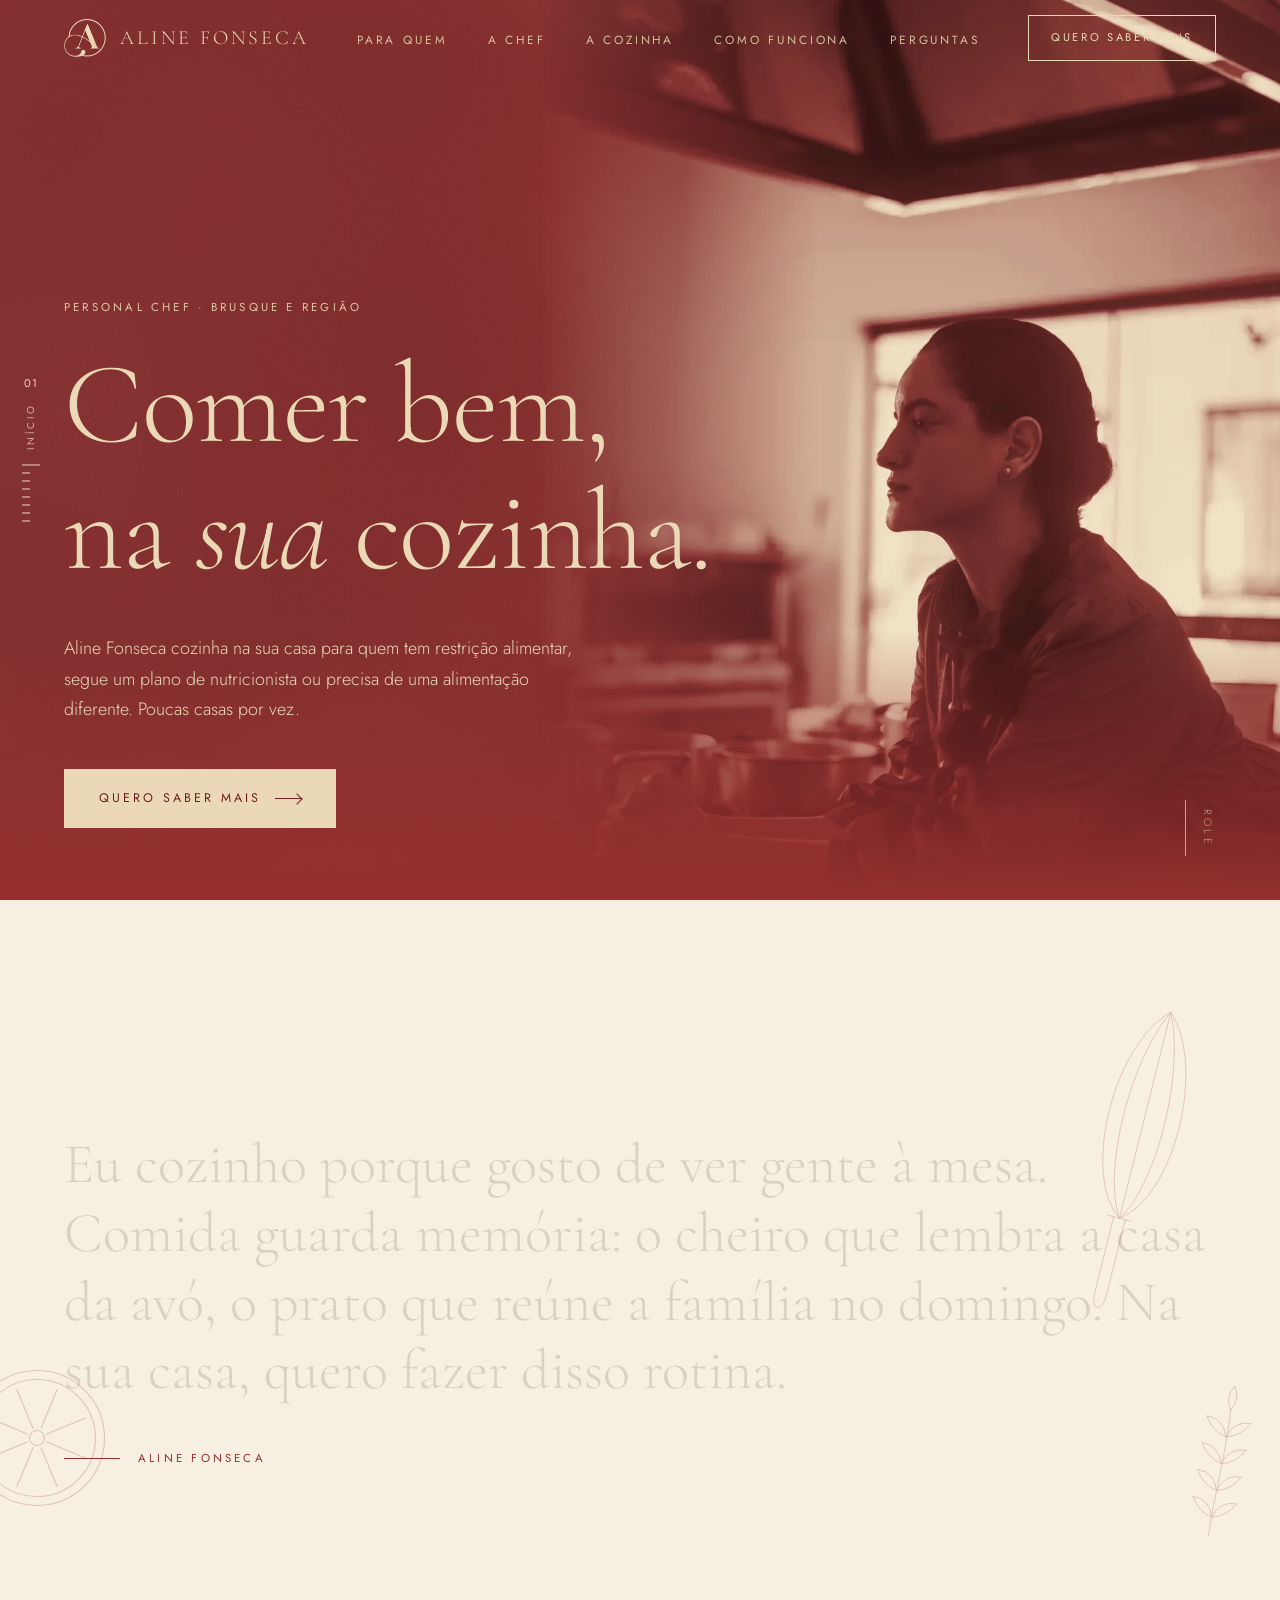
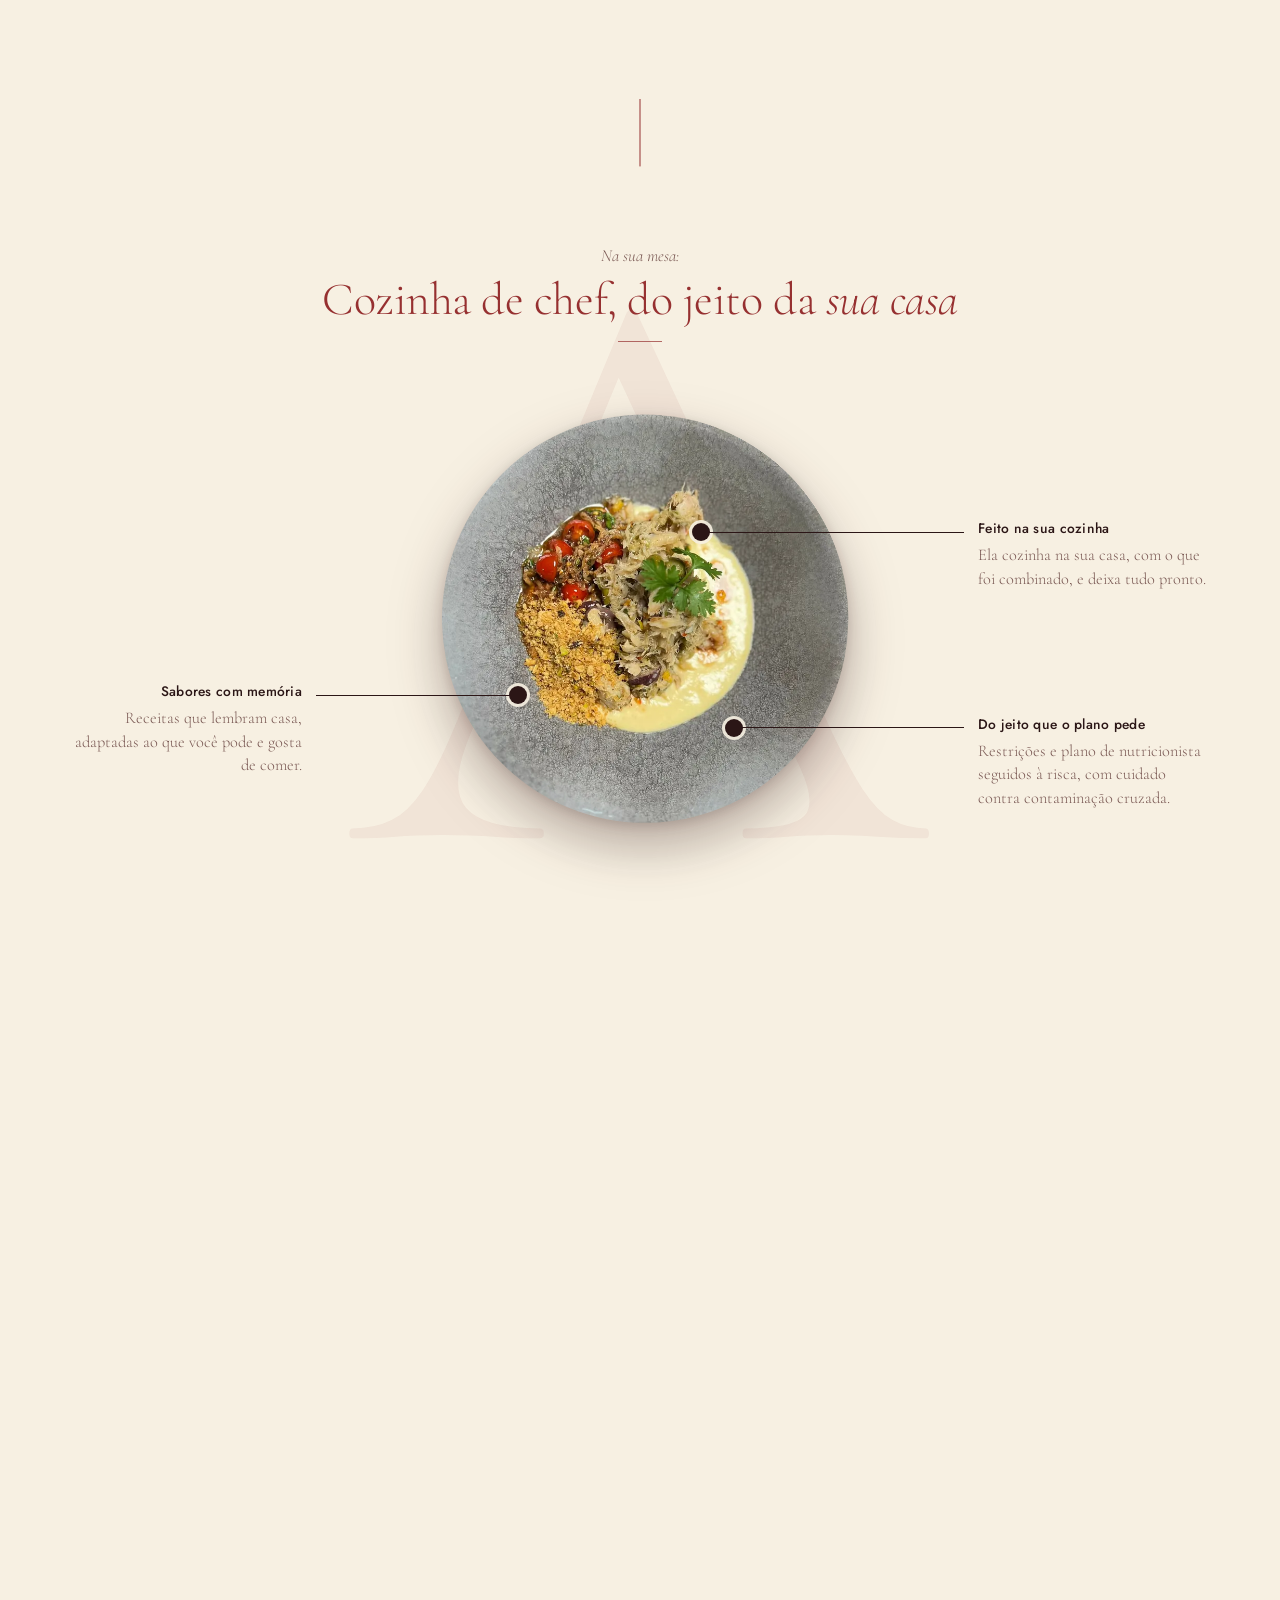
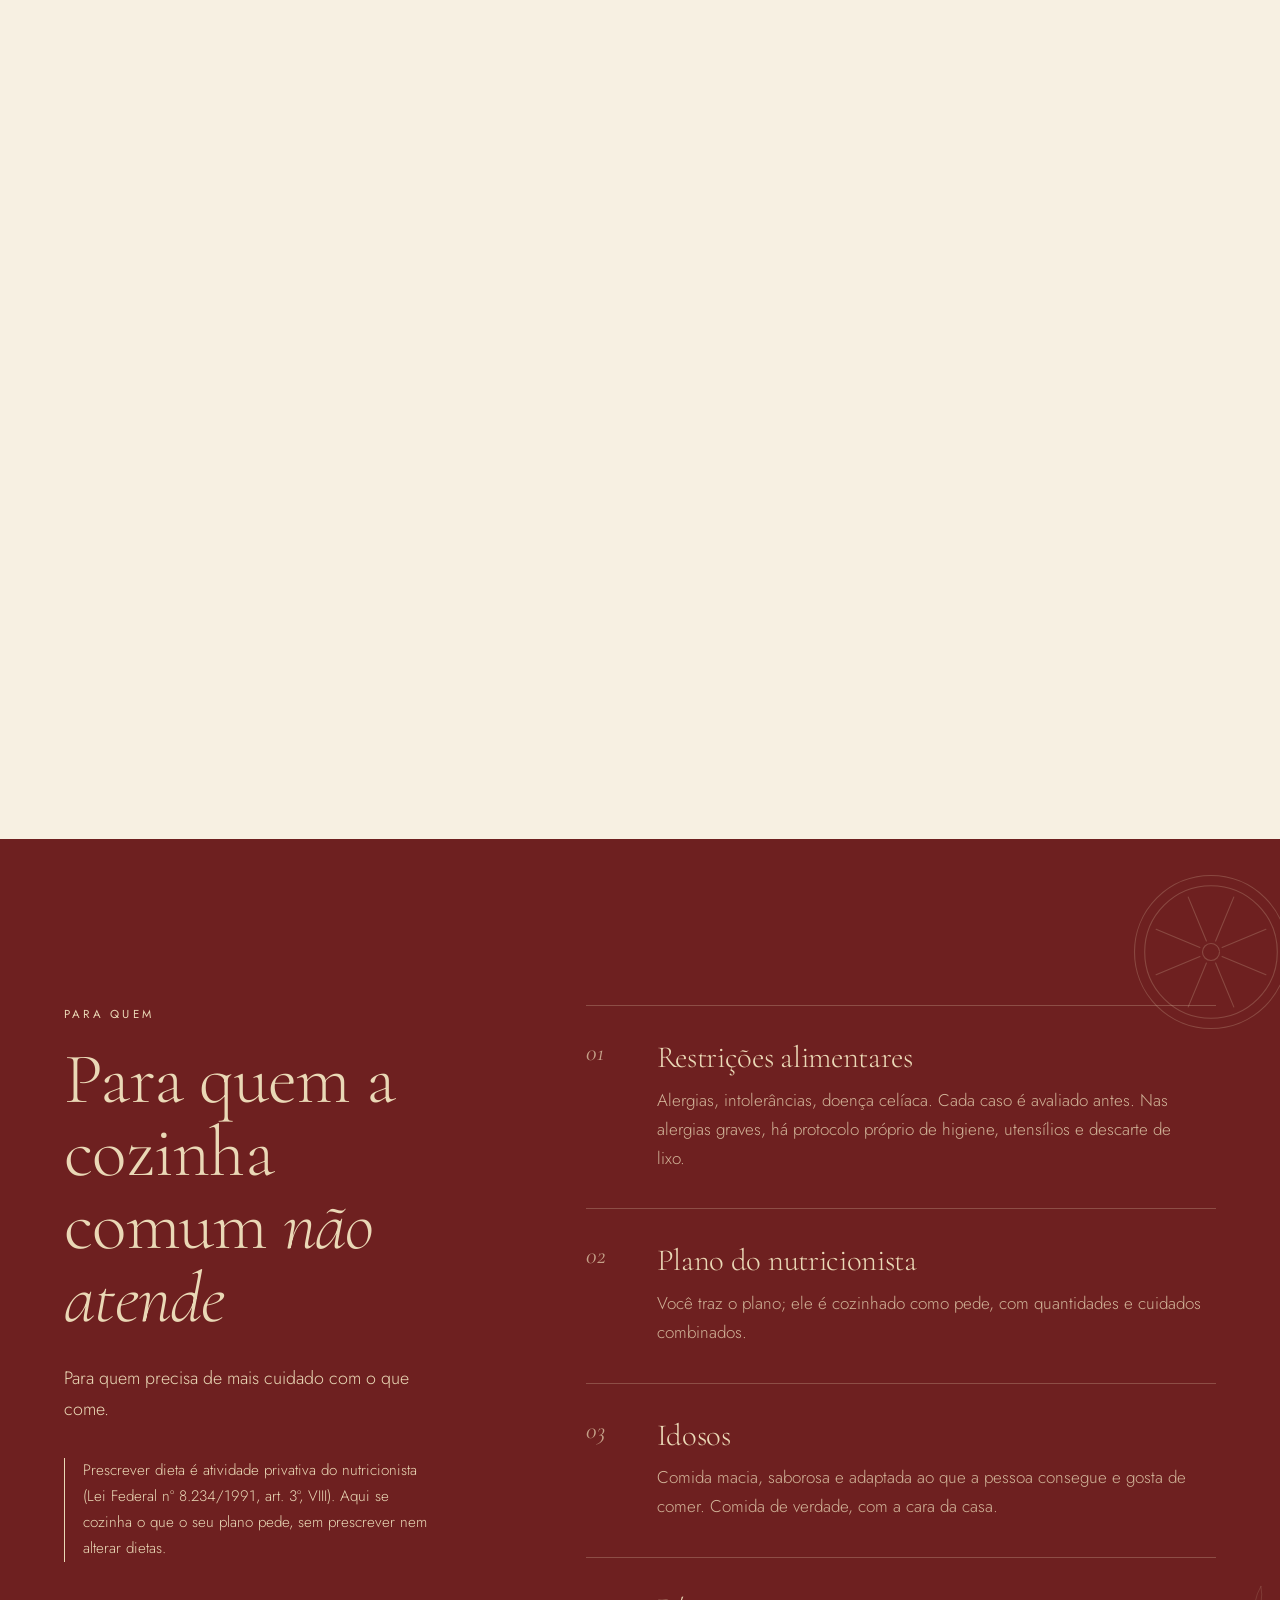
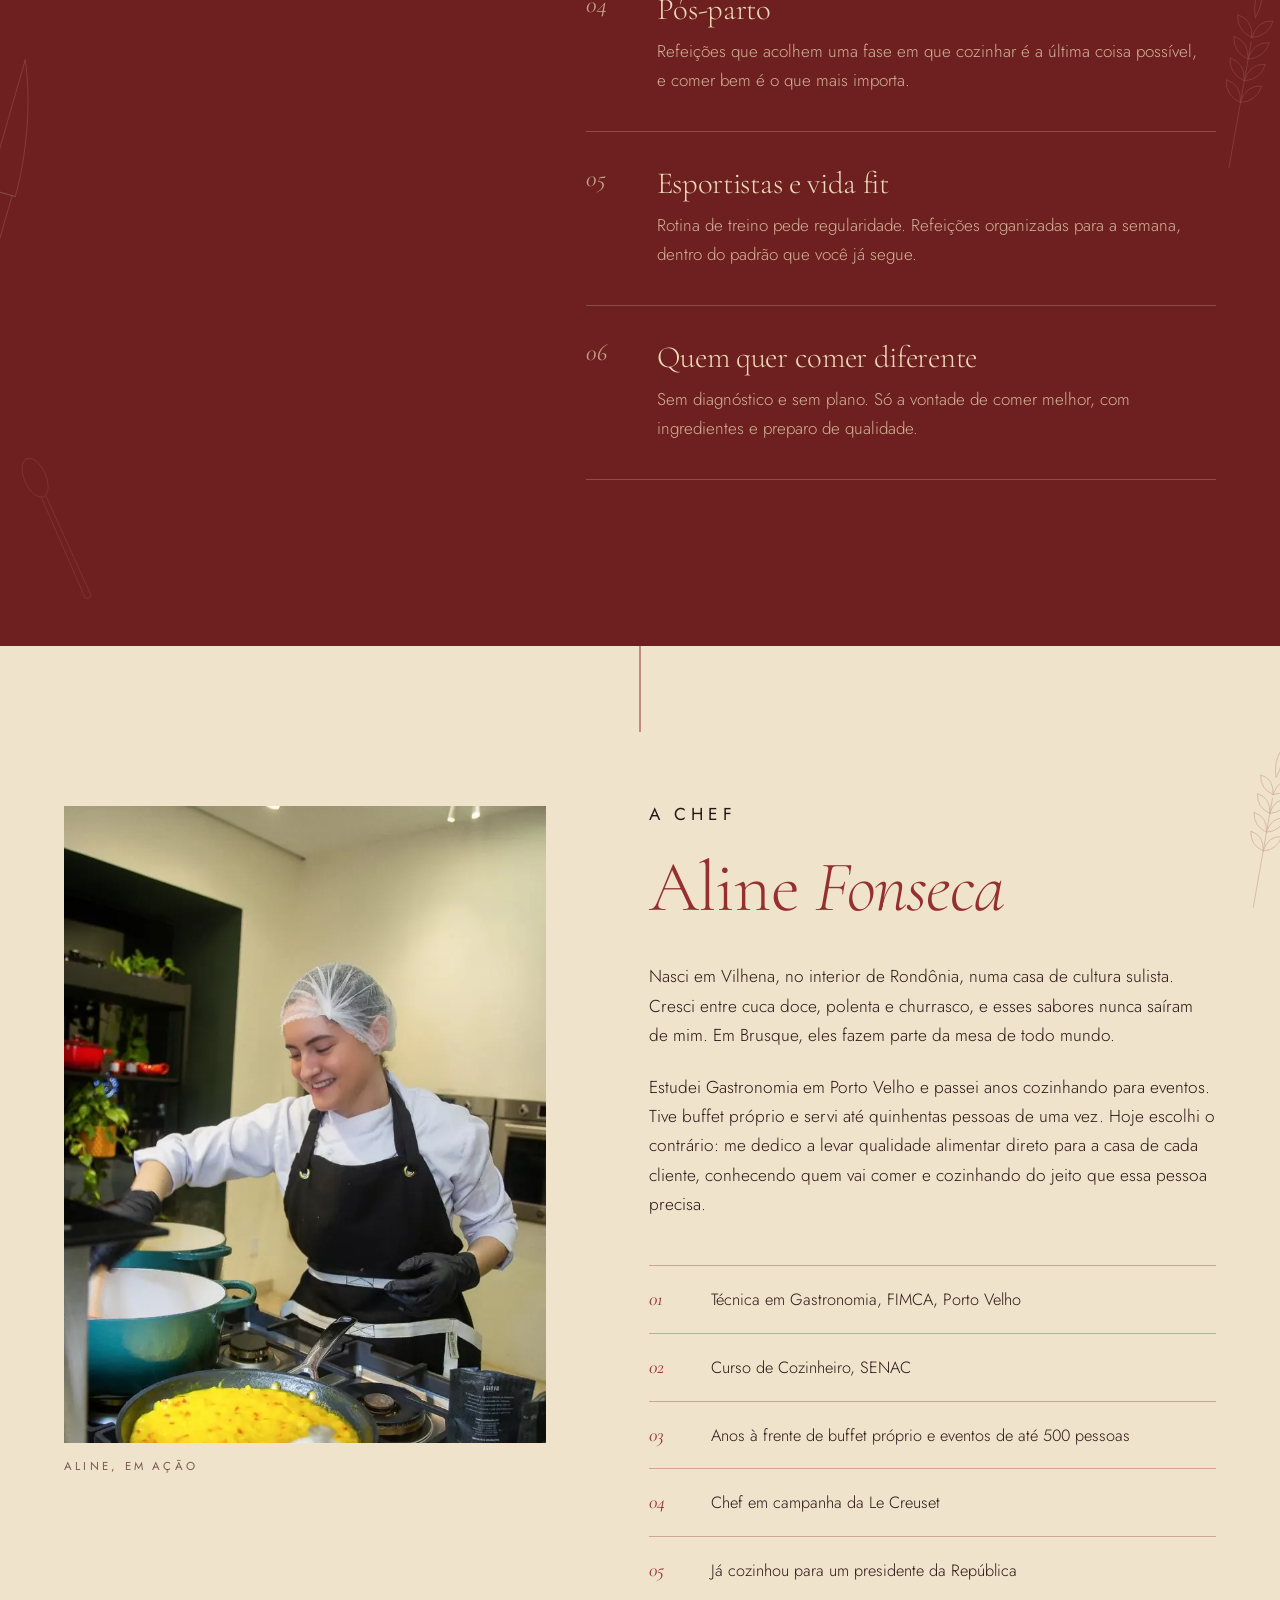
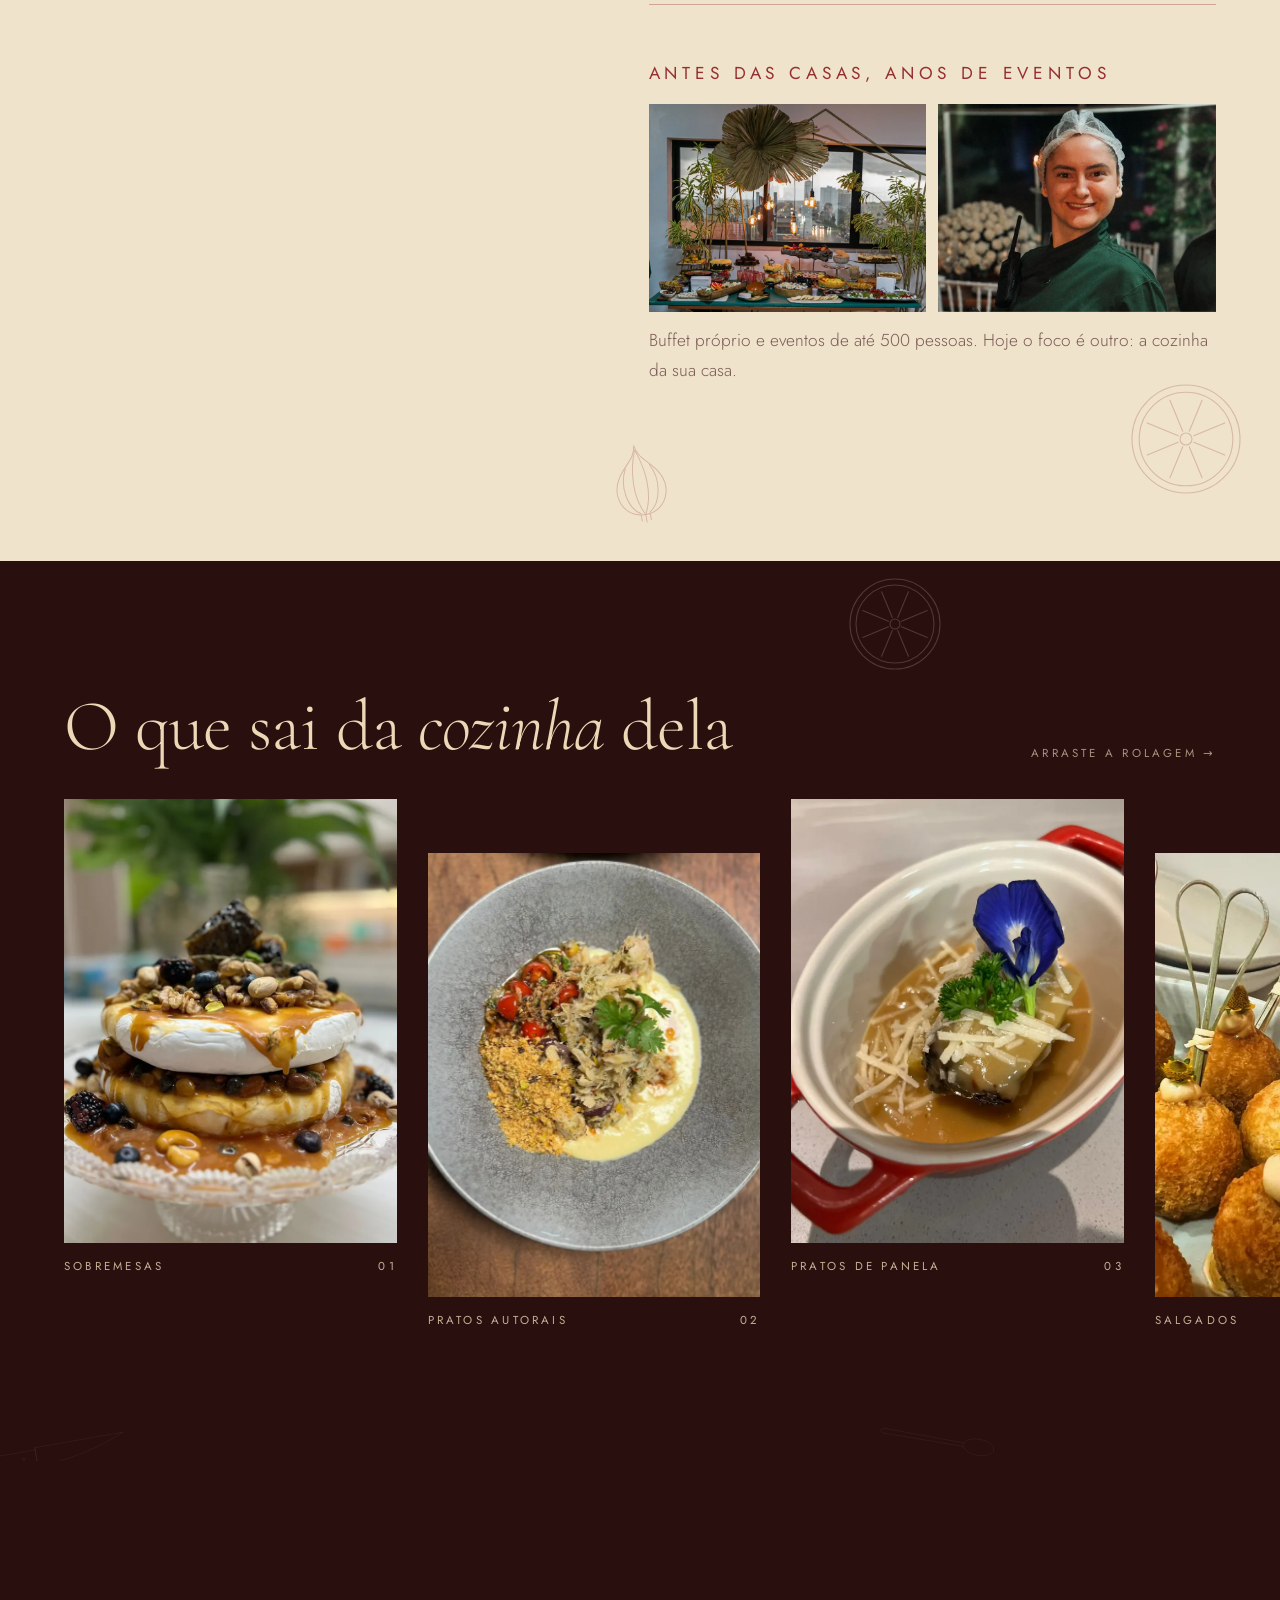
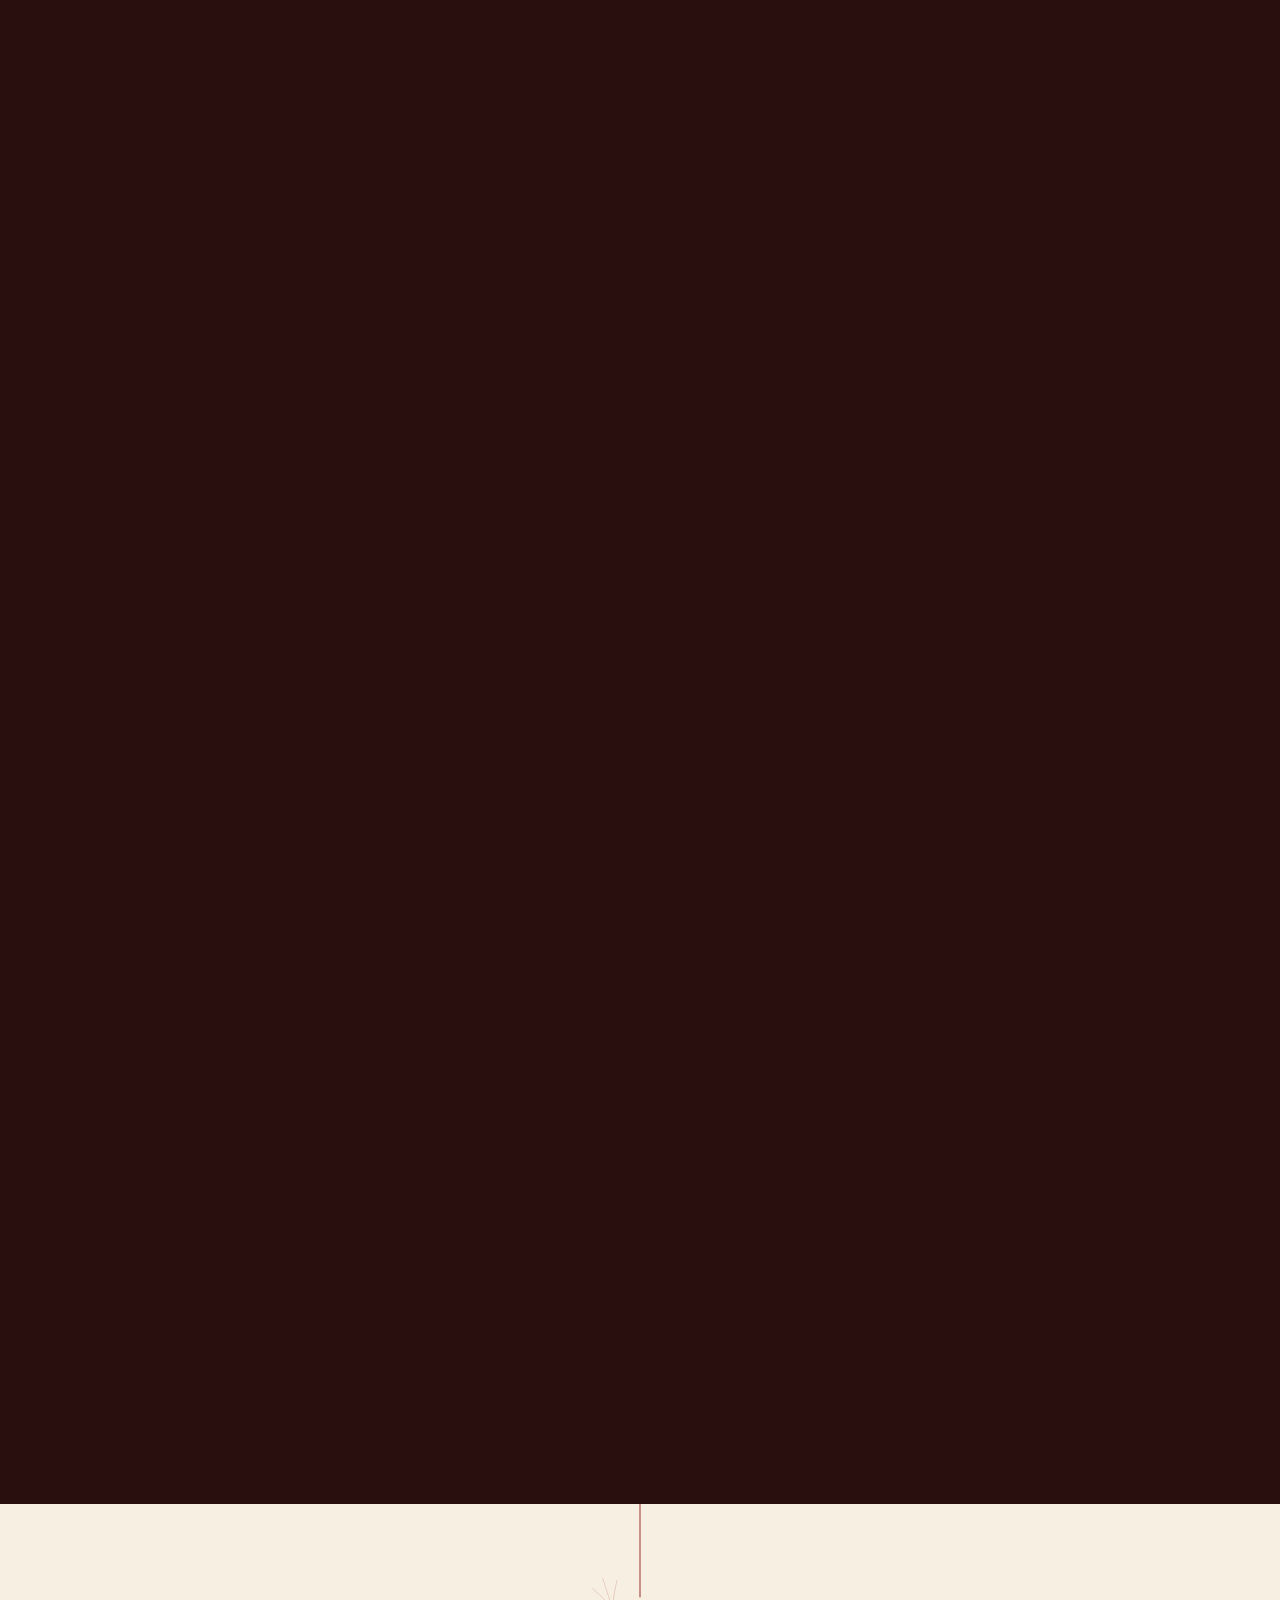
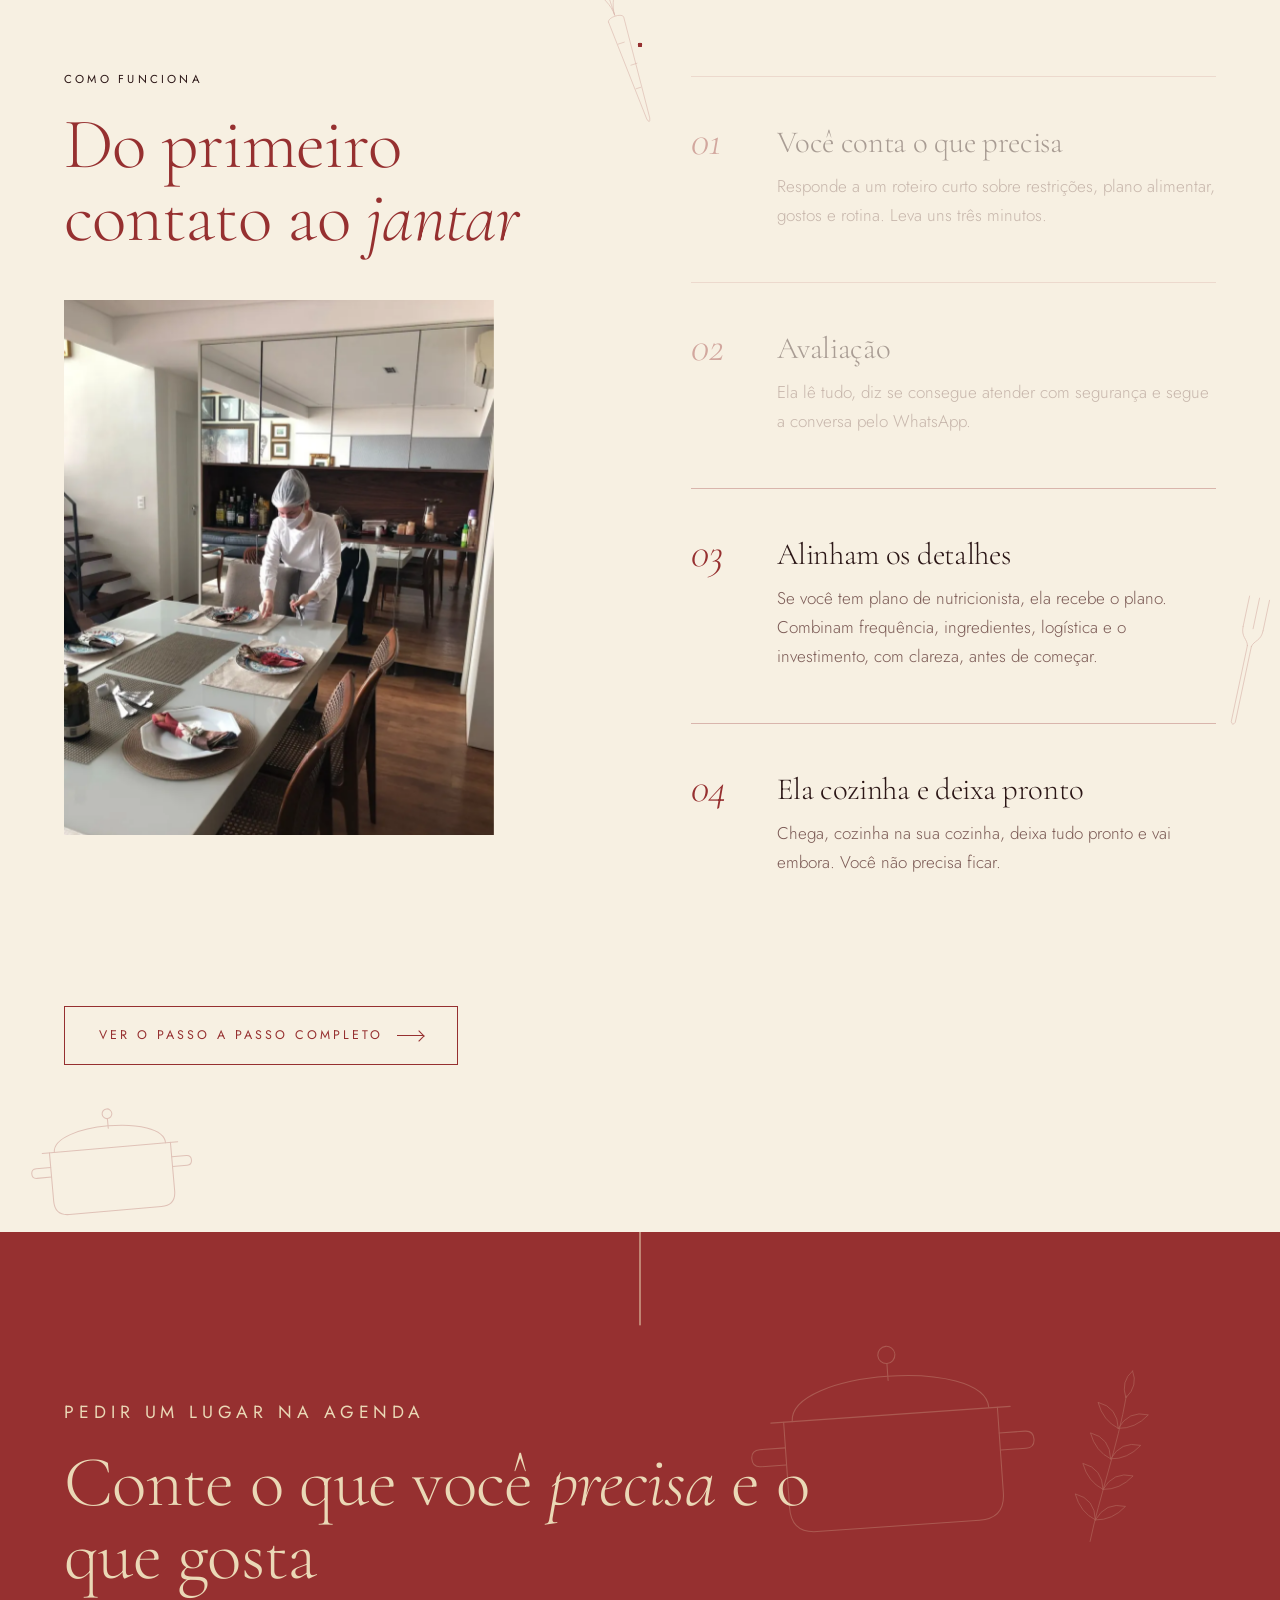
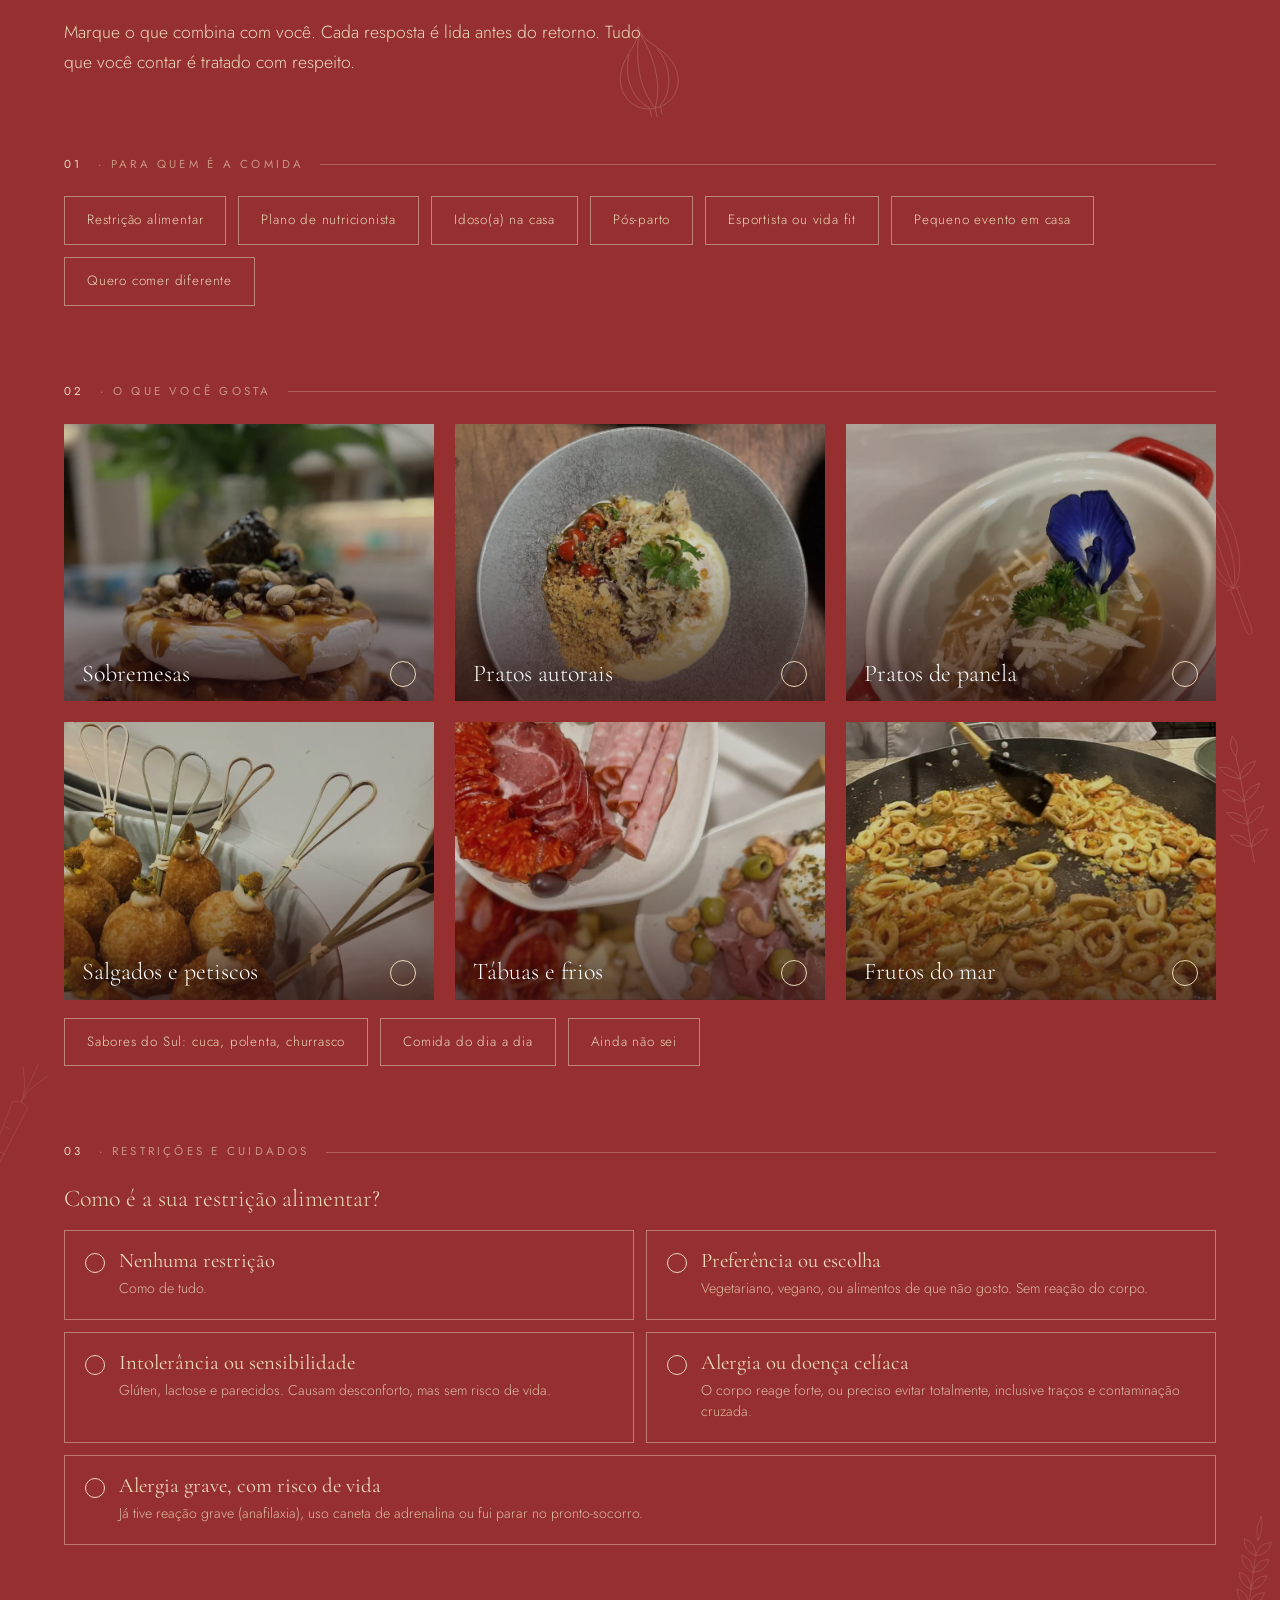
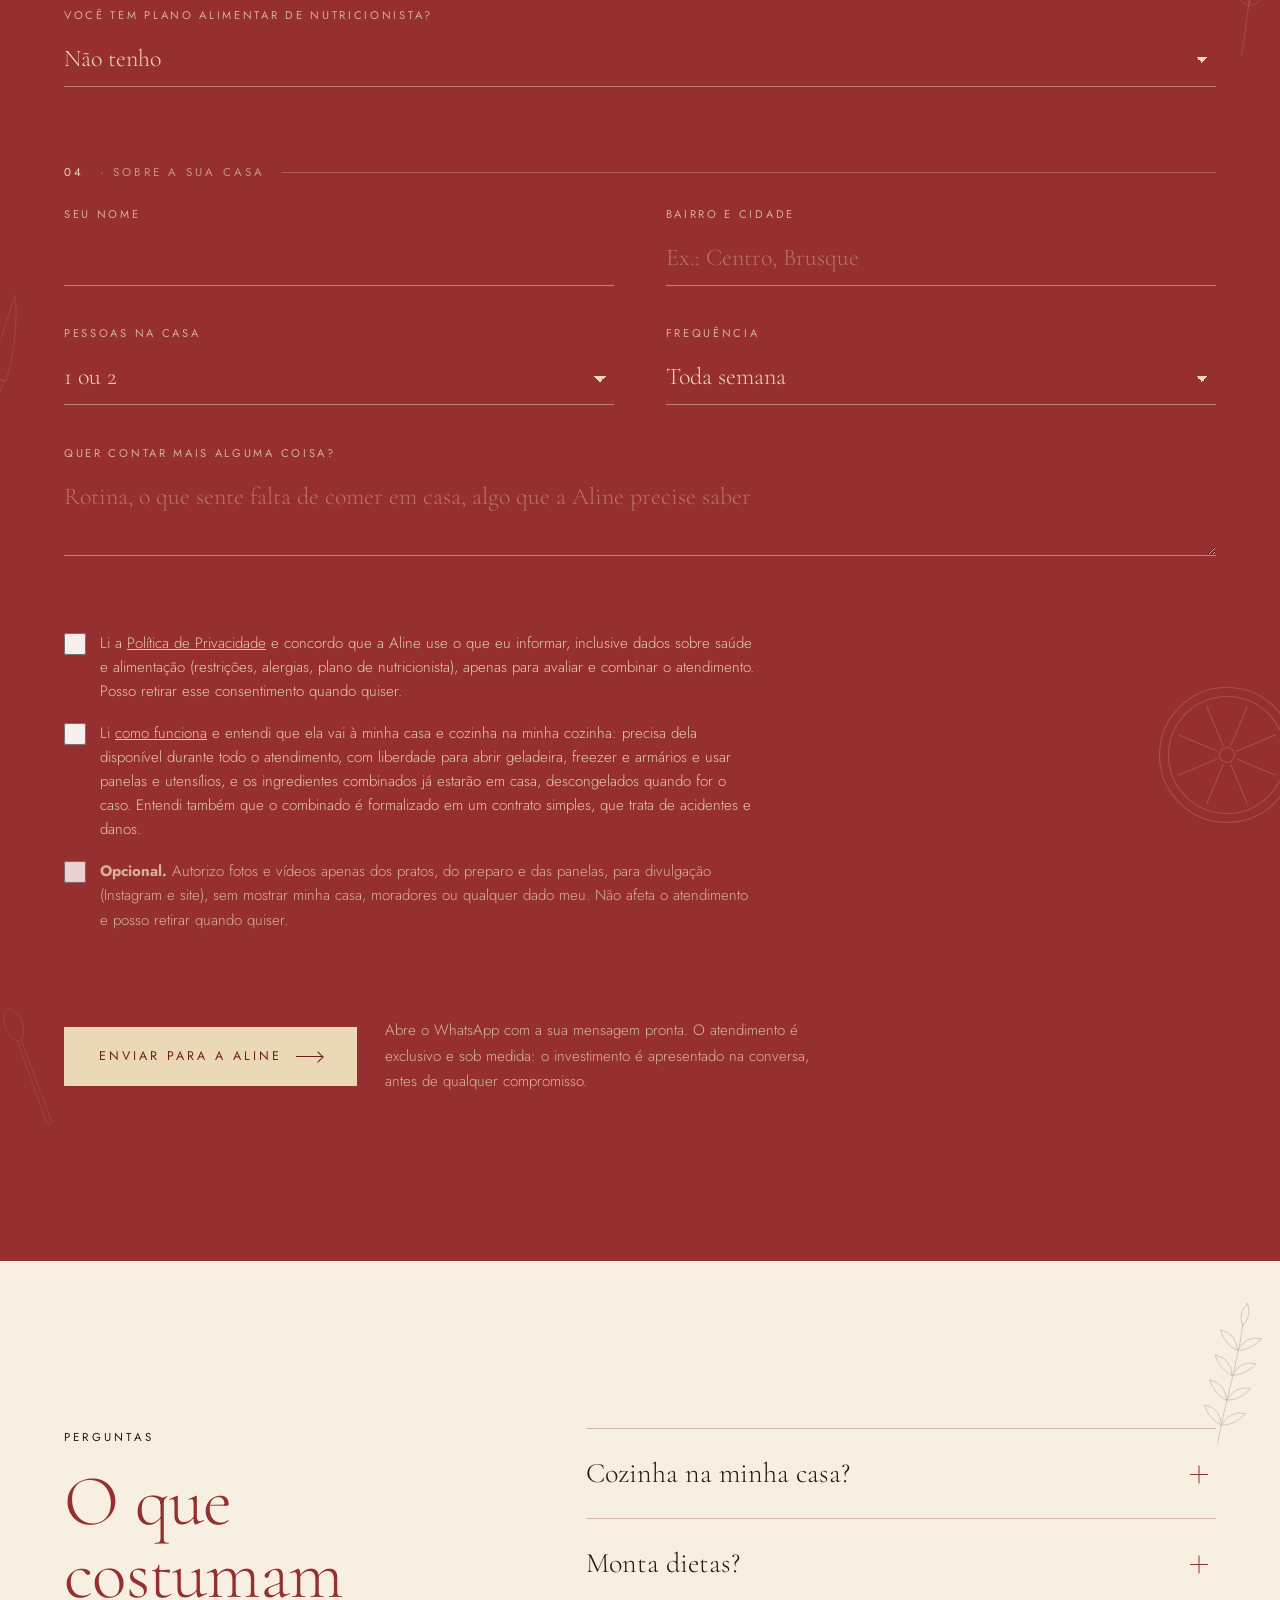
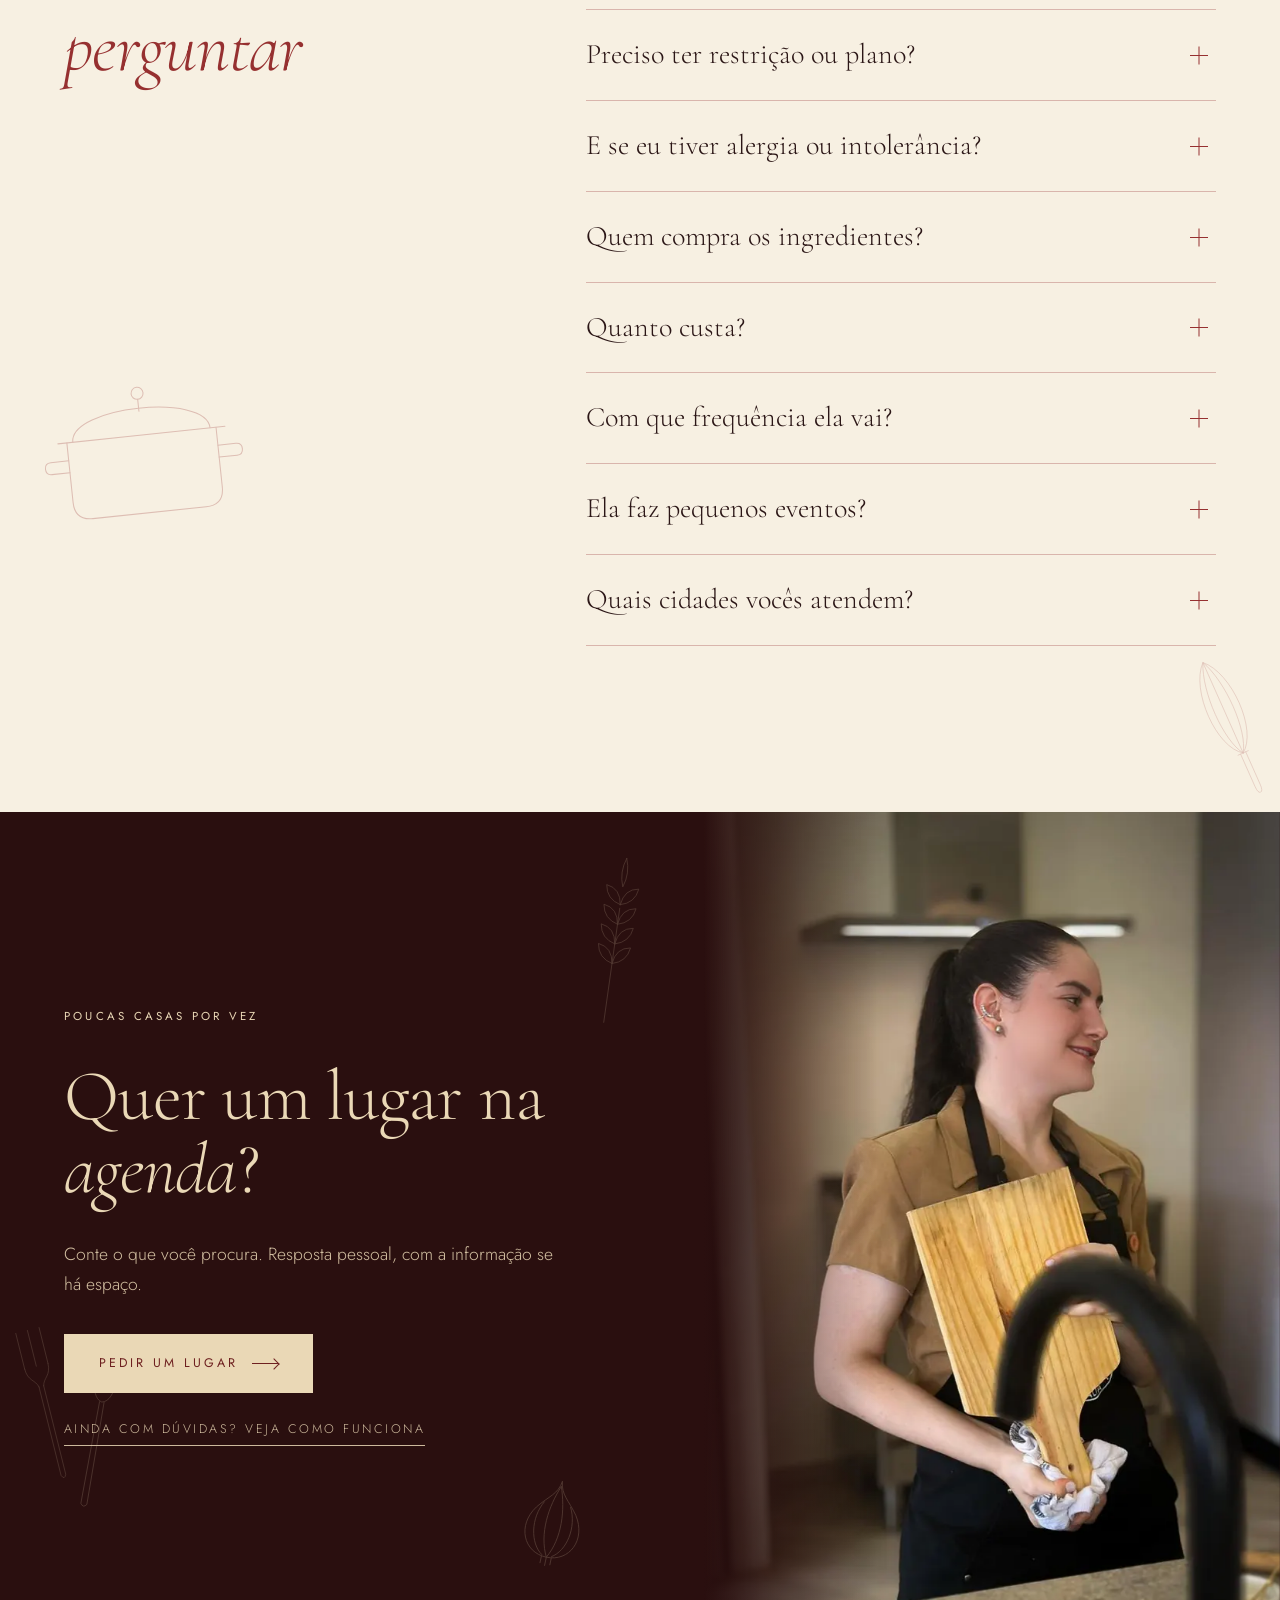
==== beta/index.html @ 9fd2d9f6 "Corrige estrutura do upload v3 e publica o beta na linha Völlerei O upload pela web achatou as pasta" ====
<!doctype html>
<html lang="pt-BR">
<head>
<meta charset="utf-8"><meta name="robots" content="noindex,nofollow">
<meta name="viewport" content="width=device-width, initial-scale=1, viewport-fit=cover">
<title>Aline Fonseca · Personal chef em Brusque e região</title>
<meta name="description" content="Personal chef em Brusque e região para quem tem restrição alimentar, segue plano de nutricionista ou precisa de uma alimentação diferente. Poucas casas por vez.">
<meta name="theme-color" content="#963030">

<script type="application/ld+json">{"@context":"https://schema.org","@type":"ProfessionalService","name":"Aline Fonseca · Personal Chef","url":"https://chefalinefonseca.com.br/","image":"https://chefalinefonseca.com.br/img/og.jpg","description":"Personal chef em Brusque e região: cozinha na casa do cliente para quem tem restrição alimentar, segue plano de nutricionista ou precisa de uma alimentação diferente.","address":{"@type":"PostalAddress","addressLocality":"Brusque","addressRegion":"SC","addressCountry":"BR"},"areaServed":{"@type":"City","name":"Brusque"},"sameAs":["https://instagram.com/chefalinefonseca01_"]}</script>
<link rel="icon" type="image/png" href="/img/favicon.png">
<link rel="apple-touch-icon" href="/img/apple-touch-icon.png">
<meta property="og:type" content="website">
<meta property="og:locale" content="pt_BR">
<meta property="og:title" content="Aline Fonseca · Personal chef">
<meta property="og:description" content="Comer bem, na sua cozinha, com cuidado. Poucas casas por vez, em Brusque e região.">
<meta property="og:image" content="https://chefalinefonseca.com.br/img/og.jpg">
<meta name="twitter:card" content="summary_large_image">
<link rel="preconnect" href="https://fonts.googleapis.com">
<link rel="preconnect" href="https://fonts.gstatic.com" crossorigin>
<link href="https://fonts.googleapis.com/css2?family=Cormorant+Garamond:ital,wght@0,300;0,400;0,500;1,300;1,400&family=Jost:wght@300;400;500&display=swap" rel="stylesheet">
<link rel="stylesheet" href="style.css">
<link rel="stylesheet" href="/beta/css/rolagem.css">
</head>
<body>
<a class="skip" href="#conteudo">Pular para o conteúdo</a>
<div class="prog" id="prog" aria-hidden="true"></div>

<header id="hd">
  <div class="wrap hd">
    <a class="marca" href="#topo" aria-label="Aline Fonseca, início"><img src="/img/monograma-creme.png" alt="" width="42" height="38"><span>Aline Fonseca</span></a>
    <nav aria-label="Principal"><ul>
      <li><a href="#para-quem">Para quem</a></li>
      <li><a href="#sobre">A chef</a></li>
      <li><a href="#cozinha">A cozinha</a></li>
      <li><a href="#como">Como funciona</a></li>
      <li><a href="#perguntas">Perguntas</a></li>
    </ul></nav>
    <a class="btn claro" href="#como">Quero saber mais</a>
  </div>
</header>

<main id="conteudo">

<section class="hero" id="topo" aria-labelledby="t-hero">
  <canvas class="sh" id="sh" aria-hidden="true"></canvas>
  <div class="hero-img" data-par="hero"><img src="/beta/hero.webp" alt="Retrato em preto e branco de Aline Fonseca apoiada na bancada de uma cozinha, olhando para a janela" width="1200" height="1800" fetchpriority="high"></div>
  <div class="wrap hero-in">
    <p class="label">Personal chef · Brusque e região</p>
    <h1 id="t-hero"><span class="ln"><span>Comer bem,</span></span><span class="ln"><span>na <em>sua</em> cozinha.</span></span></h1>
    <p class="sub">Aline Fonseca cozinha na sua casa para quem tem restrição alimentar, segue um plano de nutricionista ou precisa de uma alimentação diferente. Poucas casas por vez.</p>
    <div class="acoes">
      <a class="btn cheio" href="#como">Quero saber mais <span class="ar" aria-hidden="true"></span></a>
    </div>
  </div>
  <div class="dica" aria-hidden="true">Role</div>
</section>

<section class="mani on-light" aria-label="Manifesto">
  <div class="decor" aria-hidden="true"><i class="dec v" data-i="whisk" style="--x:84%;--y:12%;--w:120px;--r:14deg;--o:.16;--dl:0s;--mx:78%;--my:4%;--mw:74px"></i><i class="dec v hm" data-i="lemon" style="--x:-3%;--y:58%;--w:150px;--r:0deg;--o:.12;--dl:.4s"></i><i class="dec v" data-i="herb" style="--x:93%;--y:60%;--w:64px;--r:10deg;--o:.14;--dl:.8s;--mx:92%;--my:74%;--mw:40px"></i></div>
  <div class="wrap">
    <p class="big" id="mani">Eu cozinho porque gosto de ver gente à mesa. Comida guarda memória: o cheiro que lembra a casa da avó, o prato que reúne a família no domingo. Na sua casa, quero fazer disso rotina.</p>
    <p class="ass label rv">Aline Fonseca</p>
  </div>
</section>

<section class="paraq" id="para-quem" aria-labelledby="t-paraq">
  <div class="decor" aria-hidden="true"><i class="dec" data-i="knife" style="--x:-1.5%;--y:58%;--w:54px;--r:16deg;--o:.2;--dl:0s"></i><i class="dec" data-i="lemon" style="--x:88%;--y:2%;--w:170px;--r:0deg;--o:.16;--dl:.3s"></i><i class="dec hm" data-i="wheat" style="--x:95%;--y:52%;--w:60px;--r:10deg;--o:.14;--dl:.6s"></i><i class="dec hm" data-i="spoon" style="--x:3%;--y:86%;--w:40px;--r:-24deg;--o:.16;--dl:.9s"></i></div>
  <div class="wrap paraq-g">
    <div class="esq">
      <p class="label rv">Para quem</p>
      <h2 id="t-paraq" class="rv">Para quem a cozinha comum <em>não atende</em></h2>
      <p class="t rv">Para quem precisa de mais cuidado com o que come.</p>
      <p class="lei rv">Prescrever dieta é atividade privativa do nutricionista (Lei Federal nº 8.234/1991, art. 3º, VIII). Aqui se cozinha o que o seu plano pede, sem prescrever nem alterar dietas.</p>
    </div>
    <ul class="rv">
      <li><b>01</b><div><h3>Restrições alimentares</h3><p>Alergias, intolerâncias, doença celíaca. Cada caso é avaliado antes. Nas alergias graves, há protocolo próprio de higiene, utensílios e descarte de lixo.</p></div></li>
      <li><b>02</b><div><h3>Plano do nutricionista</h3><p>Você traz o plano; ele é cozinhado como pede, com quantidades e cuidados combinados.</p></div></li>
      <li><b>03</b><div><h3>Idosos</h3><p>Comida macia, saborosa e adaptada ao que a pessoa consegue e gosta de comer. Comida de verdade, com a cara da casa.</p></div></li>
      <li><b>04</b><div><h3>Pós-parto</h3><p>Refeições que acolhem uma fase em que cozinhar é a última coisa possível, e comer bem é o que mais importa.</p></div></li>
      <li><b>05</b><div><h3>Esportistas e vida fit</h3><p>Rotina de treino pede regularidade. Refeições organizadas para a semana, dentro do padrão que você já segue.</p></div></li>
      <li><b>06</b><div><h3>Quem quer comer diferente</h3><p>Sem diagnóstico e sem plano. Só a vontade de comer melhor, com ingredientes e preparo de qualidade.</p></div></li>
    </ul>
  </div>
</section>

<section class="sobre on-light" id="sobre" aria-labelledby="t-sobre">
  <div class="decor" aria-hidden="true"><i class="dec v" data-i="wheat" style="--x:97%;--y:6%;--w:52px;--r:10deg;--o:.16;--dl:0s;--mx:93%;--my:2%;--mw:36px"></i><i class="dec v hm" data-i="lemon" style="--x:88%;--y:88%;--w:120px;--r:0deg;--o:.12;--dl:.5s"></i><i class="dec v hm" data-i="garlic" style="--x:47%;--y:92%;--w:76px;--r:-10deg;--o:.13;--dl:.9s"></i></div>
  <div class="wrap sobre-g">
    <figure>
      <div class="moldura cv"><img src="/img/aline-pote.webp" alt="Aline Fonseca sorrindo enquanto cozinha numa panela de ferro, de avental preto e touca" width="720" height="1280" loading="lazy" data-par="foto"></div>
      <figcaption class="label rv">Aline, em ação</figcaption>
    </figure>
    <div>
      <p class="label rv">A chef</p>
      <h2 id="t-sobre" class="rv">Aline <em>Fonseca</em></h2>
      <p class="rv">Nasci em Vilhena, no interior de Rondônia, numa casa de cultura sulista. Cresci entre cuca doce, polenta e churrasco, e esses sabores nunca saíram de mim. Em Brusque, eles fazem parte da mesa de todo mundo.</p>
      <p class="rv">Estudei Gastronomia em Porto Velho e passei anos cozinhando para eventos. Tive buffet próprio e servi até quinhentas pessoas de uma vez. Hoje escolhi o contrário: me dedico a levar qualidade alimentar direto para a casa de cada cliente, conhecendo quem vai comer e cozinhando do jeito que essa pessoa precisa.</p>
      <ul class="cred rv">
        <li><b>01</b> Técnica em Gastronomia, FIMCA, Porto Velho</li>
        <li><b>02</b> Curso de Cozinheiro, SENAC</li>
        <li><b>03</b> Anos à frente de buffet próprio e eventos de até 500 pessoas</li>
        <li><b>04</b> Chef em campanha da Le Creuset</li>
        <li><b>05</b> Já cozinhou para um presidente da República</li>
      </ul>
      <div class="traj rv">
        <p class="label">Antes das casas, anos de eventos</p>
        <div class="traj-g">
          <figure><div class="moldura in"><img src="/img/mesa.webp" alt="Mesa de buffet montada em varanda com folhagens e frutas" width="900" height="600" loading="lazy"></div></figure>
          <figure><div class="moldura in"><img src="/img/evento.webp" alt="Aline sorrindo de touca e dólmã verde durante um jantar de evento, com rosas brancas ao fundo" width="853" height="615" loading="lazy" style="object-position:50% 20%"></div></figure>
        </div>
        <p class="traj-n">Buffet próprio e eventos de até 500 pessoas. Hoje o foco é outro: a cozinha da sua casa.</p>
      </div>
    </div>
  </div>
</section>

<section class="hz" id="cozinha" aria-label="Pratos da Aline">
  <div class="hz-pin">
    <div class="decor" aria-hidden="true"><i class="dec" data-i="lemon" style="--x:66%;--y:1.5%;--w:100px;--r:0deg;--o:.15;--dl:0s;--mx:72%;--my:1%;--mw:62px"></i><i class="dec hm" data-i="knife" style="--x:3%;--y:91%;--w:36px;--r:80deg;--o:.14;--dl:.5s"></i><i class="dec hm" data-i="spoon" style="--x:72%;--y:91%;--w:30px;--r:100deg;--o:.14;--dl:.9s"></i></div>
    <div class="hz-top">
      <h2>O que sai da <em>cozinha</em> dela</h2>
      <p class="label">Arraste a rolagem →</p>
    </div>
    <div class="hz-track" id="track">
      <figure class="card"><div class="moldura"><img src="/img/sobremesa.webp" alt="Sobremesa com queijo brie, calda de caramelo, frutas secas e frutas vermelhas, servida em prato de cristal" width="900" height="1200" loading="lazy"></div><figcaption class="label"><span>Sobremesas</span><span>01</span></figcaption></figure>
      <figure class="card"><div class="moldura"><img src="/img/autoral.webp" alt="Prato autoral visto de cima: desfiado com tomates, farofa e creme amarelo em prato cinza" width="900" height="1044" loading="lazy"></div><figcaption class="label"><span>Pratos autorais</span><span>02</span></figcaption></figure>
      <figure class="card"><div class="moldura"><img src="/img/panela.webp" alt="Prato de panela em cocotte vermelha, com queijo ralado e uma flor azul comestível" width="900" height="1200" loading="lazy"></div><figcaption class="label"><span>Pratos de panela</span><span>03</span></figcaption></figure>
      <figure class="card"><div class="moldura"><img src="/img/petisco.webp" alt="Bolinhas douradas de salgado em espetos de bambu, com cobertura cremosa" width="900" height="900" loading="lazy"></div><figcaption class="label"><span>Salgados</span><span>04</span></figcaption></figure>
      <figure class="card"><div class="moldura"><img src="/img/tabua.webp" alt="Tábua de frios com salames, queijos, azeitonas e castanhas" width="768" height="1024" loading="lazy"></div><figcaption class="label"><span>Tábuas e frios</span><span>05</span></figcaption></figure>
      <figure class="card larga"><div class="moldura"><img src="/img/mar.webp" alt="Panela grande com frutos do mar refogados" width="600" height="330" loading="lazy"></div><figcaption class="label"><span>Frutos do mar</span><span>06</span></figcaption></figure>
      <div class="hz-fim"><p>Cada casa recebe o que combina com ela.</p></div>
    </div>
  </div>
</section>

<section class="como on-light" id="como" aria-labelledby="t-como">
  <div class="decor" aria-hidden="true"><i class="dec v hm" data-i="carrot" style="--x:47%;--y:5%;--w:48px;--r:-18deg;--o:.16;--dl:0s"></i><i class="dec v" data-i="fork" style="--x:96%;--y:52%;--w:34px;--r:12deg;--o:.15;--dl:.5s;--mx:93%;--my:40%;--mw:24px"></i><i class="dec v hm" data-i="pot" style="--x:2%;--y:90%;--w:170px;--r:-5deg;--o:.12;--dl:.9s"></i></div>
  <div class="wrap como-g">
    <div class="esq">
      <p class="label">Como funciona</p>
      <h2 id="t-como">Do primeiro contato ao <em>jantar</em></h2>
      <div class="moldura cv"><img src="/img/casa.webp" alt="Aline de touca e máscara arrumando uma mesa de jantar numa casa, com pratos e guardanapos" width="900" height="1200" loading="lazy" data-par="foto"></div>
    </div>
    <ol class="passos" id="passos">
      <li><h3>Você conta o que precisa</h3><p>Responde a um roteiro curto sobre restrições, plano alimentar, gostos e rotina. Leva uns três minutos.</p></li>
      <li><h3>Avaliação</h3><p>Ela lê tudo, diz se consegue atender com segurança e segue a conversa pelo WhatsApp.</p></li>
      <li><h3>Alinham os detalhes</h3><p>Se você tem plano de nutricionista, ela recebe o plano. Combinam frequência, ingredientes, logística e o investimento, com clareza, antes de começar.</p></li>
      <li><h3>Ela cozinha e deixa pronto</h3><p>Chega, cozinha na sua cozinha, deixa tudo pronto e vai embora. Você não precisa ficar.</p></li>
    </ol>
  </div>
  <div class="wrap" style="margin-top:clamp(40px,6vw,80px)"><a class="btn escuro" href="como-funciona.html">Ver o passo a passo completo <span class="ar" aria-hidden="true"></span></a></div>
</section>

<section class="tri" id="triagem" aria-labelledby="t-tri">
  <div class="decor" aria-hidden="true"><i class="dec" data-i="pot" style="--x:58%;--y:3%;--w:300px;--r:-4deg;--o:.18;--dl:0s;--mx:46%;--my:-.6%;--mw:190px"></i><i class="dec" data-i="herb" style="--x:84%;--y:4%;--w:74px;--r:14deg;--o:.2;--dl:.4s;--mx:88%;--my:.5%;--mw:44px"></i><i class="dec hm" data-i="garlic" style="--x:47%;--y:12%;--w:90px;--r:-12deg;--o:.16;--dl:.8s"></i><i class="dec hm" data-i="whisk" style="--x:93%;--y:26%;--w:64px;--r:-20deg;--o:.16;--dl:1.1s"></i><i class="dec hm" data-i="carrot" style="--x:-1.5%;--y:44%;--w:50px;--r:24deg;--o:.15;--dl:1.4s"></i><i class="dec hm" data-i="lemon" style="--x:90%;--y:82%;--w:150px;--r:0deg;--o:.14;--dl:1.7s"></i><i class="dec" data-i="wheat" style="--x:96%;--y:58%;--w:46px;--r:8deg;--o:.14;--dl:.5s;--mx:93%;--my:46%;--mw:34px"></i><i class="dec" data-i="knife" style="--x:-1.2%;--y:70%;--w:34px;--r:18deg;--o:.15;--dl:.9s;--mx:-3%;--my:64%;--mw:26px"></i><i class="dec" data-i="herb" style="--x:95%;--y:34%;--w:54px;--r:-10deg;--o:.15;--dl:1.2s;--mx:94%;--my:24%;--mw:34px"></i><i class="dec" data-i="spoon" style="--x:1%;--y:92%;--w:32px;--r:-20deg;--o:.15;--dl:.6s;--mx:88%;--my:94%;--mw:24px"></i></div>
  <div class="wrap">
    <div class="tri-cab">
      <p class="label rv">Pedir um lugar na agenda</p>
      <h2 id="t-tri" class="rv">Conte o que você <em>precisa</em> e o que gosta</h2>
      <p class="rv">Marque o que combina com você. Cada resposta é lida antes do retorno. Tudo que você contar é tratado com respeito.</p>
    </div>

    <form id="form" novalidate>
      <div class="passo-t">
        <p class="label">01 <small>· para quem é a comida</small></p>
        <div class="chips">
          <label class="chip"><input type="checkbox" name="quem" value="Restrição alimentar"><span>Restrição alimentar</span></label>
          <label class="chip"><input type="checkbox" name="quem" value="Plano de nutricionista"><span>Plano de nutricionista</span></label>
          <label class="chip"><input type="checkbox" name="quem" value="Idoso(a) na casa"><span>Idoso(a) na casa</span></label>
          <label class="chip"><input type="checkbox" name="quem" value="Pós-parto"><span>Pós-parto</span></label>
          <label class="chip"><input type="checkbox" name="quem" value="Esportista ou vida fit"><span>Esportista ou vida fit</span></label>
          <label class="chip"><input type="checkbox" name="quem" value="Pequeno evento em casa"><span>Pequeno evento em casa</span></label>
          <label class="chip"><input type="checkbox" name="quem" value="Alimentação diferenciada"><span>Quero comer diferente</span></label>
        </div>
      </div>

      <div class="passo-t">
        <p class="label">02 <small>· o que você gosta</small></p>
        <div class="gostos">
          <label class="gosto"><input type="checkbox" name="gosto" value="Sobremesas"><div class="moldura in"><img src="/img/sobremesa.webp" alt="" width="900" height="1200" loading="lazy"></div><span class="nome">Sobremesas<i class="ck"></i></span></label>
          <label class="gosto"><input type="checkbox" name="gosto" value="Pratos autorais"><div class="moldura in"><img src="/img/autoral.webp" alt="" width="900" height="1044" loading="lazy"></div><span class="nome">Pratos autorais<i class="ck"></i></span></label>
          <label class="gosto"><input type="checkbox" name="gosto" value="Pratos de panela"><div class="moldura in"><img src="/img/panela.webp" alt="" width="900" height="1200" loading="lazy"></div><span class="nome">Pratos de panela<i class="ck"></i></span></label>
          <label class="gosto"><input type="checkbox" name="gosto" value="Salgados e petiscos"><div class="moldura in"><img src="/img/petisco.webp" alt="" width="900" height="900" loading="lazy"></div><span class="nome">Salgados e petiscos<i class="ck"></i></span></label>
          <label class="gosto"><input type="checkbox" name="gosto" value="Tábuas e frios"><div class="moldura in"><img src="/img/tabua.webp" alt="" width="768" height="1024" loading="lazy"></div><span class="nome">Tábuas e frios<i class="ck"></i></span></label>
          <label class="gosto"><input type="checkbox" name="gosto" value="Frutos do mar"><div class="moldura in"><img src="/img/mar.webp" alt="" width="600" height="330" loading="lazy"></div><span class="nome">Frutos do mar<i class="ck"></i></span></label>
        </div>
        <div class="chips" style="margin-top:18px">
          <label class="chip"><input type="checkbox" name="gosto" value="Sabores do Sul (cuca, polenta, churrasco)"><span>Sabores do Sul: cuca, polenta, churrasco</span></label>
          <label class="chip"><input type="checkbox" name="gosto" value="Comida do dia a dia"><span>Comida do dia a dia</span></label>
          <label class="chip"><input type="checkbox" name="gosto" value="Ainda não sei, quero sugestões"><span>Ainda não sei</span></label>
        </div>
      </div>

      <div class="passo-t">
        <p class="label">03 <small>· restrições e cuidados</small></p>
        <p class="perg" id="p-nivel">Como é a sua restrição alimentar?</p>
        <div class="niveis" role="radiogroup" aria-labelledby="p-nivel">
          <label class="nivel"><input type="radio" name="nivel" value="nenhuma"><span class="nv"><b>Nenhuma restrição</b><small>Como de tudo.</small></span></label>
          <label class="nivel"><input type="radio" name="nivel" value="pref"><span class="nv"><b>Preferência ou escolha</b><small>Vegetariano, vegano, ou alimentos de que não gosto. Sem reação do corpo.</small></span></label>
          <label class="nivel"><input type="radio" name="nivel" value="intol"><span class="nv"><b>Intolerância ou sensibilidade</b><small>Glúten, lactose e parecidos. Causam desconforto, mas sem risco de vida.</small></span></label>
          <label class="nivel"><input type="radio" name="nivel" value="alerg"><span class="nv"><b>Alergia ou doença celíaca</b><small>O corpo reage forte, ou preciso evitar totalmente, inclusive traços e contaminação cruzada.</small></span></label>
          <label class="nivel grave"><input type="radio" name="nivel" value="grave"><span class="nv"><b>Alergia grave, com risco de vida</b><small>Já tive reação grave (anafilaxia), uso caneta de adrenalina ou fui parar no pronto-socorro.</small></span></label>
        </div>
        <p class="erro" id="erro3" role="alert"></p>
        <p class="aviso" id="aviso" role="status"></p>

        <div class="col" id="det">
          <p class="perg">Quais alimentos?</p>
          <div class="chips">
            <label class="chip"><input type="checkbox" name="alim" value="Leite e derivados"><span>Leite e derivados</span></label>
            <label class="chip"><input type="checkbox" name="alim" value="Glúten (trigo, centeio, cevada, aveia)"><span>Glúten (trigo, centeio, cevada, aveia)</span></label>
            <label class="chip"><input type="checkbox" name="alim" value="Ovos"><span>Ovos</span></label>
            <label class="chip"><input type="checkbox" name="alim" value="Amendoim"><span>Amendoim</span></label>
            <label class="chip"><input type="checkbox" name="alim" value="Castanhas e nozes"><span>Castanhas e nozes</span></label>
            <label class="chip"><input type="checkbox" name="alim" value="Soja"><span>Soja</span></label>
            <label class="chip"><input type="checkbox" name="alim" value="Peixes"><span>Peixes</span></label>
            <label class="chip"><input type="checkbox" name="alim" value="Crustáceos e frutos do mar"><span>Crustáceos e frutos do mar</span></label>
            <label class="chip"><input type="checkbox" name="alim" value="Vegetariano"><span>Vegetariano</span></label>
            <label class="chip"><input type="checkbox" name="alim" value="Vegano"><span>Vegano</span></label>
          </div>
          <div class="campos" style="margin-top:28px">
            <div class="campo full"><label for="nao">Outro alimento a evitar? (opcional)</label><input id="nao" name="nao" type="text" placeholder="Ex.: coentro, camarão, kiwi. Não precisa escrever laudos ou exames" autocomplete="off"></div>
          </div>
        </div>

        <div class="col" id="cross">
          <div class="campos" style="margin-top:8px">
            <div class="campo full"><label for="crossv">Cuidado com contaminação cruzada</label>
              <select id="crossv" name="cross"><option>Preciso de utensílios, panos e superfícies separados ou bem higienizados</option><option>Posso usar os utensílios da casa, bem lavados</option><option>Não sei, quero conversar sobre isso</option></select></div>
          </div>
        </div>

        <div class="campos" style="margin-top:34px">
          <div class="campo full"><label for="plano">Você tem plano alimentar de nutricionista?</label><select id="plano" name="plano"><option>Não tenho</option><option>Tenho e posso enviar à Aline</option><option>Vou consultar um nutricionista</option></select></div>
        </div>
      </div>

      <div class="passo-t">
        <p class="label">04 <small>· sobre a sua casa</small></p>
        <div class="campos">
          <div class="campo"><label for="nome">Seu nome</label><input id="nome" name="nome" type="text" required autocomplete="name"></div>
          <div class="campo"><label for="local">Bairro e cidade</label><input id="local" name="local" type="text" required placeholder="Ex.: Centro, Brusque" autocomplete="off"></div>
          <div class="campo"><label for="pessoas">Pessoas na casa</label>
            <select id="pessoas" name="pessoas"><option>1 ou 2</option><option>3 ou 4</option><option>5 ou mais</option></select></div>
          <div class="campo"><label for="freq">Frequência</label>
            <select id="freq" name="freq"><option>Toda semana</option><option>A cada 15 dias</option><option>Algumas vezes por mês</option><option>Ainda não sei</option></select></div>
          <div class="campo full"><label for="obs">Quer contar mais alguma coisa?</label><textarea id="obs" name="obs" rows="2" placeholder="Rotina, o que sente falta de comer em casa, algo que a Aline precise saber"></textarea></div>
        </div>
        <p class="erro" id="erro" role="alert"></p>
      </div>

      <label class="aceite"><input type="checkbox" id="lgpd"><span>Li a <a href="/privacidade" target="_blank" rel="noopener">Política de Privacidade</a> e concordo que a Aline use o que eu informar, inclusive dados sobre saúde e alimentação (restrições, alergias, plano de nutricionista), apenas para avaliar e combinar o atendimento. Posso retirar esse consentimento quando quiser.</span></label>
<label class="aceite"><input type="checkbox" id="ciente"><span>Li <a href="como-funciona.html" target="_blank" rel="noopener">como funciona</a> e entendi que ela vai à minha casa e cozinha na minha cozinha: precisa dela disponível durante todo o atendimento, com liberdade para abrir geladeira, freezer e armários e usar panelas e utensílios, e os ingredientes combinados já estarão em casa, descongelados quando for o caso. Entendi também que o combinado é formalizado em um contrato simples, que trata de acidentes e danos.</span></label>
<label class="aceite opc"><input type="checkbox" id="img"><span><b>Opcional.</b> Autorizo fotos e vídeos apenas dos pratos, do preparo e das panelas, para divulgação (Instagram e site), sem mostrar minha casa, moradores ou qualquer dado meu. Não afeta o atendimento e posso retirar quando quiser.</span></label>
      <p class="erro" id="erro2" role="alert"></p>

      <div class="envia">
        <button class="btn cheio" type="submit">Enviar para a Aline <span class="ar" aria-hidden="true"></span></button>
        <p class="nota">Abre o WhatsApp com a sua mensagem pronta. O atendimento é exclusivo e sob medida: o investimento é apresentado na conversa, antes de qualquer compromisso.</p>
      </div>
    </form>
  </div>
</section>

<section class="faq on-light" id="perguntas" aria-labelledby="t-faq">
  <div class="decor" aria-hidden="true"><i class="dec v hm" data-i="pot" style="--x:3%;--y:62%;--w:210px;--r:-6deg;--o:.13;--dl:0s"></i><i class="dec v" data-i="herb" style="--x:94%;--y:3%;--w:60px;--r:12deg;--o:.15;--dl:.4s;--mx:91%;--my:1.5%;--mw:38px"></i><i class="dec v" data-i="whisk" style="--x:94%;--y:86%;--w:56px;--r:-24deg;--o:.13;--dl:.8s;--mx:92%;--my:92%;--mw:34px"></i></div>
  <div class="wrap faq-g">
    <div><p class="label">Perguntas</p><h2 id="t-faq">O que costumam <em>perguntar</em></h2></div>
    <div>
      <details><summary>Cozinha na minha casa?</summary><div class="resp"><p>Sim. Ela leva a técnica e o jeito dela para a sua cozinha e cozinha ali, com o que combinarem.</p></div></details>
      <details><summary>Monta dietas?</summary><div class="resp"><p>Não. Prescrever dieta é atividade privativa do nutricionista (Lei nº 8.234/1991). Ela cozinha o que o seu plano pede e, se você quiser, conversa com o seu nutricionista.</p></div></details>
      <details><summary>Preciso ter restrição ou plano?</summary><div class="resp"><p>Não. Quem só quer comer melhor, sem precisar pensar em tudo, também é bem-vindo. O mesmo vale para idosos, mulheres no pós-parto e quem treina e quer regularidade.</p></div></details>
      <details><summary>E se eu tiver alergia ou intolerância?</summary><div class="resp"><p>Conte na hora de pedir o seu lugar. Cada caso é avaliado antes de qualquer combinação. Em casa, utensílios e superfícies precisam de atenção, e nem toda alergia grave dá para atender com segurança. Nos casos graves, ela segue um protocolo próprio: higiene reforçada ao chegar, até banho na entrada quando necessário, e cuidado com o lixo, que não fica na casa. Se não der para garantir a segurança, ela diz com clareza.</p></div></details>
      <details><summary>Quem compra os ingredientes?</summary><div class="resp"><p>Isso é combinado antes. Pode ser você, ou ela, com prestação de contas e taxa de serviço informada previamente.</p></div></details>
      <details><summary>Quanto custa?</summary><div class="resp"><p>É um atendimento exclusivo e feito sob medida para cada casa, e isso tem um investimento. Ele depende do número de pessoas, da frequência e dos cuidados necessários, como em casos de alergia grave. Por isso não existe tabela: o valor é apresentado na conversa, com clareza, antes de qualquer compromisso.</p></div></details>
      <details><summary>Com que frequência ela vai?</summary><div class="resp"><p>Toda semana, a cada quinze dias ou como combinarem. A agenda é pequena de propósito, para que cada casa tenha atenção de verdade.</p></div></details>
      <details><summary>Ela faz pequenos eventos?</summary><div class="resp"><p>Faz os preparos para pequenos encontros em casa, mas não fica servindo: ela cozinha, deixa tudo pronto e vai embora. Se você precisar de garçom, ela indica um. Conte o que tem em mente e combinam.</p></div></details>
      <details><summary>Quais cidades vocês atendem?</summary><div class="resp"><p>Brusque e região. Mora em outra cidade? Escreva, que ela avalia.</p></div></details>
    </div>
  </div>
</section>

<section class="fim" id="contato" aria-labelledby="t-fim">
  <div class="decor" aria-hidden="true"><i class="dec" data-i="fork" style="--x:2%;--y:62%;--w:40px;--r:-14deg;--o:.18;--dl:0s"></i><i class="dec" data-i="spoon" style="--x:6%;--y:66%;--w:38px;--r:10deg;--o:.18;--dl:.3s"></i><i class="dec hm" data-i="wheat" style="--x:46%;--y:4%;--w:54px;--r:8deg;--o:.15;--dl:.7s"></i><i class="dec hm" data-i="garlic" style="--x:40%;--y:80%;--w:84px;--r:12deg;--o:.14;--dl:1s"></i></div>
  <div class="fim-g">
    <div class="fim-t">
      <p class="label rv">Poucas casas por vez</p>
      <h2 id="t-fim" class="rv">Quer um lugar na <em>agenda</em>?</h2>
      <p class="l rv">Conte o que você procura. Resposta pessoal, com a informação se há espaço.</p>
      <div class="rv" style="display:flex;flex-wrap:wrap;gap:26px;align-items:center">
        <a class="btn cheio" href="#triagem">Pedir um lugar <span class="ar" aria-hidden="true"></span></a>
        <a class="txt-link" href="como-funciona.html">Ainda com dúvidas? Veja como funciona</a>
      </div>
    </div>
    <div class="fim-f"><img src="/img/aline-tabua.webp" alt="Aline Fonseca segurando uma tábua de madeira na cozinha, olhando para o lado e sorrindo" width="900" height="1200" loading="lazy" data-par="foto"></div>
  </div>
</section>
</main>

<footer>
  <div class="decor" aria-hidden="true"><i class="dec" data-i="whisk" style="--x:93%;--y:8%;--w:40px;--r:18deg;--o:.16;--dl:0s;--mx:90%;--my:6%;--mw:30px"></i><i class="dec hm" data-i="wheat" style="--x:80%;--y:30%;--w:34px;--r:-8deg;--o:.14;--dl:.5s"></i></div>
  <div class="wrap">
    <div class="ft">
      <div><img src="/img/logo-creme.png" alt="Aline Fonseca, Personal Chef" width="138" height="84"></div>
      <div><h4>Contato</h4><ul><li><a href="como-funciona.html">Como funciona</a></li><li><a href="https://instagram.com/chefalinefonseca01_" target="_blank" rel="noopener">@chefalinefonseca01_</a></li></ul></div>
      <div><h4>Atendimento</h4><ul><li>Brusque e região, SC</li><li>Na sua casa</li></ul></div>
    </div>
    <p class="cr"><a href="/privacidade">Política de Privacidade</a> · <a href="/termos">Termos de Uso</a><br>© Aline Fonseca · Personal Chef. Dieta é atividade privativa do nutricionista (Lei nº 8.234/1991, art. 3º, VIII). Cozinha-se a partir do plano que você já tem; não substitui profissional de saúde.</p>
  </div>
</footer>

<a class="btn fab" id="fab" href="#como">Quero saber mais</a>

<script src="/decor.js"></script>

<script src="/beta/js/home.js"></script>
<script defer src="/_vercel/insights/script.js"></script>
<script src="/beta/js/rolagem.js"></script>
</body>
</html>
---- beta/style.css ----
:root{
  --verde:#963030;--verde-esc:#6E2020;--noite:#2A0F0F;--creme:#EAD8B6;--osso:#F7F0E2;--areia:#EFE3CB;--tinta:#2B1616;--suave:#7B5A55;
  --serif:"Cormorant Garamond",Georgia,"Times New Roman",serif;--sans:"Jost",system-ui,sans-serif;
  --pad:clamp(20px,5vw,72px);--ease:cubic-bezier(.2,.7,.1,1);
}
*{box-sizing:border-box;margin:0;padding:0}
html{scroll-behavior:smooth;scroll-padding-top:70px;-webkit-text-size-adjust:100%}
body{font-family:var(--sans);font-weight:300;font-size:17px;line-height:1.7;color:var(--tinta);background:var(--osso);overflow-x:hidden;-webkit-font-smoothing:antialiased}
img{display:block;max-width:100%}
a{color:inherit}
button,input,select,textarea{font:inherit;color:inherit}
:focus-visible{outline:2px solid var(--creme);outline-offset:4px}
.on-light :focus-visible{outline-color:var(--verde)}
.skip{position:absolute;left:-999px;top:8px;background:var(--creme);color:var(--tinta);padding:10px 16px;z-index:100}
.skip:focus{left:8px}

/* tipografia */
h1,h2,h3{font-family:var(--serif);font-weight:300;line-height:1.02;letter-spacing:-.01em}
h1{font-size:clamp(3.2rem,9vw,8.4rem)}
h2{font-size:clamp(2.3rem,5.6vw,4.8rem)}
h3{font-size:clamp(1.5rem,2.4vw,2rem);line-height:1.15}
em{font-style:italic}
.label{font-family:var(--sans);font-weight:400;font-size:.72rem;letter-spacing:.28em;text-transform:uppercase}
.wrap{width:min(1280px,100% - var(--pad)*2);margin-inline:auto}
section{position:relative}

/* botões */
.btn{display:inline-flex;align-items:center;gap:14px;padding:18px 34px;border:1px solid currentColor;text-decoration:none;font-weight:400;font-size:.78rem;letter-spacing:.24em;text-transform:uppercase;cursor:pointer;background:none;transition:background .4s var(--ease),color .4s var(--ease),border-color .4s var(--ease)}
.btn .ar{display:inline-block;width:26px;height:1px;background:currentColor;position:relative;transition:width .4s var(--ease)}
.btn .ar::after{content:"";position:absolute;right:0;top:-3px;width:7px;height:7px;border-top:1px solid currentColor;border-right:1px solid currentColor;transform:rotate(45deg)}
.btn:hover .ar{width:40px}
.btn.cheio{background:var(--creme);color:var(--verde-esc);border-color:var(--creme)}
.btn.cheio:hover{background:#fff;border-color:#fff}
.btn.claro:hover{background:var(--creme);color:var(--verde-esc)}
.btn.escuro{color:var(--verde)}
.btn.escuro:hover{background:var(--verde);color:var(--osso)}
.txt-link{font-size:.78rem;letter-spacing:.2em;text-transform:uppercase;text-decoration:none;border-bottom:1px solid currentColor;padding-bottom:4px;opacity:.85;transition:opacity .3s}
.txt-link:hover{opacity:1}

/* progresso */
.prog{position:fixed;left:0;top:0;height:2px;width:100%;transform-origin:0 50%;transform:scaleX(0);background:var(--creme);z-index:60;pointer-events:none}

/* header */
header{position:fixed;inset:0 0 auto 0;z-index:50;transition:transform .5s var(--ease),background .5s,backdrop-filter .5s;color:var(--creme)}
header.solid{background:rgba(110,32,32,.92);backdrop-filter:blur(10px)}
header.hide{transform:translateY(-100%)}
.hd{display:flex;align-items:center;justify-content:space-between;height:76px}
.marca{display:flex;align-items:center;gap:14px;text-decoration:none}
.marca img{height:38px;width:auto}
.marca span{font-family:var(--serif);font-size:1.25rem;letter-spacing:.14em;text-transform:uppercase}
nav ul{display:flex;gap:40px;list-style:none}
nav a{text-decoration:none;font-size:.74rem;letter-spacing:.24em;text-transform:uppercase;font-weight:400;opacity:.85;transition:opacity .3s}
nav a:hover{opacity:1}
.hd .btn{padding:12px 22px;font-size:.7rem}
@media(max-width:900px){nav{display:none}}
@media(max-width:520px){.marca span{display:none}.hd .btn{padding:11px 16px}}

/* hero */
.hero{background:var(--verde);color:var(--creme);min-height:100svh;display:flex;align-items:flex-end;overflow:hidden;isolation:isolate}
.hero-img{position:absolute;right:0;top:0;bottom:0;width:min(58vw,820px);z-index:-1;-webkit-mask-image:linear-gradient(90deg,transparent 0,#000 38%);mask-image:linear-gradient(90deg,transparent 0,#000 38%)}
.hero-img img{width:100%;height:112%;object-fit:cover;object-position:50% 25%;will-change:transform}
.hero::after{content:"";position:absolute;inset:auto 0 0 0;height:30%;background:linear-gradient(0deg,var(--verde),transparent);z-index:-1;pointer-events:none}
.hero{background:radial-gradient(60% 75% at 18% 95%,#B04A4A 0,transparent 62%),radial-gradient(45% 55% at 92% 8%,rgba(234,216,182,.22),transparent 62%),var(--verde)}
.sh{position:absolute;inset:0;width:100%;height:100%;z-index:-3;opacity:0;transition:opacity 2.2s var(--ease);pointer-events:none}
.sh.on{opacity:1}
.hero::before{content:"";position:absolute;inset:0;z-index:-2;pointer-events:none;opacity:.10;background-image:url("data:image/svg+xml;utf8,<svg xmlns='http://www.w3.org/2000/svg' width='180' height='180'><filter id='n'><feTurbulence type='fractalNoise' baseFrequency='.85' numOctaves='2' stitchTiles='stitch'/><feColorMatrix values='0 0 0 0 1 0 0 0 0 1 0 0 0 0 1 0 0 0 .55 0'/></filter><rect width='100%' height='100%' filter='url(%23n)'/></svg>")}
.hero-in{padding:140px 0 clamp(48px,8vh,96px)}
.hero .label{margin-bottom:28px;opacity:.9}
.hero h1{max-width:9.5em}
.hero h1 .ln{display:block;overflow:hidden;padding-bottom:.08em}
.hero h1 .ln>span{display:block;transform:translateY(105%);animation:up 1.3s var(--ease) forwards}
.hero h1 .ln:nth-child(2)>span{animation-delay:.14s}
.hero h1 em{font-weight:300}
@keyframes up{to{transform:none}}
.hero p.sub{max-width:30em;font-size:1.12rem;margin:34px 0 44px;opacity:0;animation:fade 1.2s .7s var(--ease) forwards}
.hero .acoes{display:flex;flex-wrap:wrap;gap:26px;align-items:center;opacity:0;animation:fade 1.2s .95s var(--ease) forwards}
@keyframes fade{to{opacity:1}}
.dica{position:absolute;right:var(--pad);bottom:44px;display:flex;flex-direction:column;align-items:center;gap:12px;font-size:.66rem;letter-spacing:.3em;text-transform:uppercase;writing-mode:vertical-rl;opacity:.7}
.dica::after{content:"";width:1px;height:56px;background:var(--creme);animation:lin 2.2s ease-in-out infinite;transform-origin:top}
@keyframes lin{0%{transform:scaleY(0)}50%{transform:scaleY(1)}100%{transform:scaleY(1);opacity:0}}
@media(max-width:820px){
  .hero-img{width:100%;bottom:auto;height:88%;-webkit-mask-image:linear-gradient(180deg,#000 38%,transparent 82%);mask-image:linear-gradient(180deg,#000 38%,transparent 82%);opacity:.9}
  .hero-img img{height:100%;object-position:50% 60%;transform-origin:50% 0}
  .hero{align-items:flex-end}
  .hero-in{padding-top:52vh;padding-bottom:32px}
  .hero p.sub{margin:20px 0 28px;font-size:1.02rem;line-height:1.6}
  .hero .label{margin-bottom:18px}
  .dica{display:none}
}

/* manifesto */
.mani{background:var(--osso);padding:clamp(110px,18vw,240px) 0}
.mani p.big{font-family:var(--serif);font-weight:300;font-size:clamp(1.9rem,4.4vw,3.8rem);line-height:1.22;max-width:21em;color:var(--tinta)}
.mani .w{opacity:.14;transition:opacity .25s linear}
.mani .ass{margin-top:44px;display:flex;align-items:center;gap:18px;color:var(--verde)}
.mani .ass::before{content:"";width:56px;height:1px;background:var(--verde)}

/* ilustrações de fundo */
.decor{position:absolute;inset:0;overflow:hidden;pointer-events:none;z-index:0}
.dec{position:absolute;left:var(--x);top:var(--y);width:var(--w);color:var(--creme);transform:rotate(var(--r,0deg));animation:flut 14s ease-in-out infinite alternate;animation-delay:var(--dl,0s)}
.dec svg{display:block;width:100%;height:auto;overflow:visible}
.dec svg *{fill:none;stroke:currentColor;stroke-linecap:round;stroke-linejoin:round;stroke-dasharray:1;stroke-dashoffset:1;transition:stroke-dashoffset 3.4s cubic-bezier(.4,.1,.2,1) var(--dl,0s)}
.dec.in svg *{stroke-dashoffset:0}
@keyframes flut{from{translate:0 -6px}to{translate:0 8px}}
.tri>.wrap,.paraq>.wrap,.fim-g,.mani>.wrap,.sobre>.wrap,.como>.wrap,.faq>.wrap,.hz-top,.hz-track,footer>.wrap{position:relative;z-index:1}
.dec{opacity:min(.34,calc(var(--o,.2)*1.35))}
.dec.v{color:var(--verde);opacity:min(.3,calc(var(--o,.2)*2))}
footer{position:relative}
.noanim .dec svg *{stroke-dashoffset:0;transition:none}
@media(max-width:820px){.dec{left:var(--mx,var(--x));top:var(--my,var(--y));width:var(--mw,calc(var(--w)*.62))}.dec.hm{display:none}}
@media(prefers-reduced-motion:reduce){.dec{animation:none}.dec svg *{stroke-dashoffset:0;transition:none}}
.aceite+.aceite{margin-top:18px}
.aceite.opc{opacity:.78}
/* para quem */
.paraq{background:var(--verde-esc);color:var(--creme);padding:clamp(90px,13vw,190px) 0}
.paraq-g{display:grid;grid-template-columns:.8fr 1.2fr;gap:clamp(40px,8vw,130px);align-items:start}
.paraq .esq{position:sticky;top:110px}
.paraq h2{margin:18px 0 28px}
.paraq .t{font-size:1.12rem;max-width:22em;opacity:.9}
.paraq .lei{margin-top:34px;max-width:24em;font-size:.95rem;opacity:.75;border-left:1px solid var(--creme);padding-left:18px}
.paraq ul{list-style:none;border-bottom:1px solid rgba(234,216,182,.25)}
.paraq li{border-top:1px solid rgba(234,216,182,.25);padding:34px 0 36px;display:grid;grid-template-columns:3.4rem 1fr;gap:16px}
.paraq li b{font-family:var(--serif);font-style:italic;font-weight:400;font-size:1.5rem;line-height:1.1;opacity:.7}
.paraq li h3{margin-bottom:10px}
.paraq li p{max-width:32em;opacity:.8}
@media(max-width:820px){.paraq-g{grid-template-columns:1fr}.paraq .esq{position:relative;top:0}}

/* sobre */
.sobre{background:var(--areia);padding:clamp(80px,12vw,170px) 0}
.sobre-g{display:grid;grid-template-columns:.85fr 1fr;gap:clamp(40px,8vw,130px);align-items:start}
.sobre figure{position:sticky;top:96px}
.moldura{overflow:hidden;position:relative}
.moldura img{width:100%;height:auto;aspect-ratio:3/4;object-fit:cover;object-position:50% 20%;will-change:transform}
.sobre figcaption{margin-top:14px;color:var(--suave)}
.sobre h2{color:var(--verde);margin:18px 0 38px}
.sobre p{max-width:34em;font-size:1.08rem;margin-bottom:22px}
.cred{list-style:none;margin-top:46px;border-top:1px solid rgba(150,48,48,.35)}
.cred li{padding:17px 0;border-bottom:1px solid rgba(150,48,48,.35);display:flex;gap:20px;align-items:baseline;font-size:1.02rem}
.traj{margin-top:54px}
.traj .label{color:var(--verde);margin-bottom:16px}
.traj-g{display:grid;grid-template-columns:1fr 1fr;gap:12px}
.traj-g .moldura{aspect-ratio:4/3}
.traj-g .moldura img{height:100%;aspect-ratio:auto}
.traj-n{margin-top:14px;font-size:.92rem;color:var(--suave);max-width:30em}
.cred li b{font-family:var(--serif);font-weight:400;font-style:italic;font-size:1.2rem;color:var(--verde);min-width:2.2em}
@media(max-width:820px){.sobre-g{grid-template-columns:1fr}.sobre figure{position:relative;top:0;max-width:420px}}

/* galeria horizontal */
.hz{background:var(--noite);color:var(--creme)}
.hz-pin{position:sticky;top:0;height:100svh;overflow:hidden;display:flex;flex-direction:column;justify-content:center}
.hz-top{padding:0 var(--pad);margin-bottom:clamp(20px,4vh,48px);display:flex;justify-content:space-between;align-items:flex-end;gap:24px}
.hz-top h2{max-width:11em}
.hz-top .label{opacity:.65;white-space:nowrap}
.hz-track{display:flex;gap:clamp(16px,2.4vw,36px);padding:0 var(--pad);will-change:transform;width:max-content}
.card{flex:none;width:clamp(230px,26vw,400px);position:relative}
.card .moldura{aspect-ratio:3/4}
.card:nth-child(even){margin-top:clamp(20px,6vh,70px)}
.card:nth-child(odd){margin-bottom:clamp(20px,6vh,70px)}
.card.larga{width:clamp(320px,44vw,660px)}
.card.larga .moldura{aspect-ratio:3/2}
.card .moldura img{height:100%;aspect-ratio:auto;object-position:center}
.card figcaption{margin-top:14px;display:flex;justify-content:space-between;opacity:.8}
.hz-fim{flex:none;width:clamp(240px,30vw,420px);display:flex;align-items:center}
.hz-fim p{font-family:var(--serif);font-size:clamp(1.6rem,2.6vw,2.4rem);line-height:1.2;font-style:italic;font-weight:300}
@media(max-width:700px){.hz-top{flex-direction:column;align-items:flex-start}}

/* como funciona */
.como{background:var(--osso);padding:clamp(90px,13vw,190px) 0}
.como-g{display:grid;grid-template-columns:1fr 1fr;gap:clamp(40px,8vw,130px)}
.como h2{color:var(--verde);margin:18px 0 0;max-width:8em}
.como .esq{position:sticky;top:110px;align-self:start}
.como .esq .moldura{margin-top:44px;max-width:430px}
.como .esq .moldura img{aspect-ratio:4/5}
.passos{list-style:none;counter-reset:p;padding-top:6px}
.passos li{counter-increment:p;padding:48px 0 52px 86px;border-top:1px solid rgba(150,48,48,.3);position:relative;opacity:.38;transition:opacity .6s var(--ease)}
.passos li.on{opacity:1}
.passos li::before{content:counter(p,decimal-leading-zero);position:absolute;left:0;top:44px;font-family:var(--serif);font-style:italic;font-size:2.6rem;line-height:1;color:var(--verde)}
.passos h3{color:var(--tinta);margin-bottom:12px}
.passos p{max-width:30em;color:var(--suave)}
@media(max-width:820px){.como-g{grid-template-columns:1fr}.como .esq{position:relative;top:0}.passos li{opacity:1}}

/* triagem */
.tri{background:var(--verde);color:var(--creme);padding:clamp(90px,13vw,190px) 0}
.tri-cab{max-width:46em;margin-bottom:clamp(40px,6vw,80px)}
.tri h2{margin:18px 0 26px}
.tri-cab p{font-size:1.1rem;opacity:.9;max-width:34em}
.passo-t{margin-top:clamp(44px,6vw,76px)}
.passo-t>.label{display:flex;align-items:center;gap:16px;margin-bottom:22px}
.passo-t>.label::after{content:"";flex:1;height:1px;background:rgba(234,216,182,.3)}
.passo-t>.label small{font-size:inherit;opacity:.6}
.gostos{display:grid;grid-template-columns:repeat(3,1fr);gap:clamp(12px,1.6vw,22px)}
.gosto{position:relative;cursor:pointer;display:block}
.gosto input{position:absolute;opacity:0;inset:0;width:100%;height:100%;cursor:pointer;z-index:2}
.gosto .moldura{aspect-ratio:4/3}
.gosto .moldura img{height:100%;aspect-ratio:auto;transition:transform 1.2s var(--ease),filter .5s;filter:saturate(.85) brightness(.82)}
.gosto:hover .moldura img{transform:scale(1.05)}
.gosto .nome{position:absolute;left:18px;right:18px;bottom:14px;display:flex;justify-content:space-between;align-items:flex-end;font-family:var(--serif);font-size:1.5rem;line-height:1.1;color:#fff;text-shadow:0 2px 14px rgba(0,0,0,.5)}
.gosto .moldura::after{content:"";position:absolute;inset:0;background:linear-gradient(0deg,rgba(42,15,15,.7),transparent 55%);pointer-events:none}
.gosto .ck{width:26px;height:26px;border:1px solid var(--creme);border-radius:50%;flex:none;position:relative;transition:background .3s}
.gosto .ck::after{content:"";position:absolute;left:8px;top:4px;width:6px;height:11px;border:solid var(--verde-esc);border-width:0 1.5px 1.5px 0;transform:rotate(45deg) scale(0);transition:transform .3s var(--ease)}
.gosto input:checked~.moldura img{filter:none}
.gosto input:checked~.nome .ck{background:var(--creme)}
.gosto input:checked~.nome .ck::after{transform:rotate(45deg) scale(1)}
.gosto input:checked~.moldura{outline:2px solid var(--creme);outline-offset:-2px}
.gosto input:focus-visible~.moldura{outline:2px dashed var(--creme);outline-offset:3px}
.chips{display:flex;flex-wrap:wrap;gap:12px}
.chip{position:relative}
.chip input{position:absolute;opacity:0;inset:0;width:100%;height:100%;cursor:pointer}
.chip span{display:inline-block;padding:12px 22px;border:1px solid rgba(234,216,182,.5);font-size:.84rem;letter-spacing:.06em;transition:background .3s,color .3s,border-color .3s}
.chip:hover span{border-color:var(--creme)}
.chip input:checked+span{background:var(--creme);color:var(--verde-esc);border-color:var(--creme)}
.chip input:focus-visible+span{outline:2px dashed var(--creme);outline-offset:3px}
.perg{font-family:var(--serif);font-size:1.5rem;line-height:1.25;margin:0 0 16px}
.niveis{display:grid;grid-template-columns:repeat(2,1fr);gap:12px}
.nivel{position:relative;display:block;cursor:pointer}
.nivel input{position:absolute;opacity:0;inset:0;width:100%;height:100%;cursor:pointer;z-index:2}
.nv{display:block;height:100%;padding:18px 20px 20px 54px;border:1px solid rgba(234,216,182,.45);position:relative;transition:background .3s,color .3s,border-color .3s}
.nv::before{content:"";position:absolute;left:20px;top:22px;width:18px;height:18px;border:1px solid var(--creme);border-radius:50%;transition:background .3s,box-shadow .3s}
.nv b{display:block;font-family:var(--serif);font-weight:400;font-size:1.3rem;line-height:1.2;margin-bottom:4px}
.nv small{display:block;font-size:.88rem;line-height:1.5;opacity:.82}
.nivel:hover .nv{border-color:var(--creme)}
.nivel input:checked+.nv{background:var(--creme);color:var(--verde-esc);border-color:var(--creme)}
.nivel input:checked+.nv::before{background:var(--verde-esc);box-shadow:inset 0 0 0 4px var(--creme);border-color:var(--verde-esc)}
.nivel input:focus-visible+.nv{outline:2px dashed var(--creme);outline-offset:3px}
.nivel.grave:last-child{grid-column:1/-1}
.col{max-height:0;overflow:hidden;opacity:0;visibility:hidden;transition:max-height .7s var(--ease),opacity .6s,margin .6s,visibility 0s .7s}
.col.on{max-height:1100px;opacity:1;visibility:visible;margin-top:34px;transition:max-height .7s var(--ease),opacity .6s,margin .6s,visibility 0s 0s}
.col:not(.on) *{pointer-events:none}
#cross.on{margin-top:6px}
@media(max-width:820px){.niveis{grid-template-columns:1fr}.perg{font-size:1.3rem}}
.aviso{max-height:0;overflow:hidden;opacity:0;transition:max-height .6s var(--ease),opacity .6s,margin .6s;font-size:.98rem;max-width:44em;border-left:1px solid var(--creme);padding-left:18px}
.aviso.on{max-height:260px;opacity:.95;margin-top:22px}
.campos{display:grid;grid-template-columns:repeat(2,1fr);gap:clamp(22px,3vw,40px) clamp(24px,4vw,64px)}
.campo{display:flex;flex-direction:column;gap:8px}
.campo.full{grid-column:1/-1}
.campo label{font-size:.7rem;letter-spacing:.24em;text-transform:uppercase;opacity:.75;font-weight:400}
.campo input,.campo select,.campo textarea{background:none;border:0;border-bottom:1px solid rgba(234,216,182,.5);padding:10px 0 12px;font-family:var(--serif);font-size:1.5rem;line-height:1.3;color:var(--creme);border-radius:0;outline:0;transition:border-color .3s}
.campo select{appearance:none;-webkit-appearance:none;background-image:linear-gradient(45deg,transparent 50%,var(--creme) 50%),linear-gradient(135deg,var(--creme) 50%,transparent 50%);background-position:calc(100% - 14px) 52%,calc(100% - 8px) 52%;background-size:6px 6px;background-repeat:no-repeat;cursor:pointer}
.campo select option{color:var(--tinta);font-family:var(--sans);font-size:1rem}
.campo textarea{resize:vertical;min-height:54px}
.campo input::placeholder,.campo textarea::placeholder{color:rgba(234,216,182,.4)}
.campo input:focus,.campo select:focus,.campo textarea:focus{border-color:#fff}
.aceite{display:flex;gap:14px;align-items:flex-start;margin-top:clamp(30px,4vw,48px);max-width:46em;font-size:.94rem;line-height:1.6;opacity:.92;cursor:pointer}
.aceite input{flex:none;width:22px;height:22px;margin-top:2px;accent-color:var(--creme);cursor:pointer}
.aceite a{color:var(--creme)}
.erro{color:#F6E3CC;font-size:.92rem;min-height:1.4em;margin-top:6px}
.envia{margin-top:clamp(36px,5vw,60px);display:flex;flex-wrap:wrap;align-items:center;gap:28px}
.nota{font-size:.94rem;opacity:.8;max-width:30em}
@media(max-width:820px){.gostos{grid-template-columns:repeat(2,1fr)}.campos{grid-template-columns:1fr}.gosto .nome{font-size:1.2rem;left:12px;right:12px}}
@media(max-width:420px){.gostos{grid-template-columns:1fr}}

/* faq */
.faq{background:var(--osso);padding:clamp(90px,13vw,190px) 0}
.faq-g{display:grid;grid-template-columns:.8fr 1.2fr;gap:clamp(40px,8vw,130px)}
.faq h2{color:var(--verde);margin-top:18px}
details{border-top:1px solid rgba(150,48,48,.3)}
details:last-of-type{border-bottom:1px solid rgba(150,48,48,.3)}
summary{list-style:none;cursor:pointer;padding:28px 56px 28px 0;font-family:var(--serif);font-size:clamp(1.4rem,2.2vw,1.85rem);line-height:1.2;position:relative}
summary::-webkit-details-marker{display:none}
summary::before,summary::after{content:"";position:absolute;right:8px;top:50%;width:18px;height:1px;background:var(--verde);transition:transform .4s var(--ease)}
summary::after{transform:rotate(90deg)}
details[open] summary::after{transform:rotate(0)}
.resp{overflow:hidden}
details p{padding:0 56px 30px 0;max-width:36em;color:var(--suave);font-size:1.04rem}
@media(max-width:820px){.faq-g{grid-template-columns:1fr}}

/* final */
.fim{background:var(--noite);color:var(--creme);overflow:hidden}
.fim-g{display:grid;grid-template-columns:1.1fr .9fr;min-height:92svh;align-items:stretch}
.fim-t{padding:clamp(90px,12vw,170px) var(--pad);display:flex;flex-direction:column;justify-content:center;align-items:flex-start;gap:34px}
.fim h2{max-width:9em}
.fim p.l{max-width:28em;font-size:1.1rem;opacity:.88}
.fim-f{position:relative;overflow:hidden;min-height:420px}
.fim-f img{position:absolute;inset:-6% 0;width:100%;height:112%;object-fit:cover;object-position:50% 25%;will-change:transform}
.fim-f::after{content:"";position:absolute;inset:0;background:linear-gradient(90deg,var(--noite),transparent 30%)}
@media(max-width:820px){.fim-g{grid-template-columns:1fr}.fim-f{order:-1;min-height:60vh}.fim-f::after{background:linear-gradient(0deg,var(--noite),transparent 40%)}}
footer{background:var(--noite);color:var(--creme);padding:56px 0 calc(40px + env(safe-area-inset-bottom));border-top:1px solid rgba(234,216,182,.18)}
.ft{display:grid;grid-template-columns:1.2fr 1fr 1fr;gap:36px;align-items:start}
.ft img{height:84px;width:auto}
.ft h4{font-weight:400;font-size:.7rem;letter-spacing:.26em;text-transform:uppercase;opacity:.6;margin-bottom:14px}
.ft ul{list-style:none;display:grid;gap:8px;font-size:.98rem}
.ft a{text-decoration:none;opacity:.9}.ft a:hover{opacity:1;text-decoration:underline;text-underline-offset:4px}
.cr{margin-top:44px;font-size:.78rem;opacity:.65;line-height:1.9}
.cr a{text-decoration:underline;text-underline-offset:3px}
@media(max-width:720px){.ft{grid-template-columns:1fr}}

/* botão fixo celular */
.fab{display:none}
@media(max-width:640px){
  .fab{display:flex;position:fixed;left:16px;right:16px;bottom:calc(14px + env(safe-area-inset-bottom));z-index:55;justify-content:center;background:var(--creme);color:var(--verde-esc);border-color:var(--creme);box-shadow:0 10px 30px rgba(0,0,0,.35);transform:translateY(160%);transition:transform .6s var(--ease)}
  .fab.on{transform:none}
  body{padding-bottom:0}
}

/* reveals */
.rv{opacity:0;transform:translateY(34px);transition:opacity 1.1s var(--ease),transform 1.1s var(--ease)}
.rv.in{opacity:1;transform:none}
.cv{clip-path:inset(0 0 100% 0);transition:clip-path 1.5s var(--ease)}
.cv.in{clip-path:inset(0 0 0 0)}
.moldura img{transform:scale(1.14);transition:transform 2s var(--ease)}
.cv.in img,.moldura.in img{transform:scale(1)}
.noanim .rv,.noanim .cv{opacity:1;transform:none;clip-path:none;transition:none}
.noanim .moldura img{transform:none;transition:none}
.noanim .mani .w{opacity:1}
.noanim .passos li{opacity:1}
@media(prefers-reduced-motion:reduce){
  html{scroll-behavior:auto}
  .rv,.cv{opacity:1;transform:none;clip-path:none;transition:none}
  .moldura img{transform:none!important;transition:none}
  .hero h1 .ln>span{animation:none;transform:none}
  .hero p.sub,.hero .acoes{animation:none;opacity:1}
  .dica::after{animation:none}
}
---- beta/css/rolagem.css ----
/* beta, direção "Völlerei": fios com gota, vitrine com prato recortado, navegação lateral, fouet */

/* fios entre seções */
.fio{position:absolute;left:50%;top:0;width:40px;transform:translateX(-50%);z-index:1;pointer-events:none}
.fio svg{display:block;width:40px;height:100%;overflow:visible}

/* vitrine */
.vitrine{background:var(--osso);height:260vh;position:relative}
.vit-pin{position:sticky;top:0;height:100svh;overflow:hidden;display:flex;flex-direction:column;align-items:center;justify-content:center;padding:96px var(--pad) 40px}
.vit-letra{position:absolute;left:50%;top:50%;transform:translate(-50%,-46%);font-family:var(--serif);font-weight:300;font-size:min(92vh,78vw);line-height:.8;color:var(--verde);opacity:.06;pointer-events:none;user-select:none;will-change:transform}
.vit-cab{position:relative;text-align:center;margin-bottom:clamp(14px,3vh,34px)}
.vit-rot{font-family:var(--serif);font-style:italic;font-size:1.05rem;color:var(--suave);margin-bottom:6px}
.vit-cab h2{font-size:clamp(1.9rem,3.6vw,3.2rem);color:var(--verde);max-width:16em}
.vit-cab h2 em{font-weight:300}
.vit-tr{display:block;width:44px;height:1px;background:var(--verde);margin:18px auto 0;opacity:.7}
.vit-obj{position:relative;width:min(52vh,40vw);aspect-ratio:900/1044}
.vit-prato{position:absolute;inset:0;will-change:transform;filter:drop-shadow(0 22px 26px rgba(42,15,15,.28)) drop-shadow(0 4px 6px rgba(42,15,15,.18))}
.vit-prato img{position:relative;width:100%;height:100%;object-fit:cover;clip-path:ellipse(43.4% 37.6% at 51.1% 46%)}
.ponto{position:absolute;left:var(--x);top:var(--y);--v:0;z-index:2}
.ponto .dot{position:absolute;left:-9px;top:-9px;width:18px;height:18px;border-radius:50%;background:var(--tinta);box-shadow:0 0 0 3px rgba(247,240,226,.9);transform:scale(var(--v));display:grid;place-items:center}
.ponto .dot b{font:500 .62rem/1 var(--sans);color:var(--osso);display:none}
.ponto .lin{position:absolute;top:-.5px;height:1px;background:var(--tinta);width:calc(var(--len,150px)*var(--v))}
.ponto.esq .lin{right:0}
.ponto.dir .lin{left:0}
.ponto .txt{position:absolute;top:-12px;width:min(230px,22vw);opacity:var(--v);transform:translateY(calc((1 - var(--v))*10px))}
.ponto.esq .txt{right:calc(var(--len,150px) + 14px);text-align:right}
.ponto.dir .txt{left:calc(var(--len,150px) + 14px)}
.ponto h3,.vit-lista h3{font-family:var(--sans);font-weight:500;font-size:.86rem;letter-spacing:.02em;line-height:1.3;color:var(--tinta);margin-bottom:6px}
.ponto p,.vit-lista p{font-family:var(--serif);font-size:1.02rem;line-height:1.45;color:var(--suave)}
.ponto:nth-of-type(2){--len:calc(min(40vw,52vh)*.24 + 90px)}
.ponto:nth-of-type(3){--len:calc(min(40vw,52vh)*.37 + 90px)}
.ponto:nth-of-type(4){--len:calc(min(40vw,52vh)*.30 + 90px)}
.vit-lista{display:none}
@media(max-width:820px){
  .vitrine{height:230vh}
  .vit-pin{justify-content:flex-start;padding-top:92px}
  .vit-obj{width:min(60vw,30vh)}
  .ponto .lin,.ponto .txt{display:none}
  .ponto .dot b{display:block}
  .ponto .dot{left:-11px;top:-11px;width:22px;height:22px}
  .vit-lista{display:grid;gap:12px;list-style:none;counter-reset:v;margin-top:clamp(12px,2.6vh,26px);max-width:420px;width:100%}
  .vit-lista li{counter-increment:v;display:grid;grid-template-columns:22px 1fr;gap:12px;opacity:.18;transition:opacity .5s}
  .vit-lista li.on{opacity:1}
  .vit-lista li::before{content:counter(v);width:22px;height:22px;border-radius:50%;background:var(--tinta);color:var(--osso);font:500 .62rem/22px var(--sans);text-align:center}
  .vit-lista h3{margin-bottom:2px}
  .vit-lista p{font-size:.95rem;line-height:1.35}
  .vit-cab h2{font-size:1.7rem}
  .vit-rot{font-size:.95rem}
}
@media(max-width:820px) and (max-height:700px){.vit-lista p{display:none}}

/* navegação lateral */
.lado{position:fixed;left:22px;top:50%;transform:translateY(-50%);z-index:45;display:flex;flex-direction:column;align-items:center;gap:14px;color:var(--creme);pointer-events:none;transition:color .5s}
.lado.claro{color:var(--verde)}
.lado-n{font:400 .7rem/1 var(--sans);letter-spacing:.1em}
.lado-t{writing-mode:vertical-rl;transform:rotate(180deg);font:400 .62rem/1 var(--sans);letter-spacing:.3em;text-transform:uppercase;opacity:.8}
.lado-ticks{display:flex;flex-direction:column;gap:7px}
.lado-ticks i{display:block;width:8px;height:1px;background:currentColor;opacity:.35;transition:width .4s,opacity .4s}
.lado-ticks i.on{width:18px;opacity:1}
@media(max-width:1100px){.lado{display:none}}

/* fouet */
.fouet{position:fixed;top:0;left:0;z-index:40;pointer-events:none;width:clamp(56px,6.2vw,92px);opacity:0;will-change:transform,opacity;color:var(--creme);transition:color .5s}
.fouet svg{display:block;width:100%;height:auto;overflow:visible}
.fouet path{fill:none;stroke:currentColor;stroke-width:1.7px;vector-effect:non-scaling-stroke;stroke-linecap:round;stroke-linejoin:round;stroke-dasharray:1;stroke-dashoffset:1}
.fouet.claro{color:#963030}
@media(prefers-reduced-motion:reduce){.fouet{display:none}.vitrine{height:auto}.vit-pin{position:relative;height:auto;min-height:100svh}}
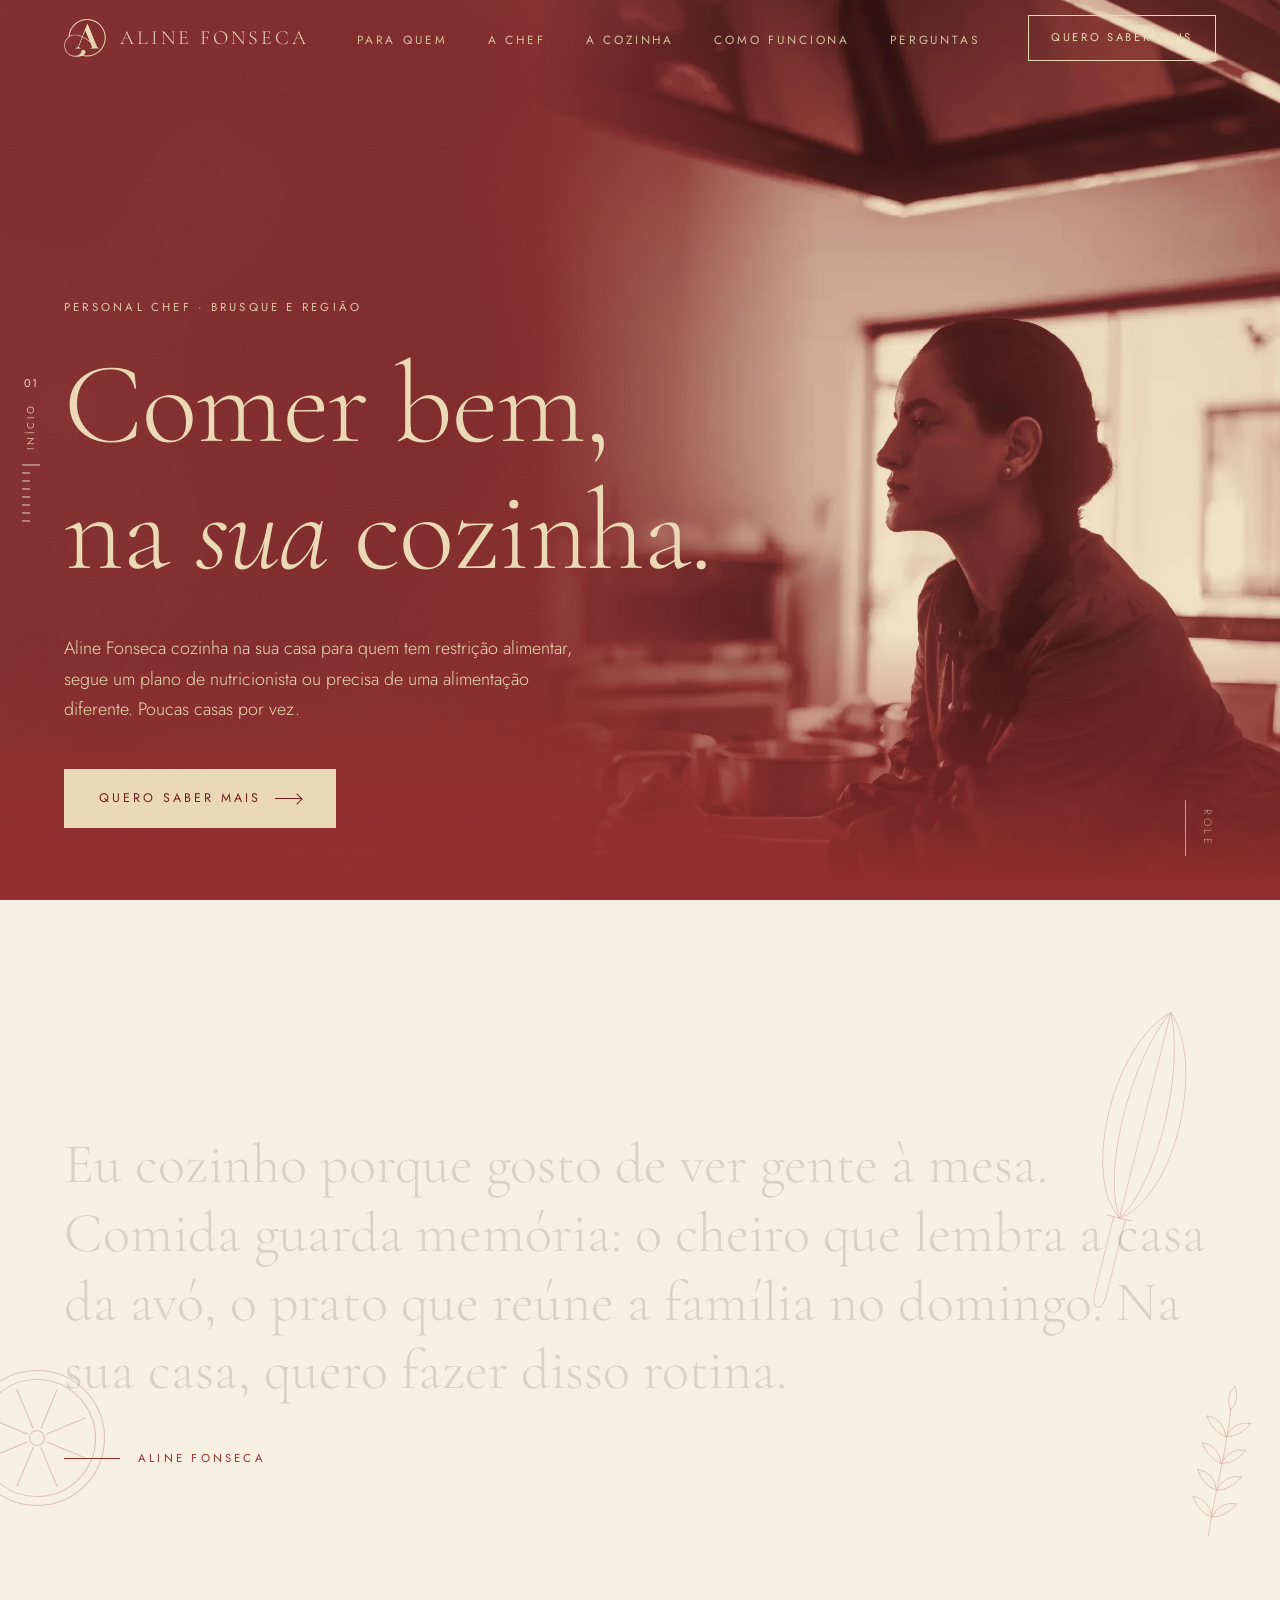
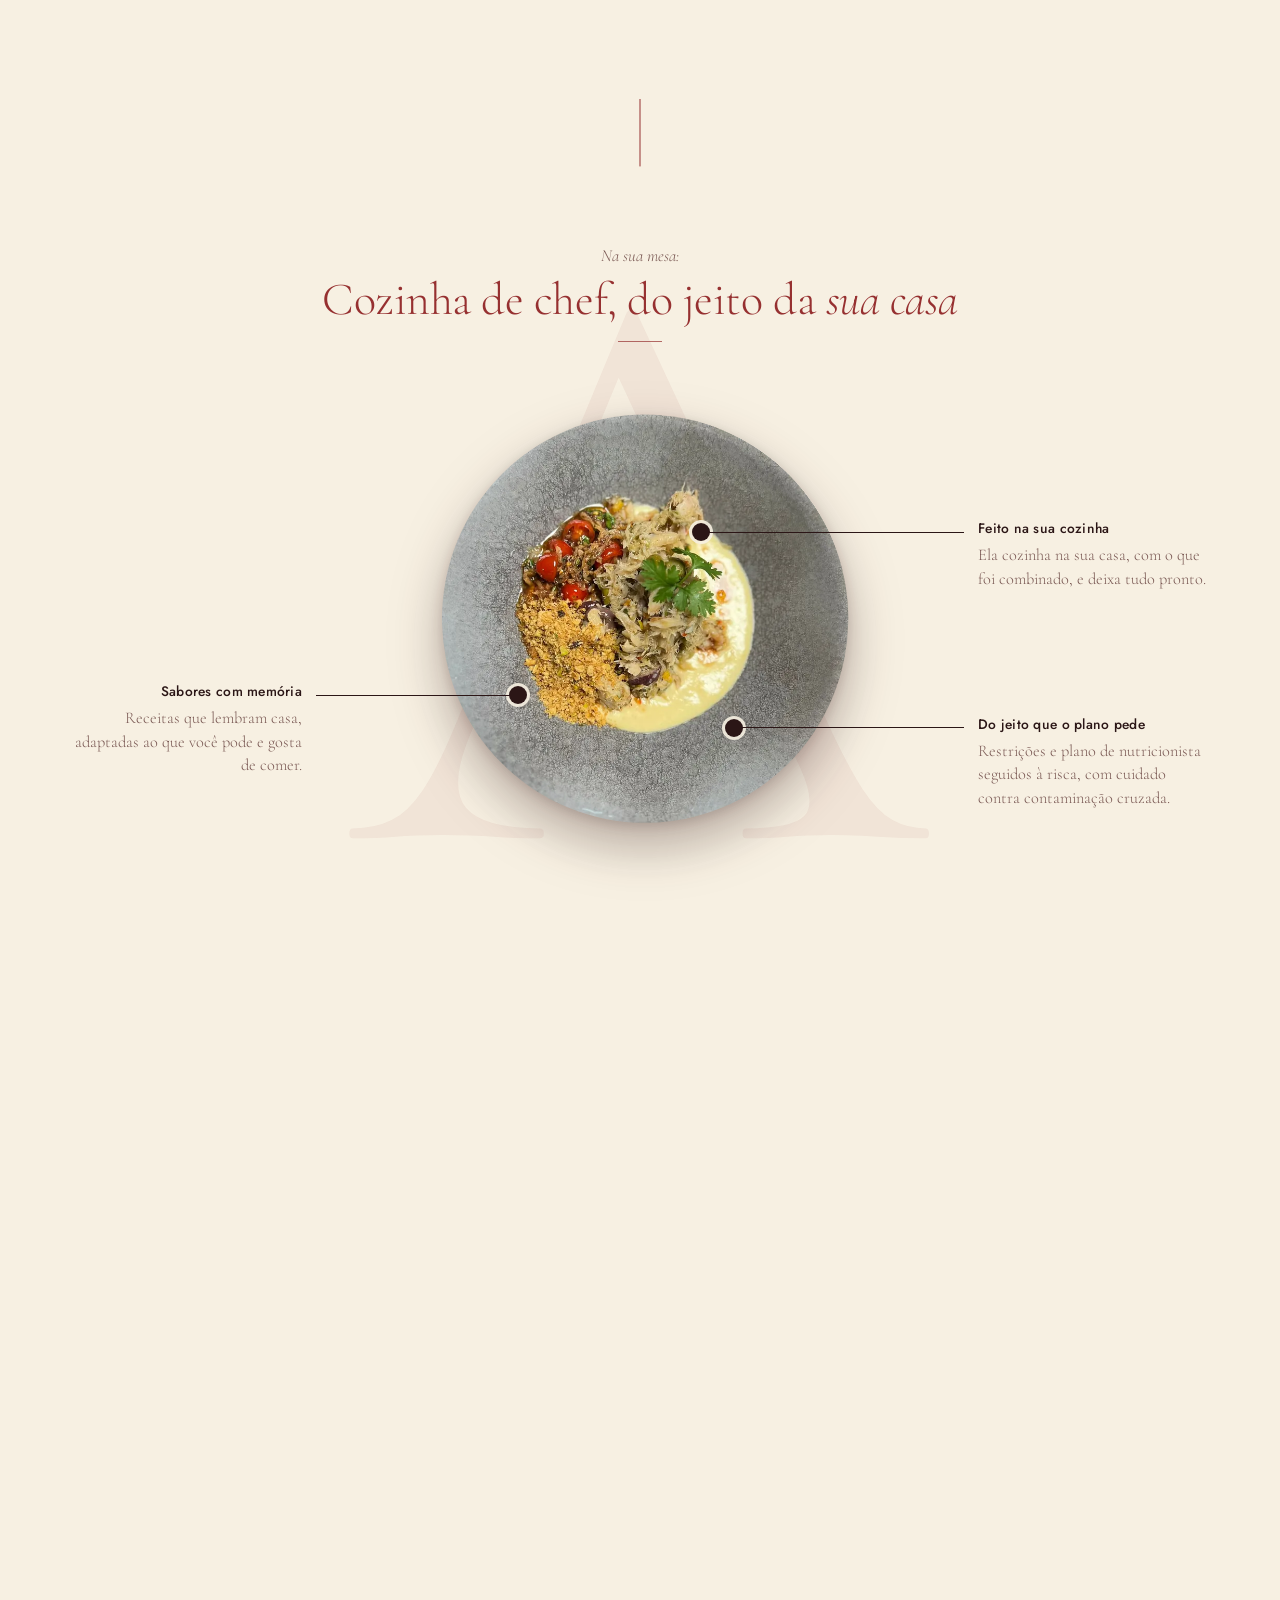
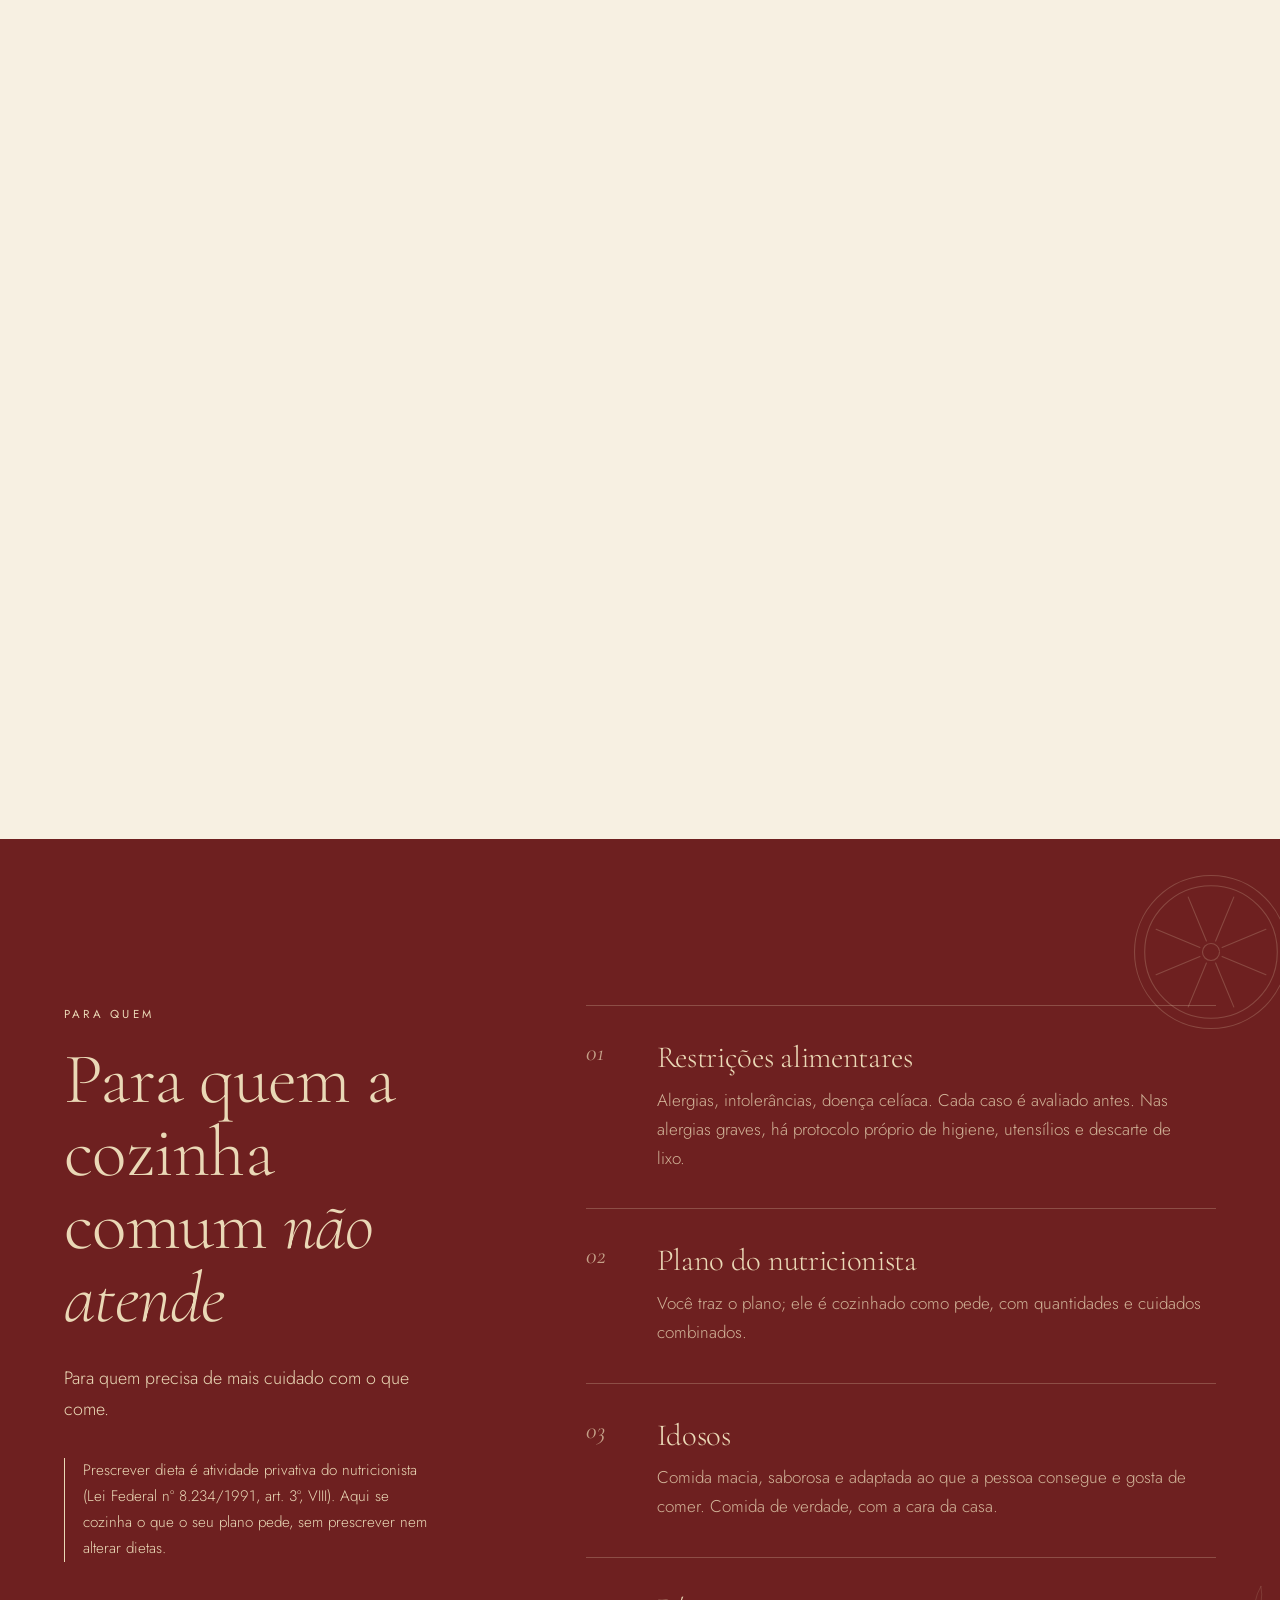
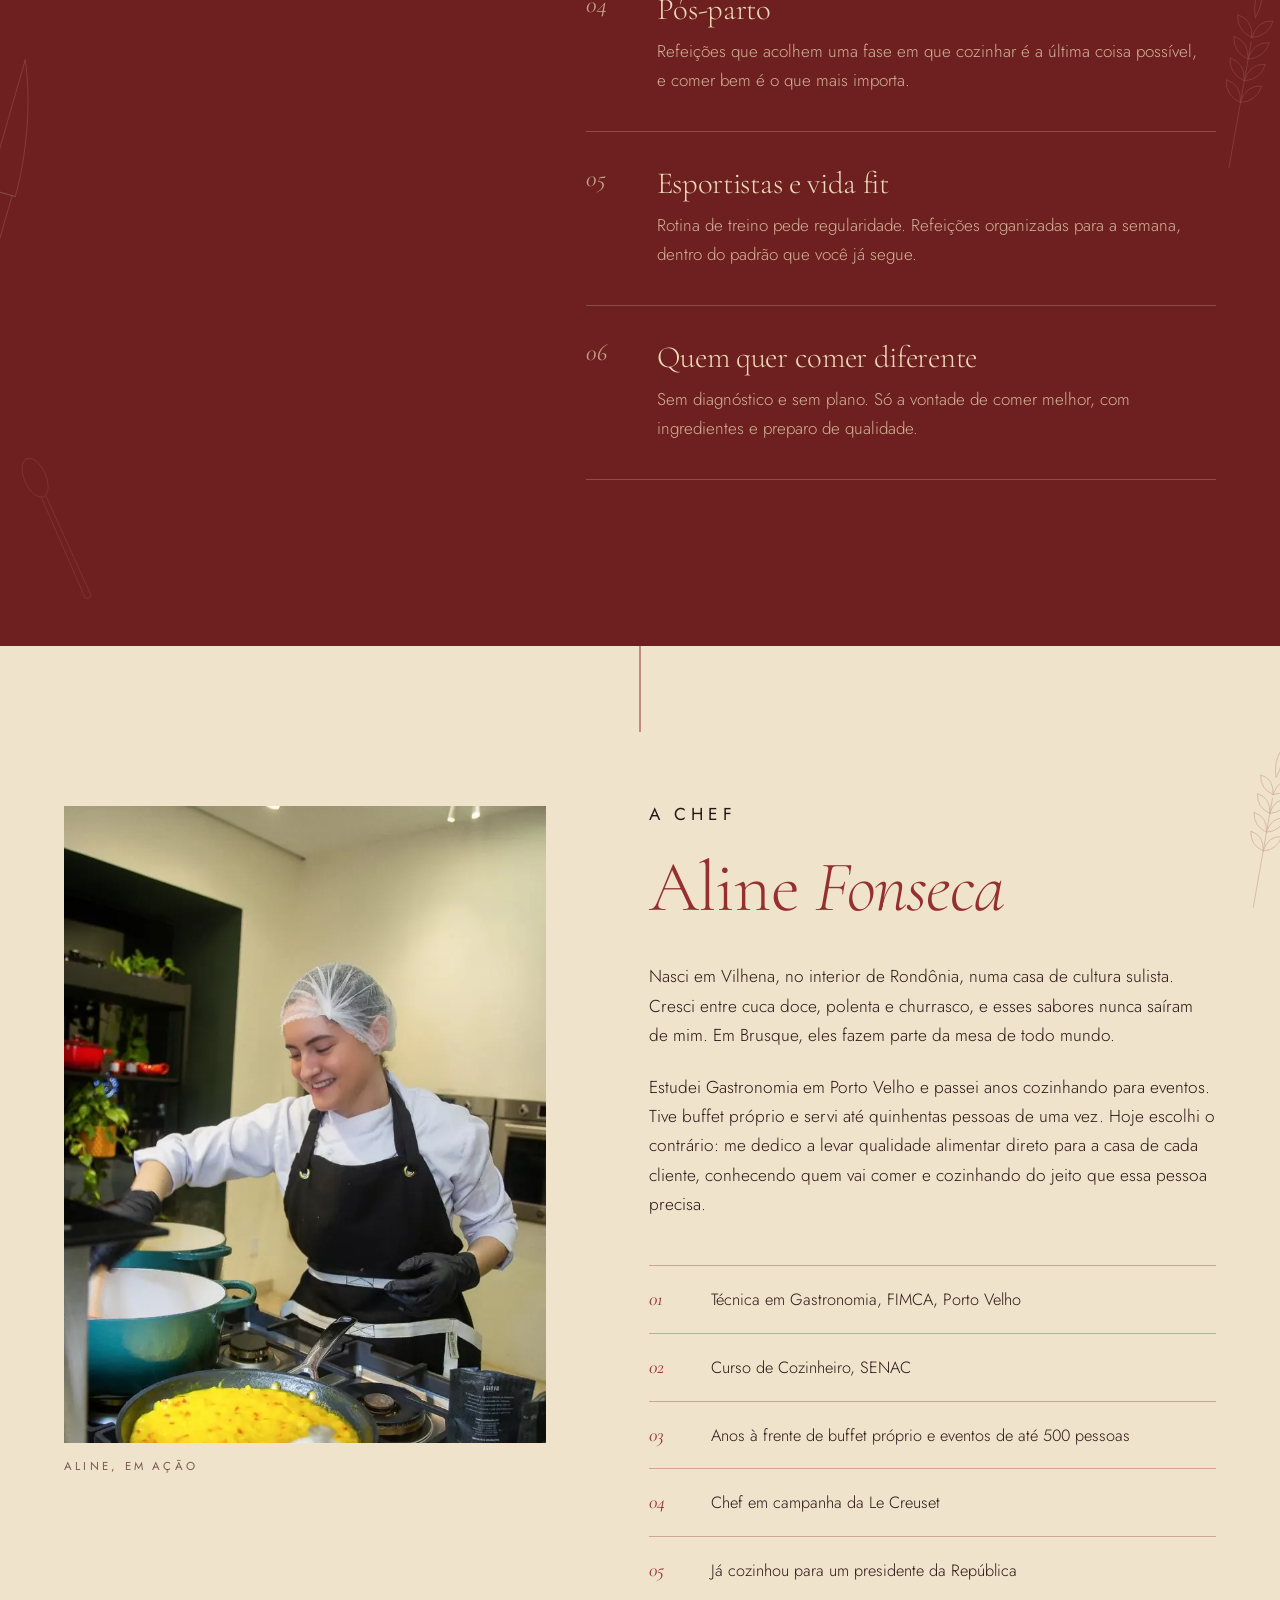
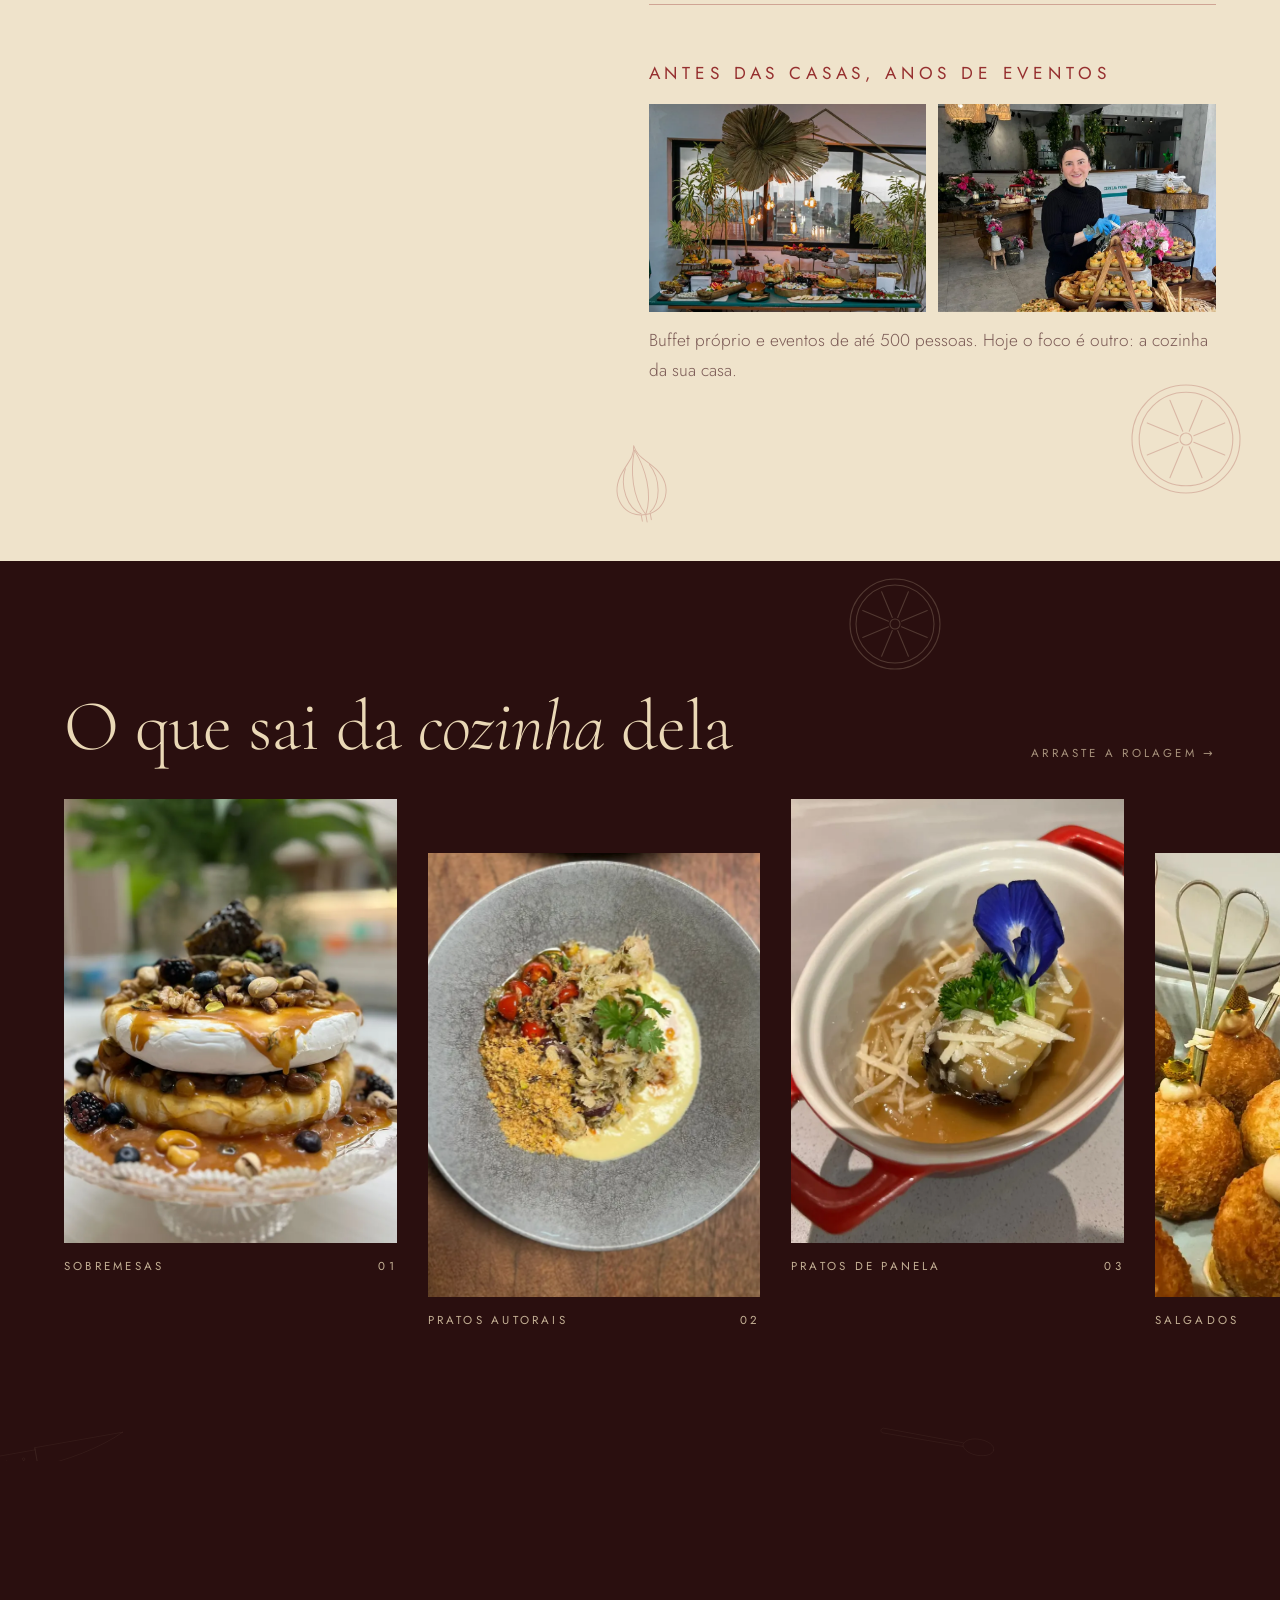
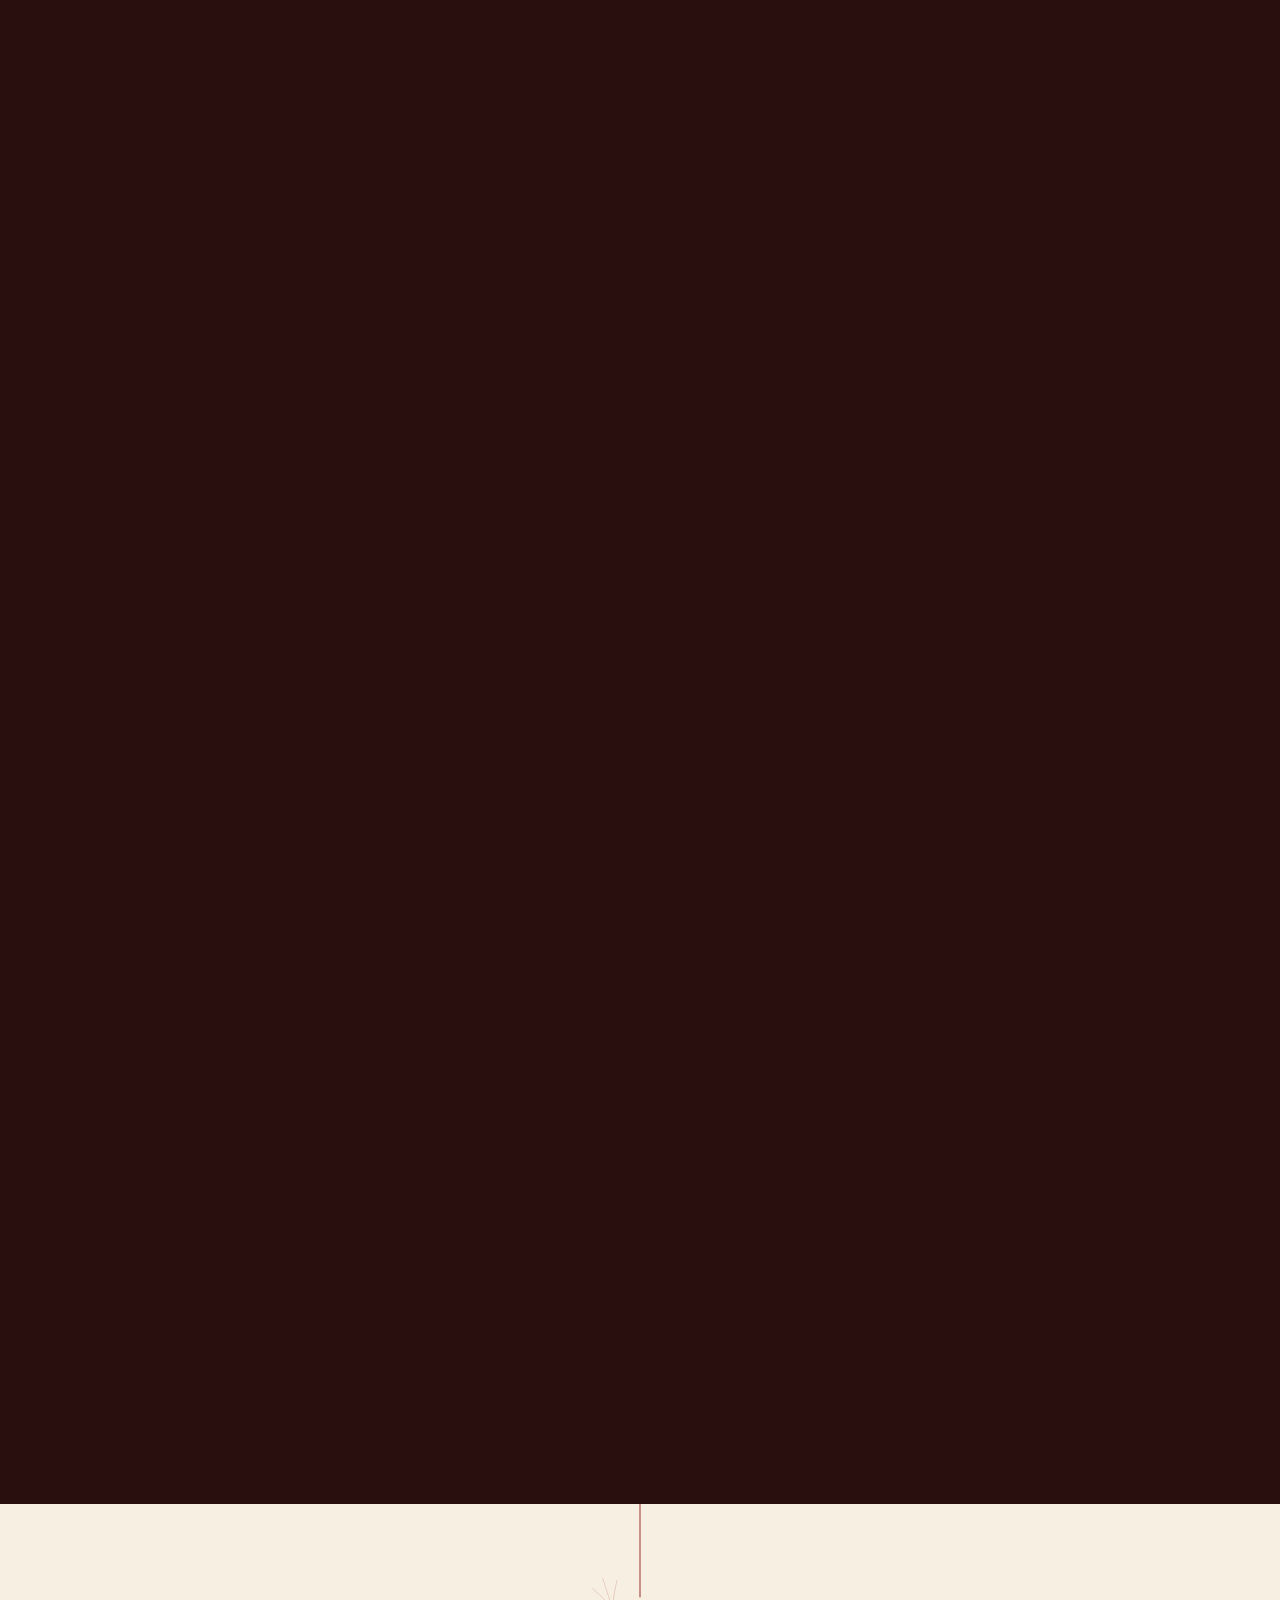
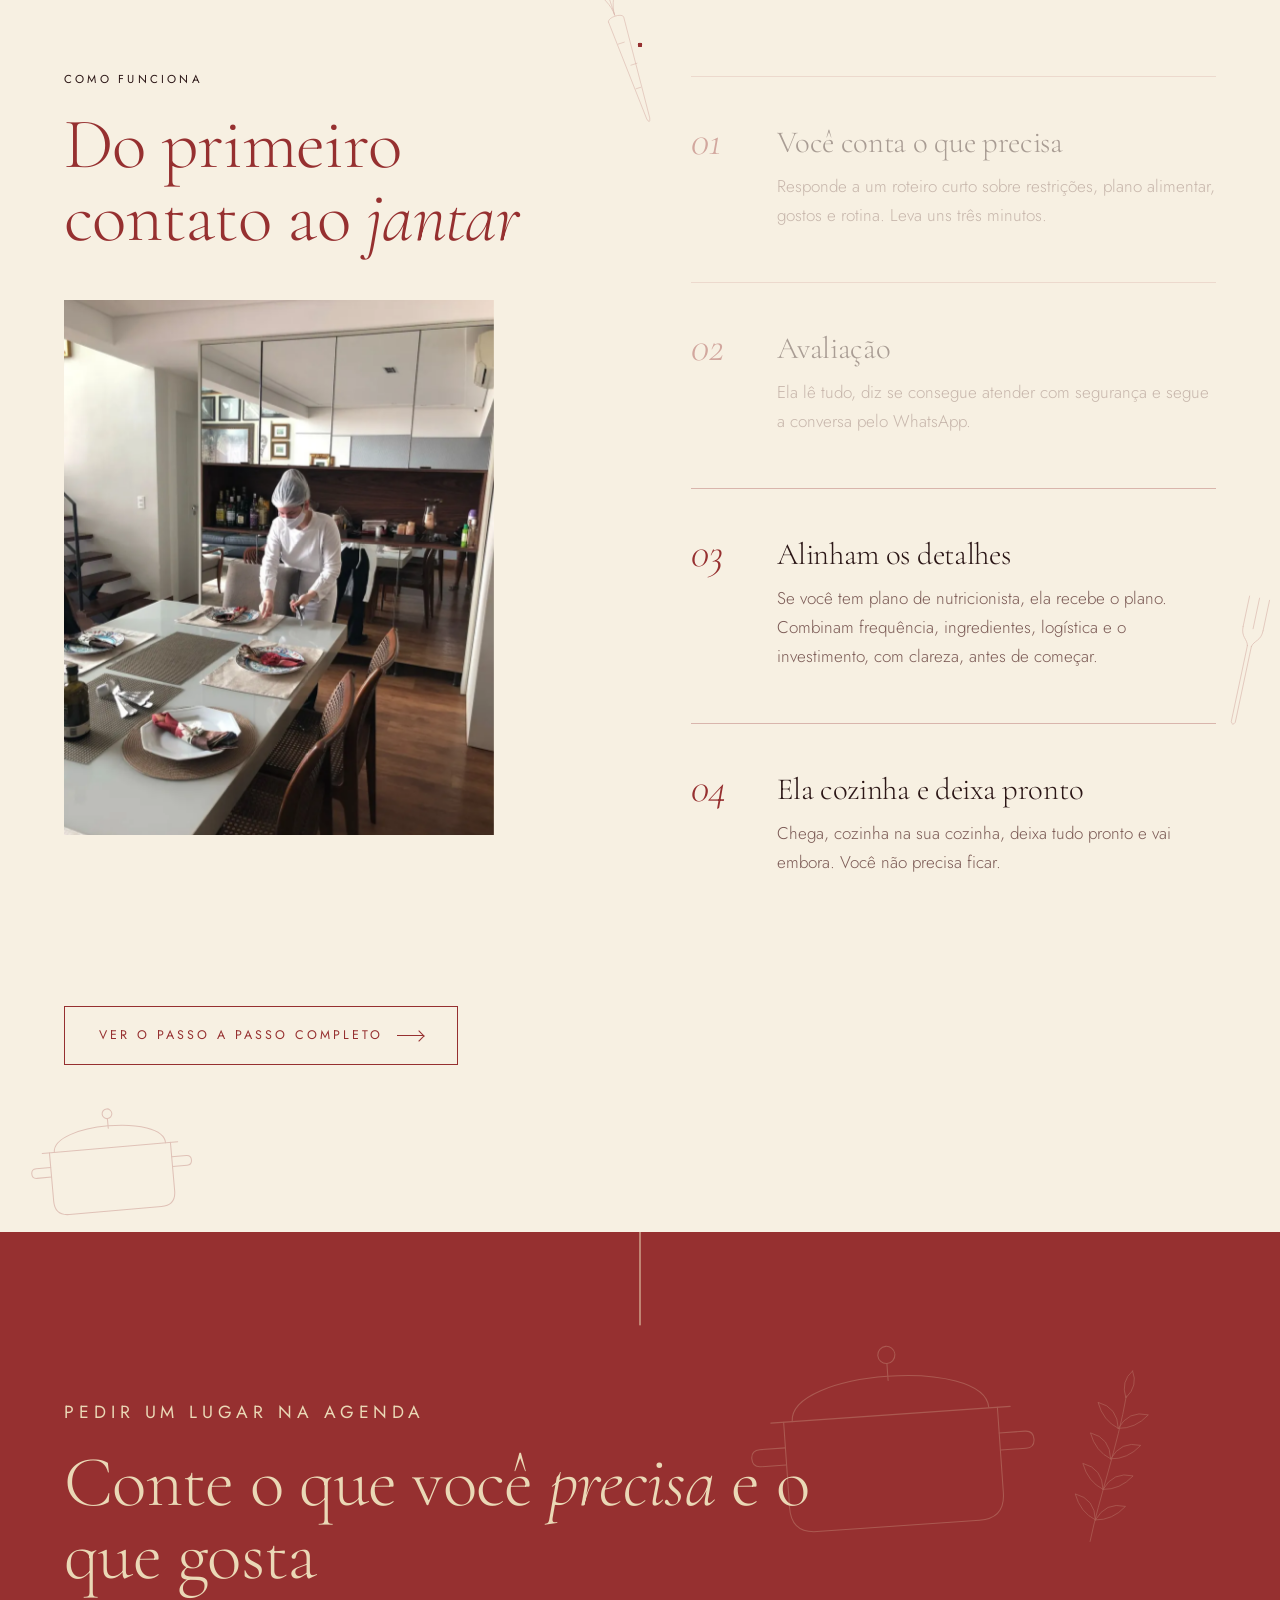
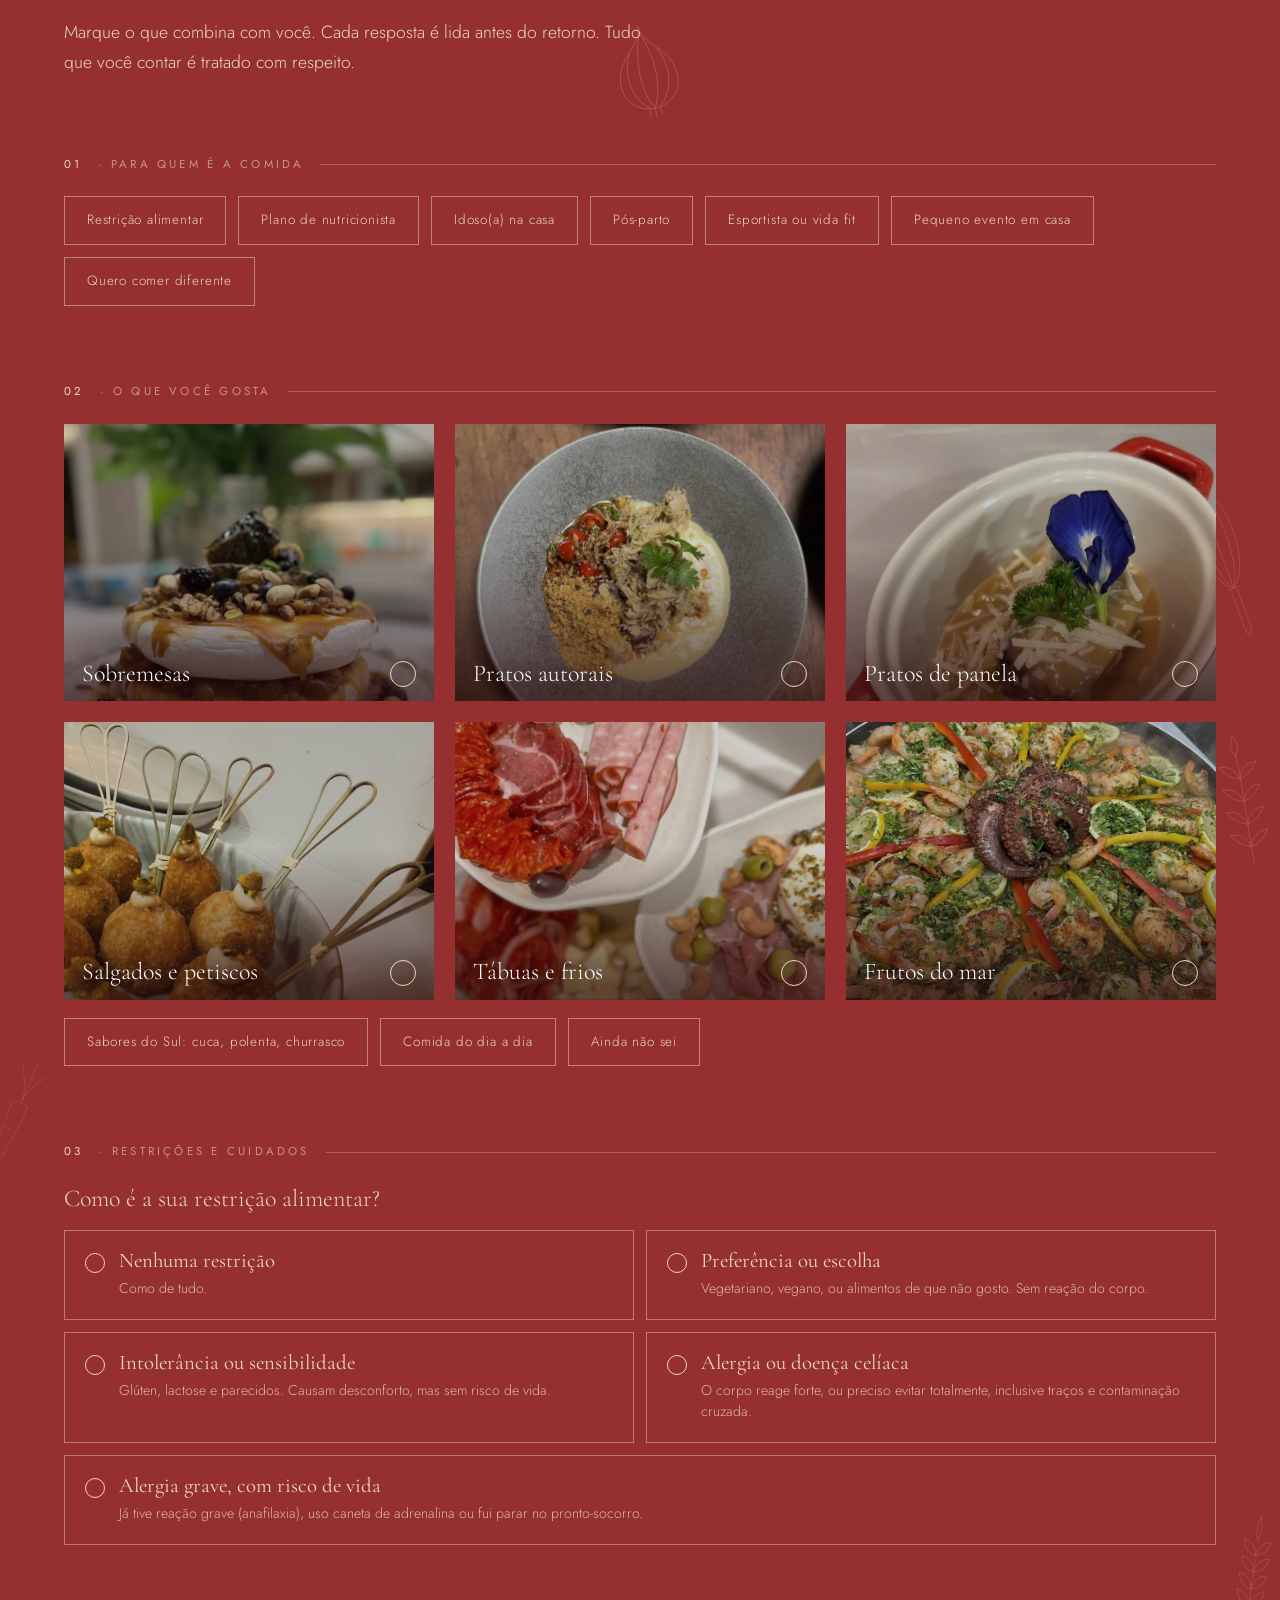
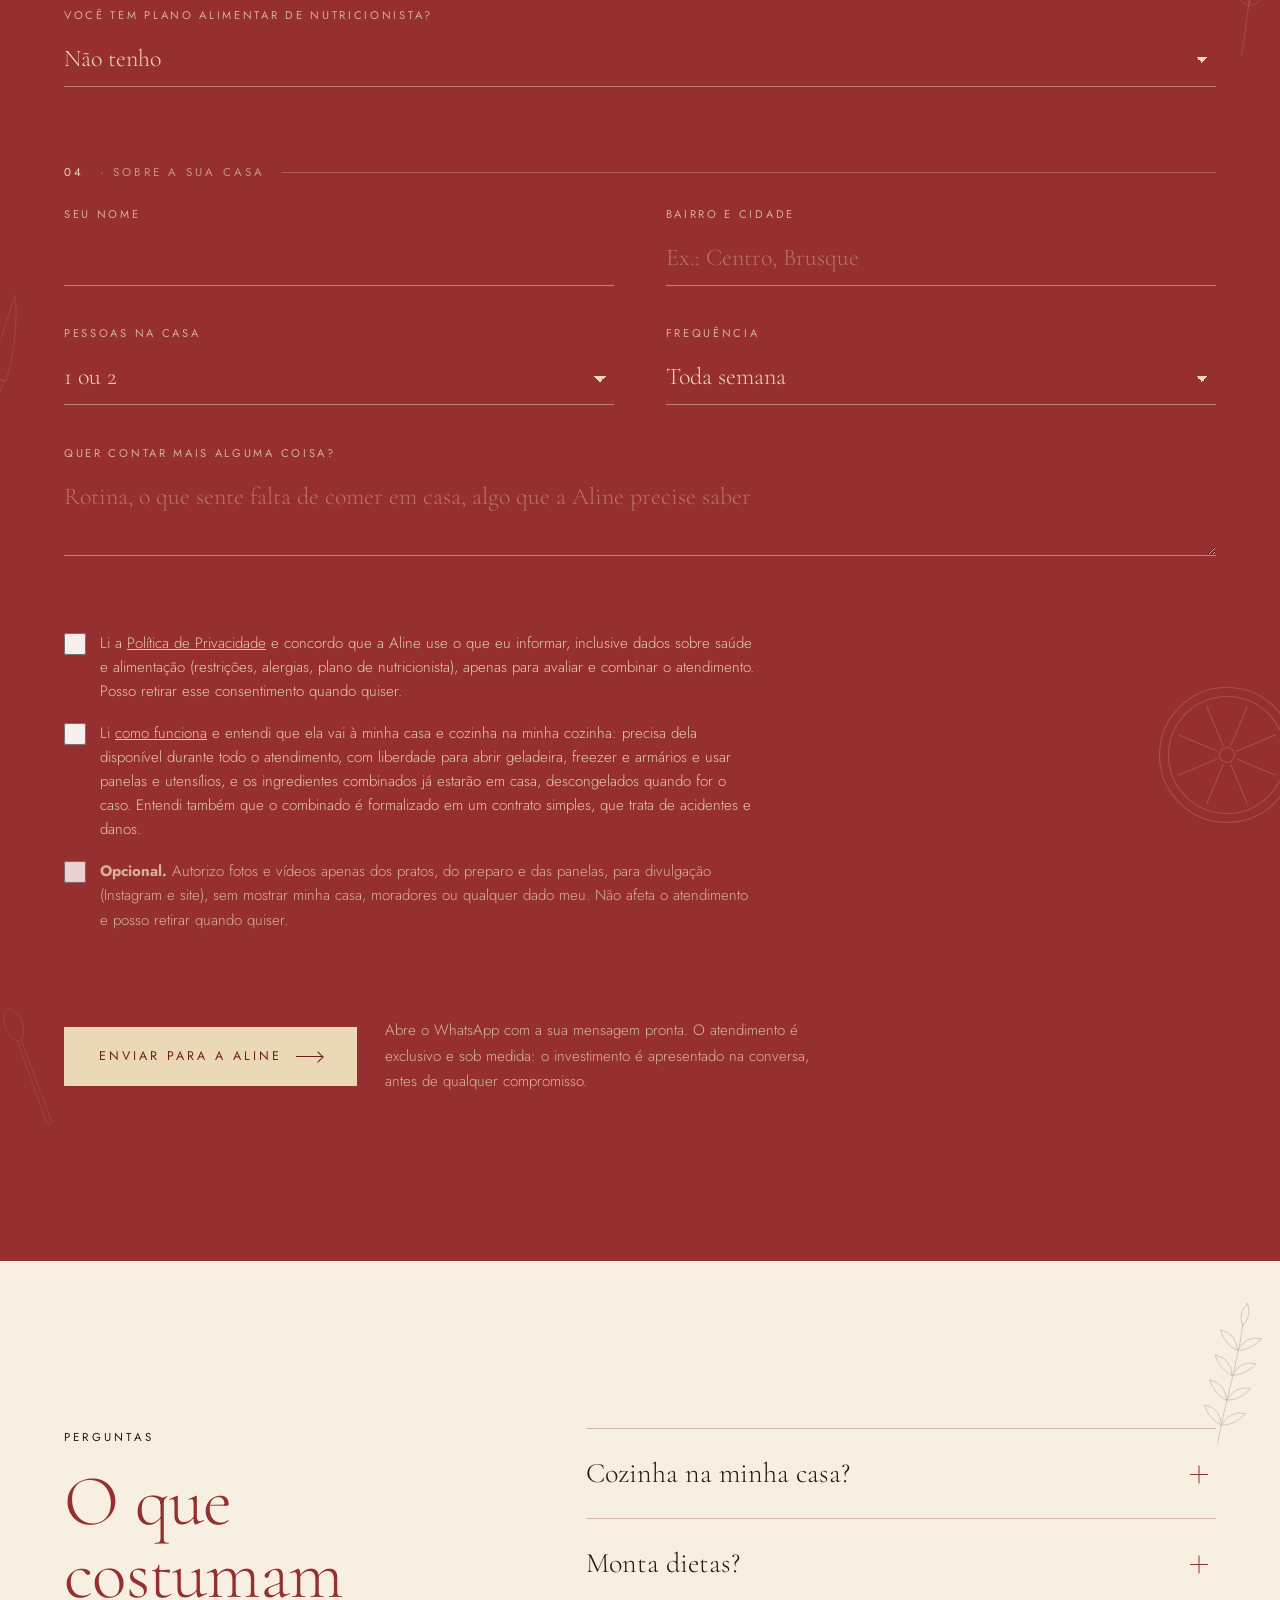
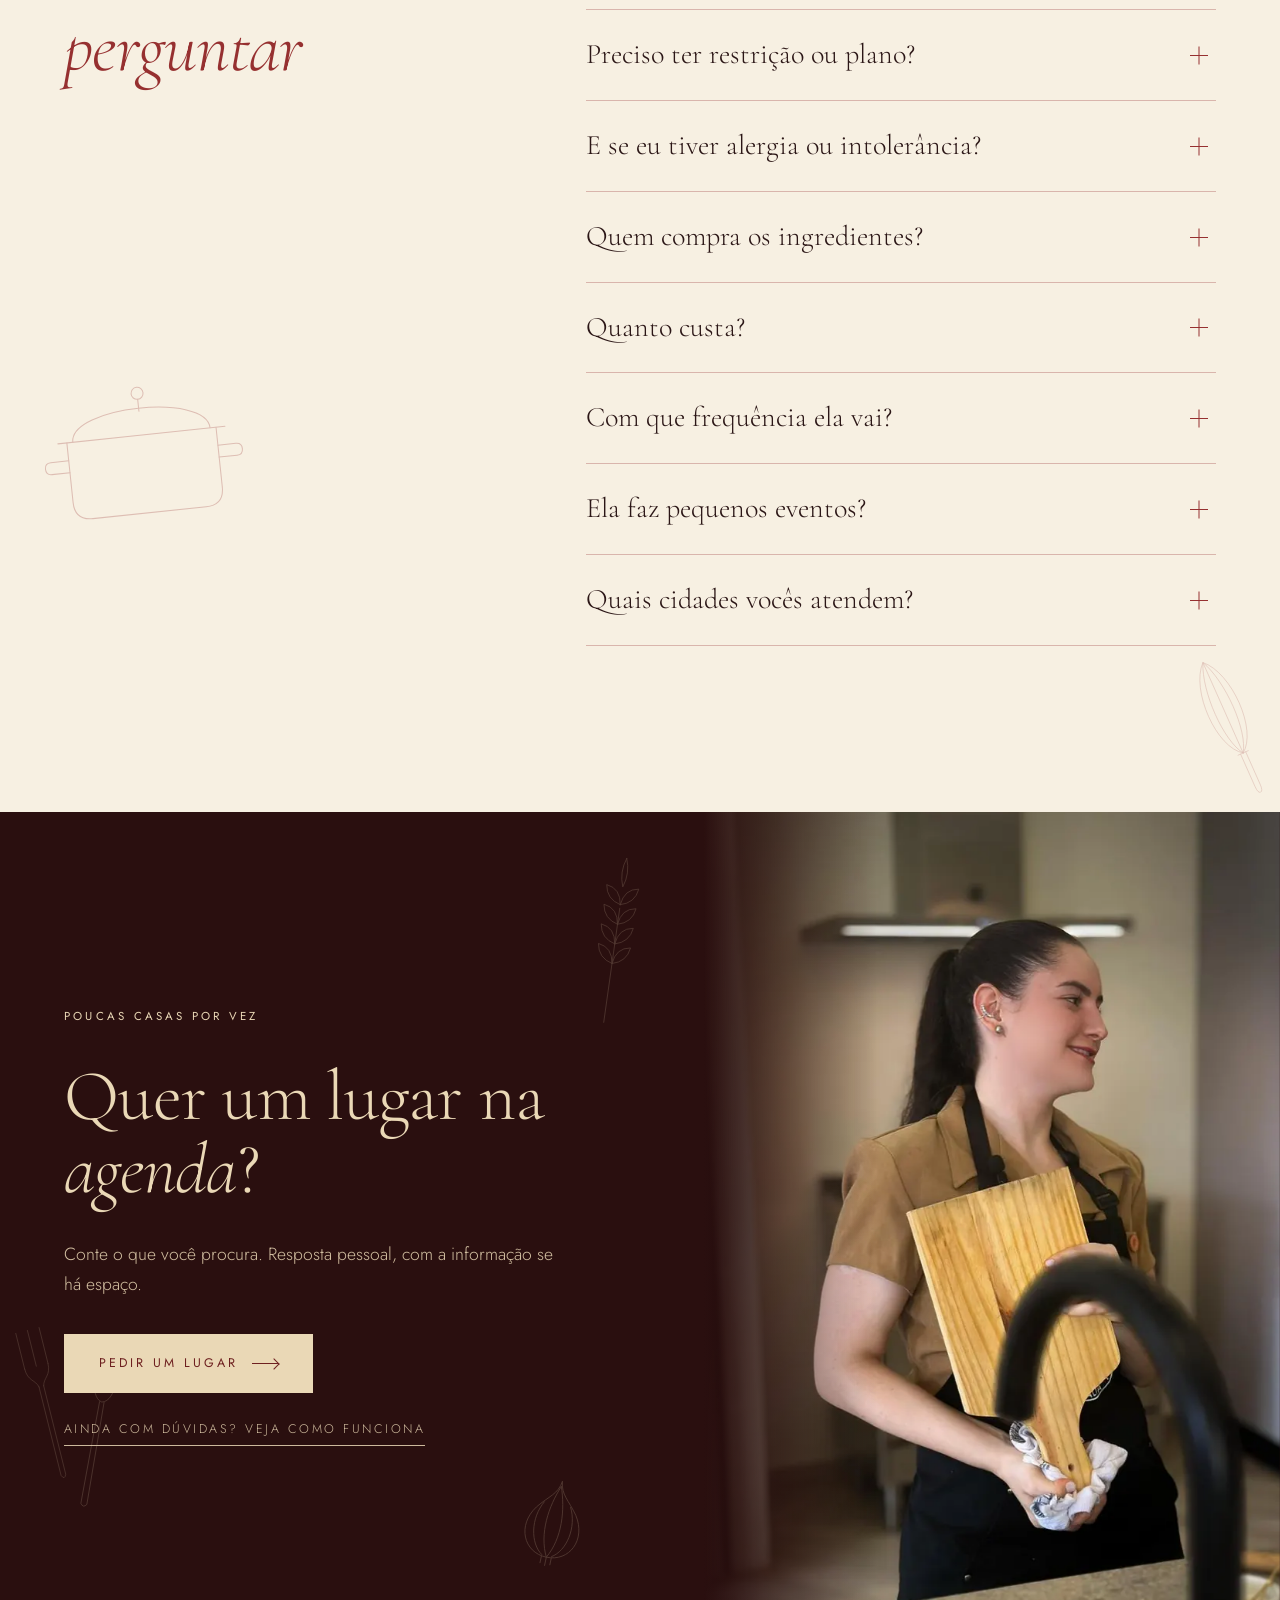
==== commit e62cc0e9: "Fotos reais novas: Aline no buffet (eventos) e paella com polvo (frutos do mar) Troca a foto de even" ====
--- a/beta/index.html
+++ b/beta/index.html
@@ -107,7 +107,7 @@
         <p class="label">Antes das casas, anos de eventos</p>
         <div class="traj-g">
           <figure><div class="moldura in"><img src="/img/mesa.webp" alt="Mesa de buffet montada em varanda com folhagens e frutas" width="900" height="600" loading="lazy"></div></figure>
-          <figure><div class="moldura in"><img src="/img/evento.webp" alt="Aline sorrindo de touca e dólmã verde durante um jantar de evento, com rosas brancas ao fundo" width="853" height="615" loading="lazy" style="object-position:50% 20%"></div></figure>
+          <figure><div class="moldura in"><img src="/img/evento.webp" alt="Aline sorrindo ao lado de uma mesa de salgados e doces montada para um evento" width="900" height="675" loading="lazy" style="object-position:30% 40%"></div></figure>
         </div>
         <p class="traj-n">Buffet próprio e eventos de até 500 pessoas. Hoje o foco é outro: a cozinha da sua casa.</p>
       </div>
@@ -128,7 +128,7 @@
       <figure class="card"><div class="moldura"><img src="/img/panela.webp" alt="Prato de panela em cocotte vermelha, com queijo ralado e uma flor azul comestível" width="900" height="1200" loading="lazy"></div><figcaption class="label"><span>Pratos de panela</span><span>03</span></figcaption></figure>
       <figure class="card"><div class="moldura"><img src="/img/petisco.webp" alt="Bolinhas douradas de salgado em espetos de bambu, com cobertura cremosa" width="900" height="900" loading="lazy"></div><figcaption class="label"><span>Salgados</span><span>04</span></figcaption></figure>
       <figure class="card"><div class="moldura"><img src="/img/tabua.webp" alt="Tábua de frios com salames, queijos, azeitonas e castanhas" width="768" height="1024" loading="lazy"></div><figcaption class="label"><span>Tábuas e frios</span><span>05</span></figcaption></figure>
-      <figure class="card larga"><div class="moldura"><img src="/img/mar.webp" alt="Panela grande com frutos do mar refogados" width="600" height="330" loading="lazy"></div><figcaption class="label"><span>Frutos do mar</span><span>06</span></figcaption></figure>
+      <figure class="card larga"><div class="moldura"><img src="/img/mar.webp" alt="Paella de frutos do mar com polvo, camarões, pimentões e limão" width="960" height="640" loading="lazy"></div><figcaption class="label"><span>Frutos do mar</span><span>06</span></figcaption></figure>
       <div class="hz-fim"><p>Cada casa recebe o que combina com ela.</p></div>
     </div>
   </div>
@@ -183,7 +183,7 @@
           <label class="gosto"><input type="checkbox" name="gosto" value="Pratos de panela"><div class="moldura in"><img src="/img/panela.webp" alt="" width="900" height="1200" loading="lazy"></div><span class="nome">Pratos de panela<i class="ck"></i></span></label>
           <label class="gosto"><input type="checkbox" name="gosto" value="Salgados e petiscos"><div class="moldura in"><img src="/img/petisco.webp" alt="" width="900" height="900" loading="lazy"></div><span class="nome">Salgados e petiscos<i class="ck"></i></span></label>
           <label class="gosto"><input type="checkbox" name="gosto" value="Tábuas e frios"><div class="moldura in"><img src="/img/tabua.webp" alt="" width="768" height="1024" loading="lazy"></div><span class="nome">Tábuas e frios<i class="ck"></i></span></label>
-          <label class="gosto"><input type="checkbox" name="gosto" value="Frutos do mar"><div class="moldura in"><img src="/img/mar.webp" alt="" width="600" height="330" loading="lazy"></div><span class="nome">Frutos do mar<i class="ck"></i></span></label>
+          <label class="gosto"><input type="checkbox" name="gosto" value="Frutos do mar"><div class="moldura in"><img src="/img/mar.webp" alt="" width="960" height="640" loading="lazy"></div><span class="nome">Frutos do mar<i class="ck"></i></span></label>
         </div>
         <div class="chips" style="margin-top:18px">
           <label class="chip"><input type="checkbox" name="gosto" value="Sabores do Sul (cuca, polenta, churrasco)"><span>Sabores do Sul: cuca, polenta, churrasco</span></label>
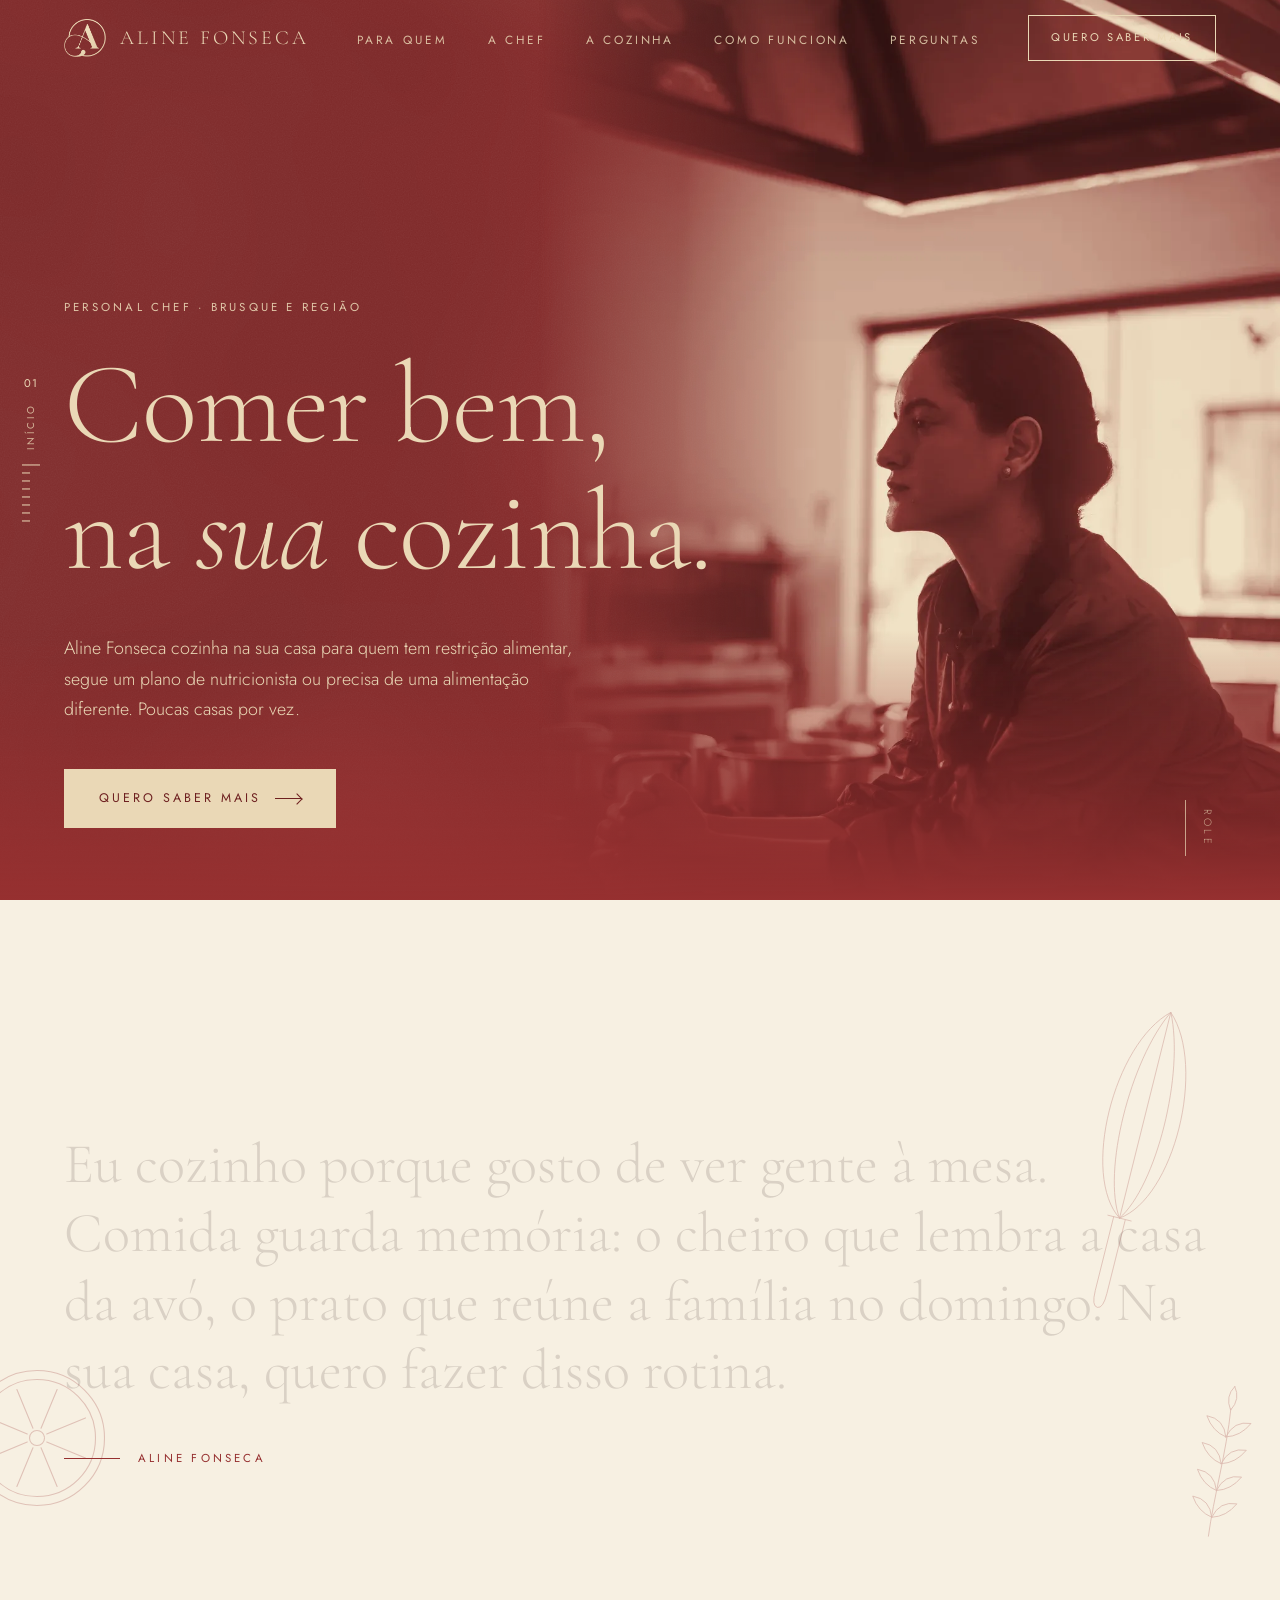
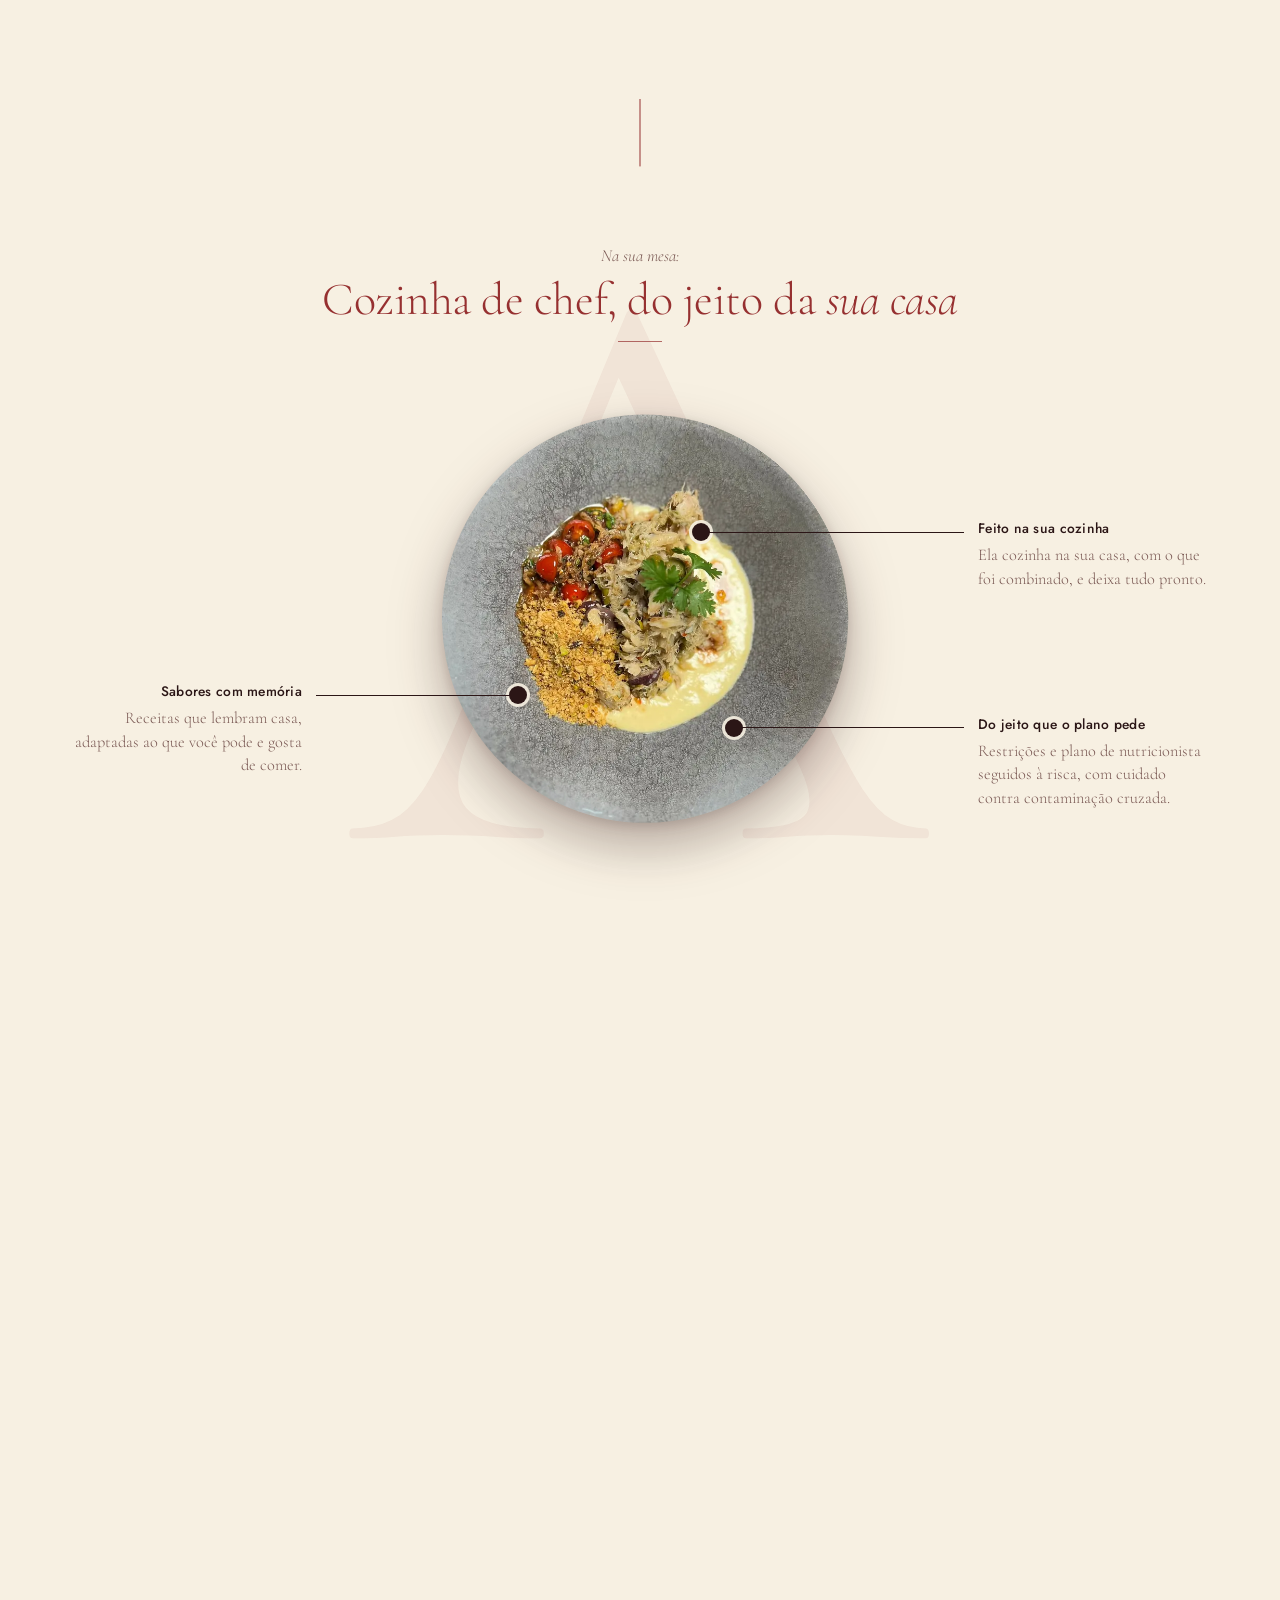
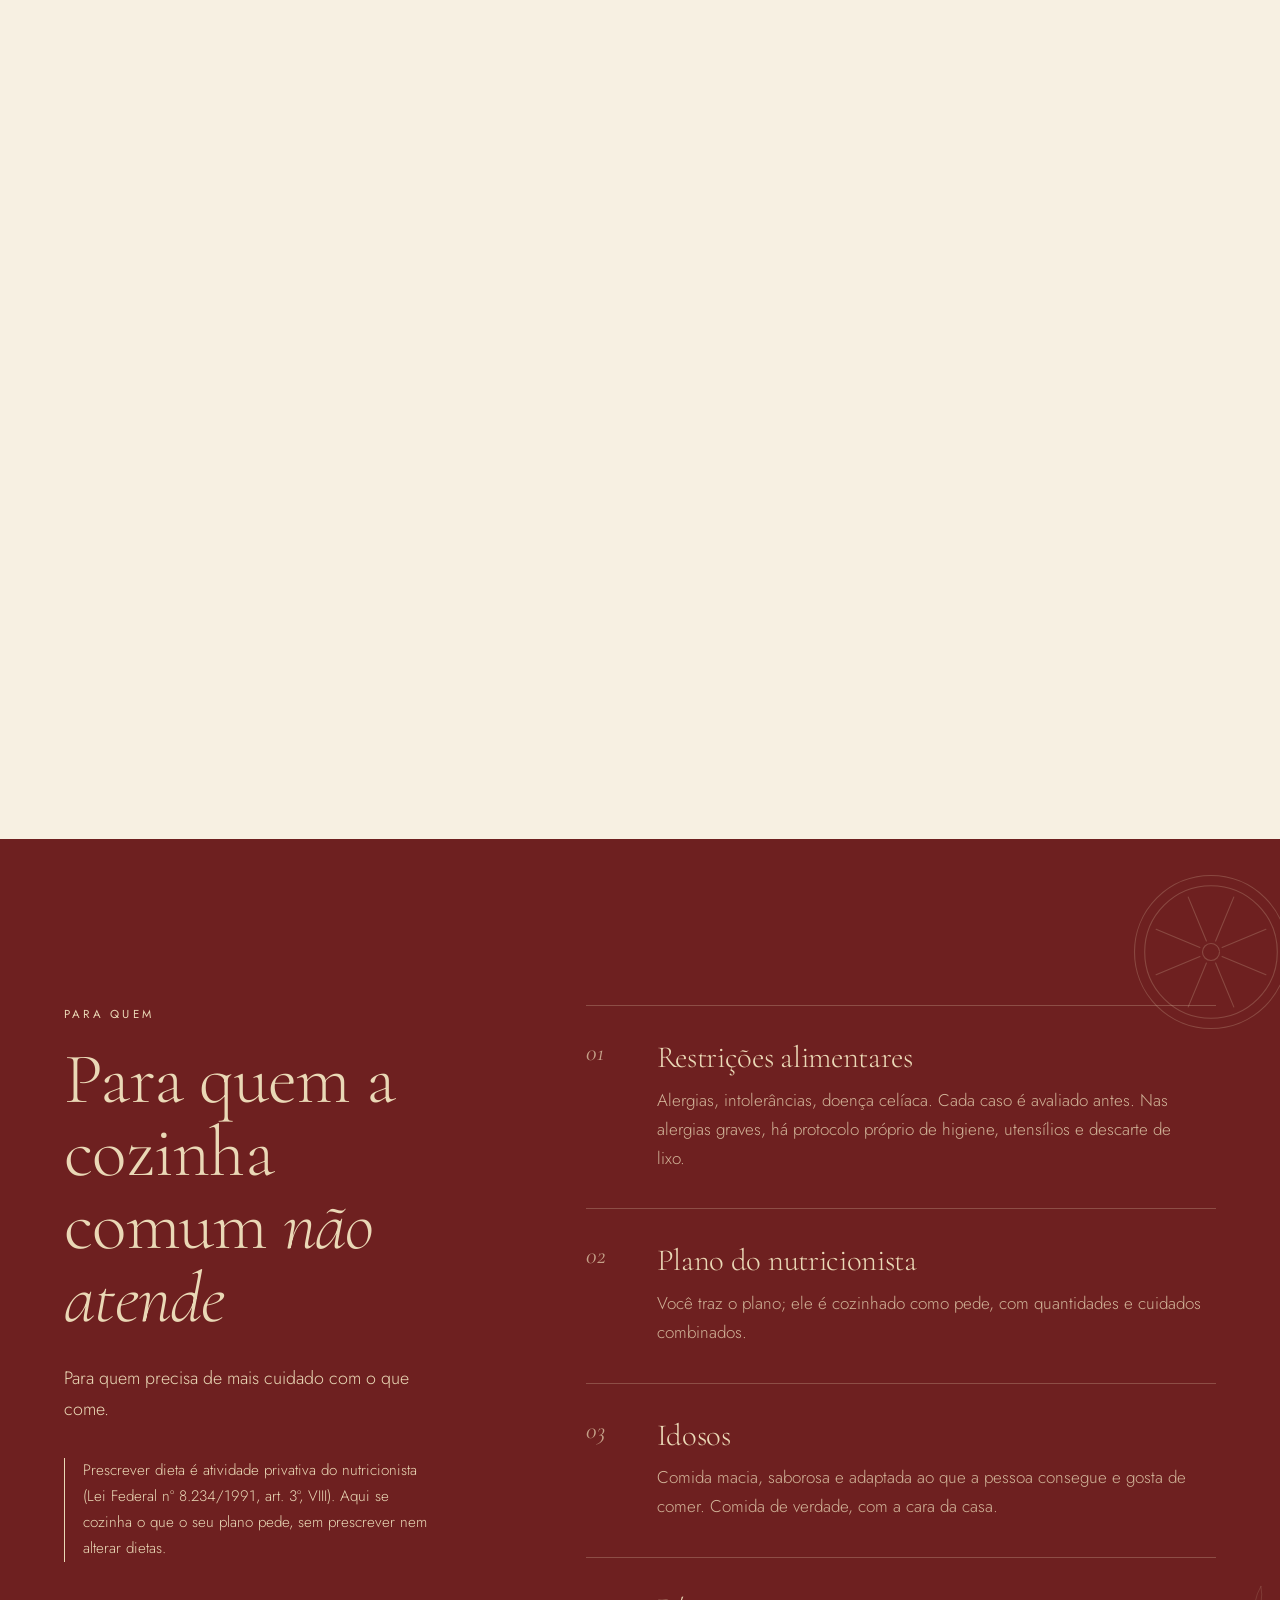
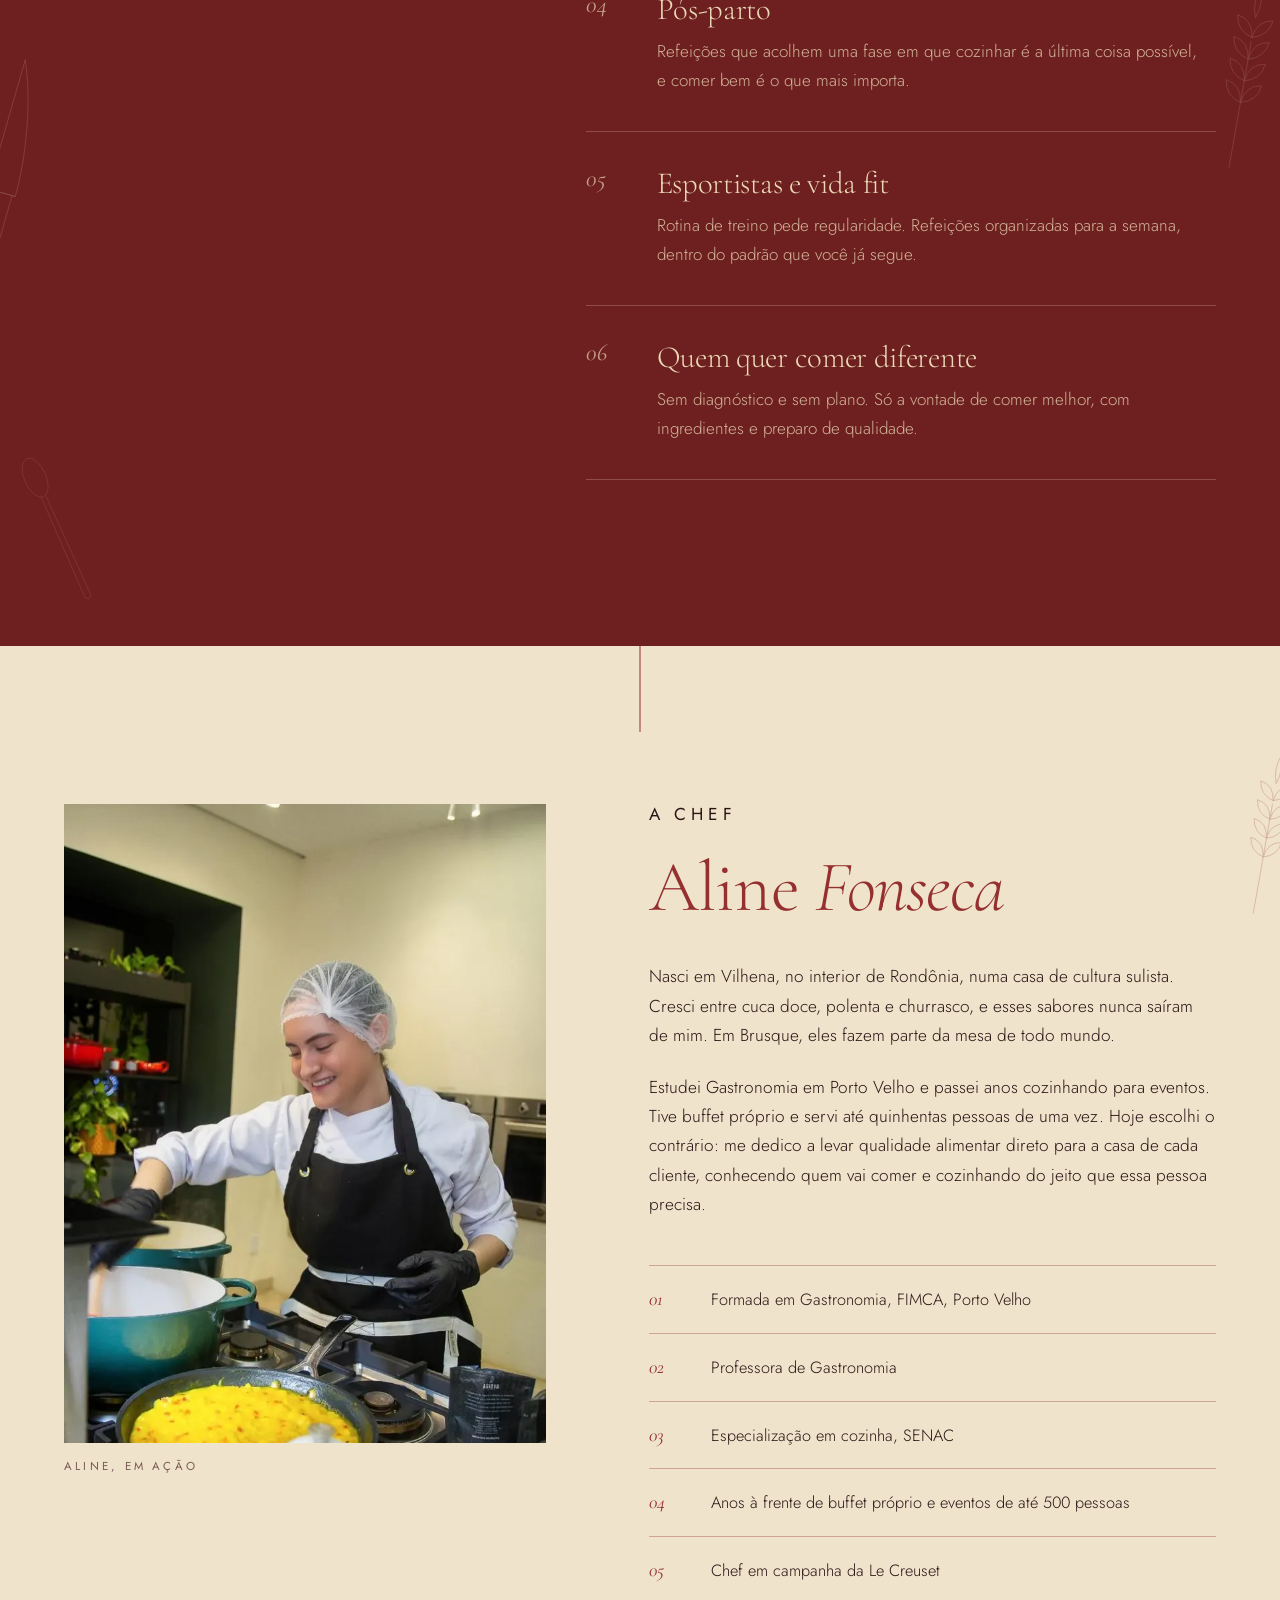
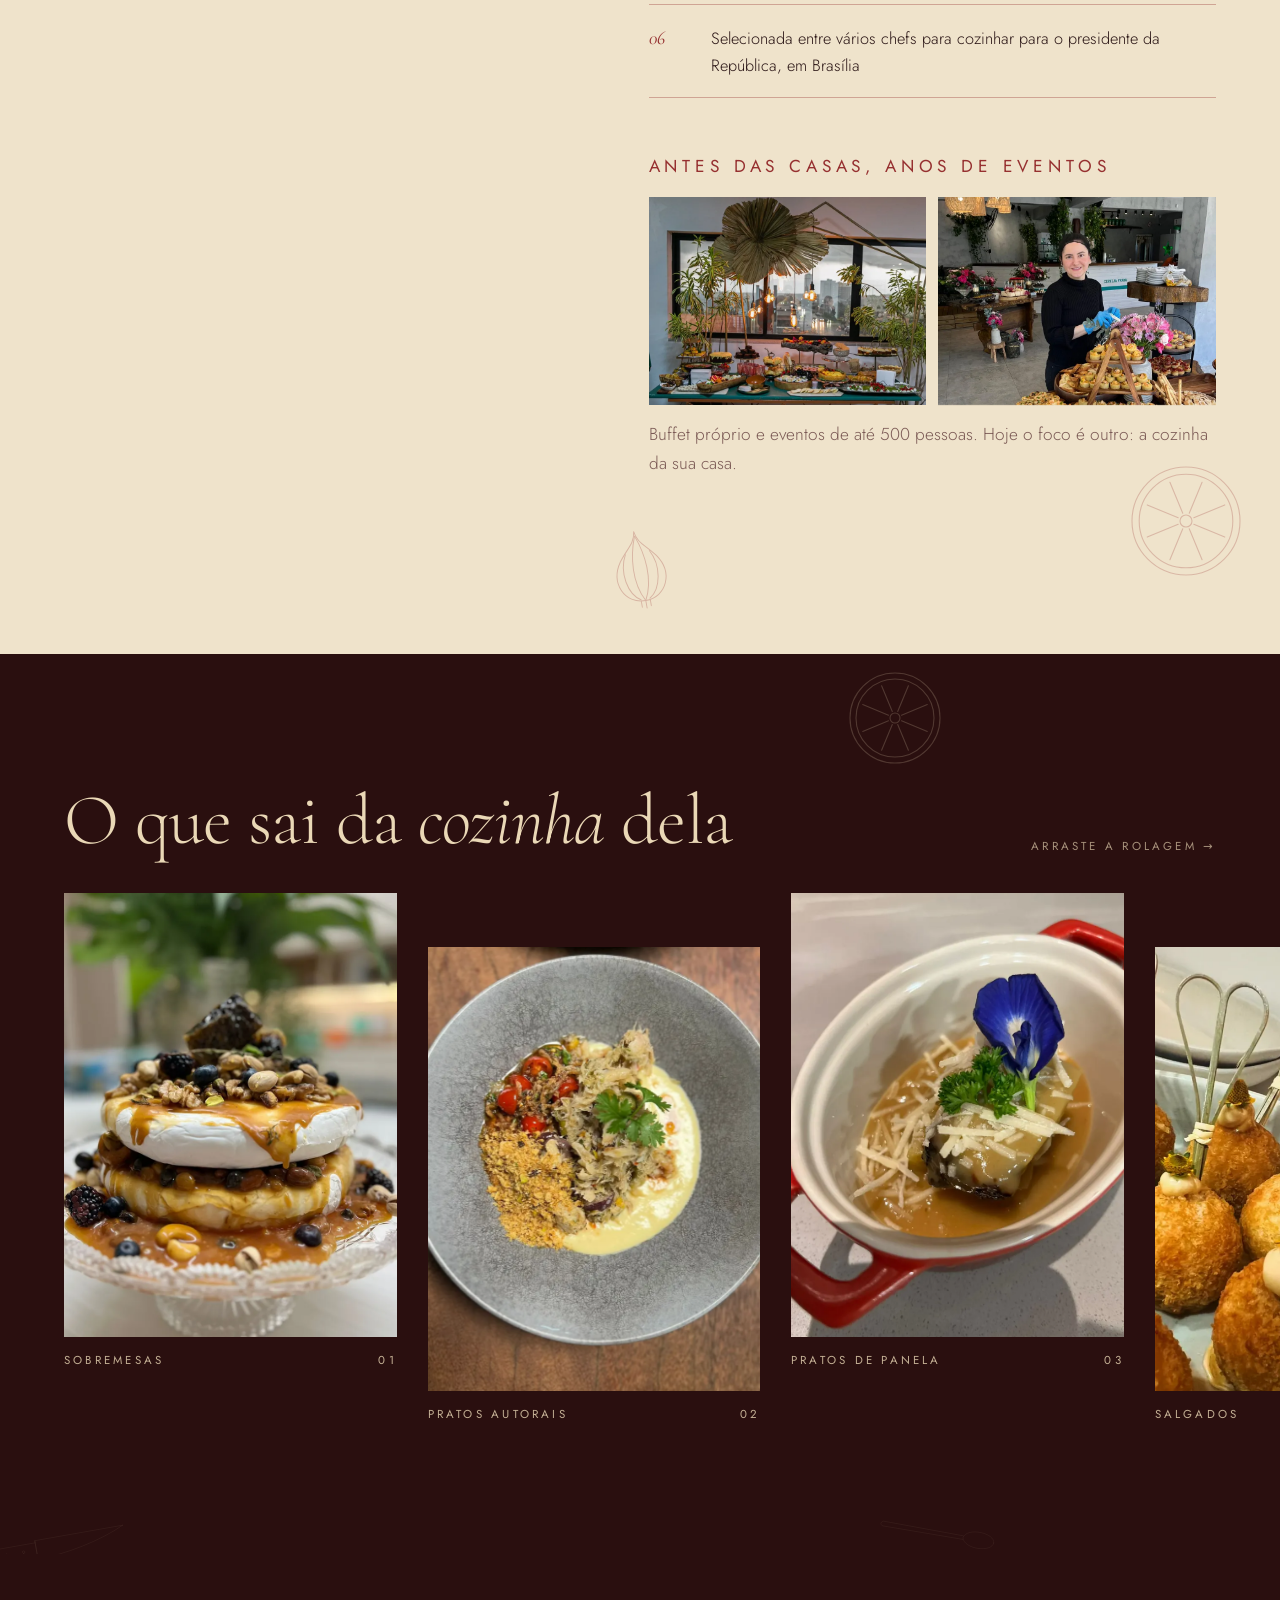
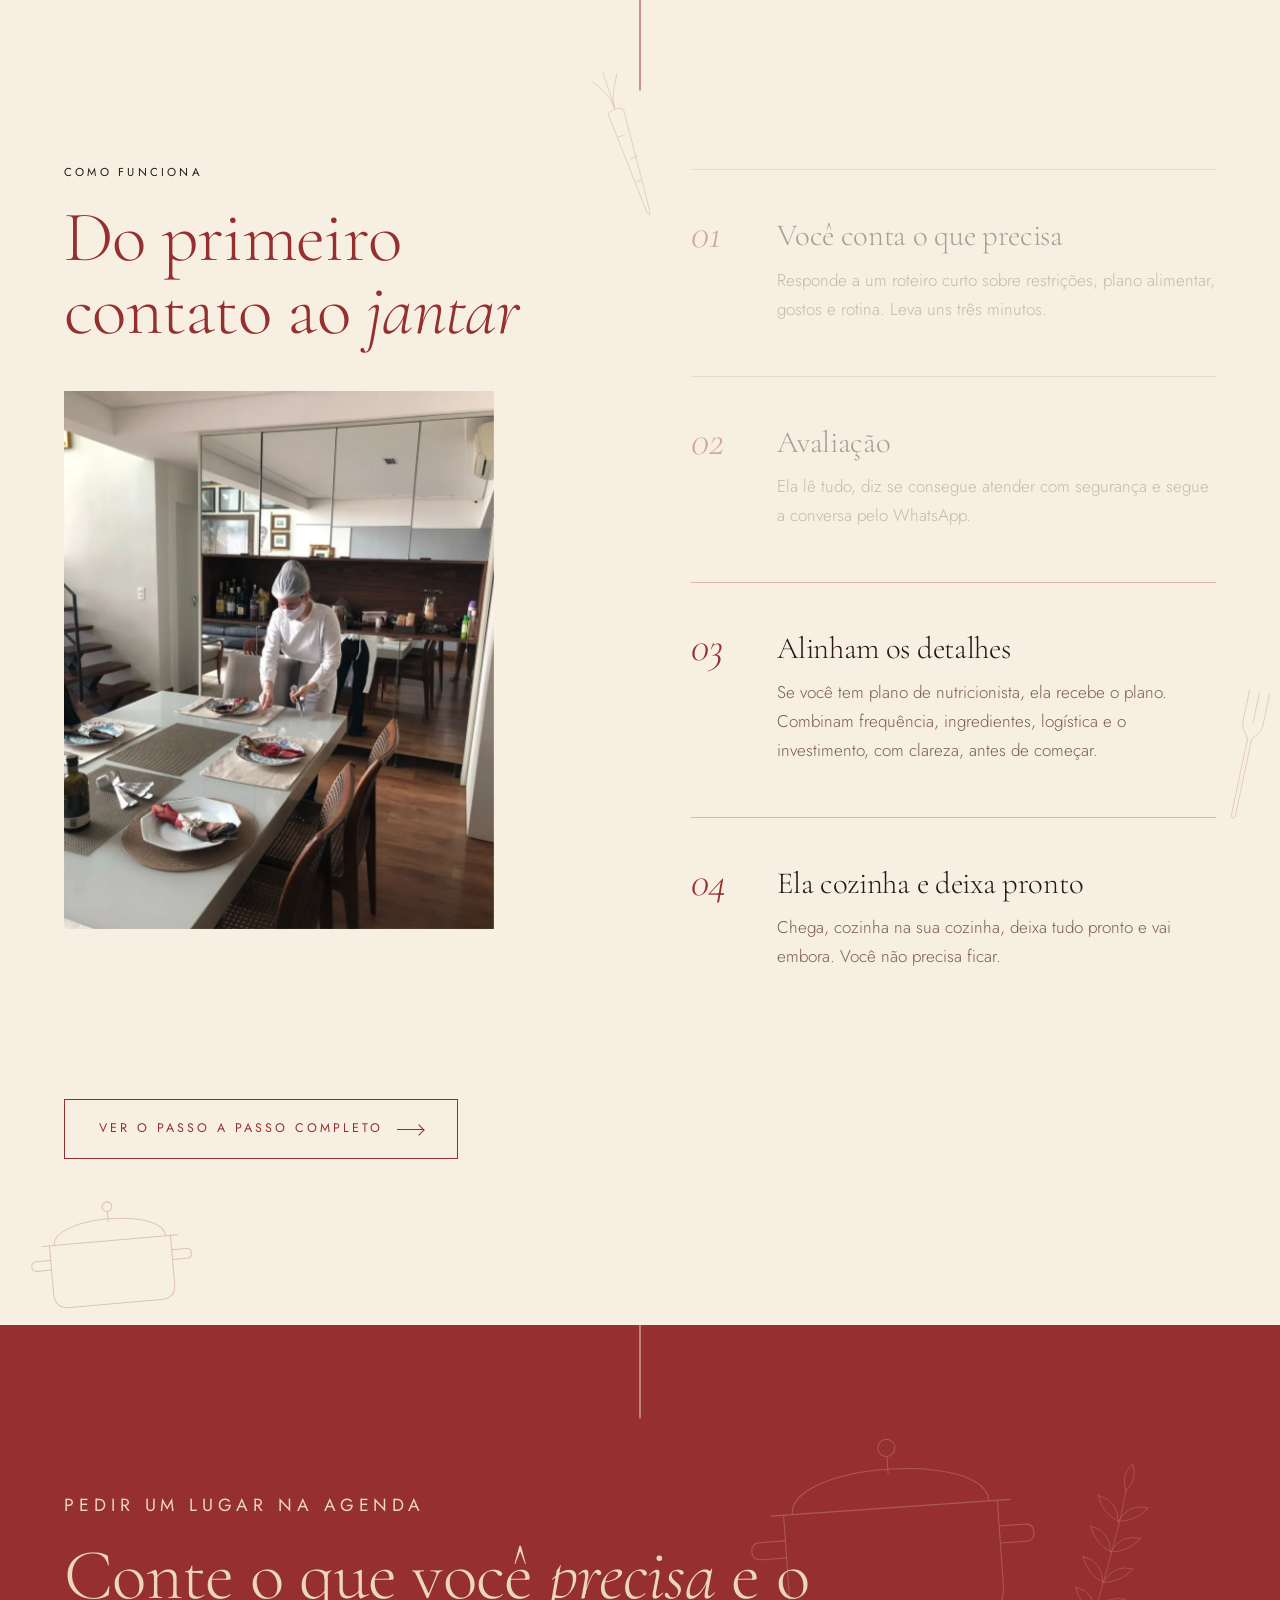
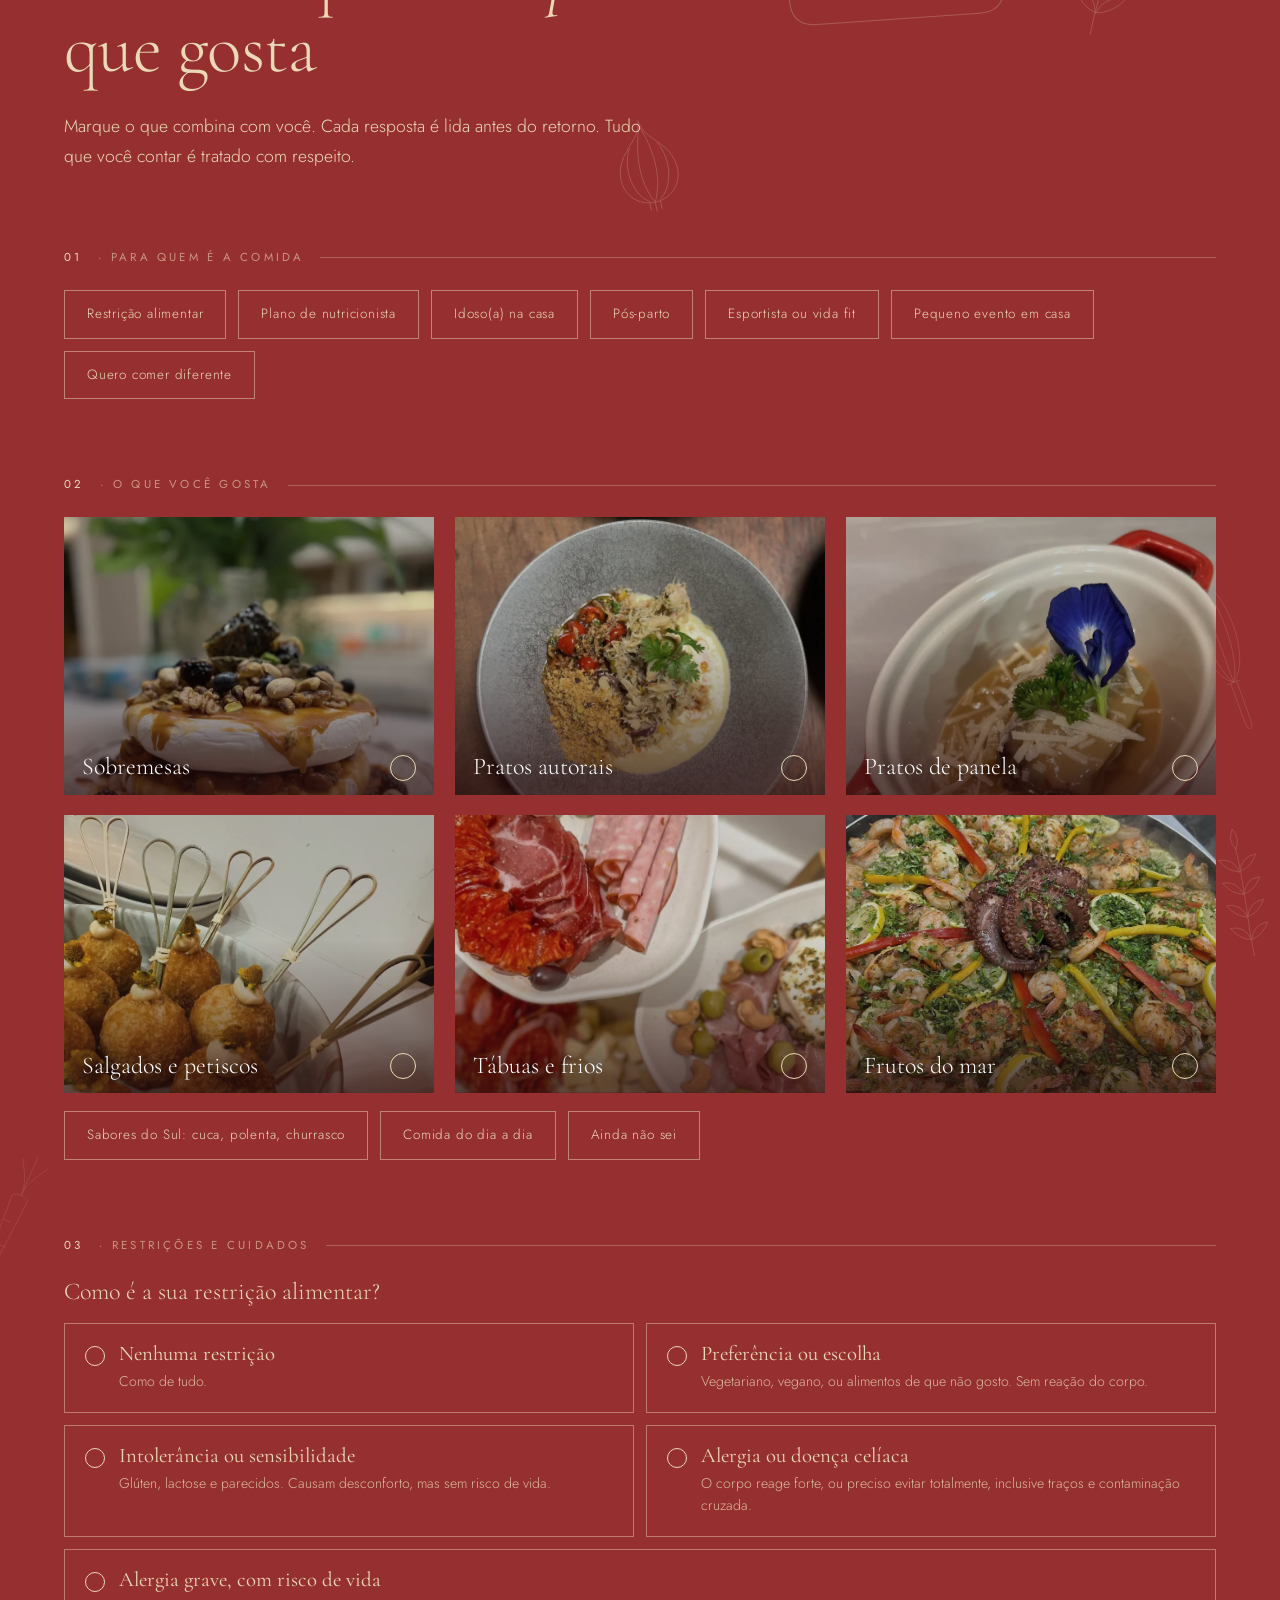
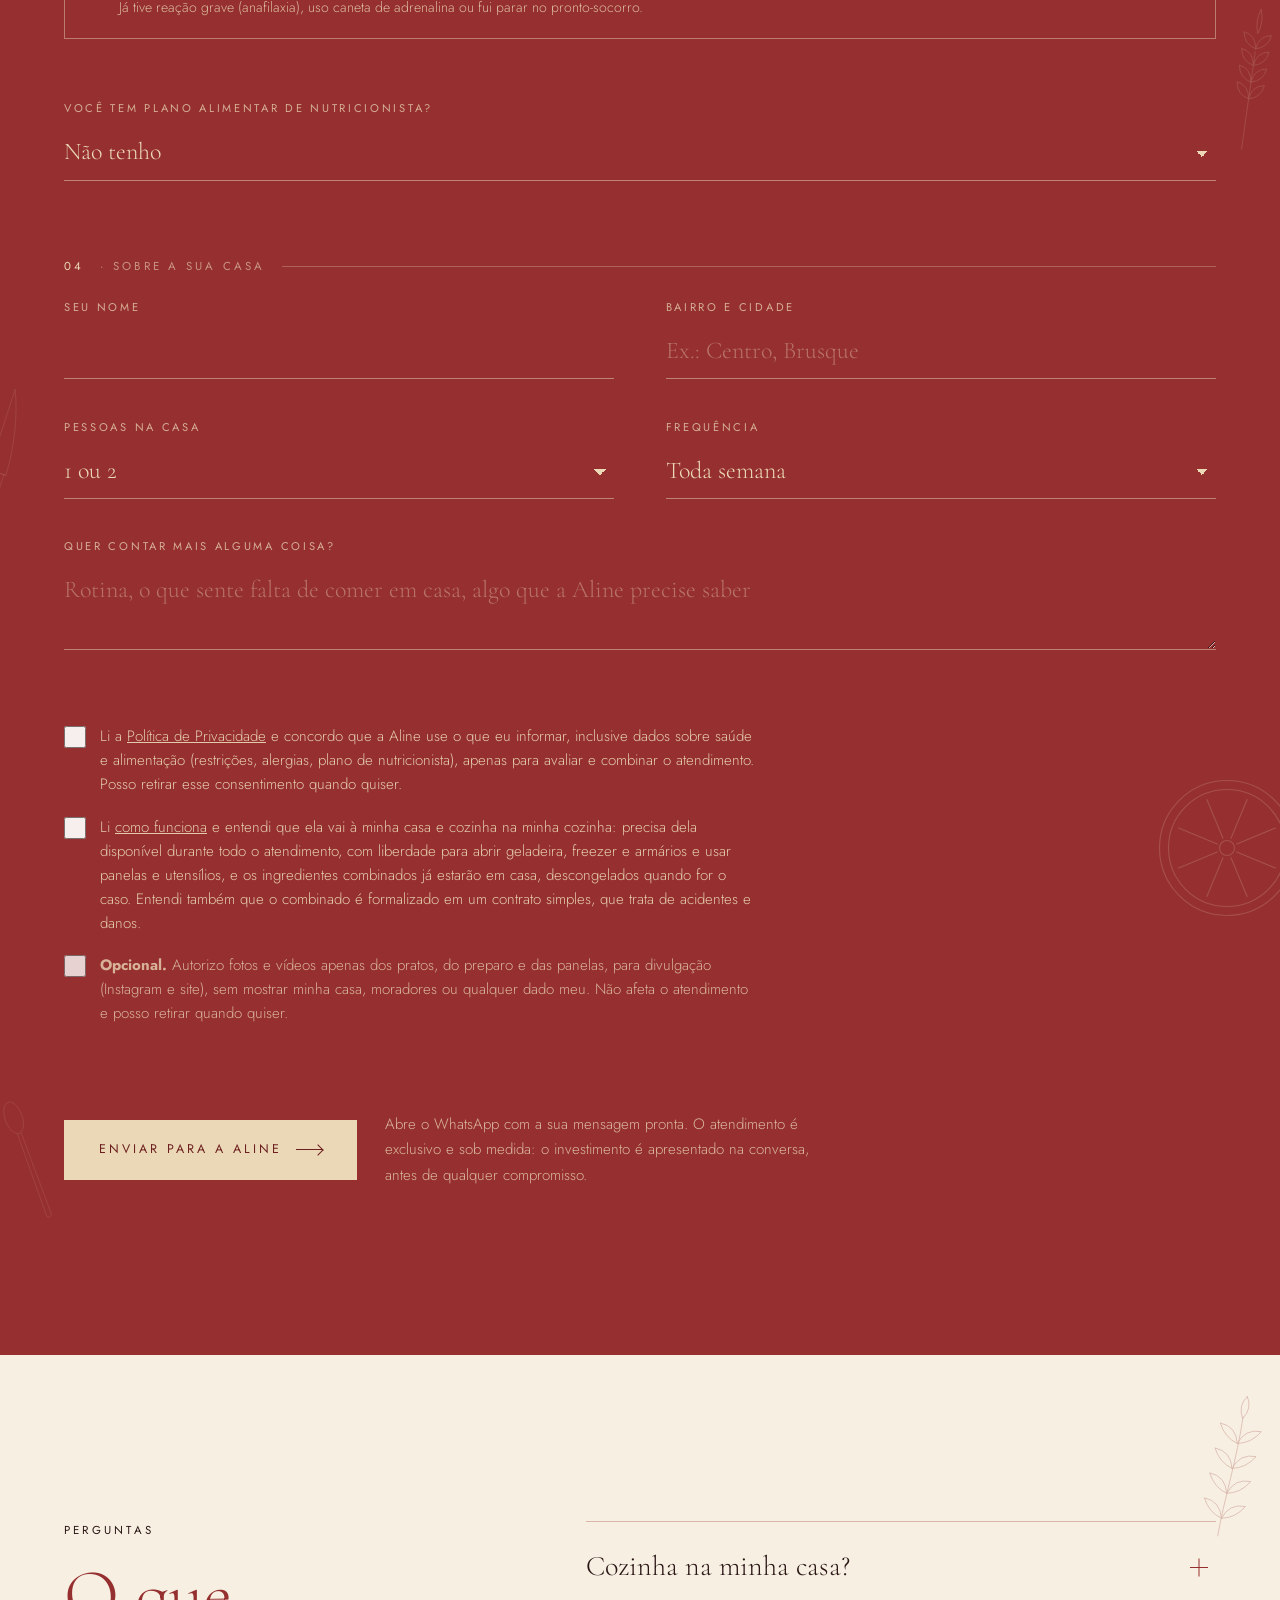
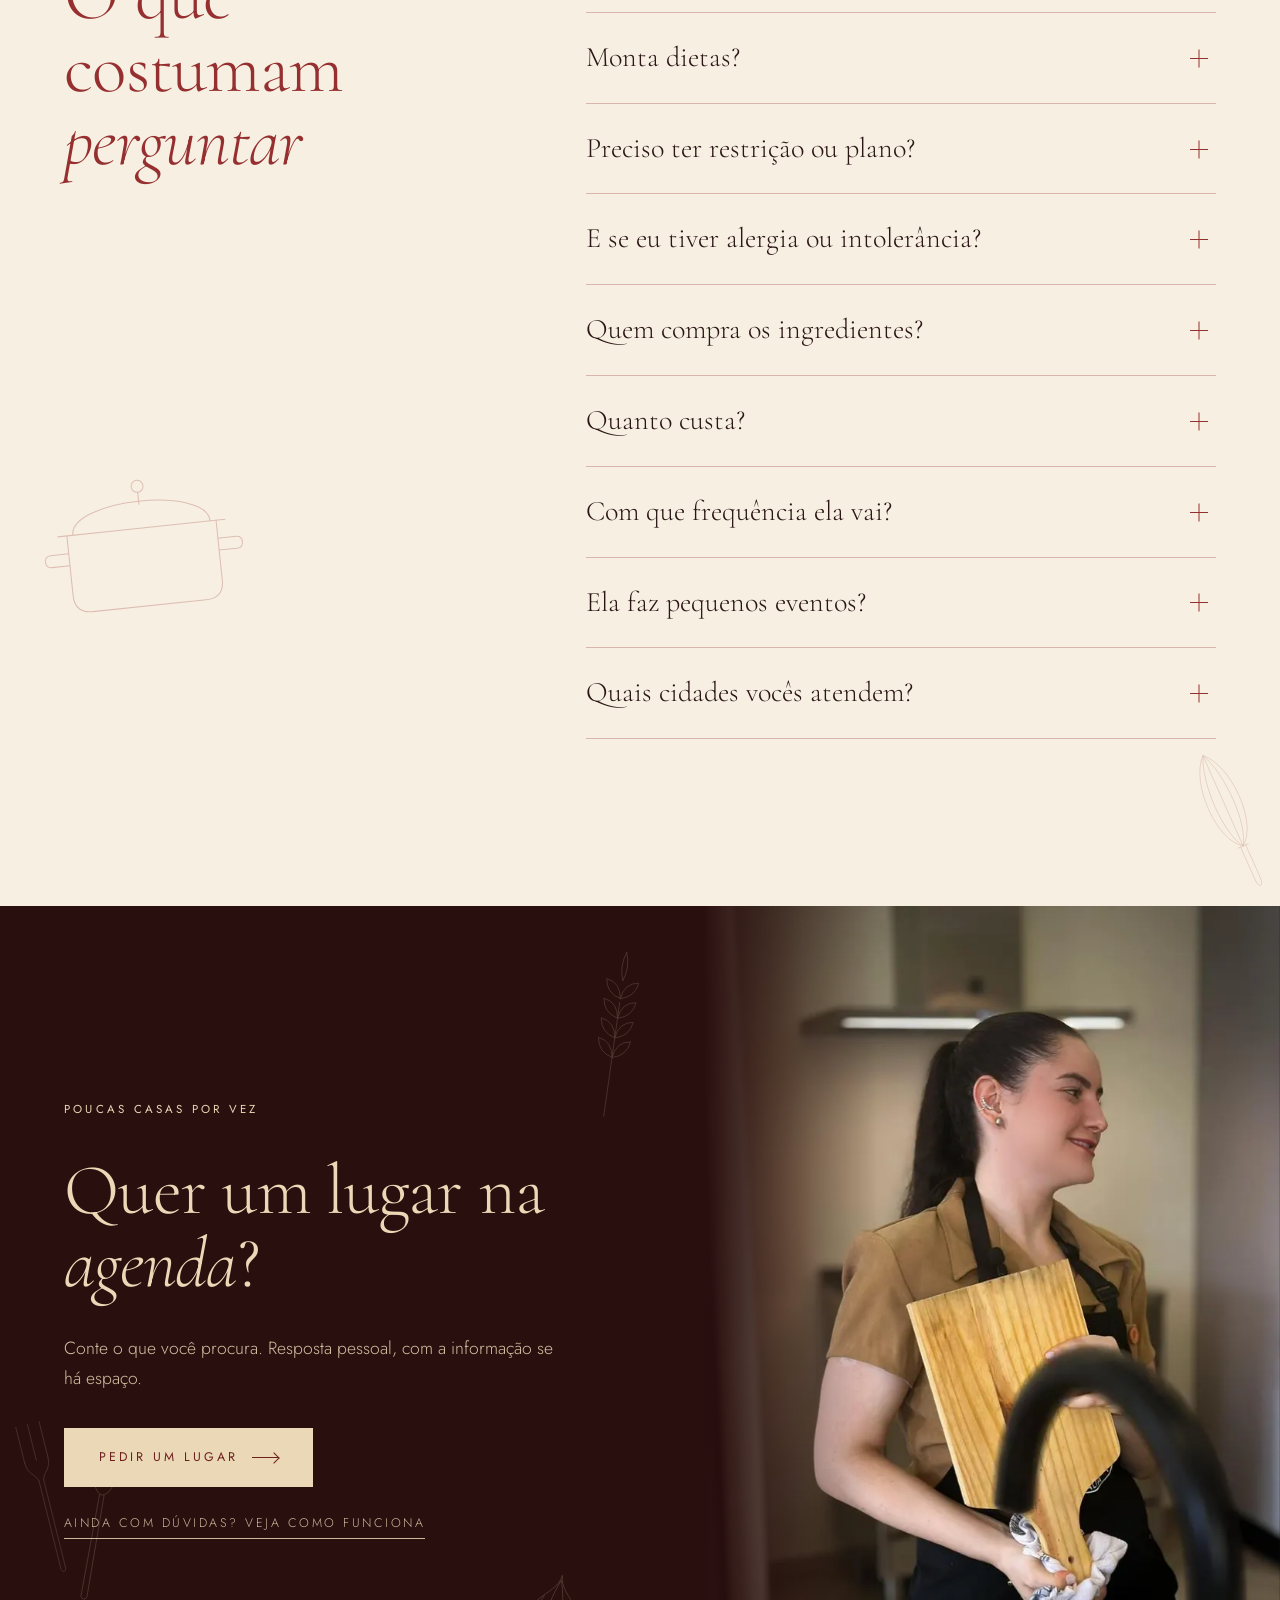
==== commit fbde838d: "Textos: currículo da Aline atualizado e chamada final em "Faz sentido para você?" Co-Authored-By: Cl" ====
--- a/beta/index.html
+++ b/beta/index.html
@@ -97,11 +97,12 @@
       <p class="rv">Nasci em Vilhena, no interior de Rondônia, numa casa de cultura sulista. Cresci entre cuca doce, polenta e churrasco, e esses sabores nunca saíram de mim. Em Brusque, eles fazem parte da mesa de todo mundo.</p>
       <p class="rv">Estudei Gastronomia em Porto Velho e passei anos cozinhando para eventos. Tive buffet próprio e servi até quinhentas pessoas de uma vez. Hoje escolhi o contrário: me dedico a levar qualidade alimentar direto para a casa de cada cliente, conhecendo quem vai comer e cozinhando do jeito que essa pessoa precisa.</p>
       <ul class="cred rv">
-        <li><b>01</b> Técnica em Gastronomia, FIMCA, Porto Velho</li>
-        <li><b>02</b> Curso de Cozinheiro, SENAC</li>
-        <li><b>03</b> Anos à frente de buffet próprio e eventos de até 500 pessoas</li>
-        <li><b>04</b> Chef em campanha da Le Creuset</li>
-        <li><b>05</b> Já cozinhou para um presidente da República</li>
+        <li><b>01</b> Formada em Gastronomia, FIMCA, Porto Velho</li>
+        <li><b>02</b> Professora de Gastronomia</li>
+        <li><b>03</b> Especialização em cozinha, SENAC</li>
+        <li><b>04</b> Anos à frente de buffet próprio e eventos de até 500 pessoas</li>
+        <li><b>05</b> Chef em campanha da Le Creuset</li>
+        <li><b>06</b> Selecionada entre vários chefs para cozinhar para o presidente da República, em Brasília</li>
       </ul>
       <div class="traj rv">
         <p class="label">Antes das casas, anos de eventos</p>
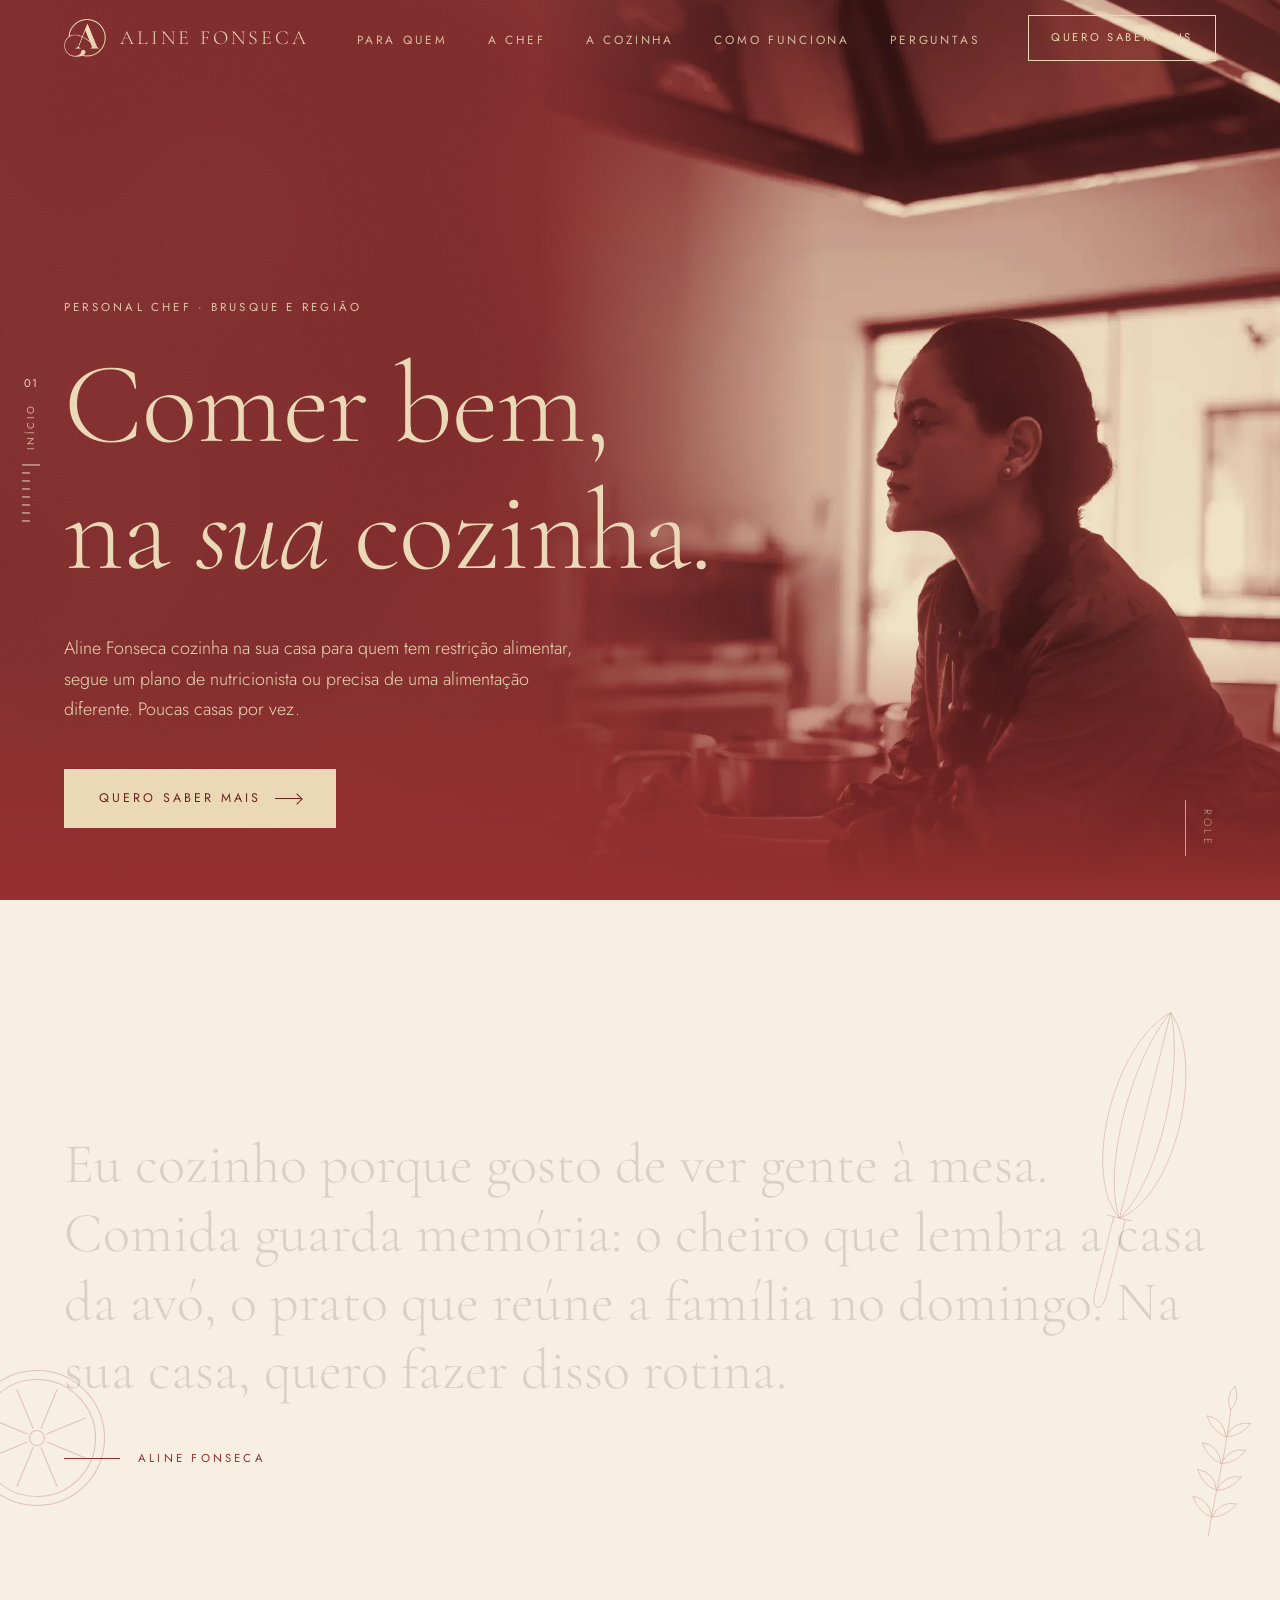
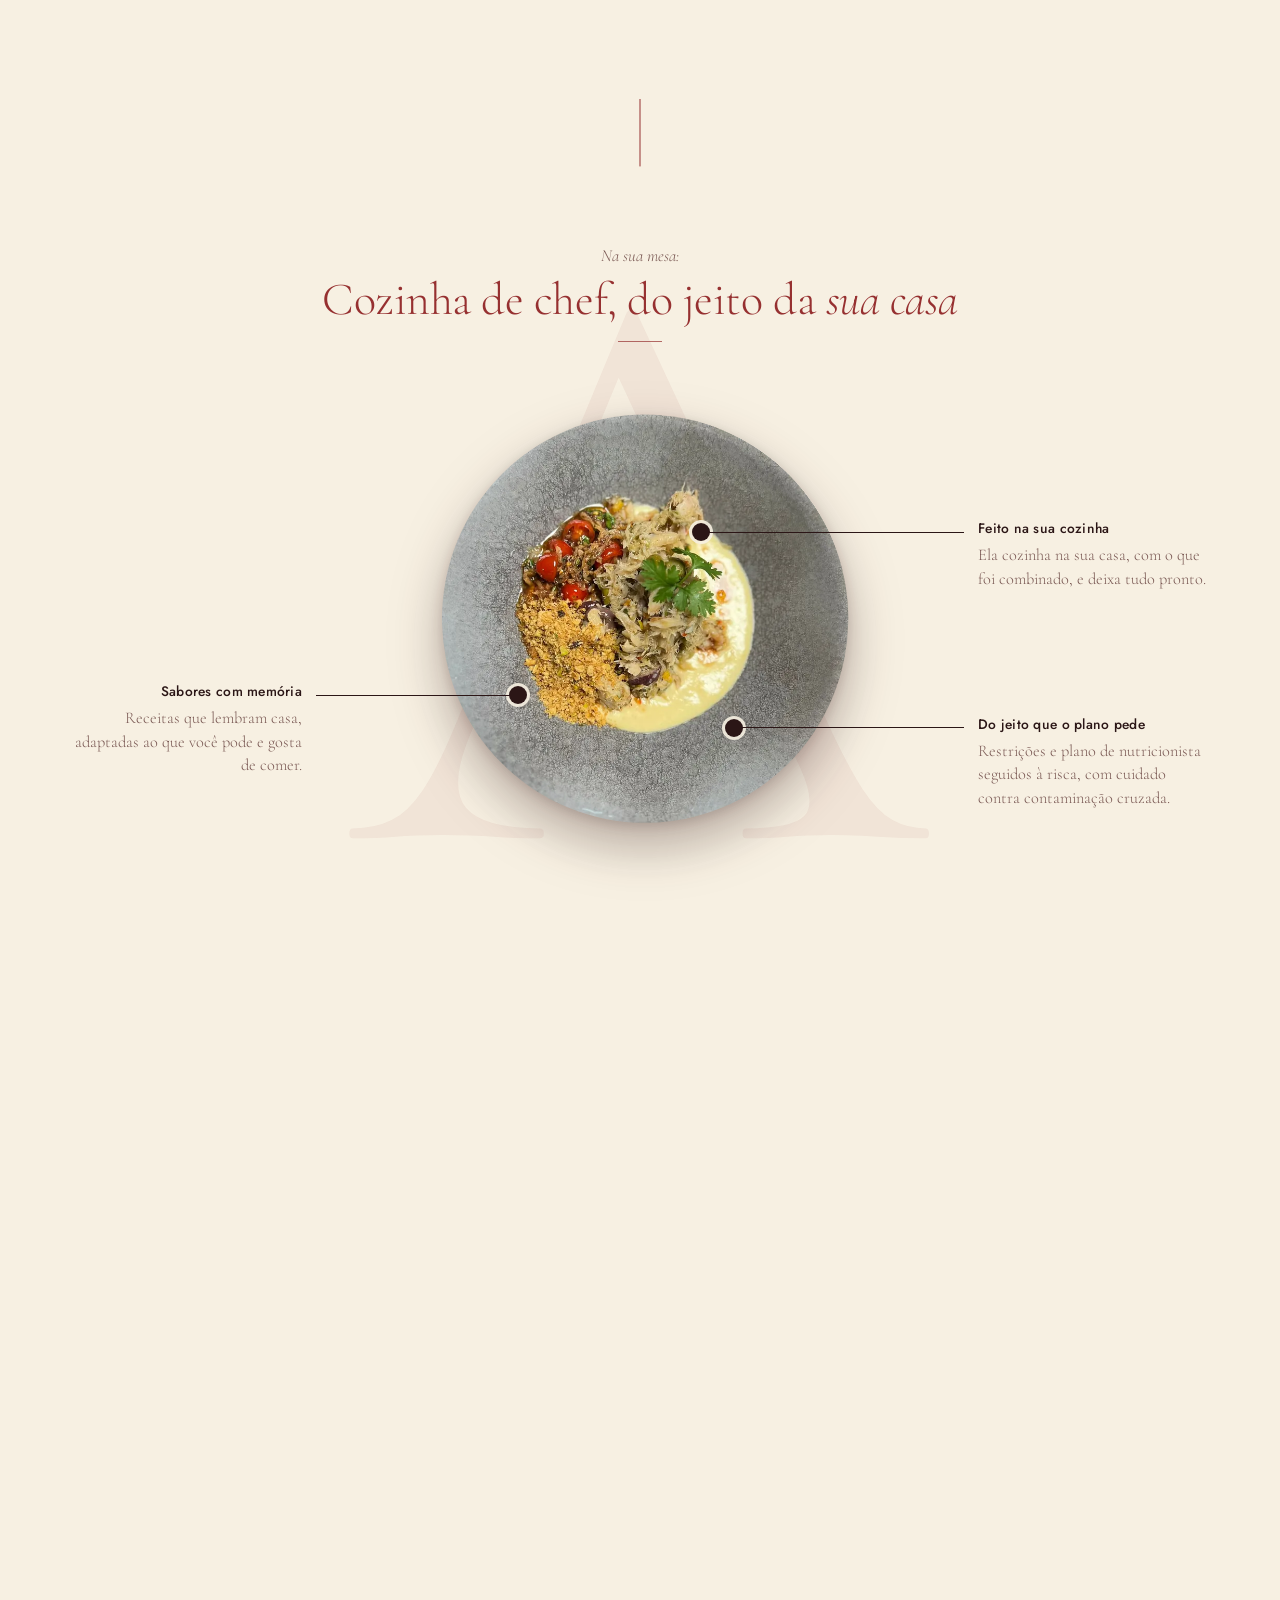
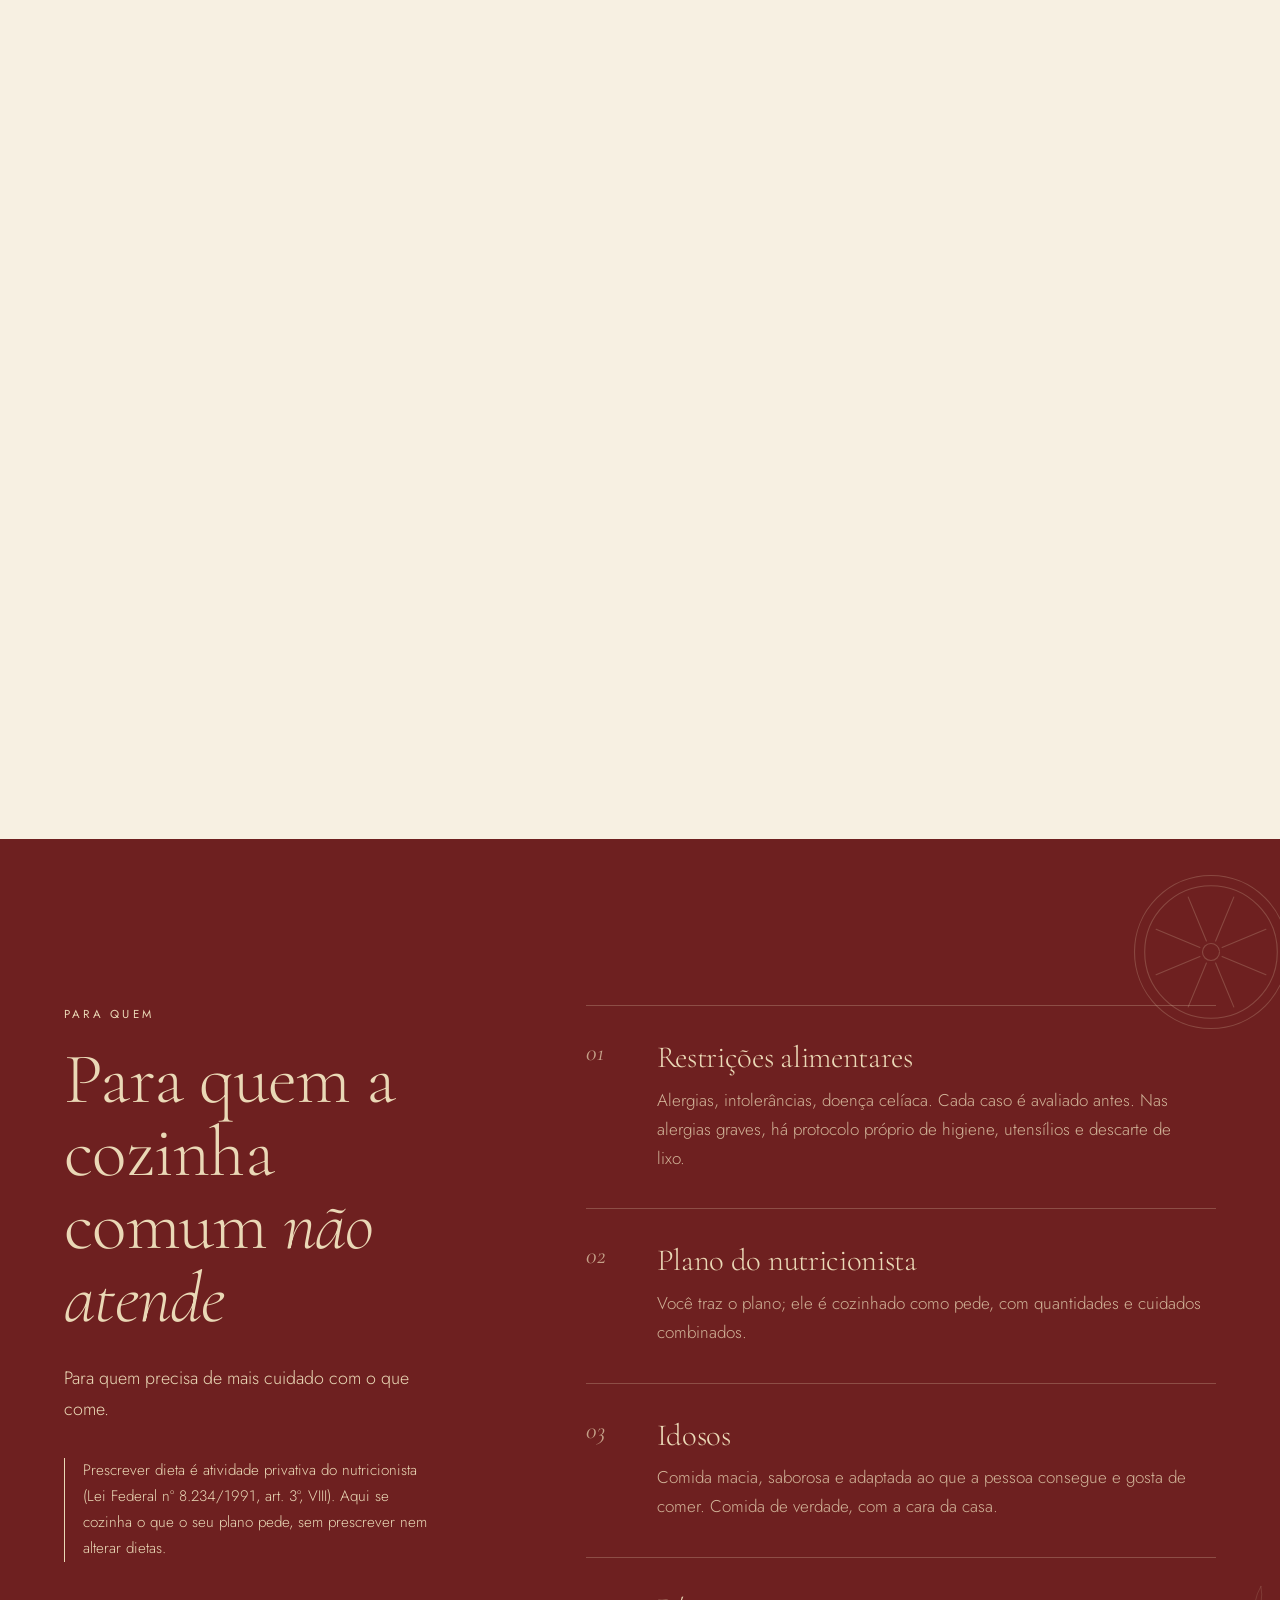
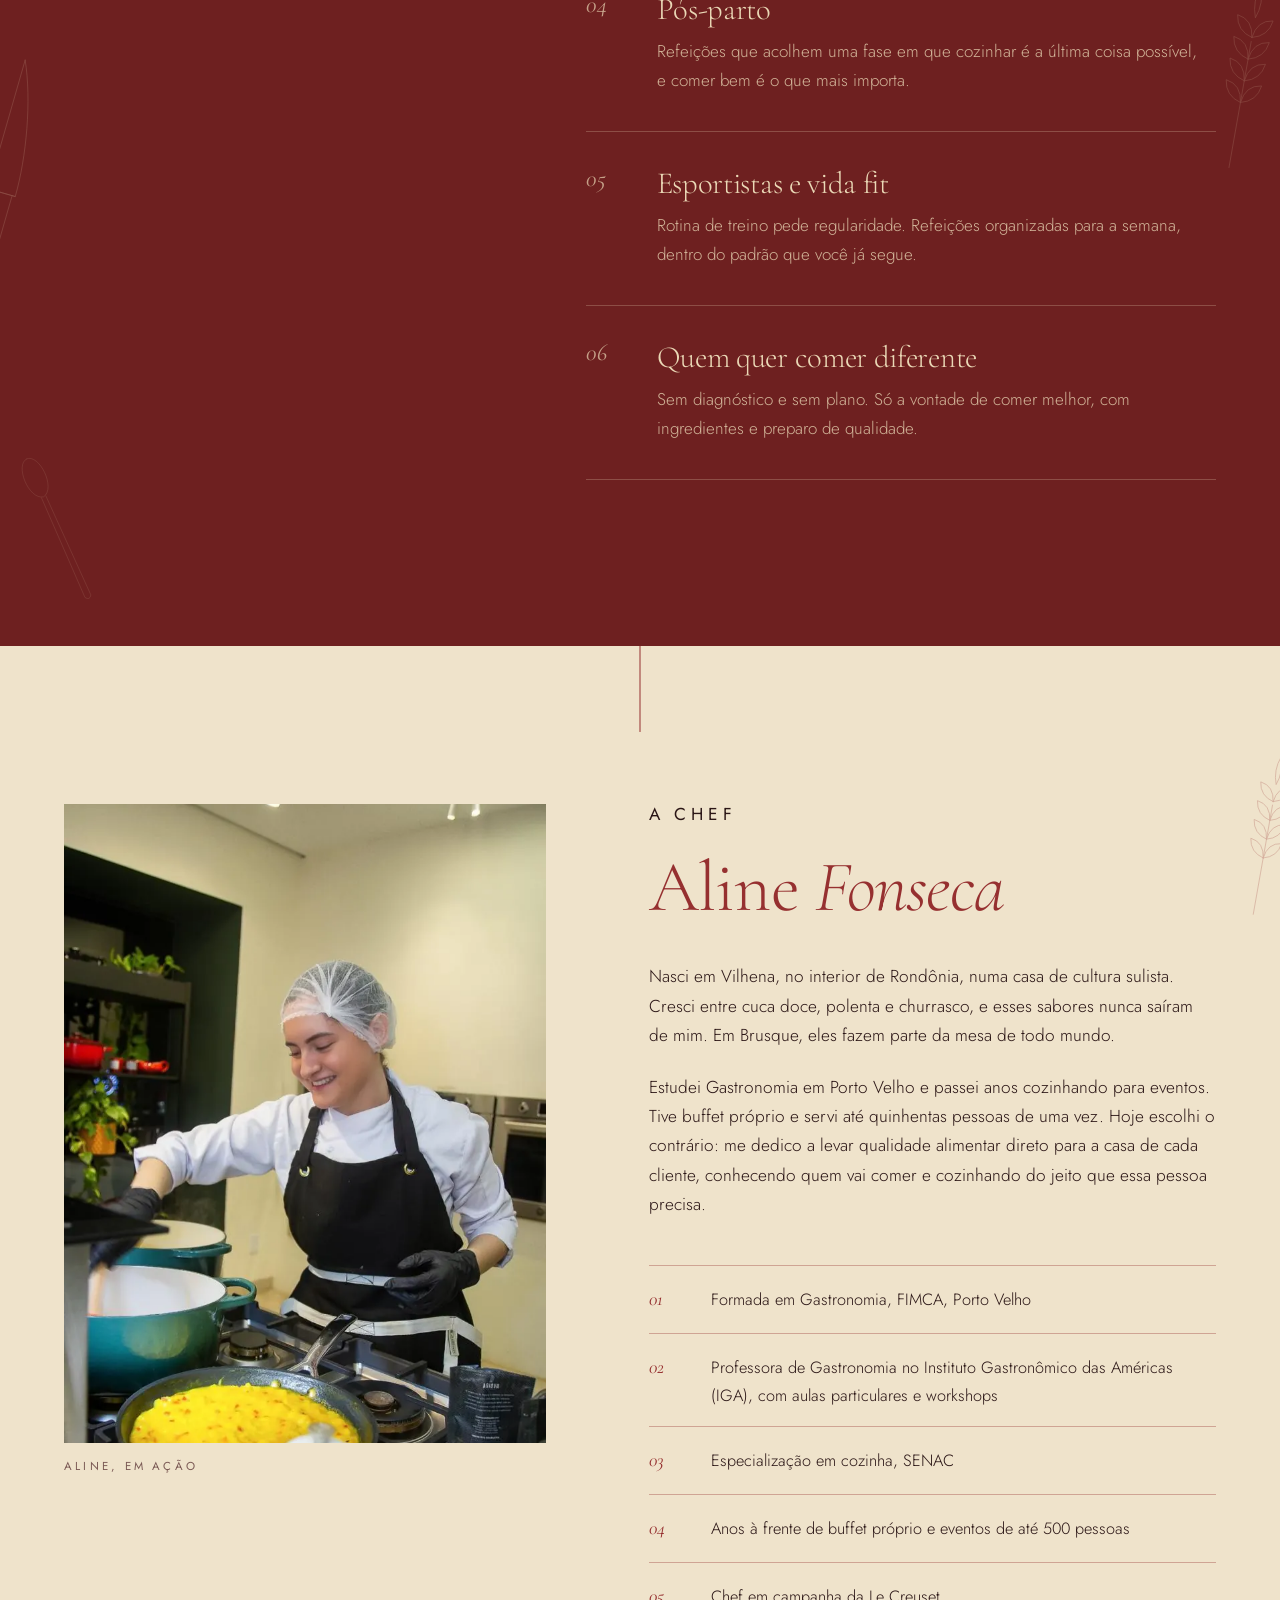
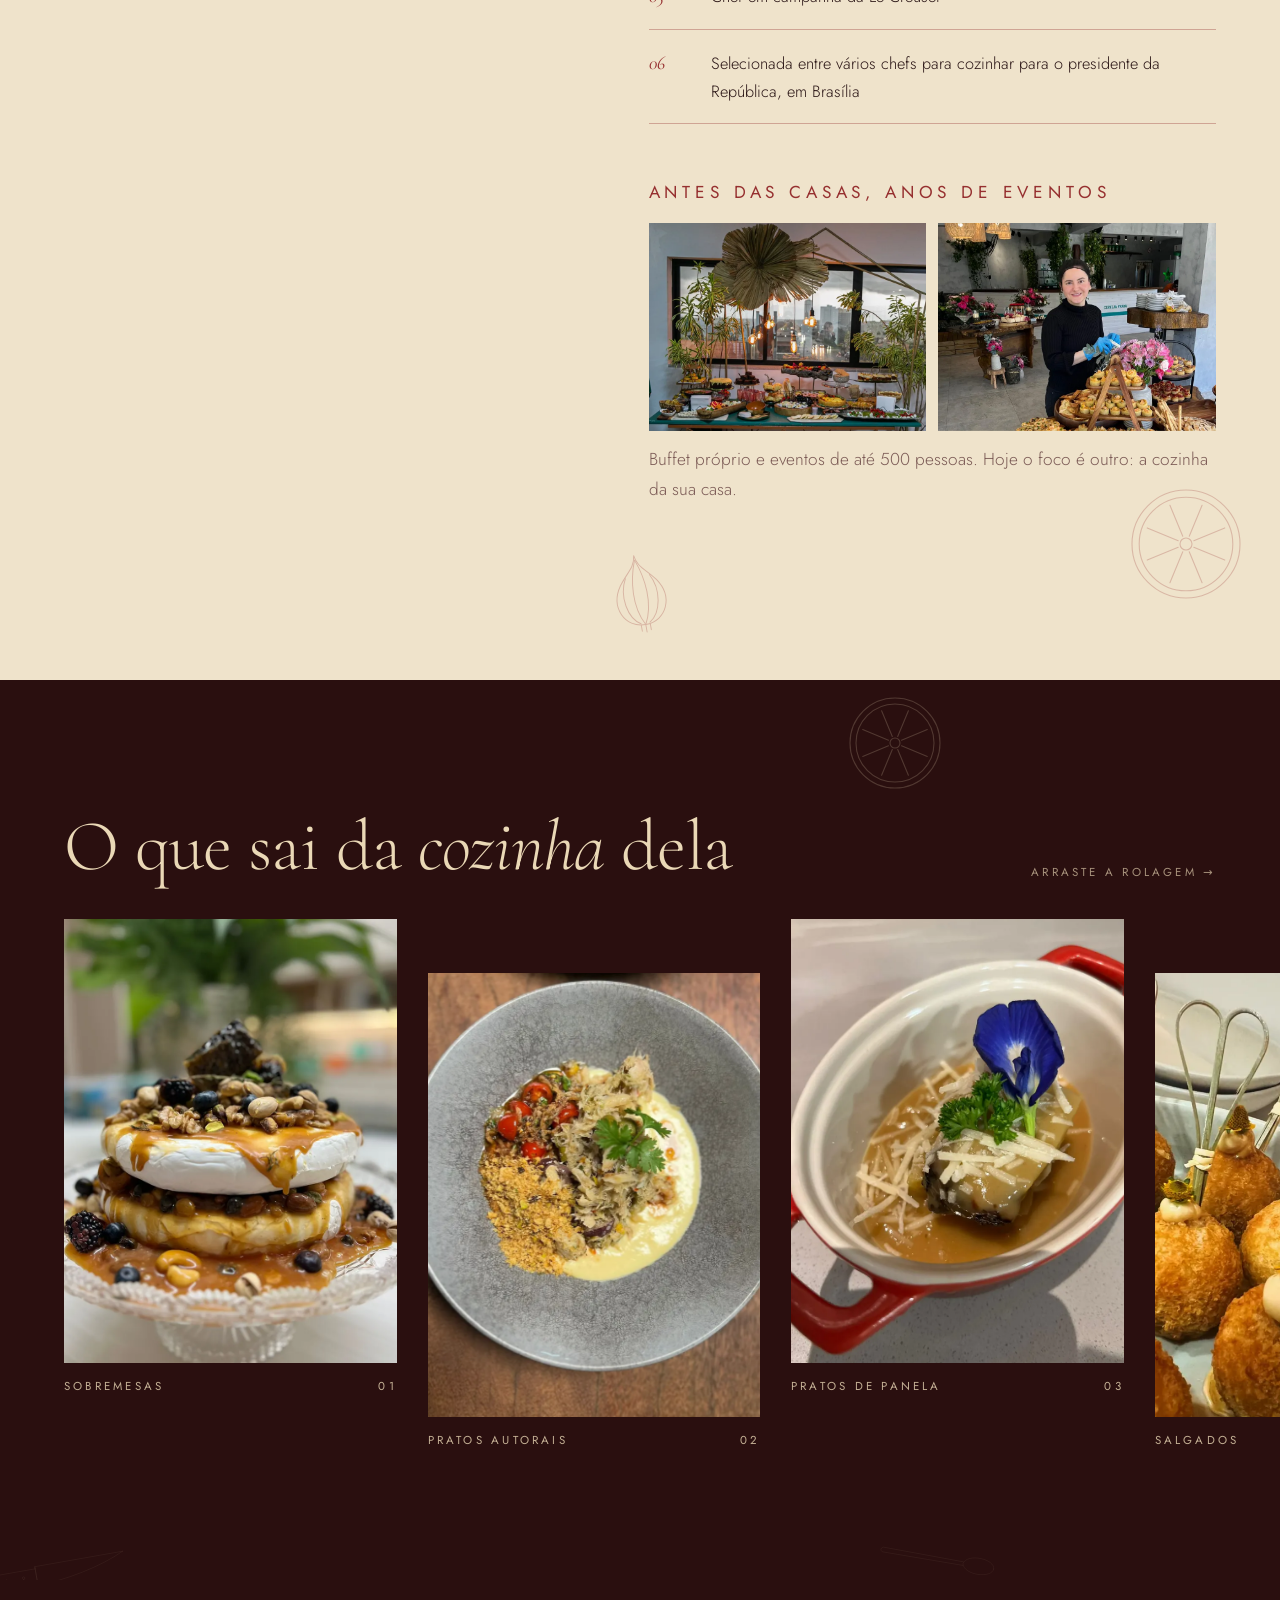
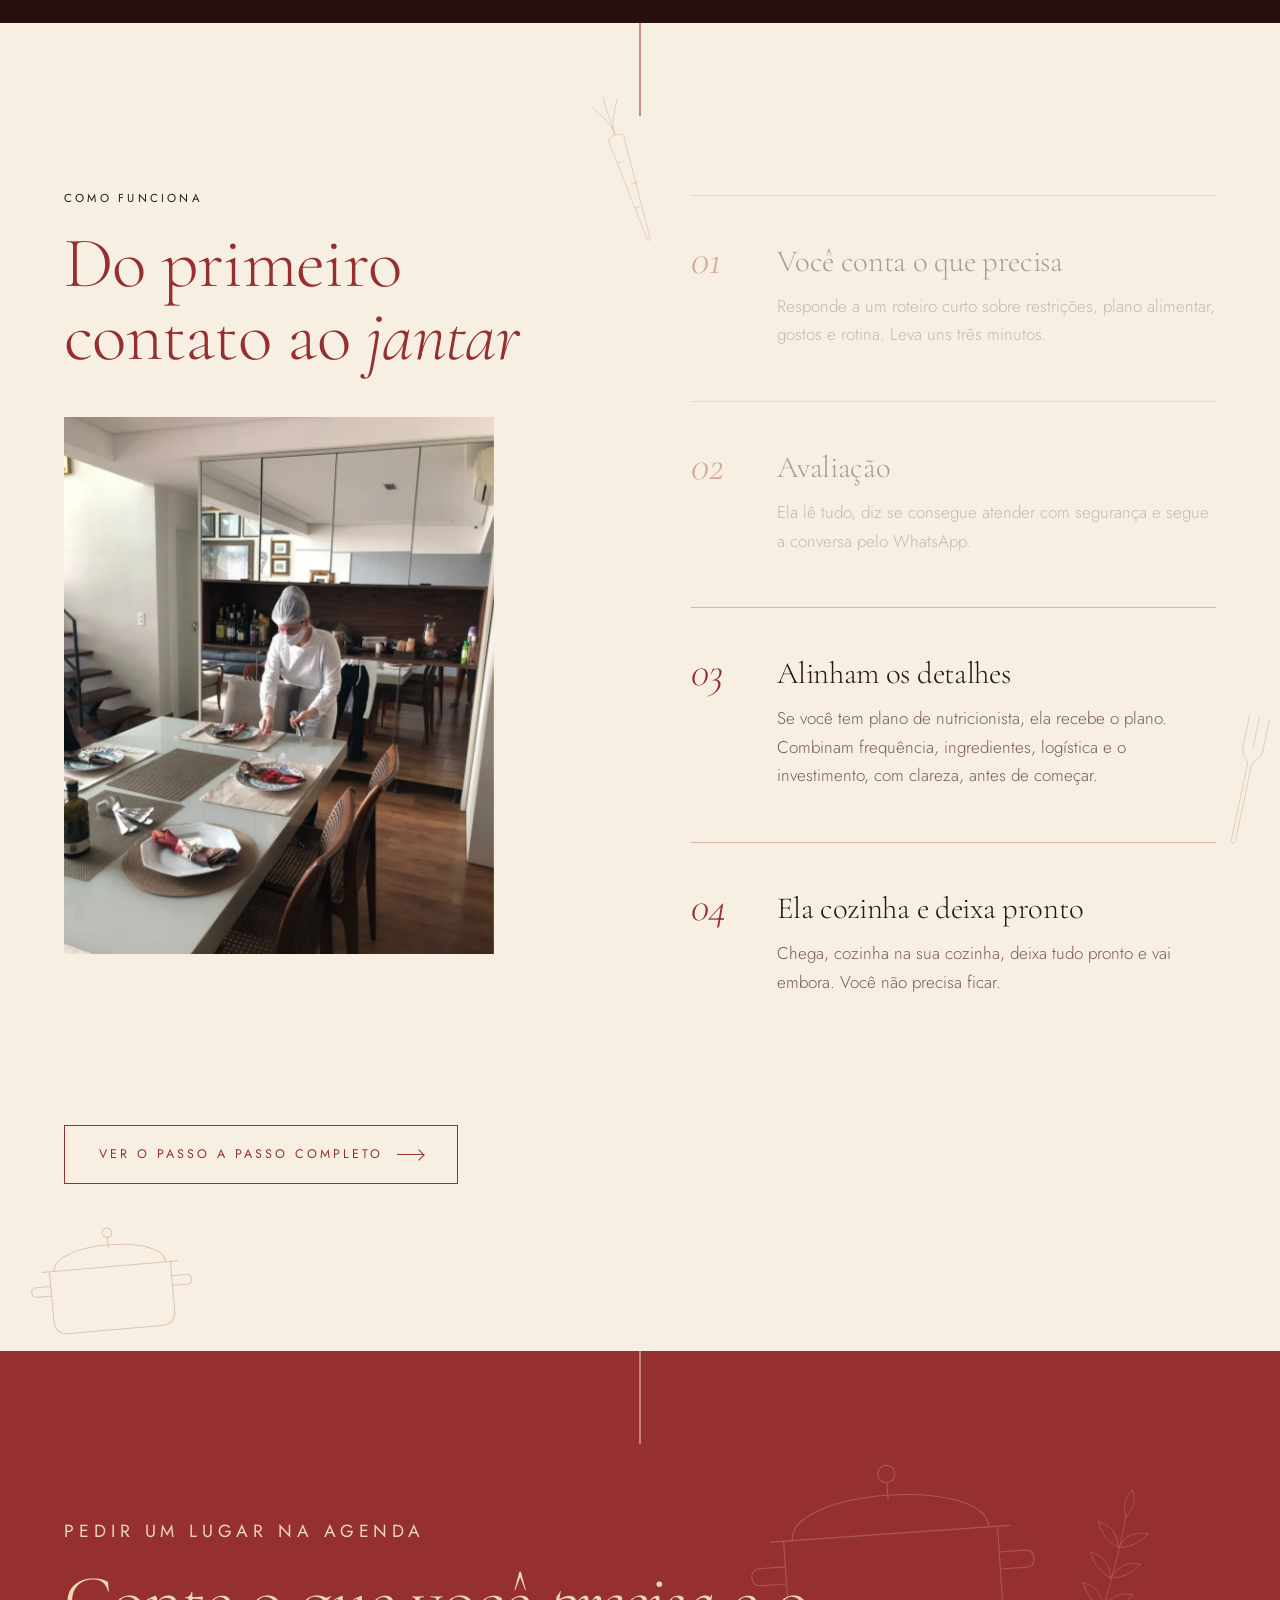
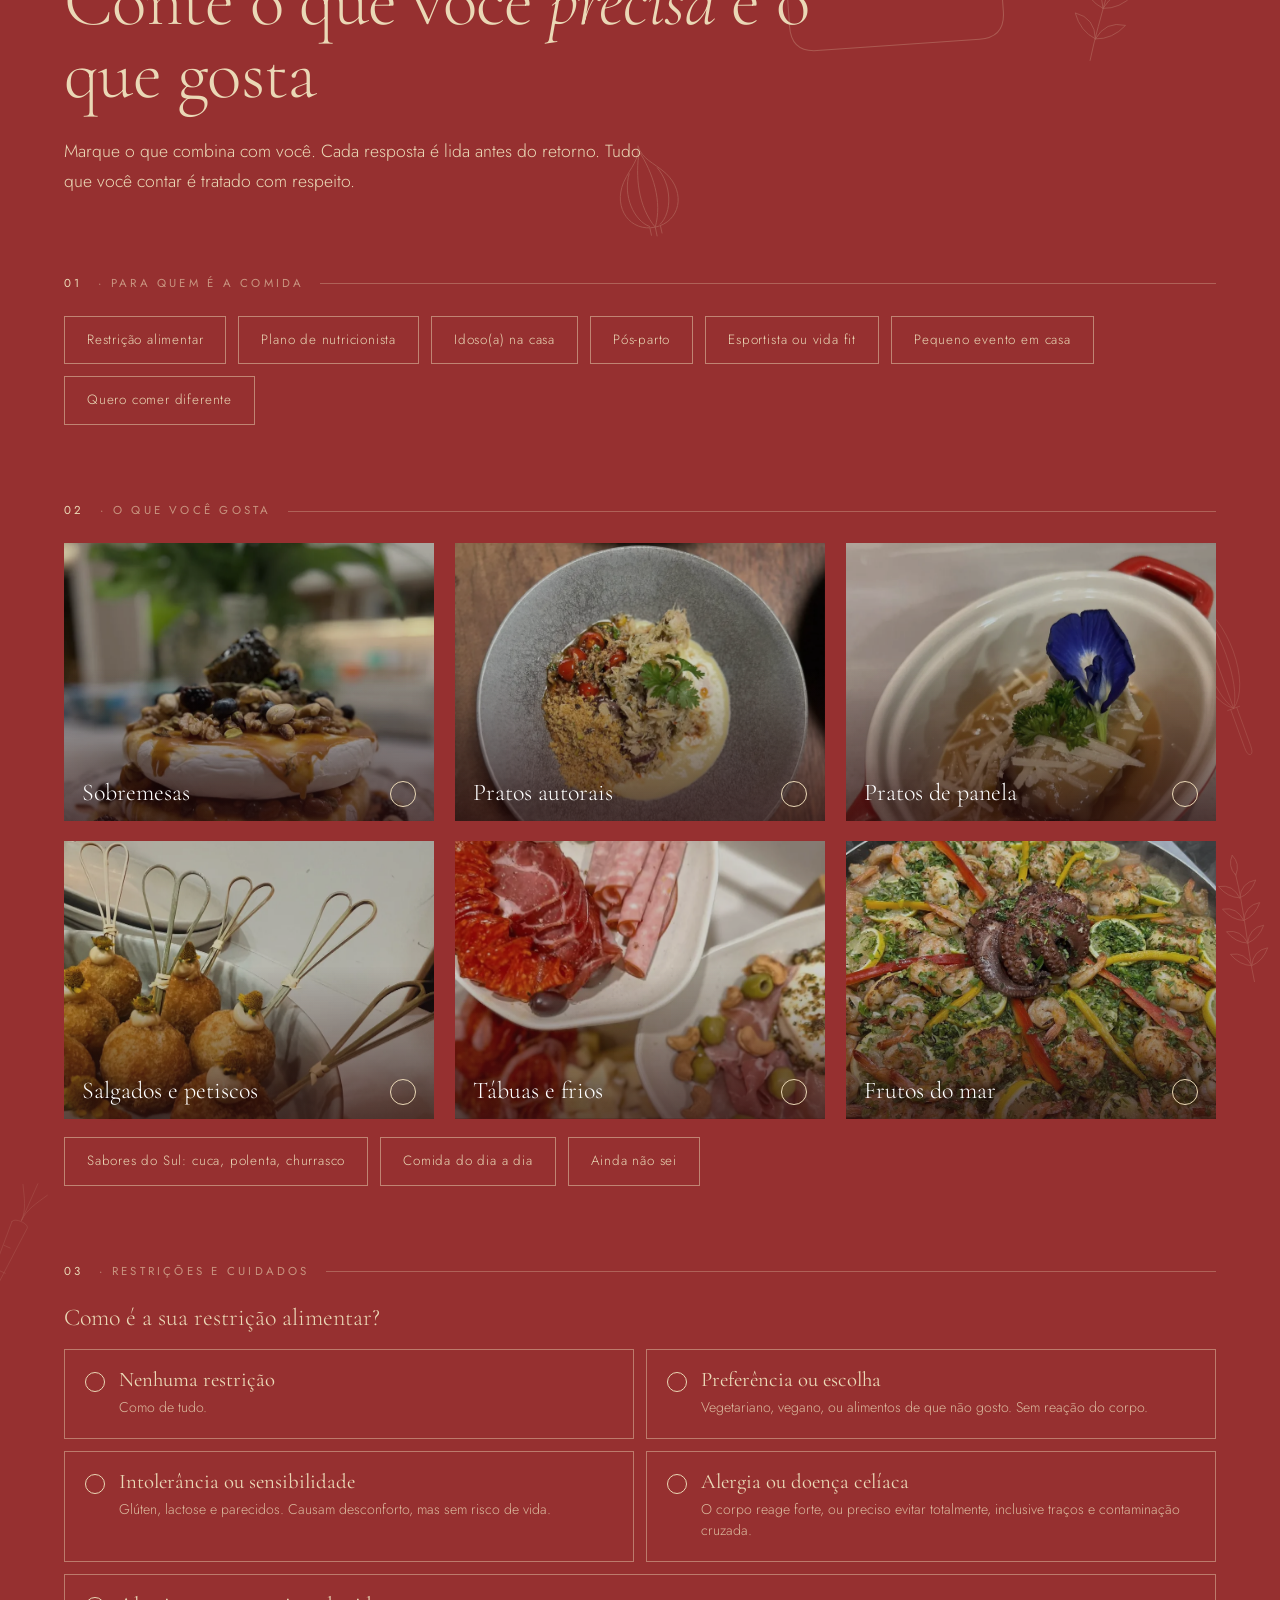
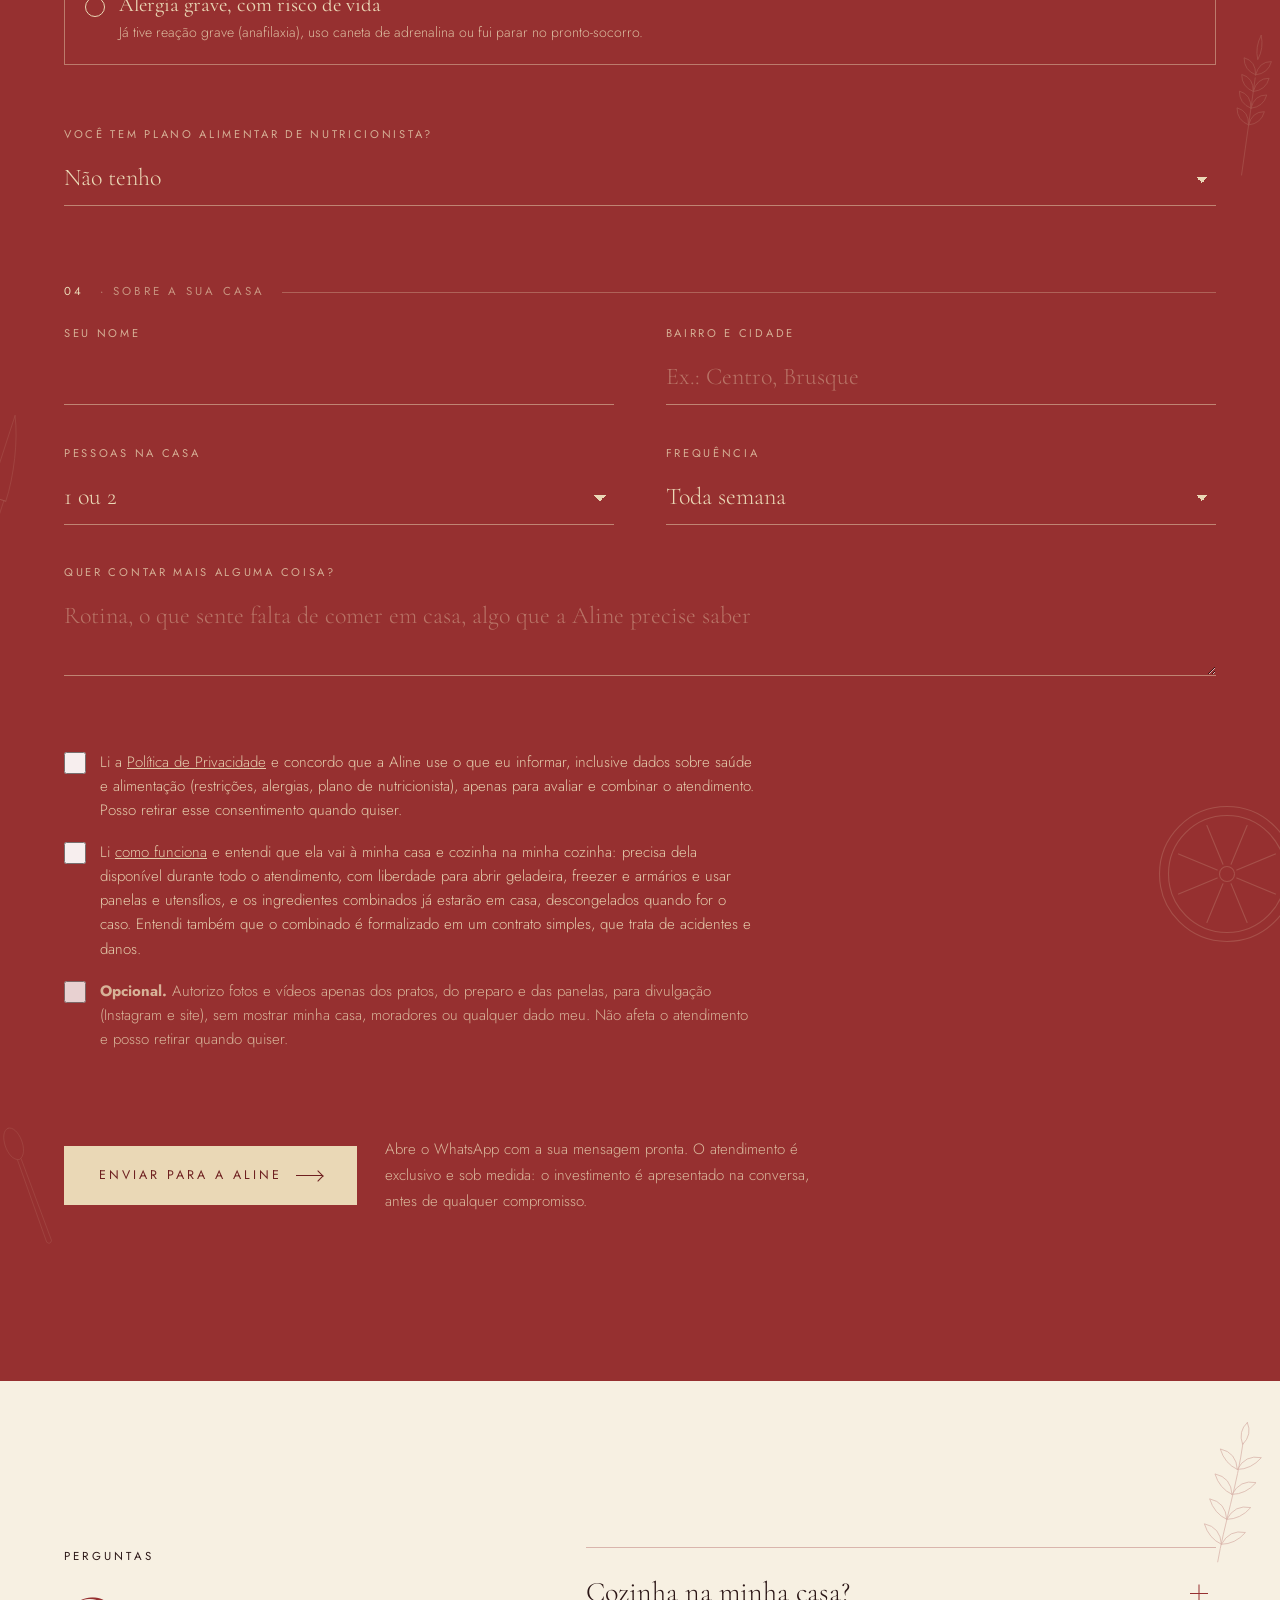
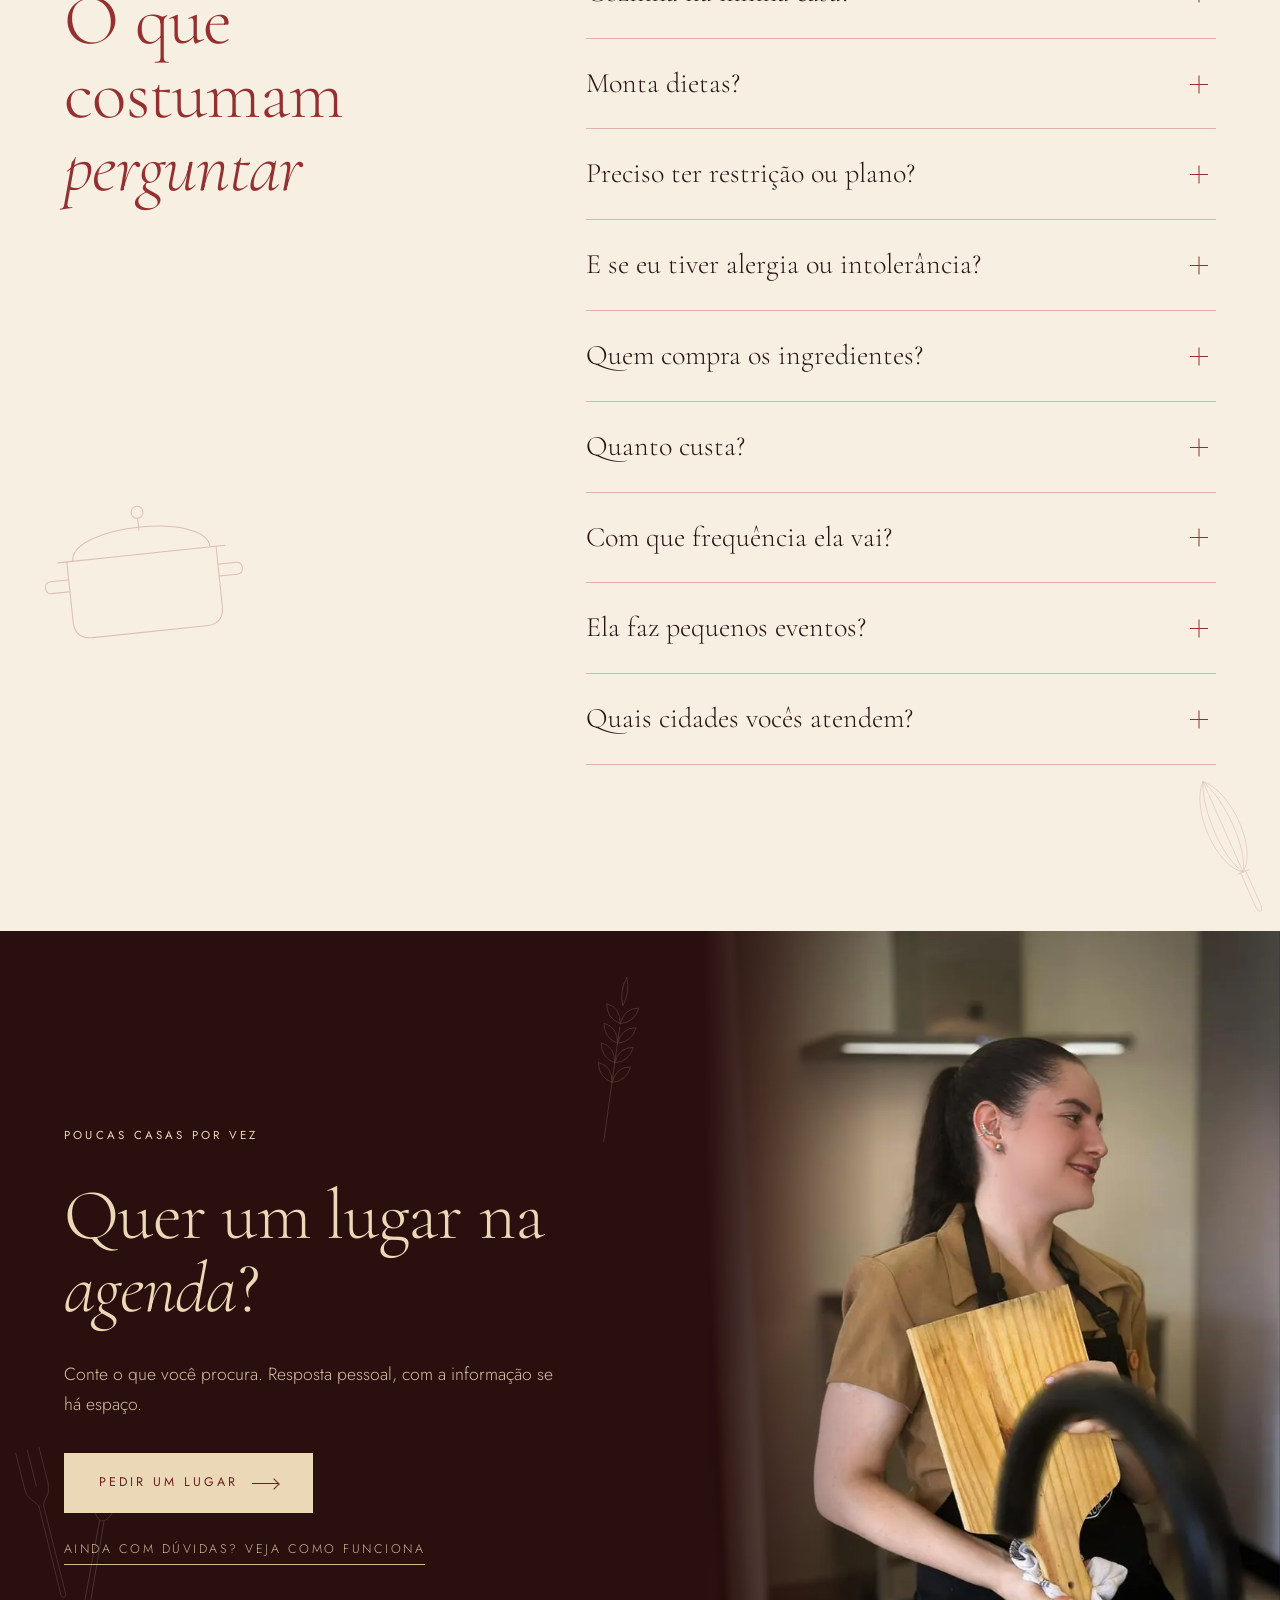
==== commit f9eb9d6a: "Currículo: professora no IGA, aulas particulares e workshops Co-Authored-By: Claude Opus 5.5 <norepl" ====
--- a/beta/index.html
+++ b/beta/index.html
@@ -98,7 +98,7 @@
       <p class="rv">Estudei Gastronomia em Porto Velho e passei anos cozinhando para eventos. Tive buffet próprio e servi até quinhentas pessoas de uma vez. Hoje escolhi o contrário: me dedico a levar qualidade alimentar direto para a casa de cada cliente, conhecendo quem vai comer e cozinhando do jeito que essa pessoa precisa.</p>
       <ul class="cred rv">
         <li><b>01</b> Formada em Gastronomia, FIMCA, Porto Velho</li>
-        <li><b>02</b> Professora de Gastronomia</li>
+        <li><b>02</b> Professora de Gastronomia no Instituto Gastronômico das Américas (IGA), com aulas particulares e workshops</li>
         <li><b>03</b> Especialização em cozinha, SENAC</li>
         <li><b>04</b> Anos à frente de buffet próprio e eventos de até 500 pessoas</li>
         <li><b>05</b> Chef em campanha da Le Creuset</li>
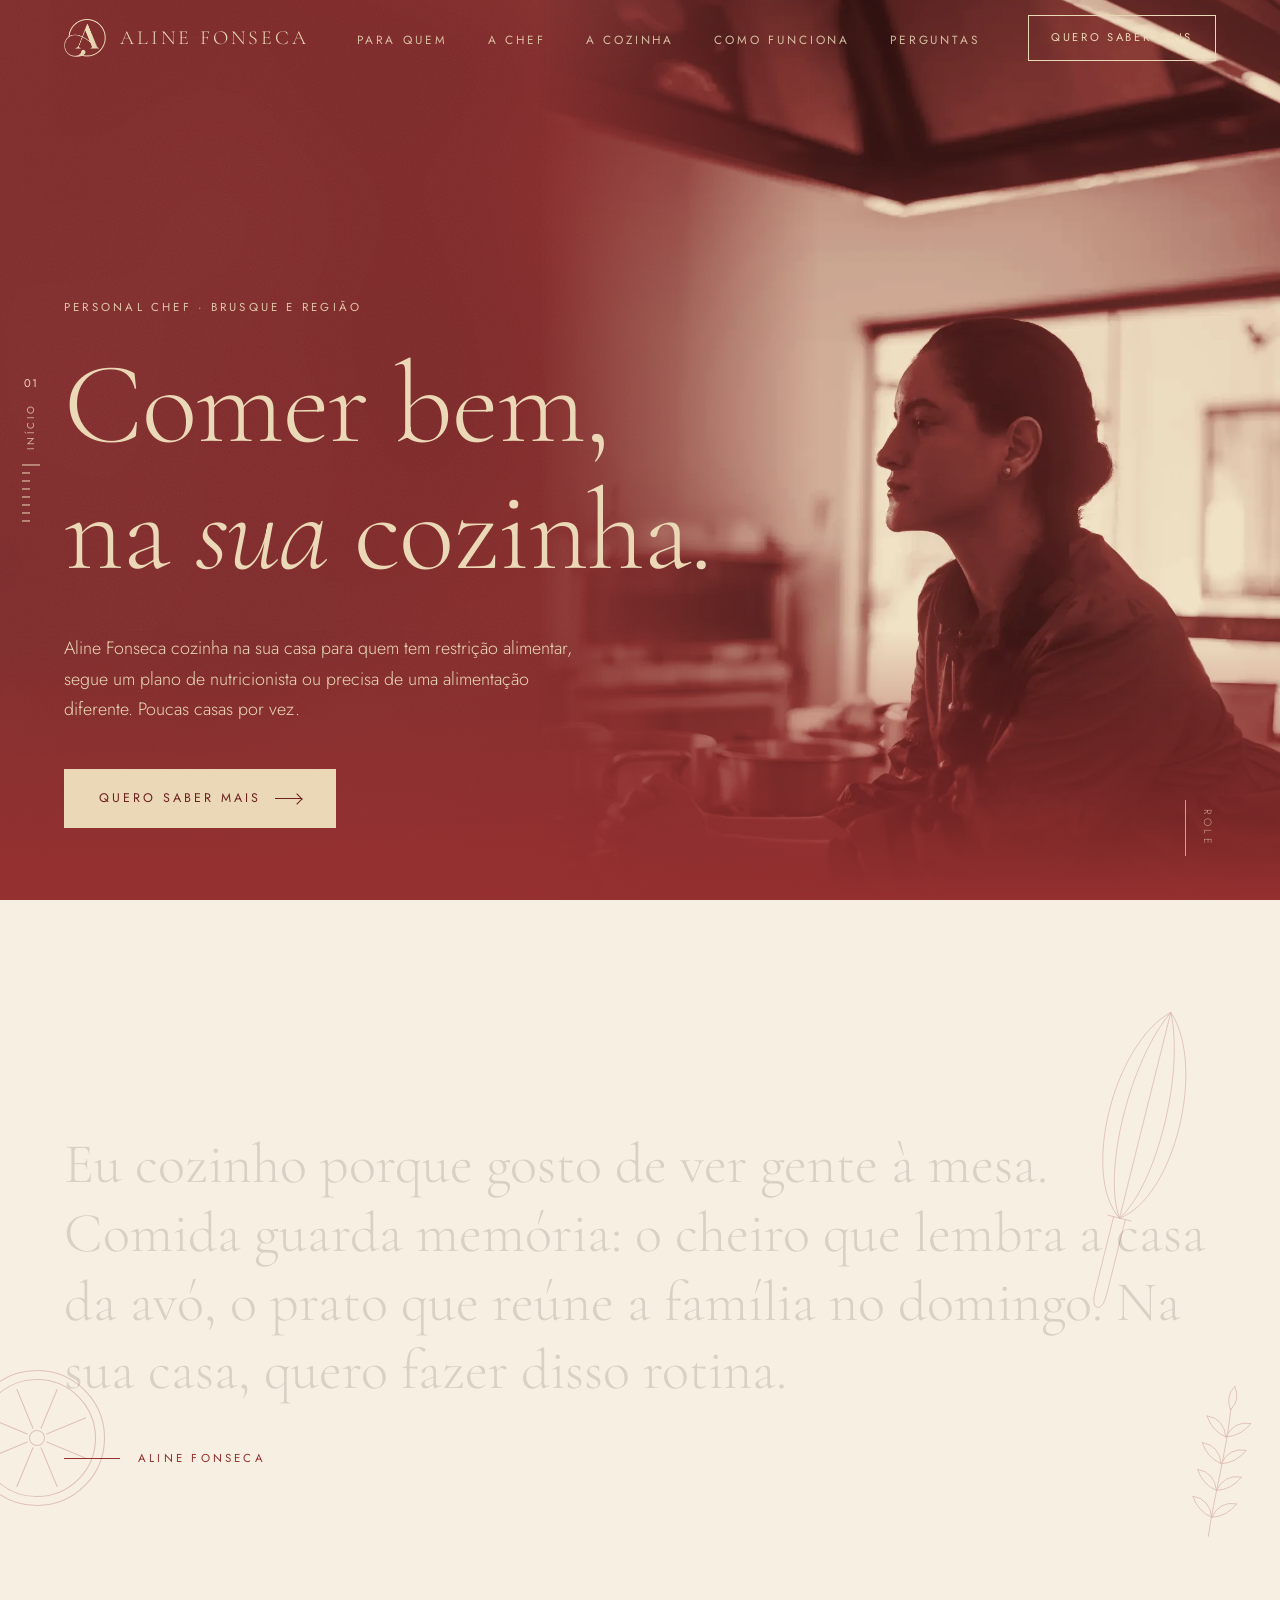
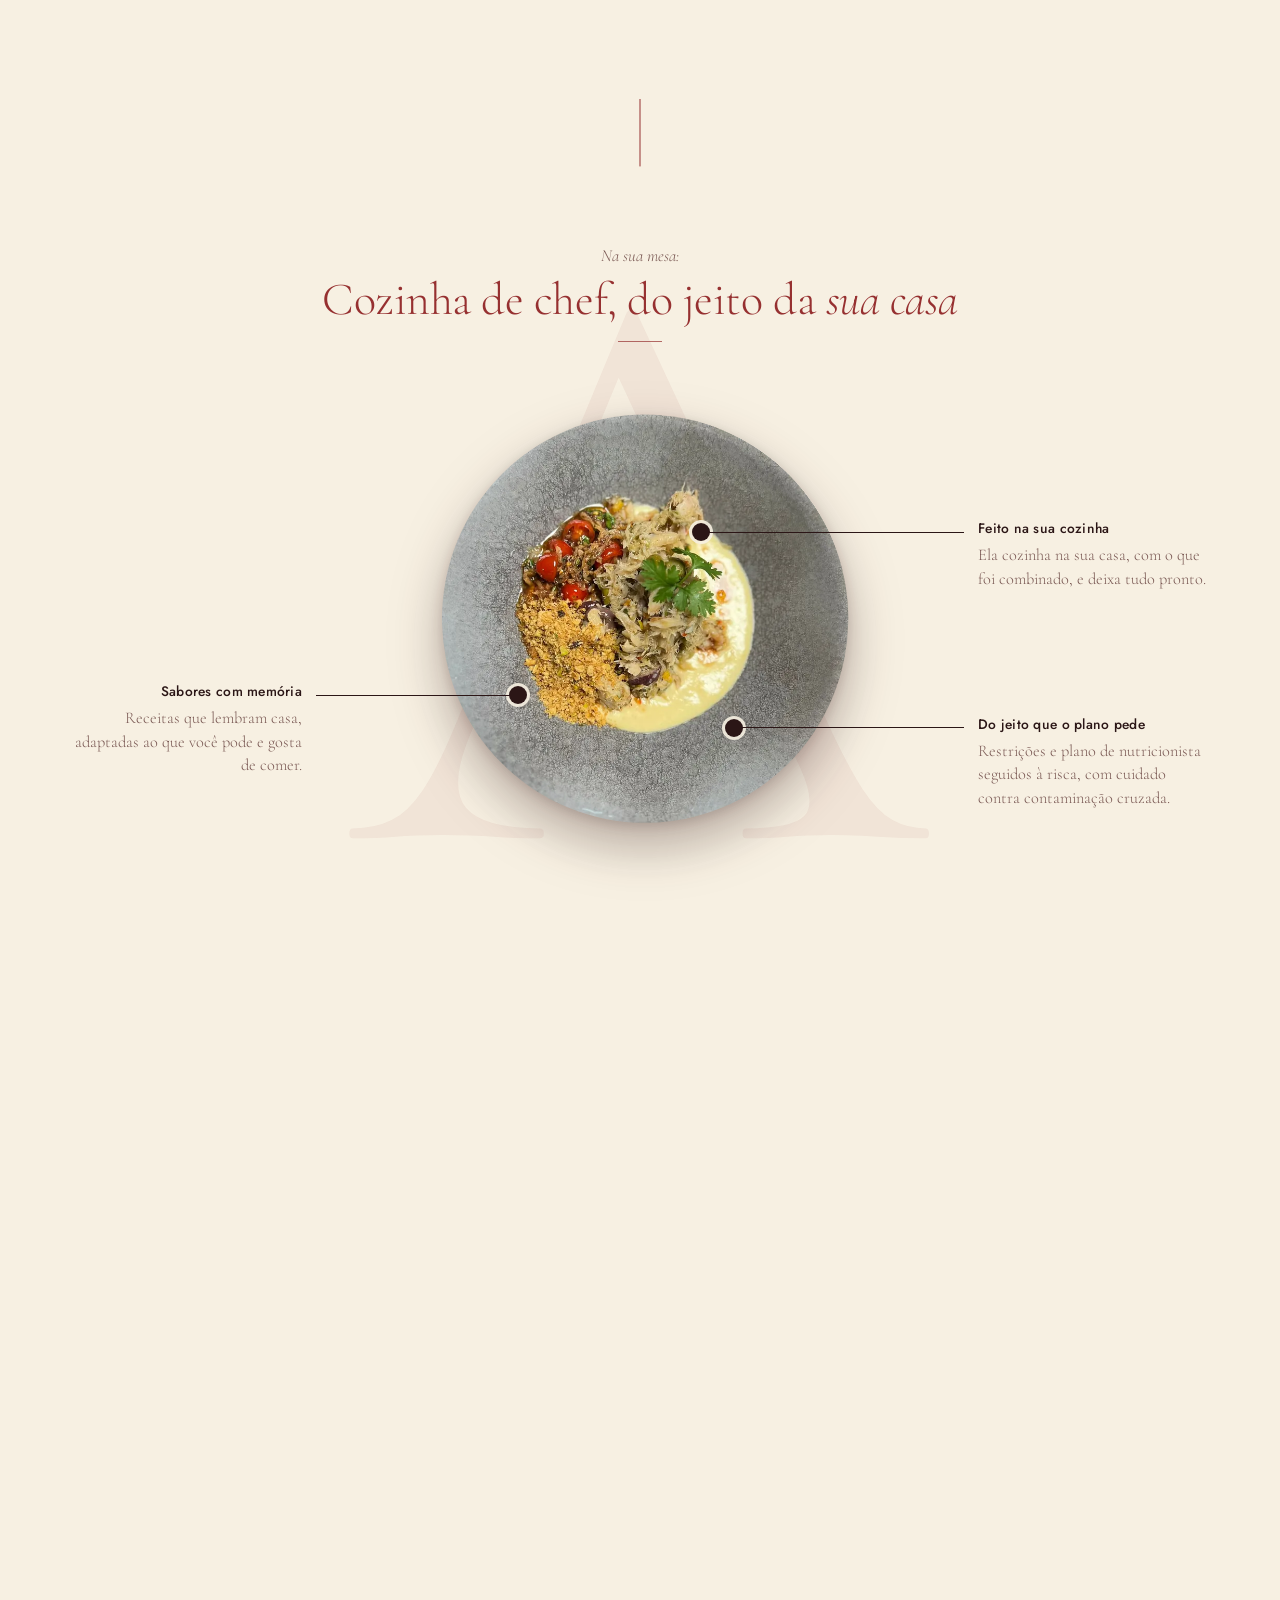
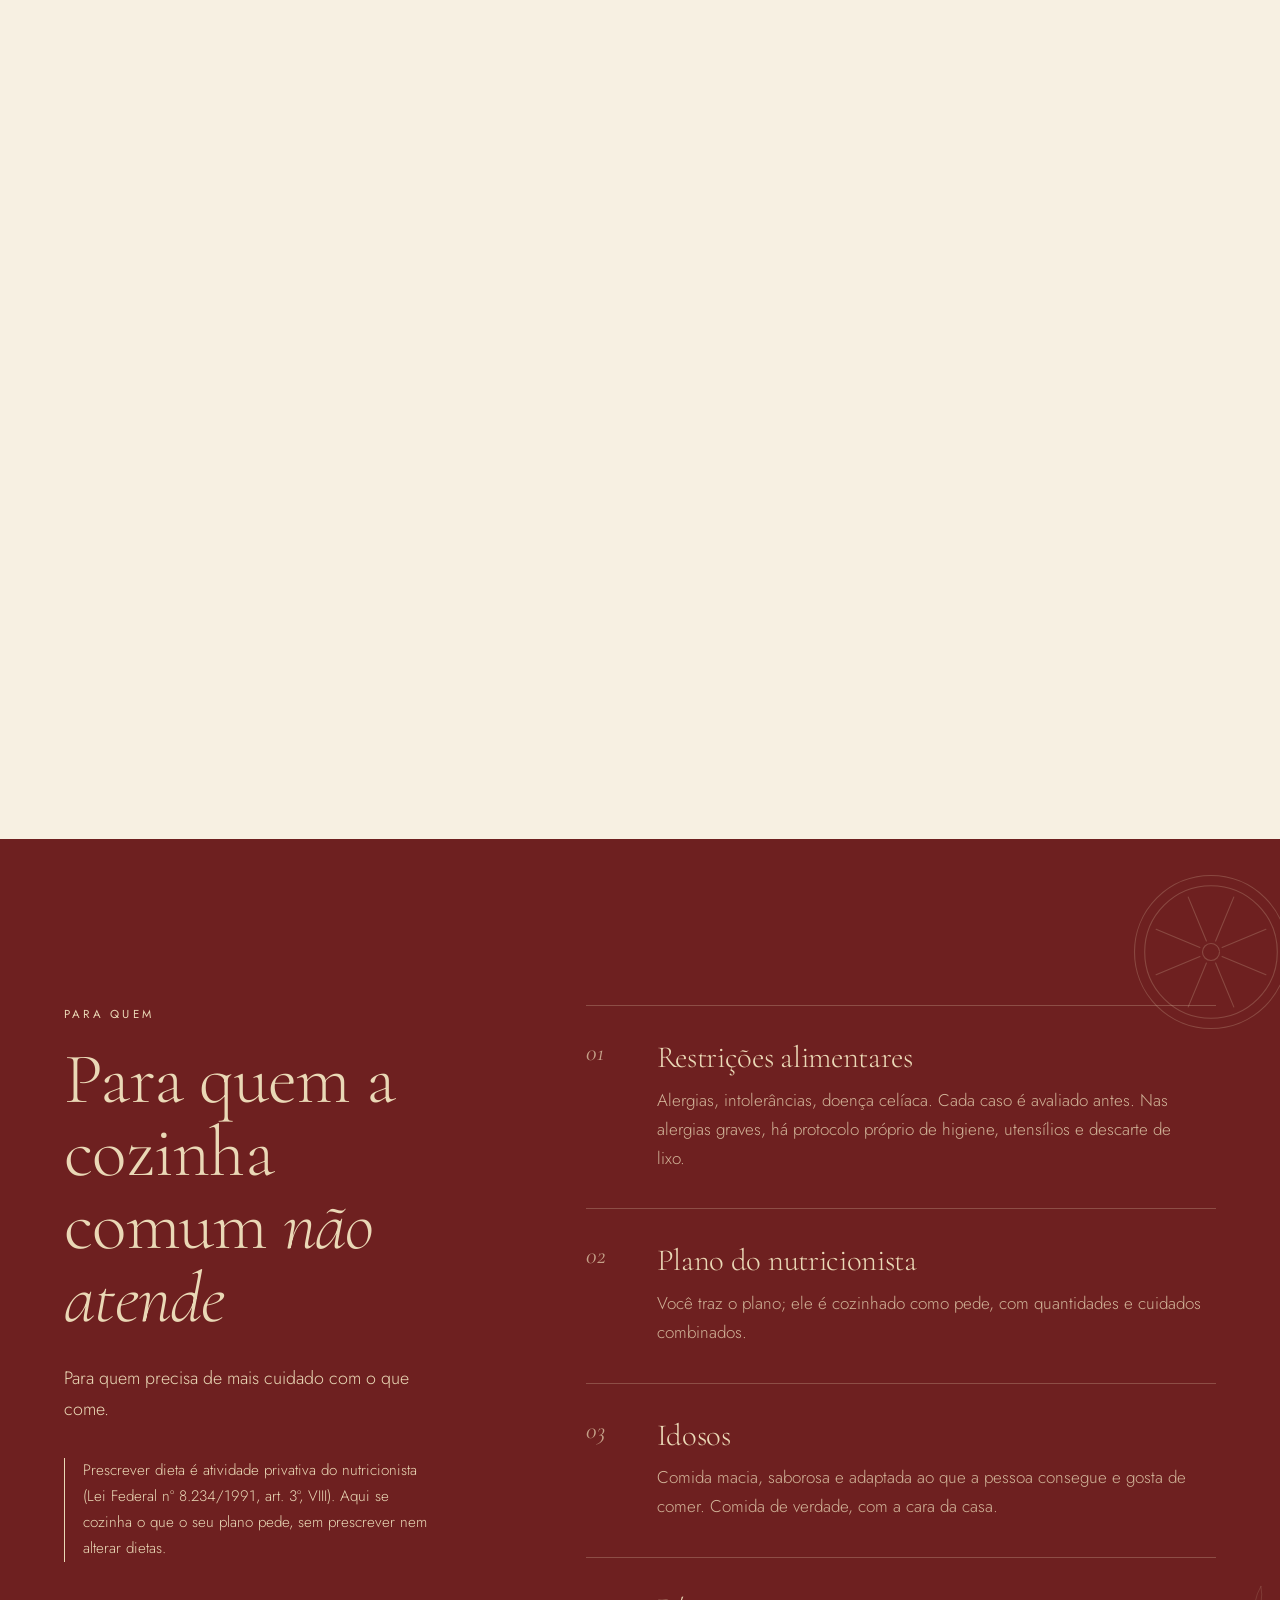
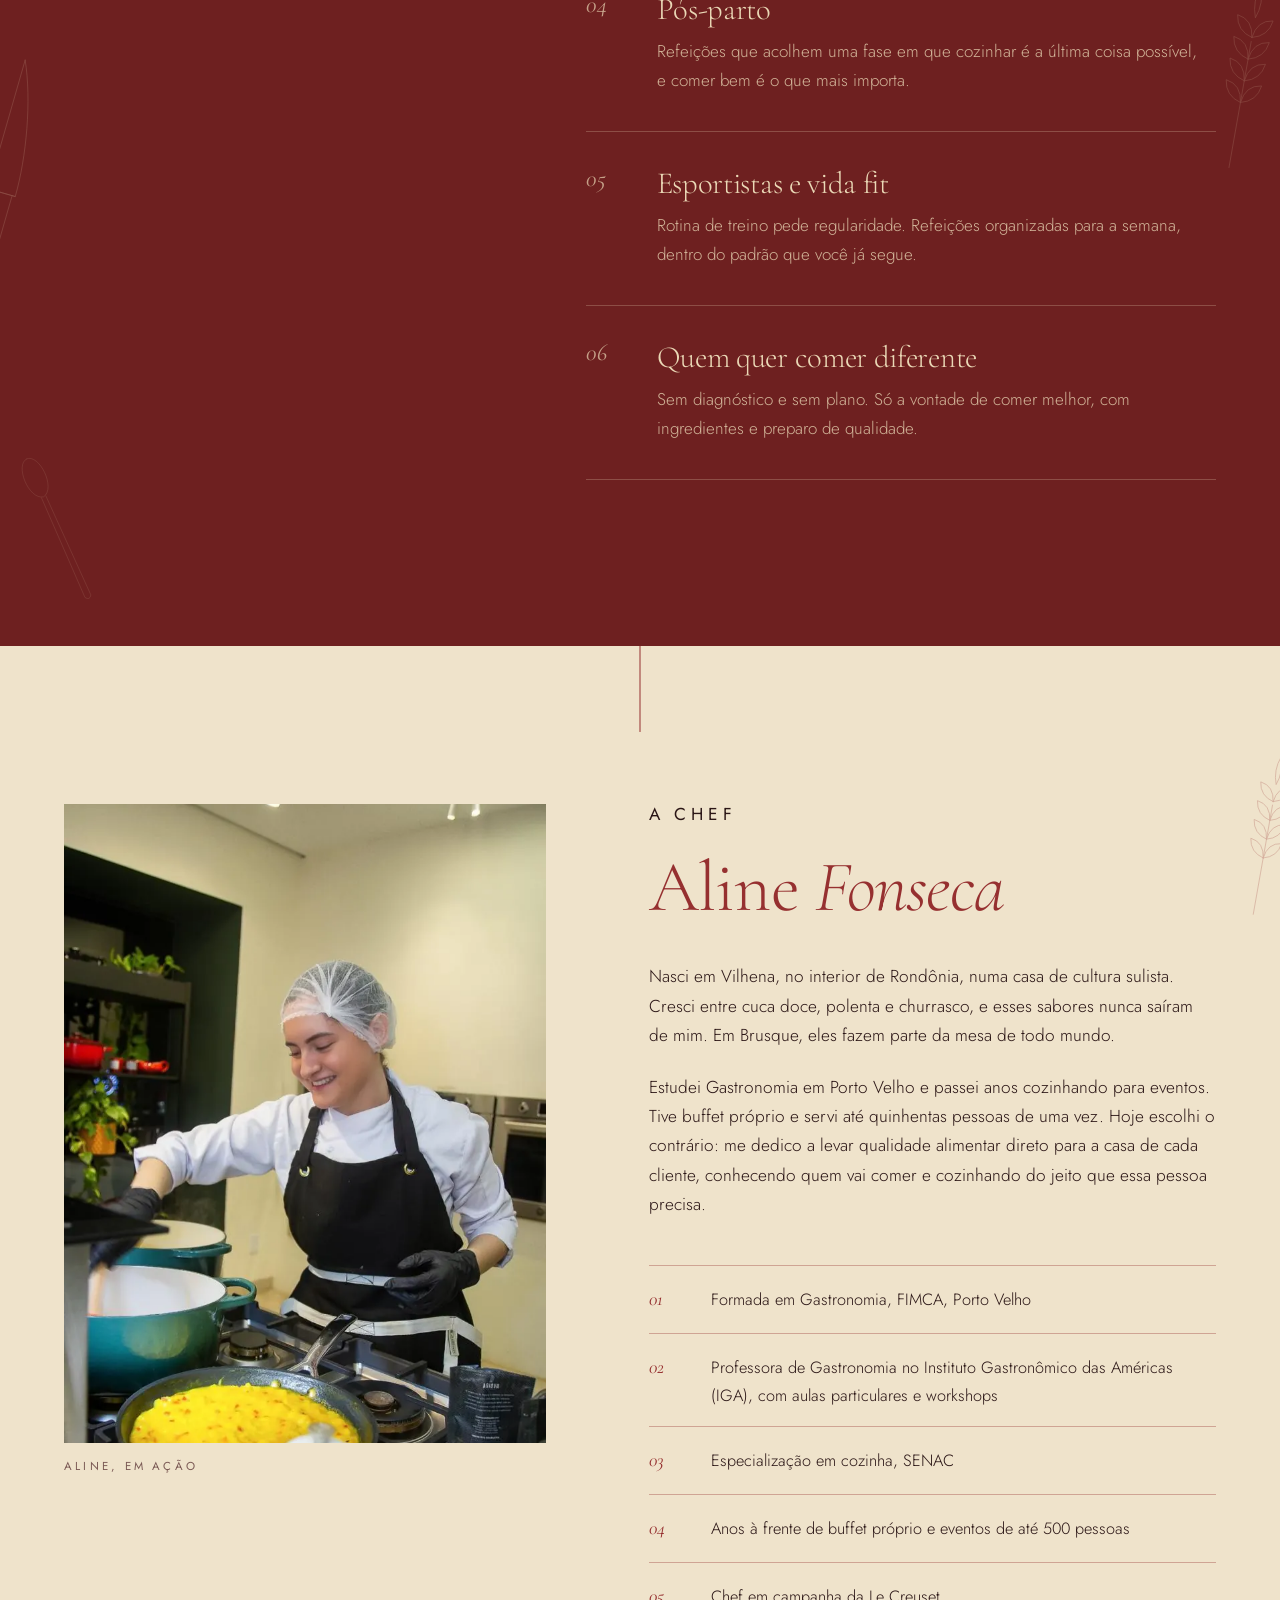
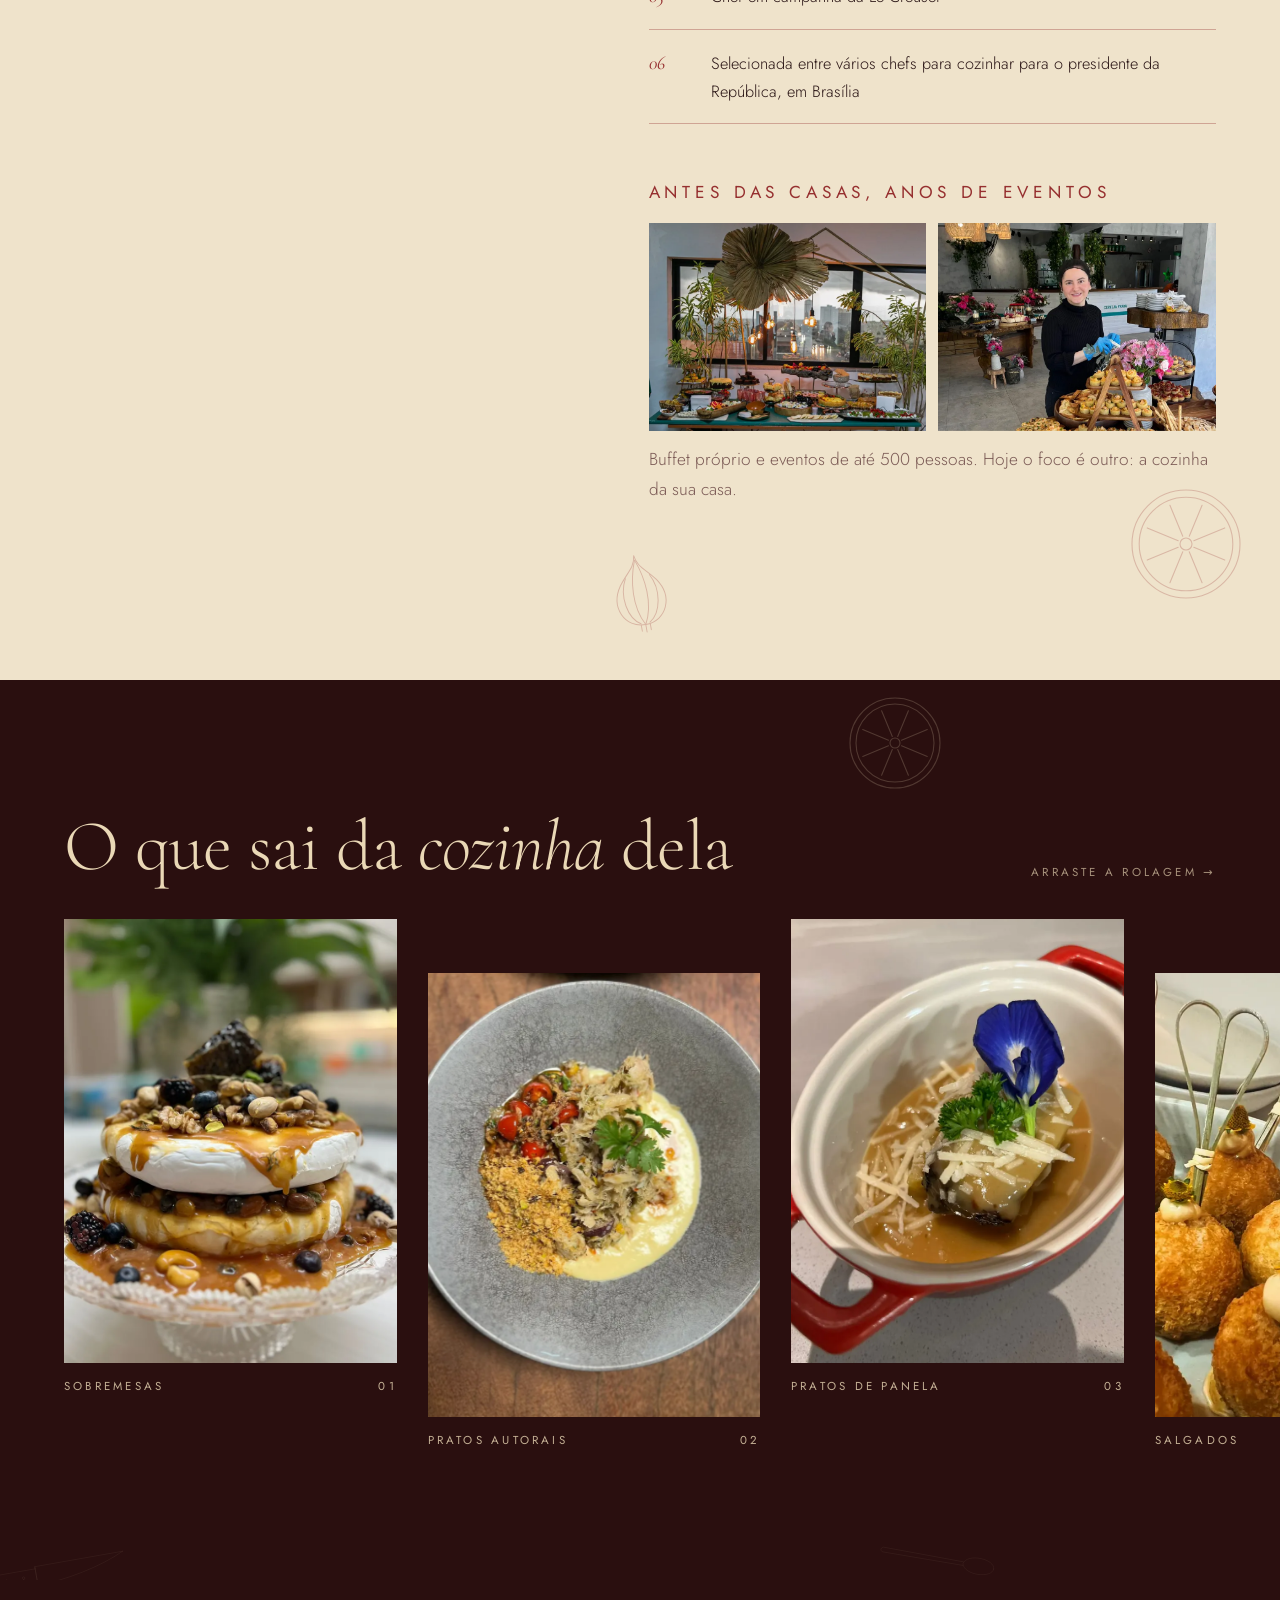
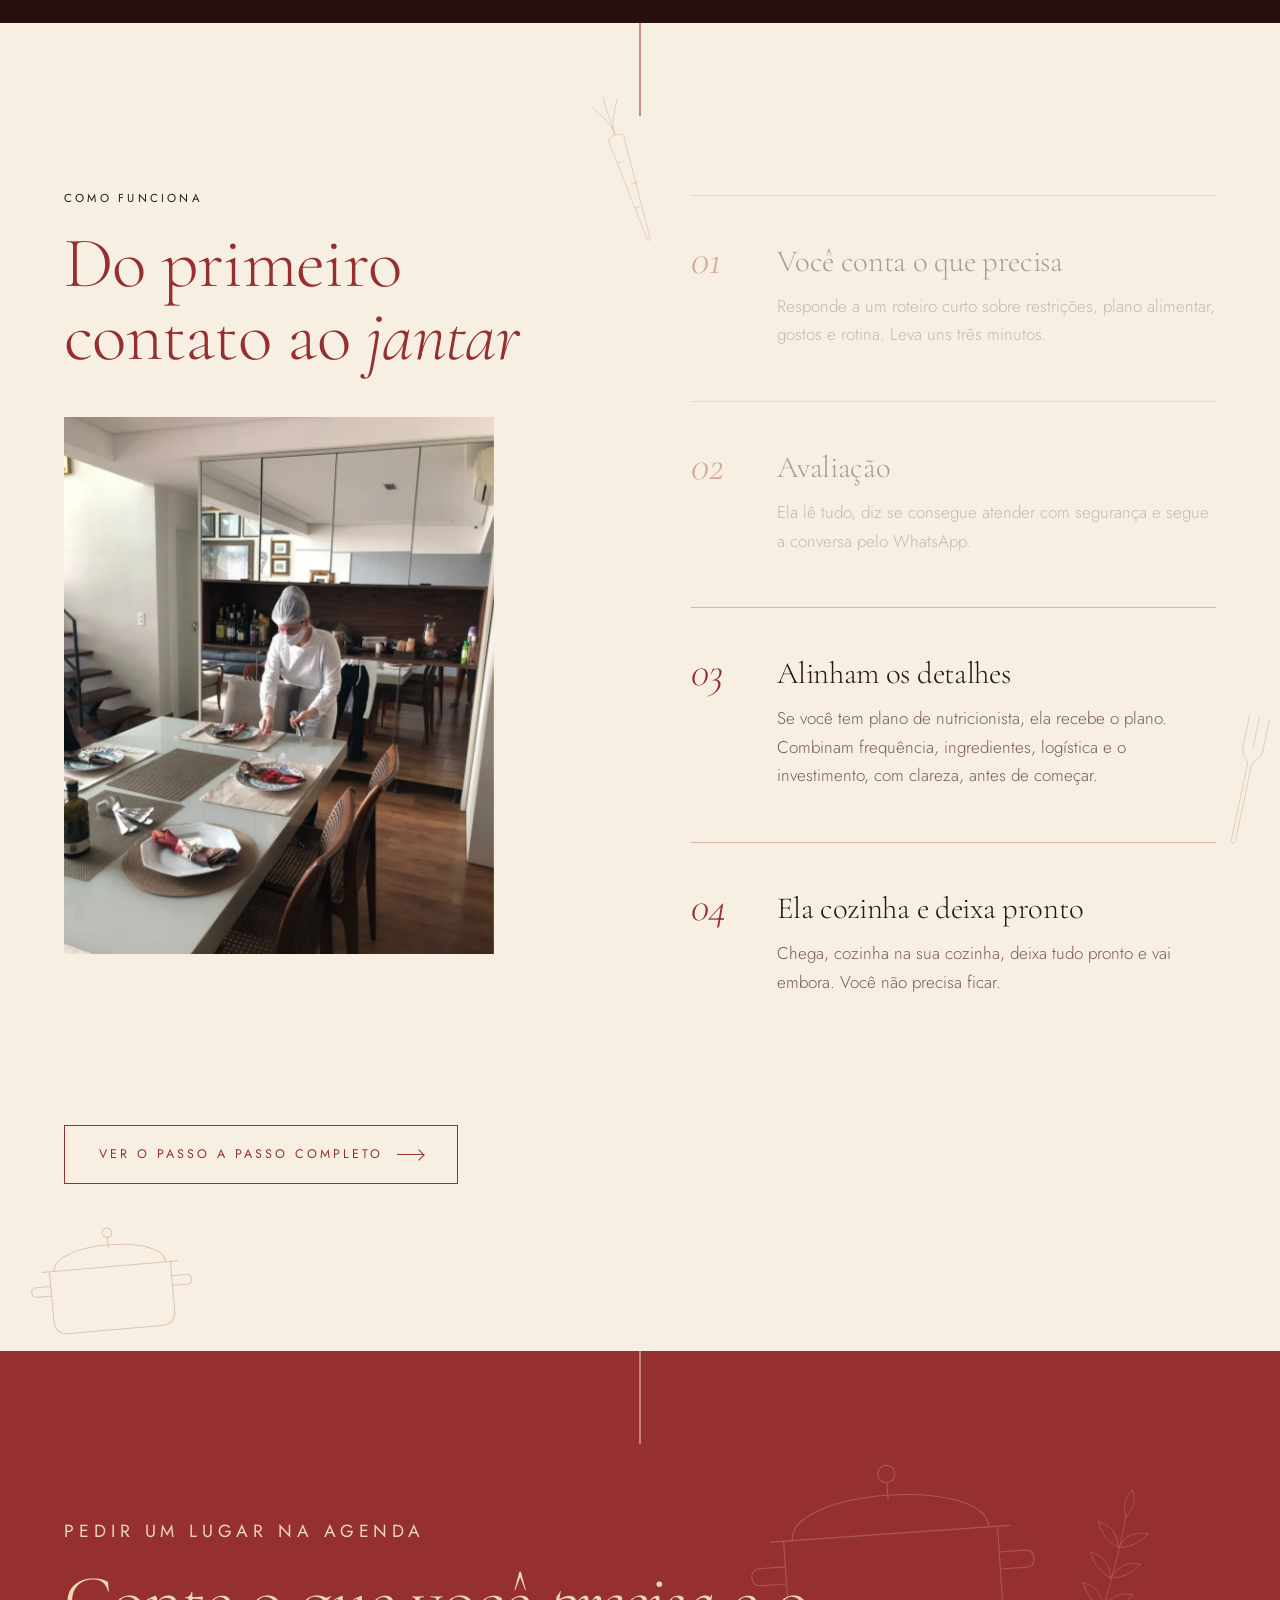
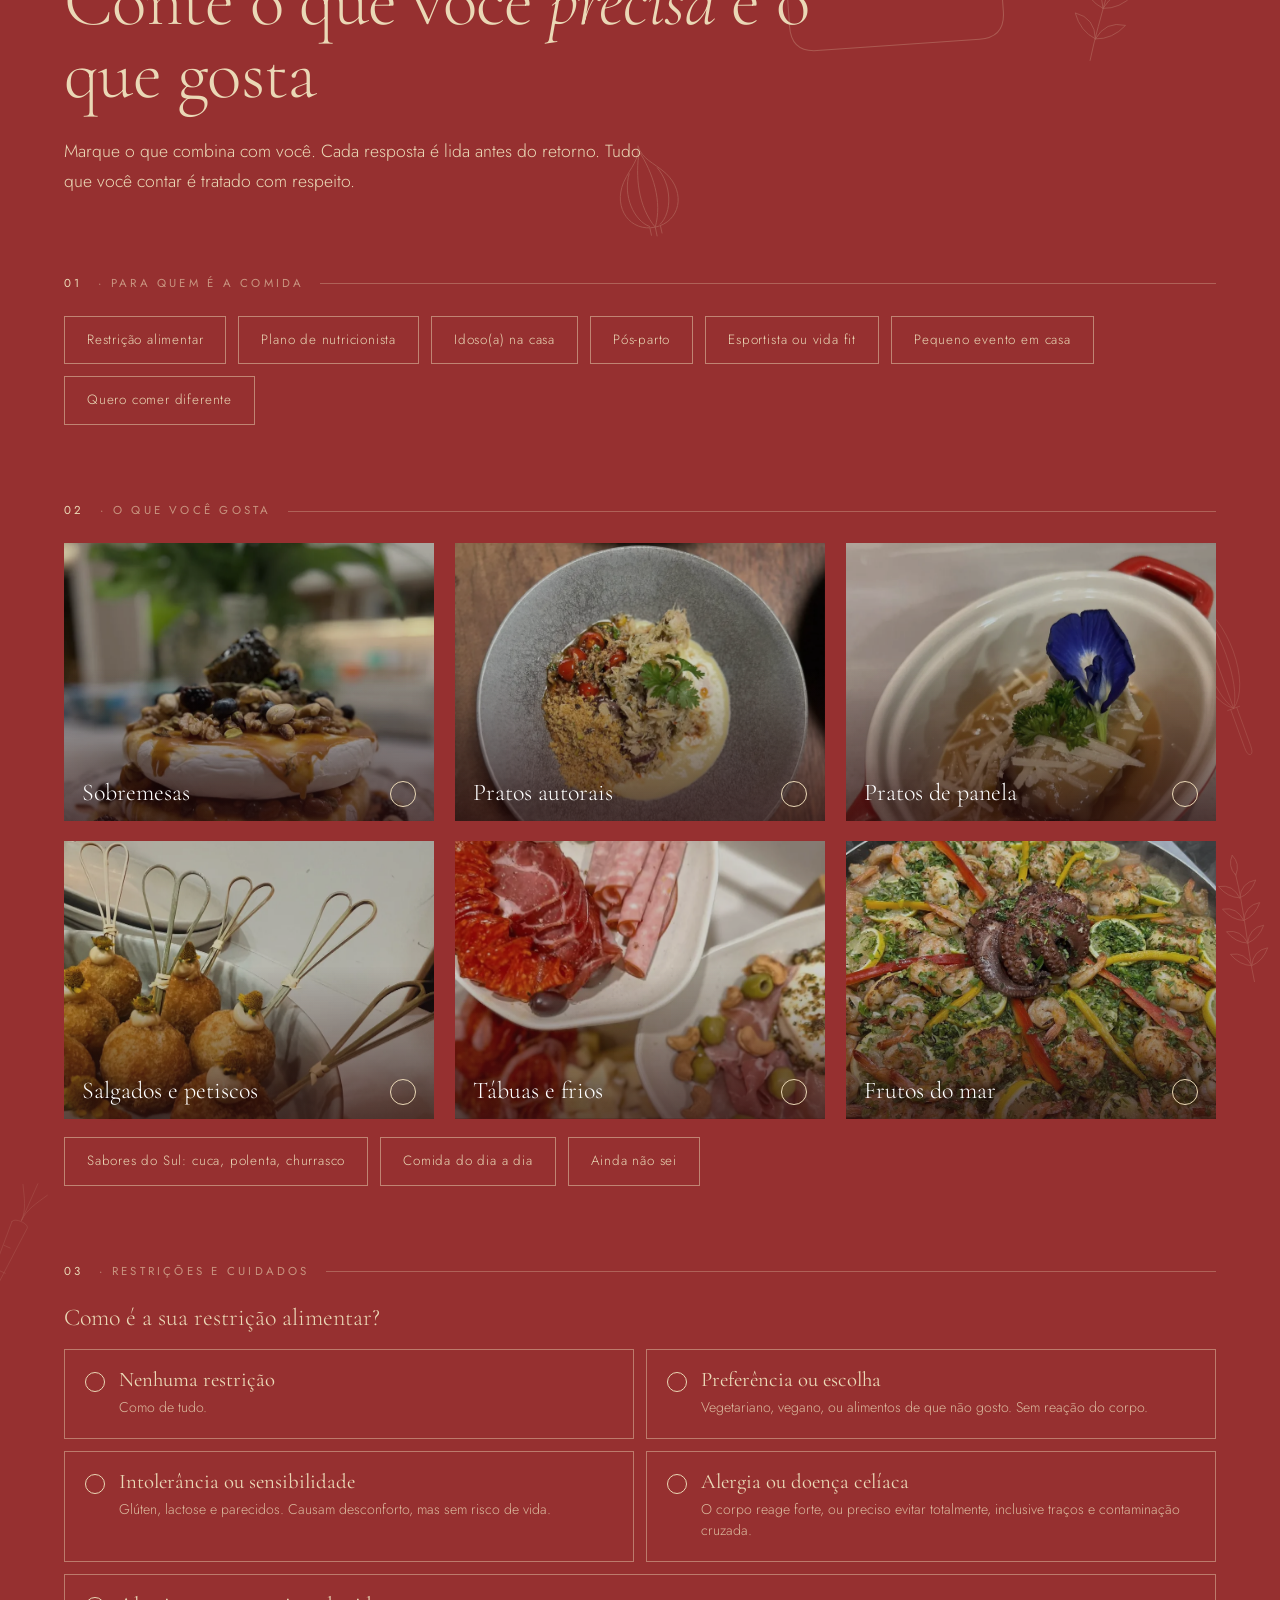
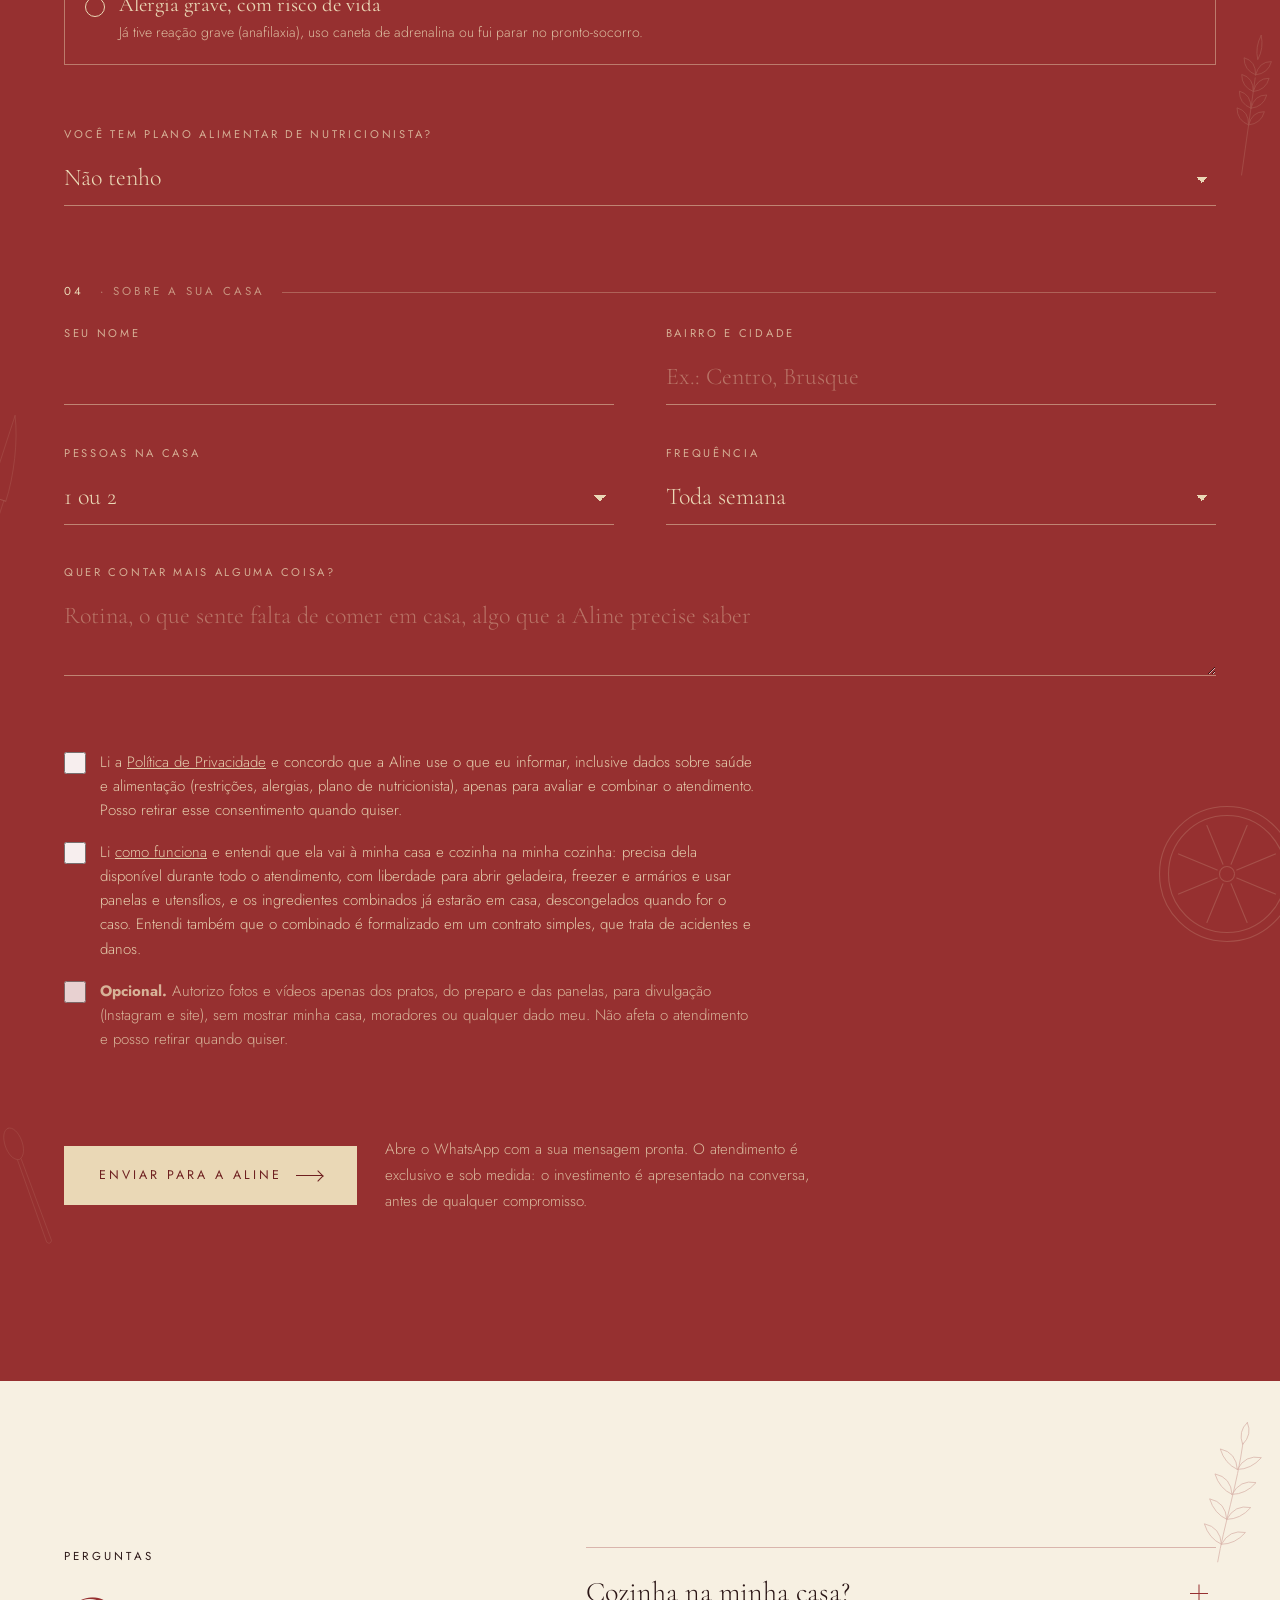
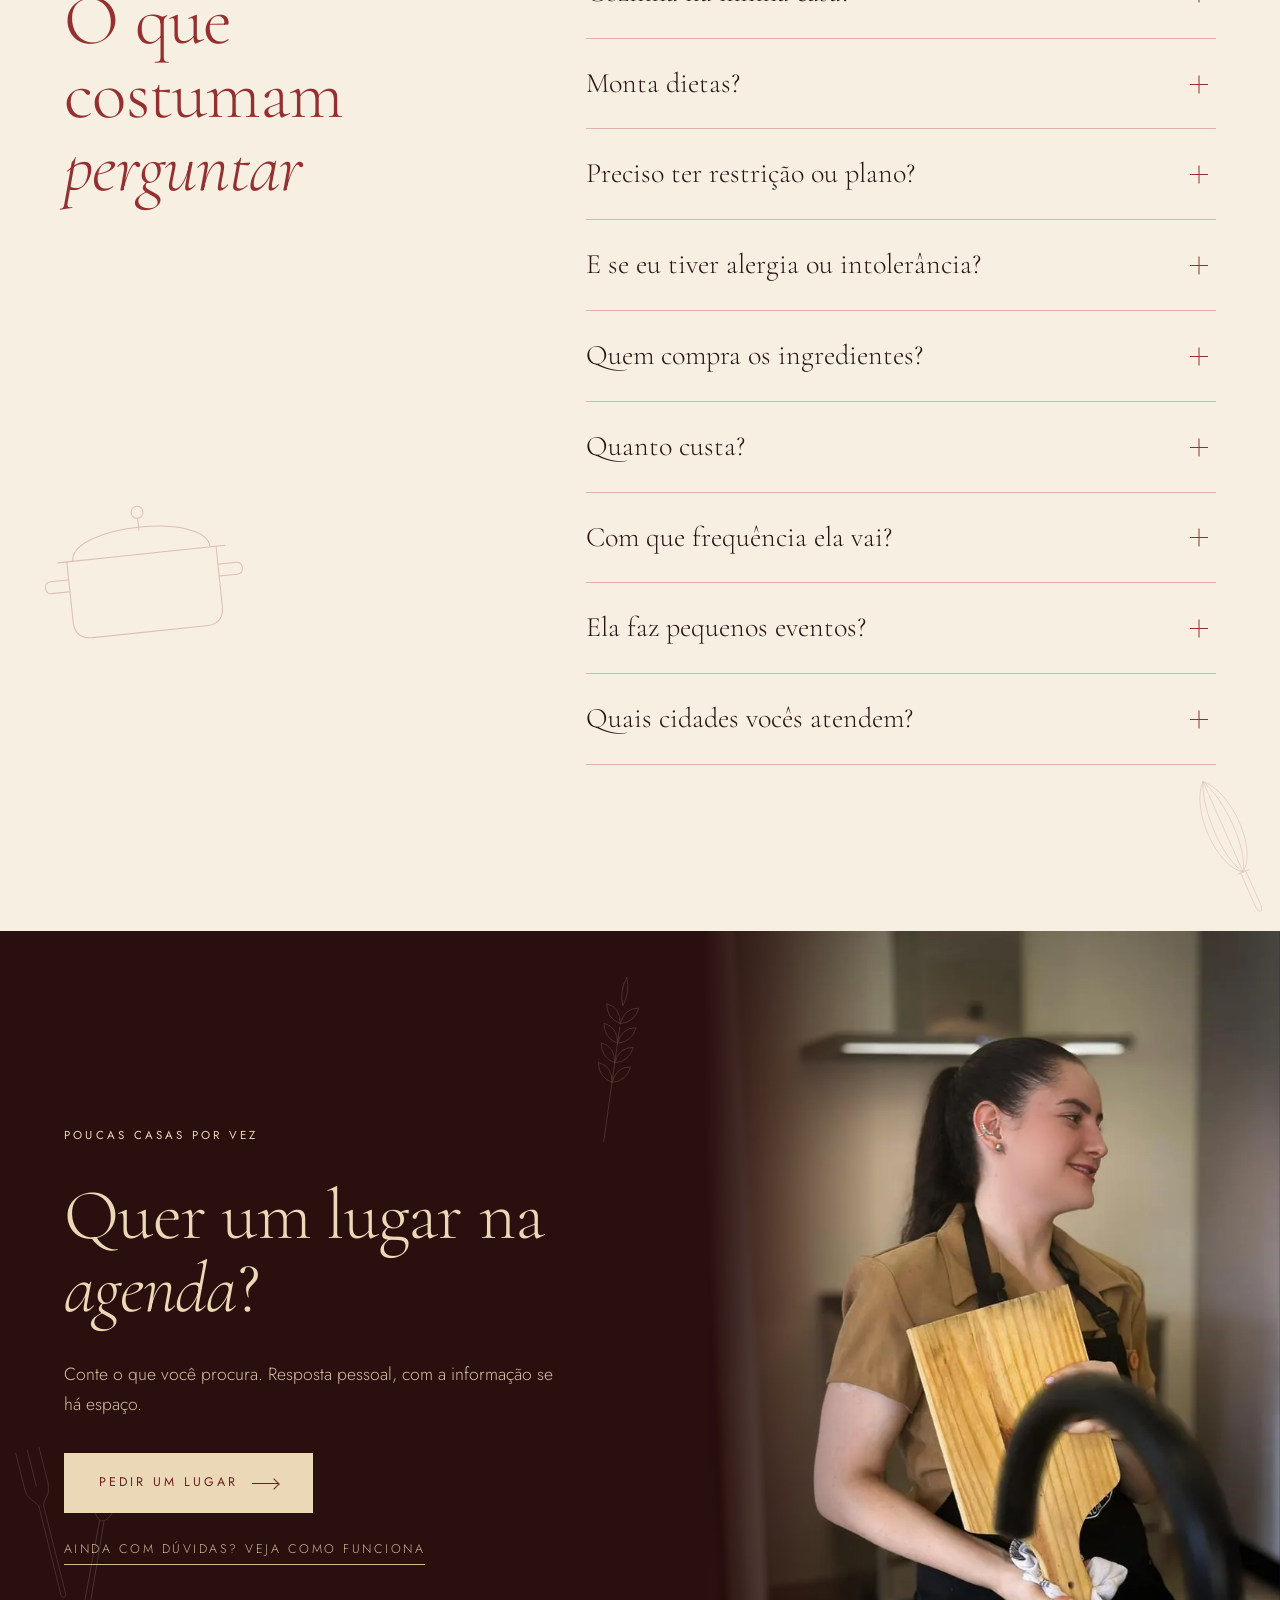
==== commit 2b7097df: "Beta: endereços completos (/beta/...) para não misturar com o site verde Aberto como /beta (sem barr" ====
--- a/beta/index.html
+++ b/beta/index.html
@@ -19,7 +19,7 @@
 <link rel="preconnect" href="https://fonts.googleapis.com">
 <link rel="preconnect" href="https://fonts.gstatic.com" crossorigin>
 <link href="https://fonts.googleapis.com/css2?family=Cormorant+Garamond:ital,wght@0,300;0,400;0,500;1,300;1,400&family=Jost:wght@300;400;500&display=swap" rel="stylesheet">
-<link rel="stylesheet" href="style.css">
+<link rel="stylesheet" href="/beta/style.css">
 <link rel="stylesheet" href="/beta/css/rolagem.css">
 </head>
 <body>
@@ -150,7 +150,7 @@
       <li><h3>Ela cozinha e deixa pronto</h3><p>Chega, cozinha na sua cozinha, deixa tudo pronto e vai embora. Você não precisa ficar.</p></li>
     </ol>
   </div>
-  <div class="wrap" style="margin-top:clamp(40px,6vw,80px)"><a class="btn escuro" href="como-funciona.html">Ver o passo a passo completo <span class="ar" aria-hidden="true"></span></a></div>
+  <div class="wrap" style="margin-top:clamp(40px,6vw,80px)"><a class="btn escuro" href="/beta/como-funciona">Ver o passo a passo completo <span class="ar" aria-hidden="true"></span></a></div>
 </section>
 
 <section class="tri" id="triagem" aria-labelledby="t-tri">
@@ -252,7 +252,7 @@
       </div>
 
       <label class="aceite"><input type="checkbox" id="lgpd"><span>Li a <a href="/privacidade" target="_blank" rel="noopener">Política de Privacidade</a> e concordo que a Aline use o que eu informar, inclusive dados sobre saúde e alimentação (restrições, alergias, plano de nutricionista), apenas para avaliar e combinar o atendimento. Posso retirar esse consentimento quando quiser.</span></label>
-<label class="aceite"><input type="checkbox" id="ciente"><span>Li <a href="como-funciona.html" target="_blank" rel="noopener">como funciona</a> e entendi que ela vai à minha casa e cozinha na minha cozinha: precisa dela disponível durante todo o atendimento, com liberdade para abrir geladeira, freezer e armários e usar panelas e utensílios, e os ingredientes combinados já estarão em casa, descongelados quando for o caso. Entendi também que o combinado é formalizado em um contrato simples, que trata de acidentes e danos.</span></label>
+<label class="aceite"><input type="checkbox" id="ciente"><span>Li <a href="/beta/como-funciona" target="_blank" rel="noopener">como funciona</a> e entendi que ela vai à minha casa e cozinha na minha cozinha: precisa dela disponível durante todo o atendimento, com liberdade para abrir geladeira, freezer e armários e usar panelas e utensílios, e os ingredientes combinados já estarão em casa, descongelados quando for o caso. Entendi também que o combinado é formalizado em um contrato simples, que trata de acidentes e danos.</span></label>
 <label class="aceite opc"><input type="checkbox" id="img"><span><b>Opcional.</b> Autorizo fotos e vídeos apenas dos pratos, do preparo e das panelas, para divulgação (Instagram e site), sem mostrar minha casa, moradores ou qualquer dado meu. Não afeta o atendimento e posso retirar quando quiser.</span></label>
       <p class="erro" id="erro2" role="alert"></p>
 
@@ -291,7 +291,7 @@
       <p class="l rv">Conte o que você procura. Resposta pessoal, com a informação se há espaço.</p>
       <div class="rv" style="display:flex;flex-wrap:wrap;gap:26px;align-items:center">
         <a class="btn cheio" href="#triagem">Pedir um lugar <span class="ar" aria-hidden="true"></span></a>
-        <a class="txt-link" href="como-funciona.html">Ainda com dúvidas? Veja como funciona</a>
+        <a class="txt-link" href="/beta/como-funciona">Ainda com dúvidas? Veja como funciona</a>
       </div>
     </div>
     <div class="fim-f"><img src="/img/aline-tabua.webp" alt="Aline Fonseca segurando uma tábua de madeira na cozinha, olhando para o lado e sorrindo" width="900" height="1200" loading="lazy" data-par="foto"></div>
@@ -304,7 +304,7 @@
   <div class="wrap">
     <div class="ft">
       <div><img src="/img/logo-creme.png" alt="Aline Fonseca, Personal Chef" width="138" height="84"></div>
-      <div><h4>Contato</h4><ul><li><a href="como-funciona.html">Como funciona</a></li><li><a href="https://instagram.com/chefalinefonseca01_" target="_blank" rel="noopener">@chefalinefonseca01_</a></li></ul></div>
+      <div><h4>Contato</h4><ul><li><a href="/beta/como-funciona">Como funciona</a></li><li><a href="https://instagram.com/chefalinefonseca01_" target="_blank" rel="noopener">@chefalinefonseca01_</a></li></ul></div>
       <div><h4>Atendimento</h4><ul><li>Brusque e região, SC</li><li>Na sua casa</li></ul></div>
     </div>
     <p class="cr"><a href="/privacidade">Política de Privacidade</a> · <a href="/termos">Termos de Uso</a><br>© Aline Fonseca · Personal Chef. Dieta é atividade privativa do nutricionista (Lei nº 8.234/1991, art. 3º, VIII). Cozinha-se a partir do plano que você já tem; não substitui profissional de saúde.</p>
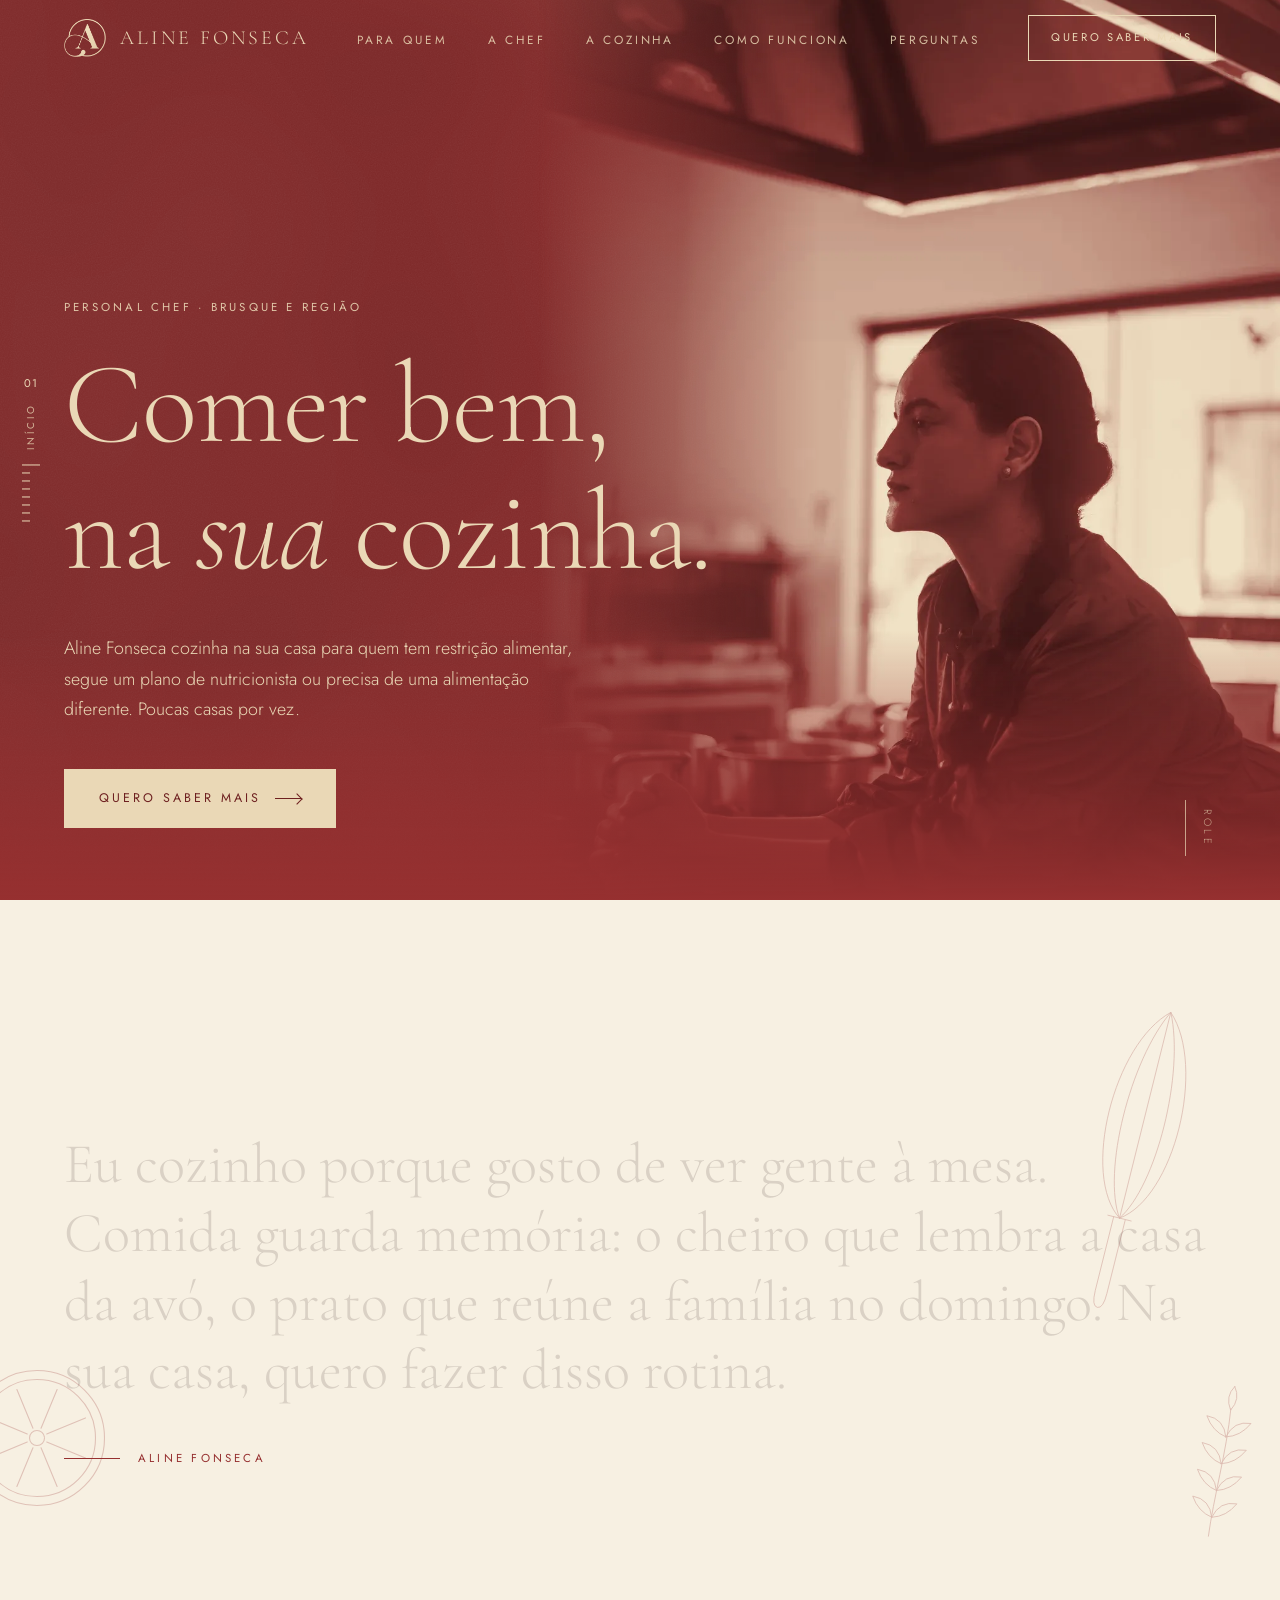
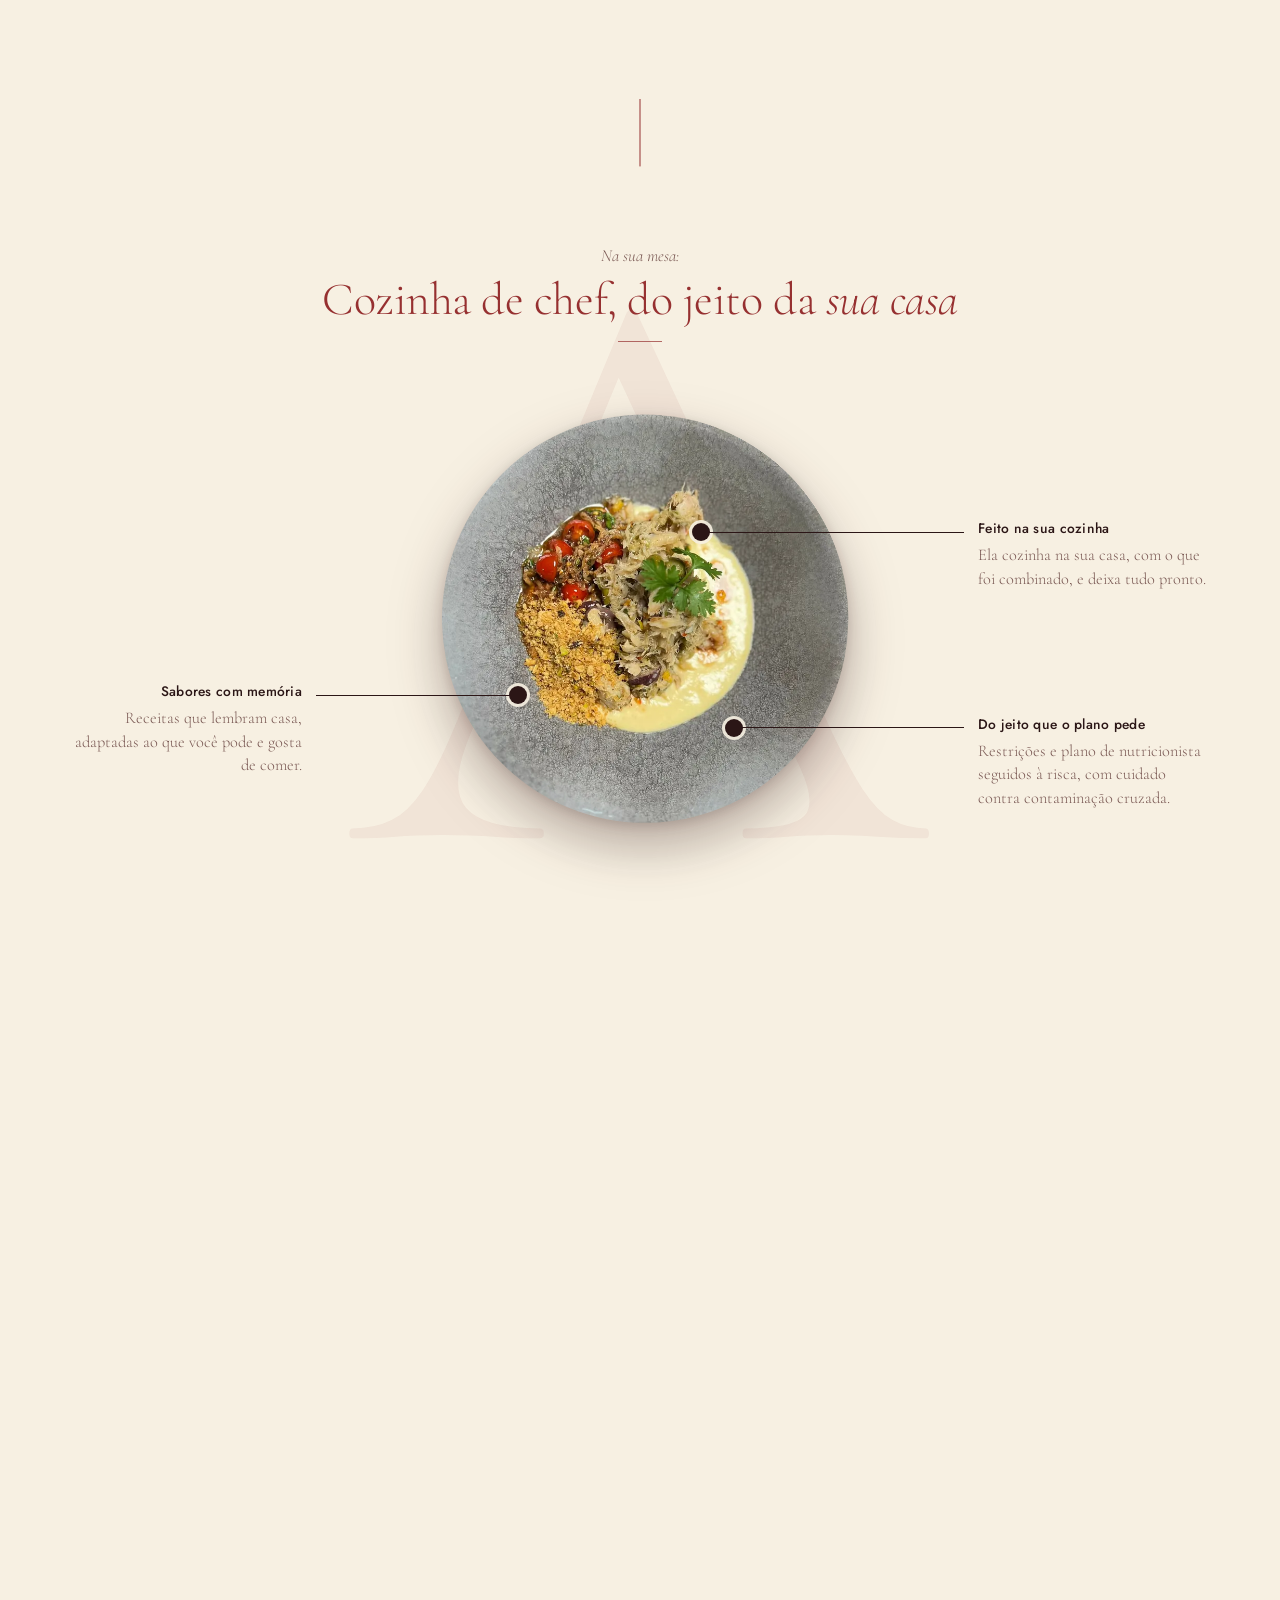
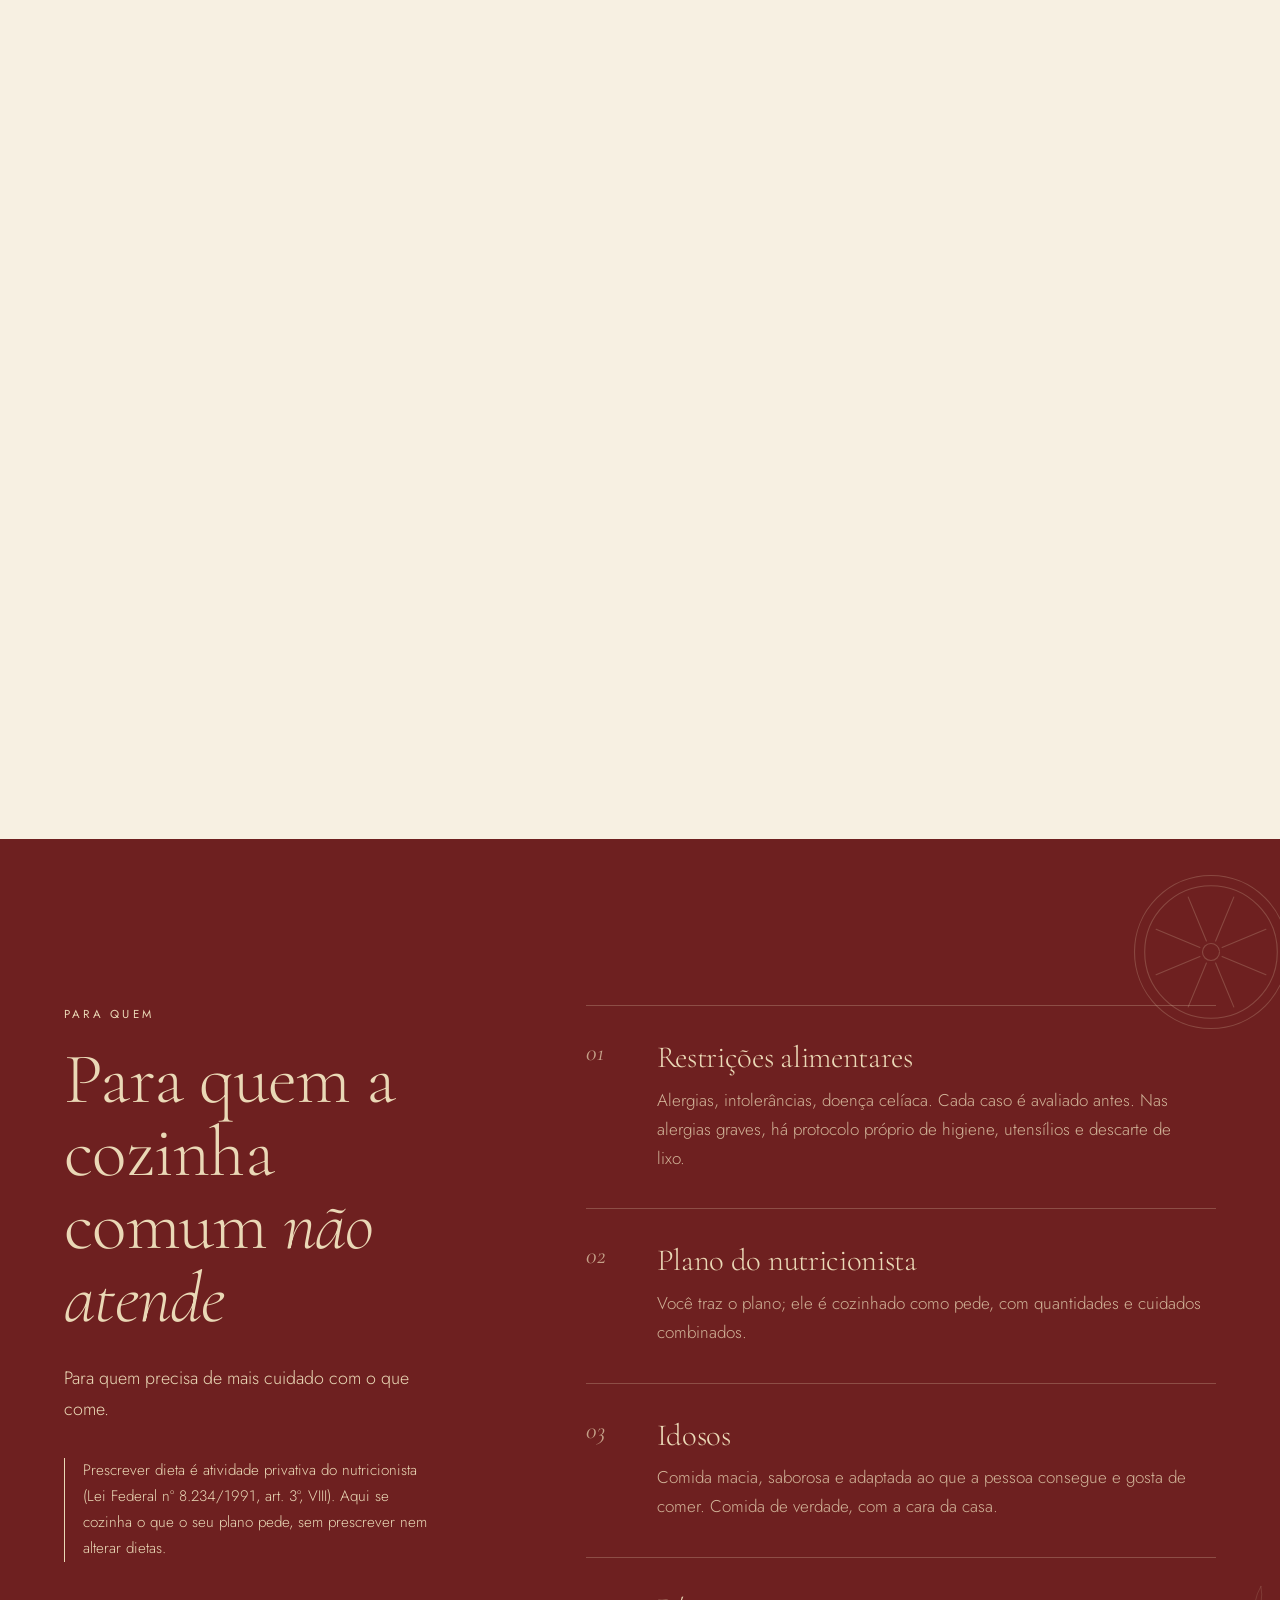
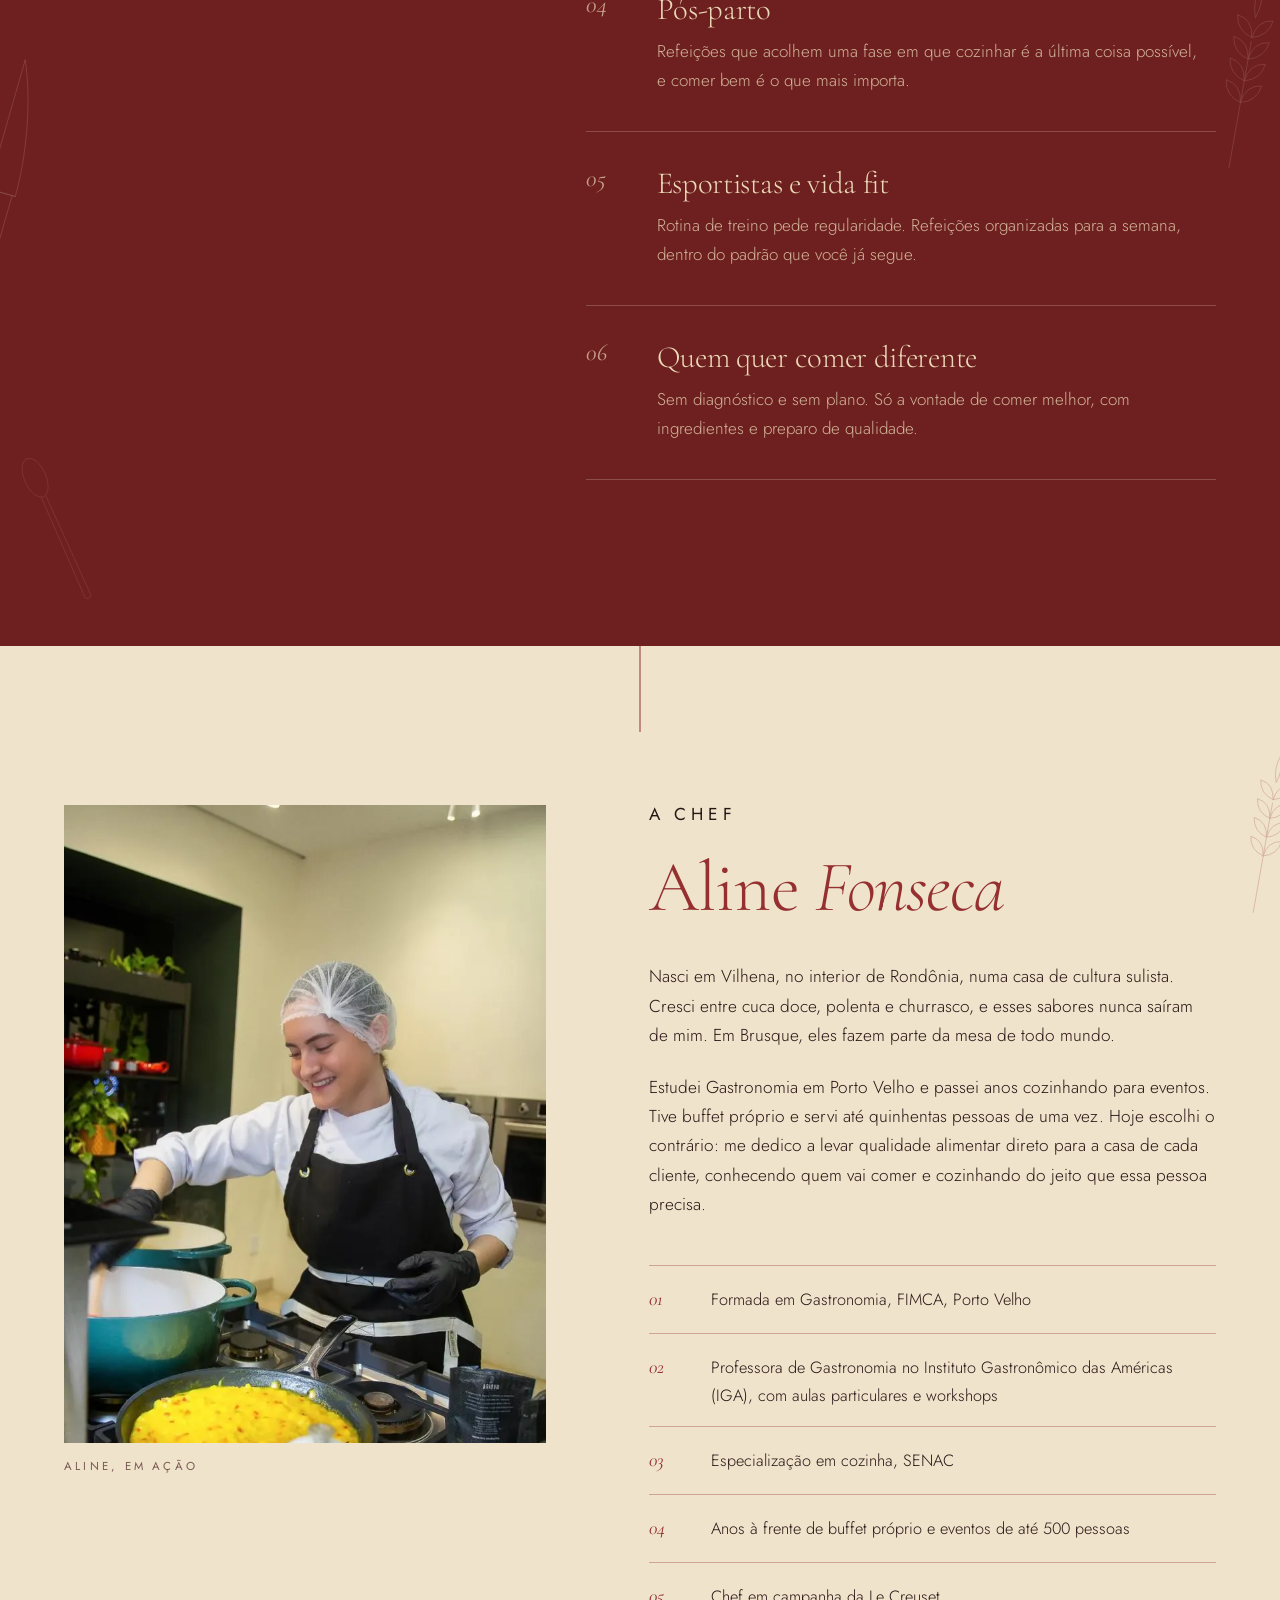
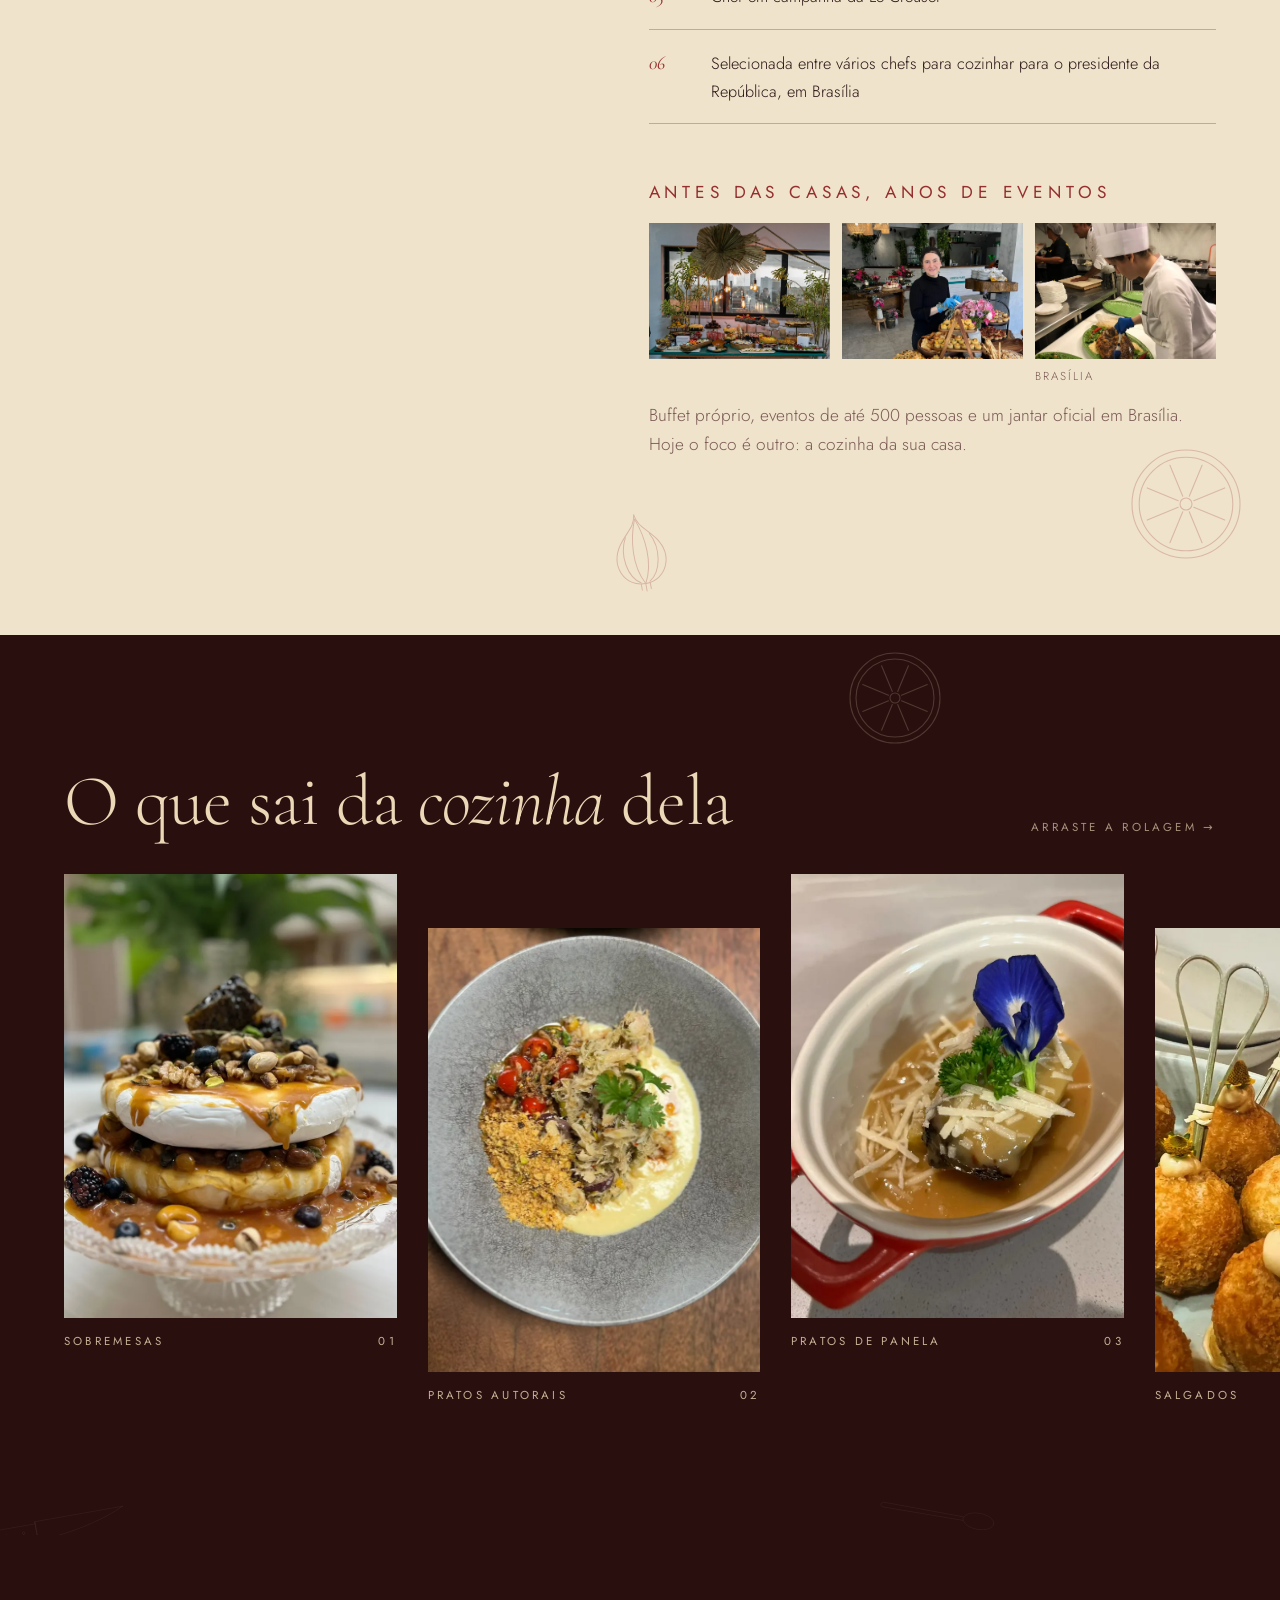
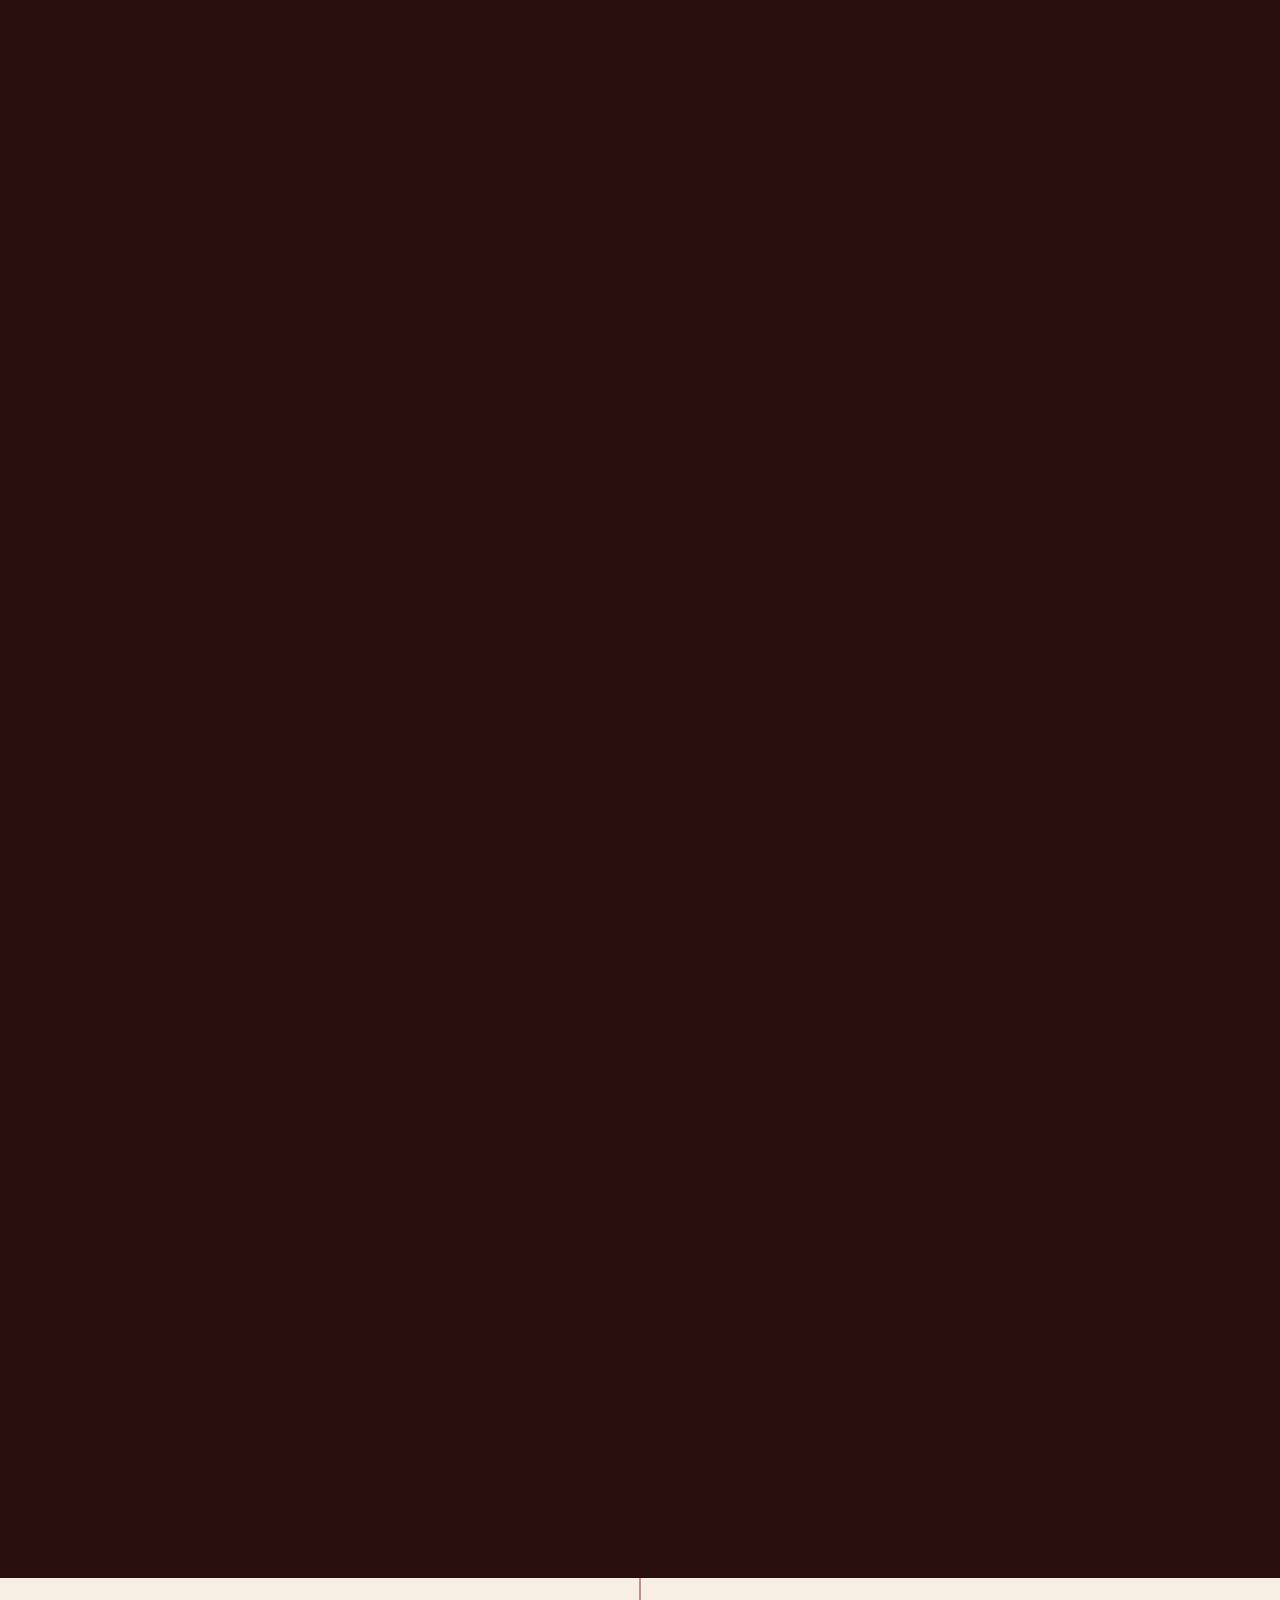
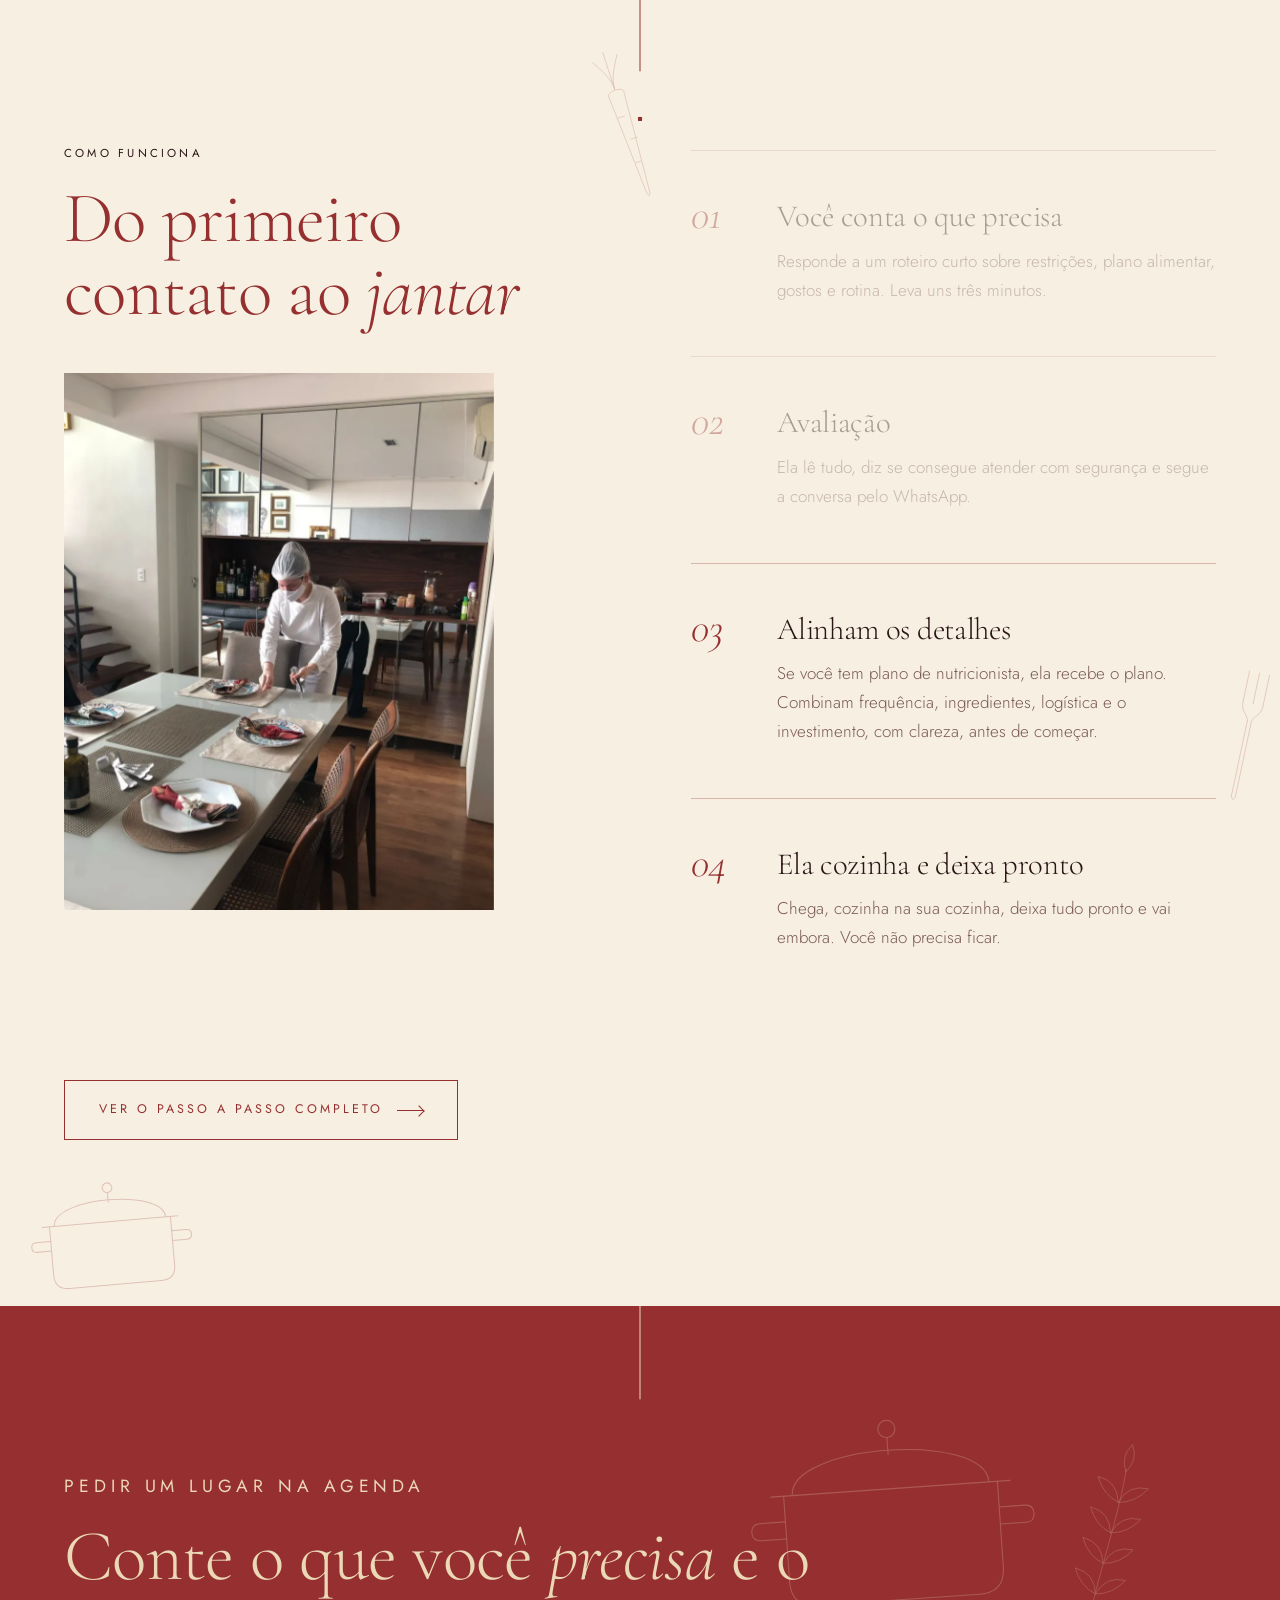
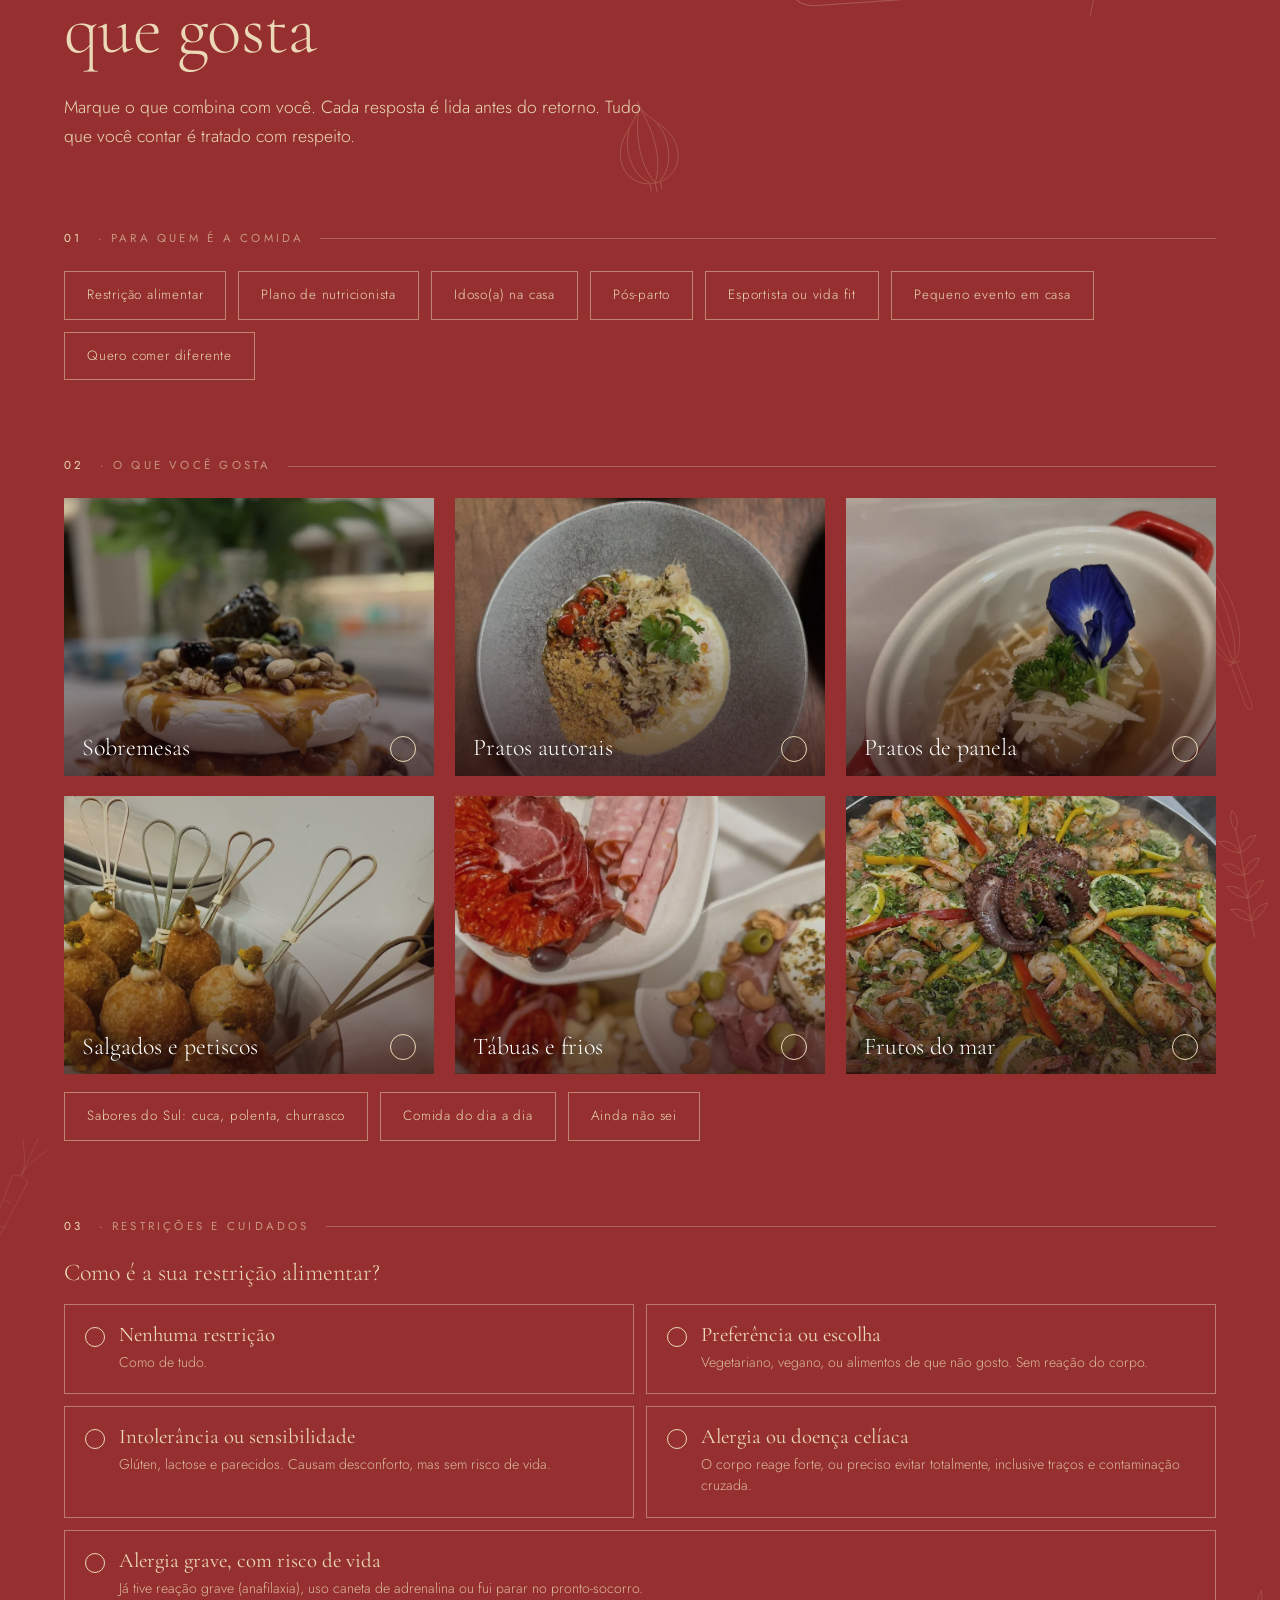
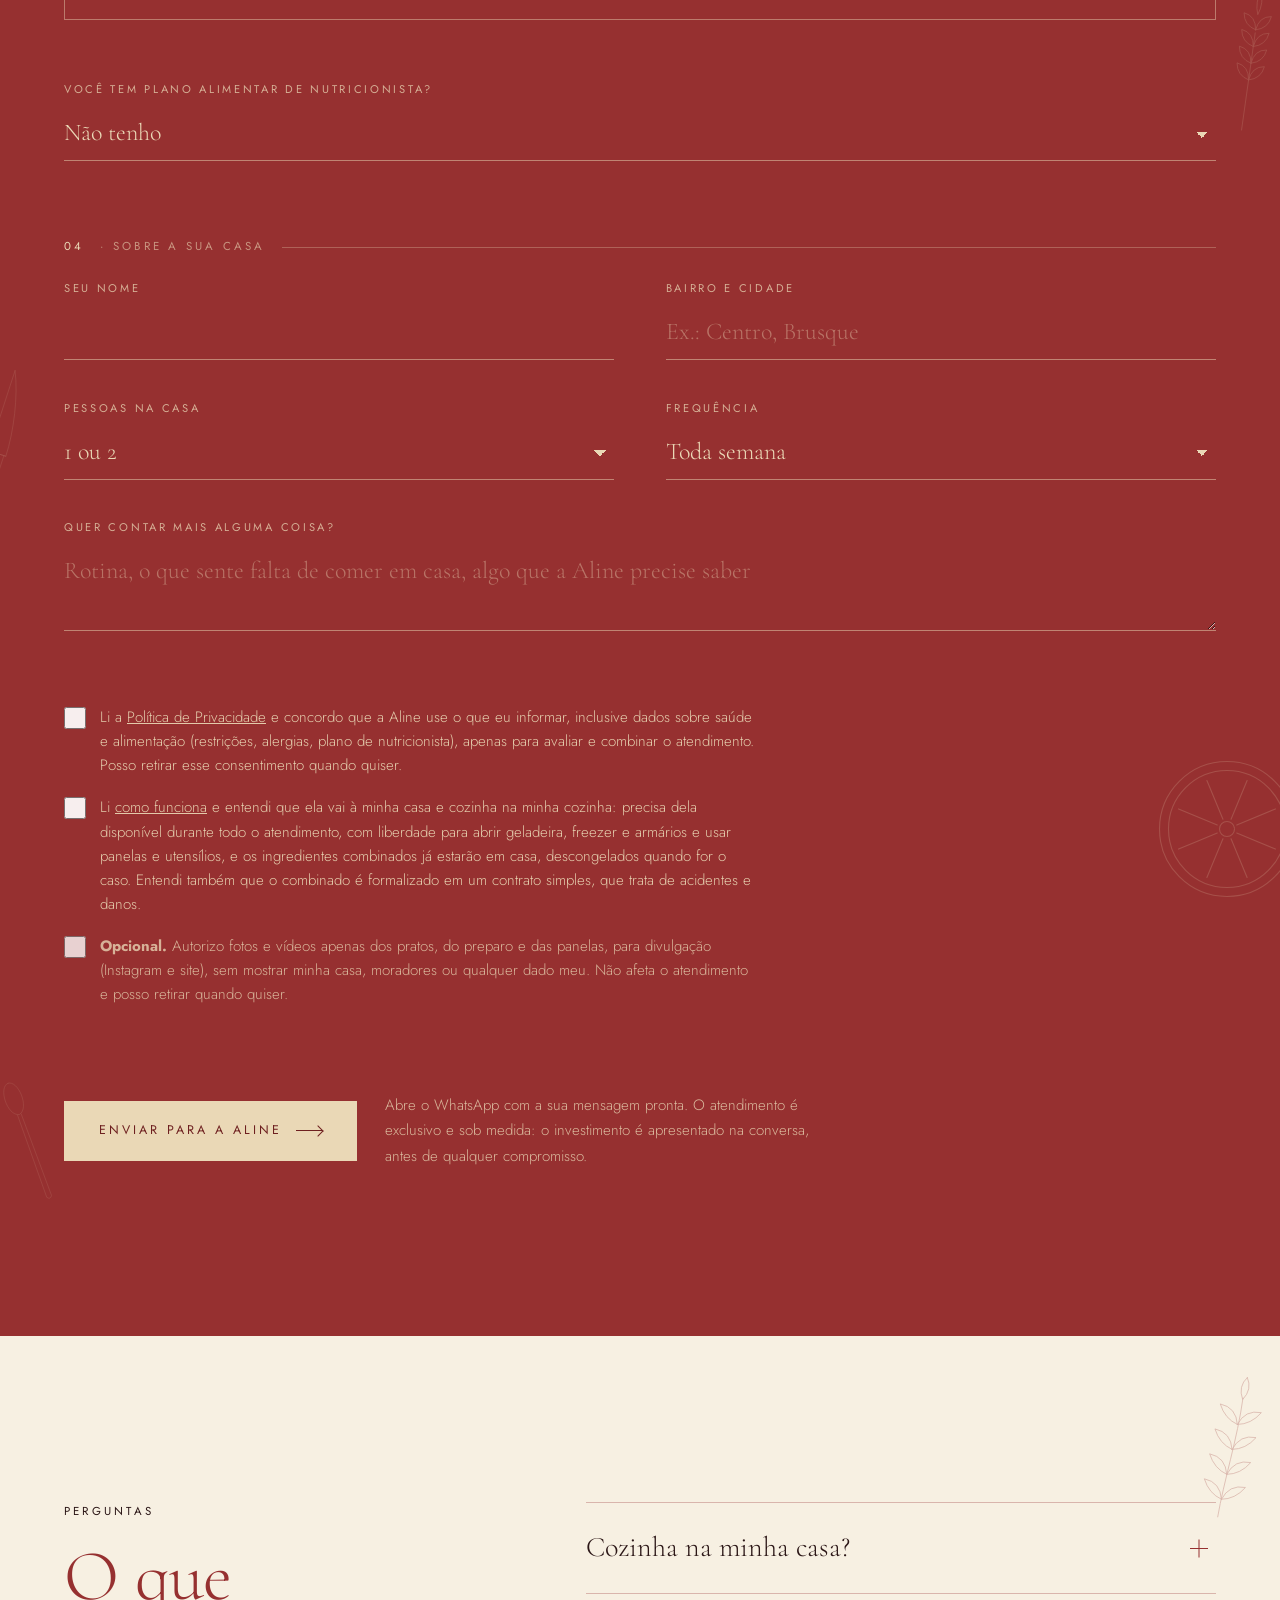
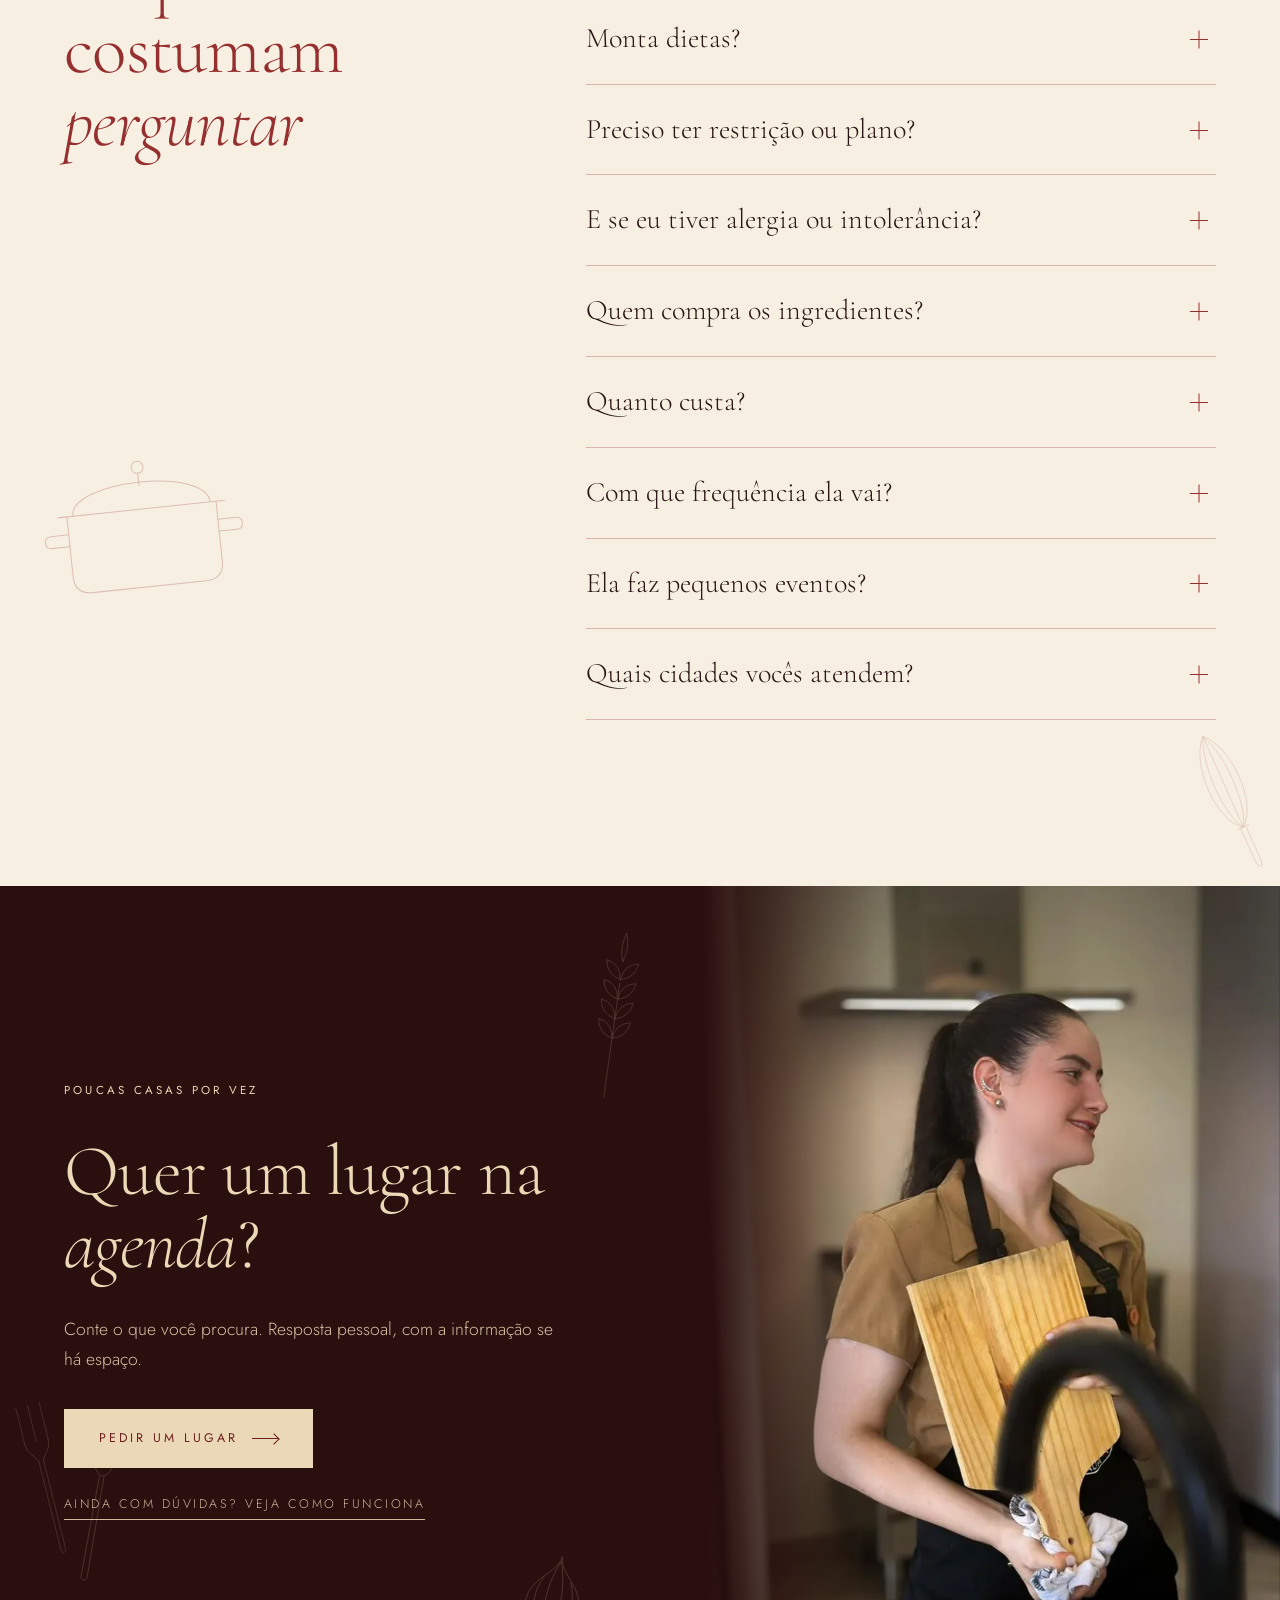
==== commit 734325b2: "Foto de Brasília na trajetória da chef (3 fotos e menção ao jantar oficial) Co-Authored-By: Claude O" ====
--- a/beta/index.html
+++ b/beta/index.html
@@ -109,8 +109,9 @@
         <div class="traj-g">
           <figure><div class="moldura in"><img src="/img/mesa.webp" alt="Mesa de buffet montada em varanda com folhagens e frutas" width="900" height="600" loading="lazy"></div></figure>
           <figure><div class="moldura in"><img src="/img/evento.webp" alt="Aline sorrindo ao lado de uma mesa de salgados e doces montada para um evento" width="900" height="675" loading="lazy" style="object-position:30% 40%"></div></figure>
-        </div>
-        <p class="traj-n">Buffet próprio e eventos de até 500 pessoas. Hoje o foco é outro: a cozinha da sua casa.</p>
+          <figure><div class="moldura in"><img src="/img/brasilia.webp" alt="Aline de dólmã e chapéu de chef finalizando peixes assados numa cozinha profissional em Brasília" width="900" height="675" loading="lazy"></div><figcaption>Brasília</figcaption></figure>
+        </div>
+        <p class="traj-n">Buffet próprio, eventos de até 500 pessoas e um jantar oficial em Brasília. Hoje o foco é outro: a cozinha da sua casa.</p>
       </div>
     </div>
   </div>
--- a/beta/style.css
+++ b/beta/style.css
@@ -138,7 +138,8 @@
 .cred li{padding:17px 0;border-bottom:1px solid rgba(150,48,48,.35);display:flex;gap:20px;align-items:baseline;font-size:1.02rem}
 .traj{margin-top:54px}
 .traj .label{color:var(--verde);margin-bottom:16px}
-.traj-g{display:grid;grid-template-columns:1fr 1fr;gap:12px}
+.traj-g{display:grid;grid-template-columns:repeat(3,1fr);gap:12px}
+.traj-g figcaption{margin-top:8px;font-size:.72rem;letter-spacing:.18em;text-transform:uppercase;color:var(--suave)}
 .traj-g .moldura{aspect-ratio:4/3}
 .traj-g .moldura img{height:100%;aspect-ratio:auto}
 .traj-n{margin-top:14px;font-size:.92rem;color:var(--suave);max-width:30em}
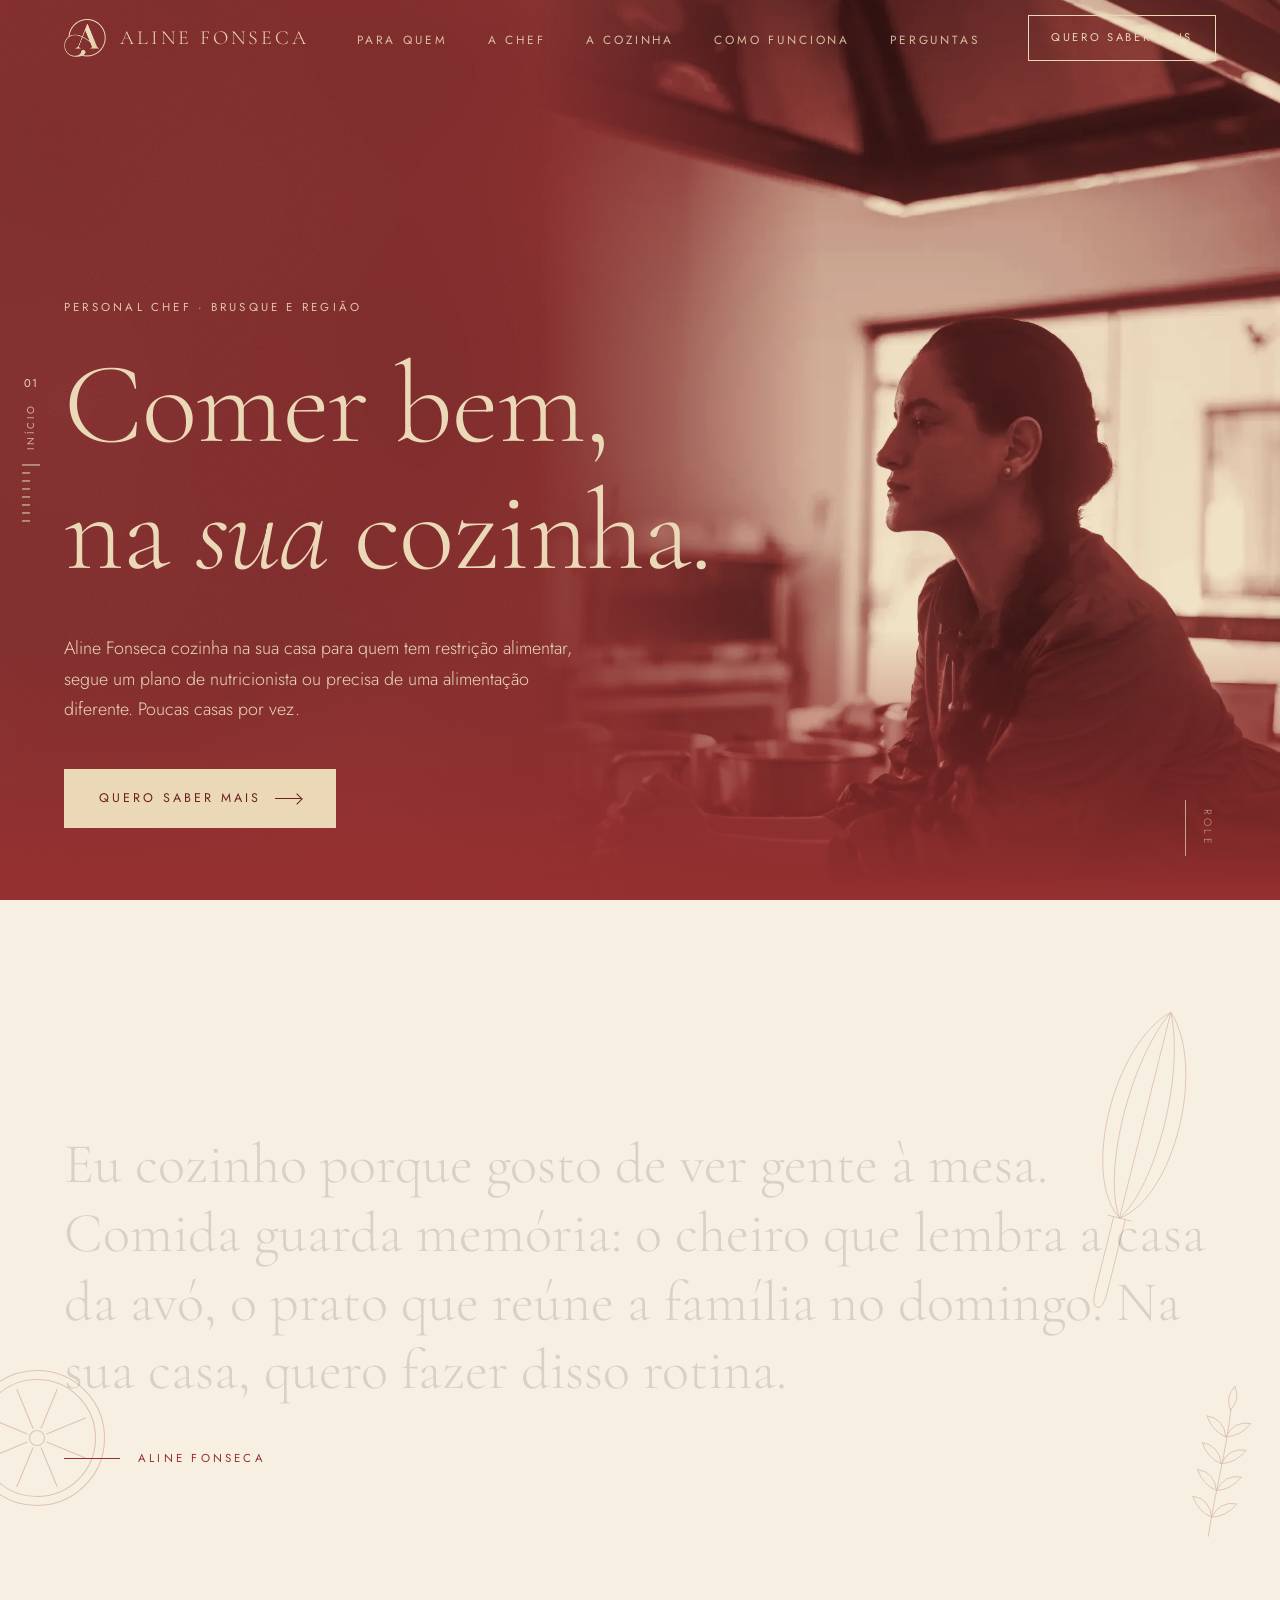
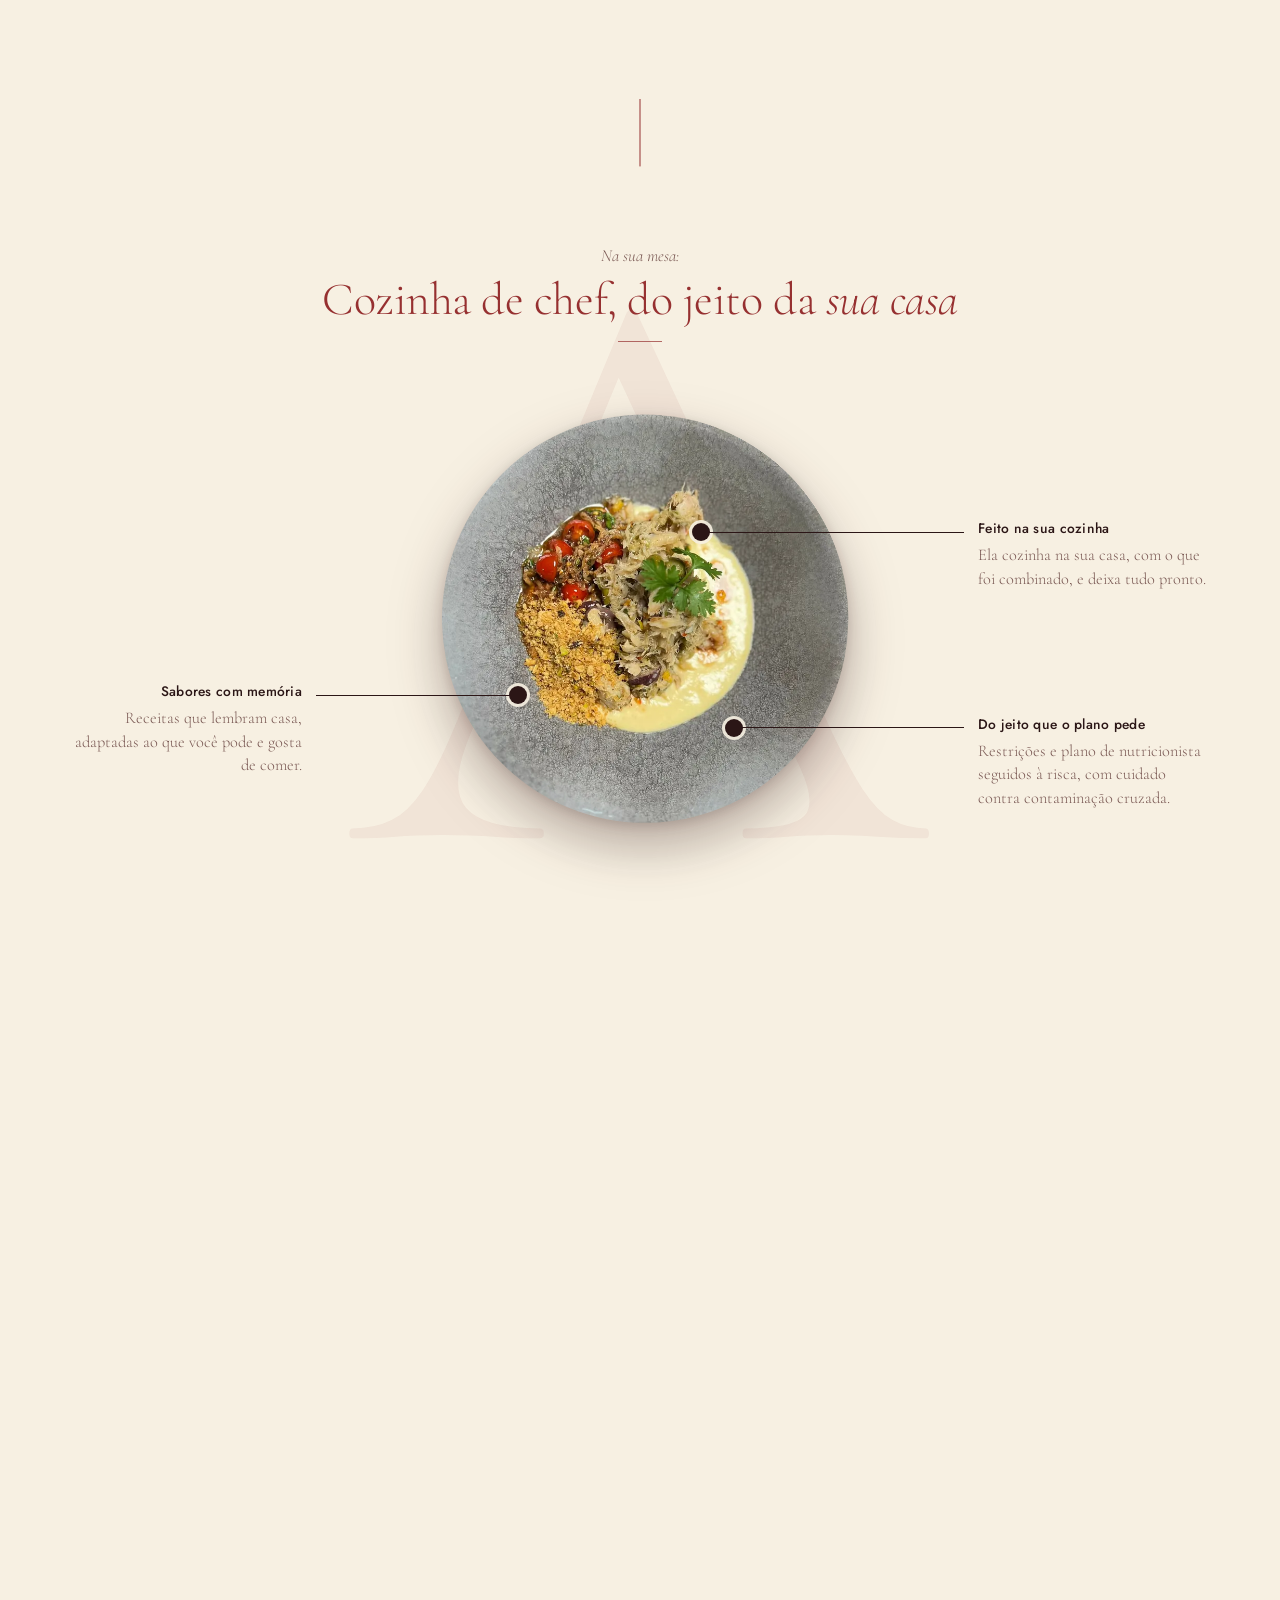
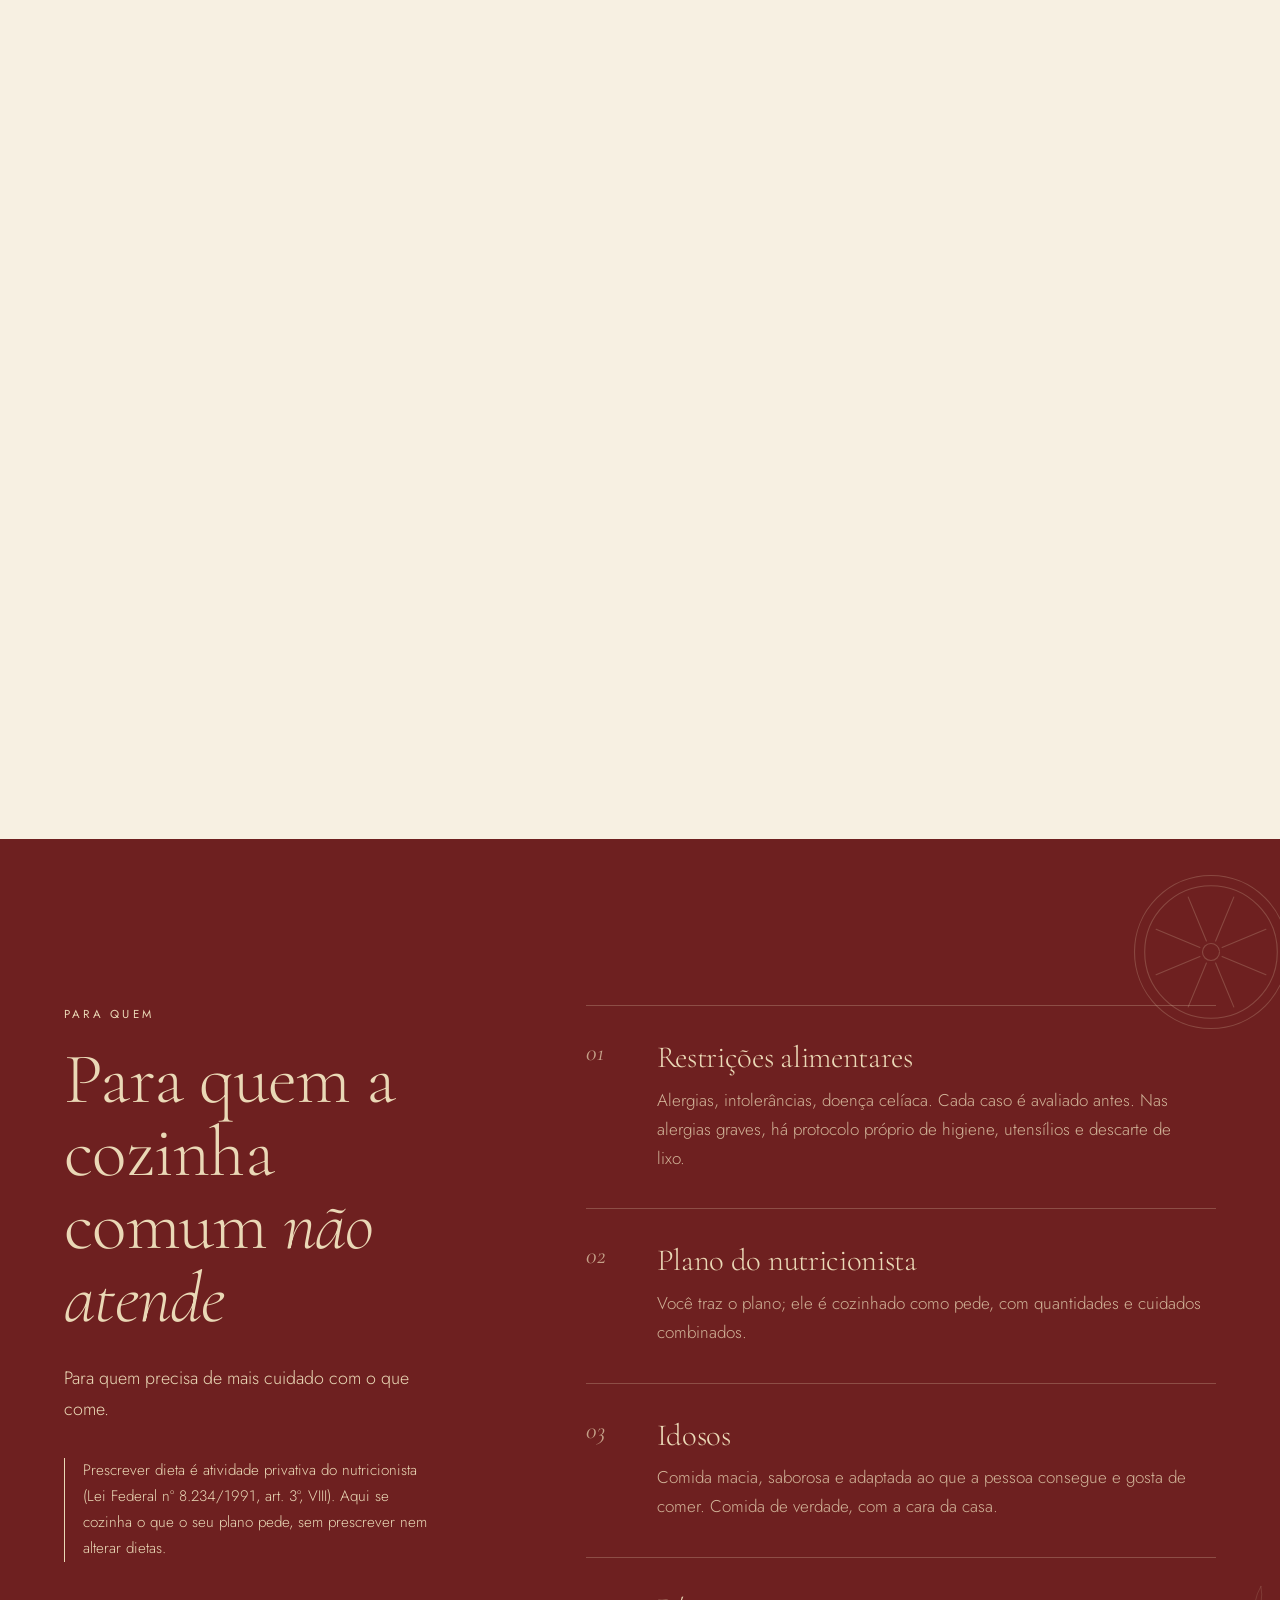
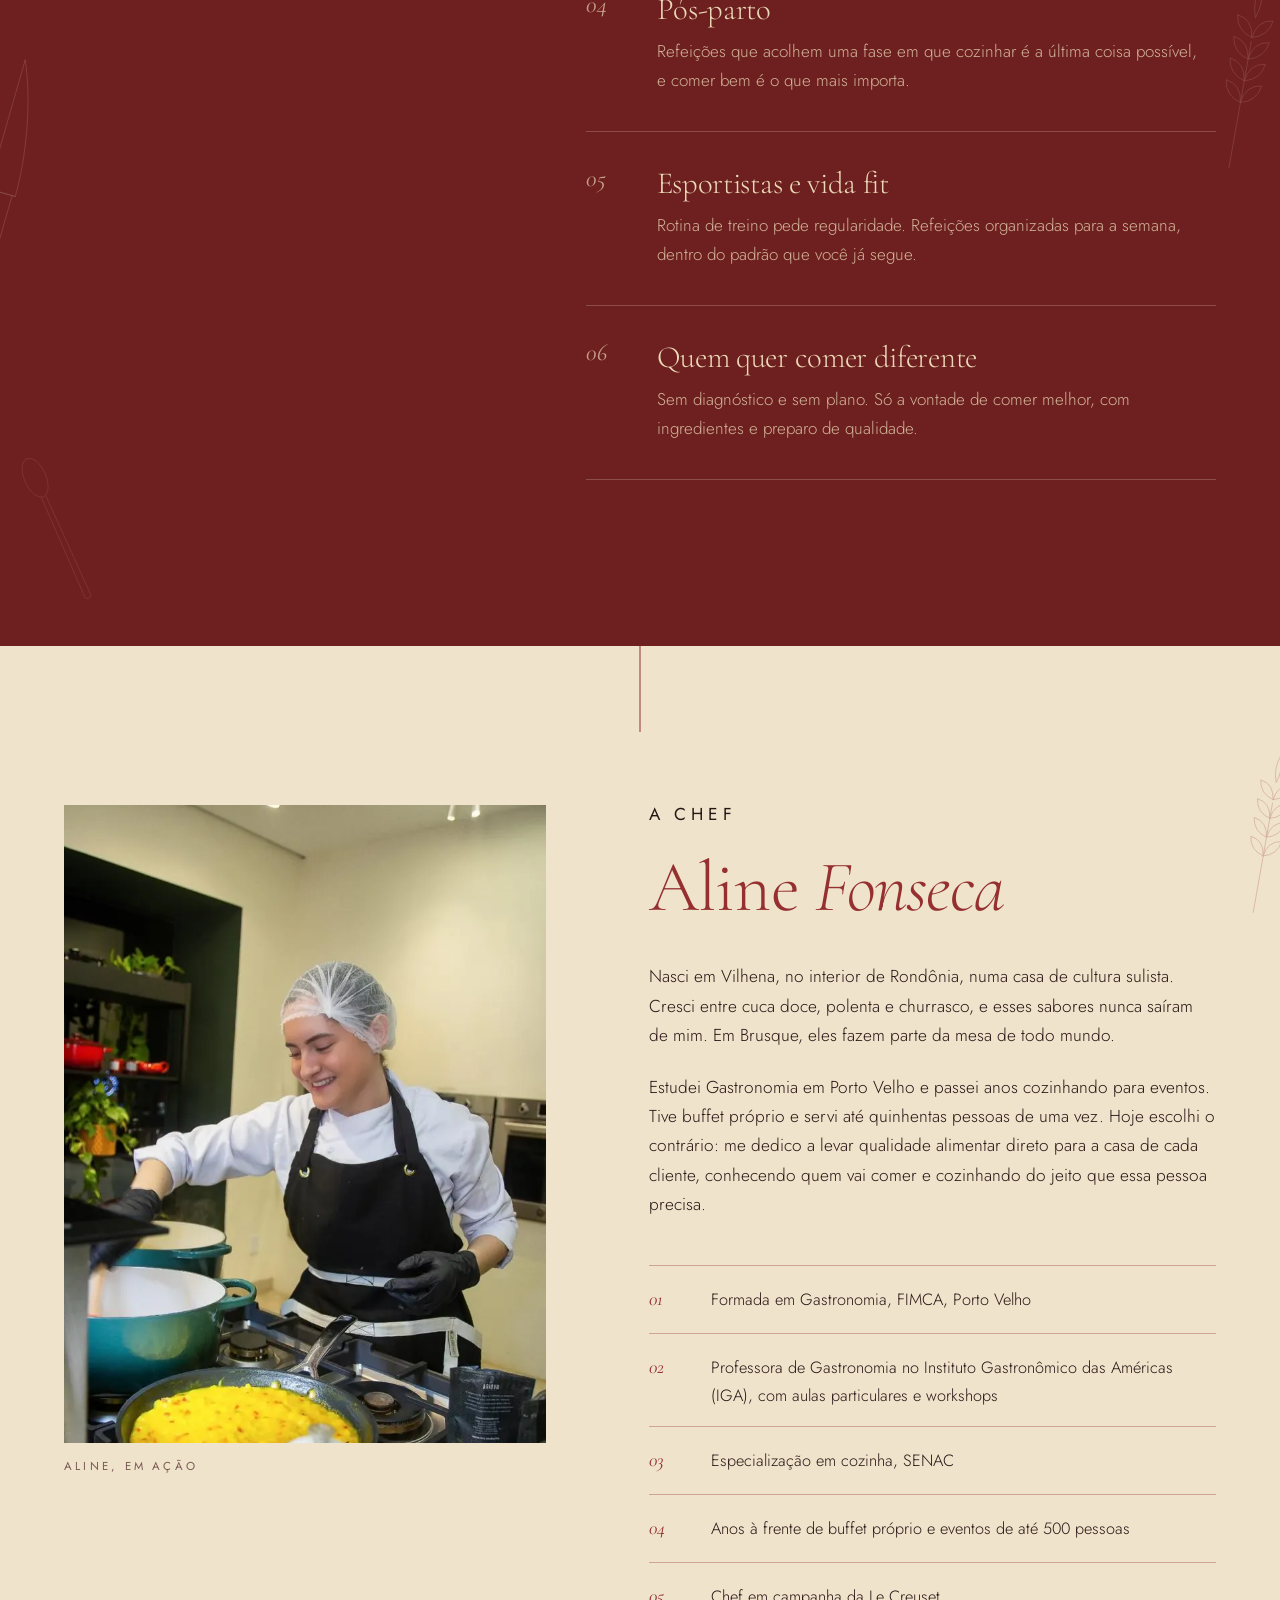
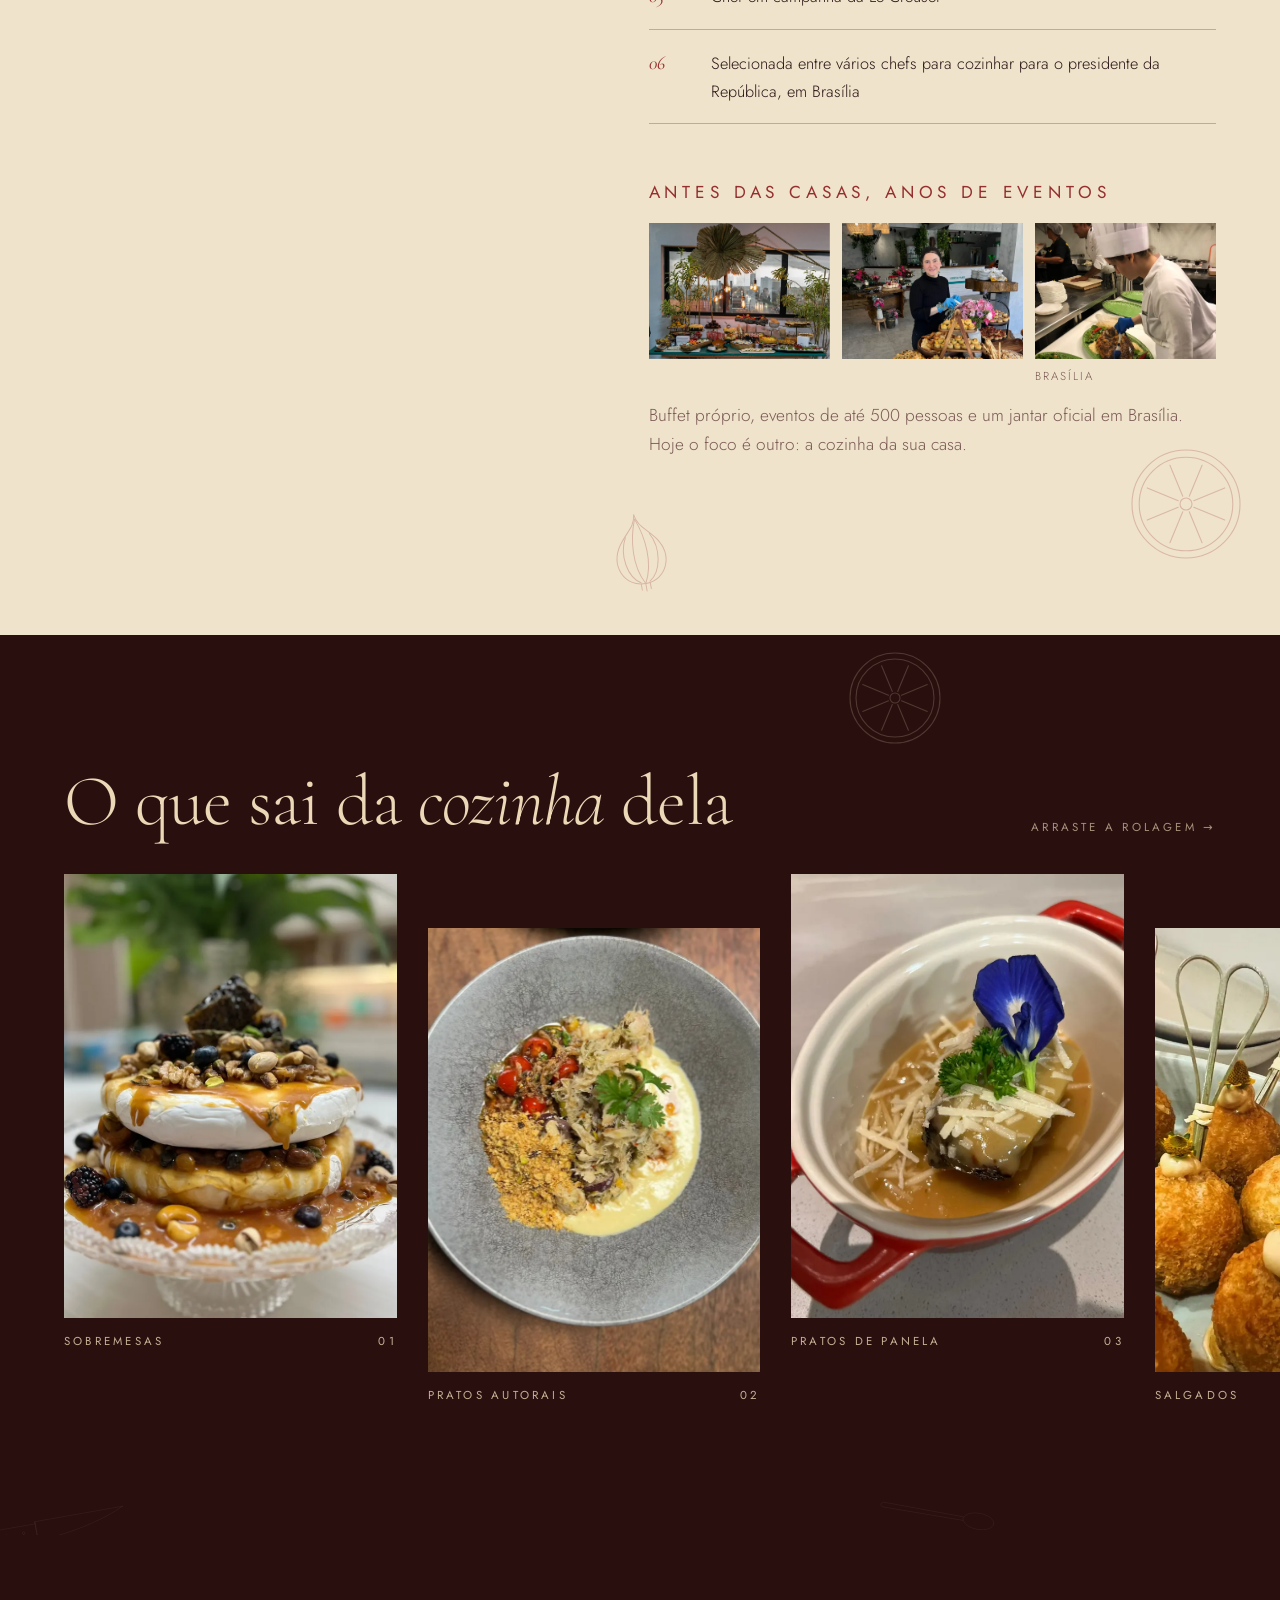
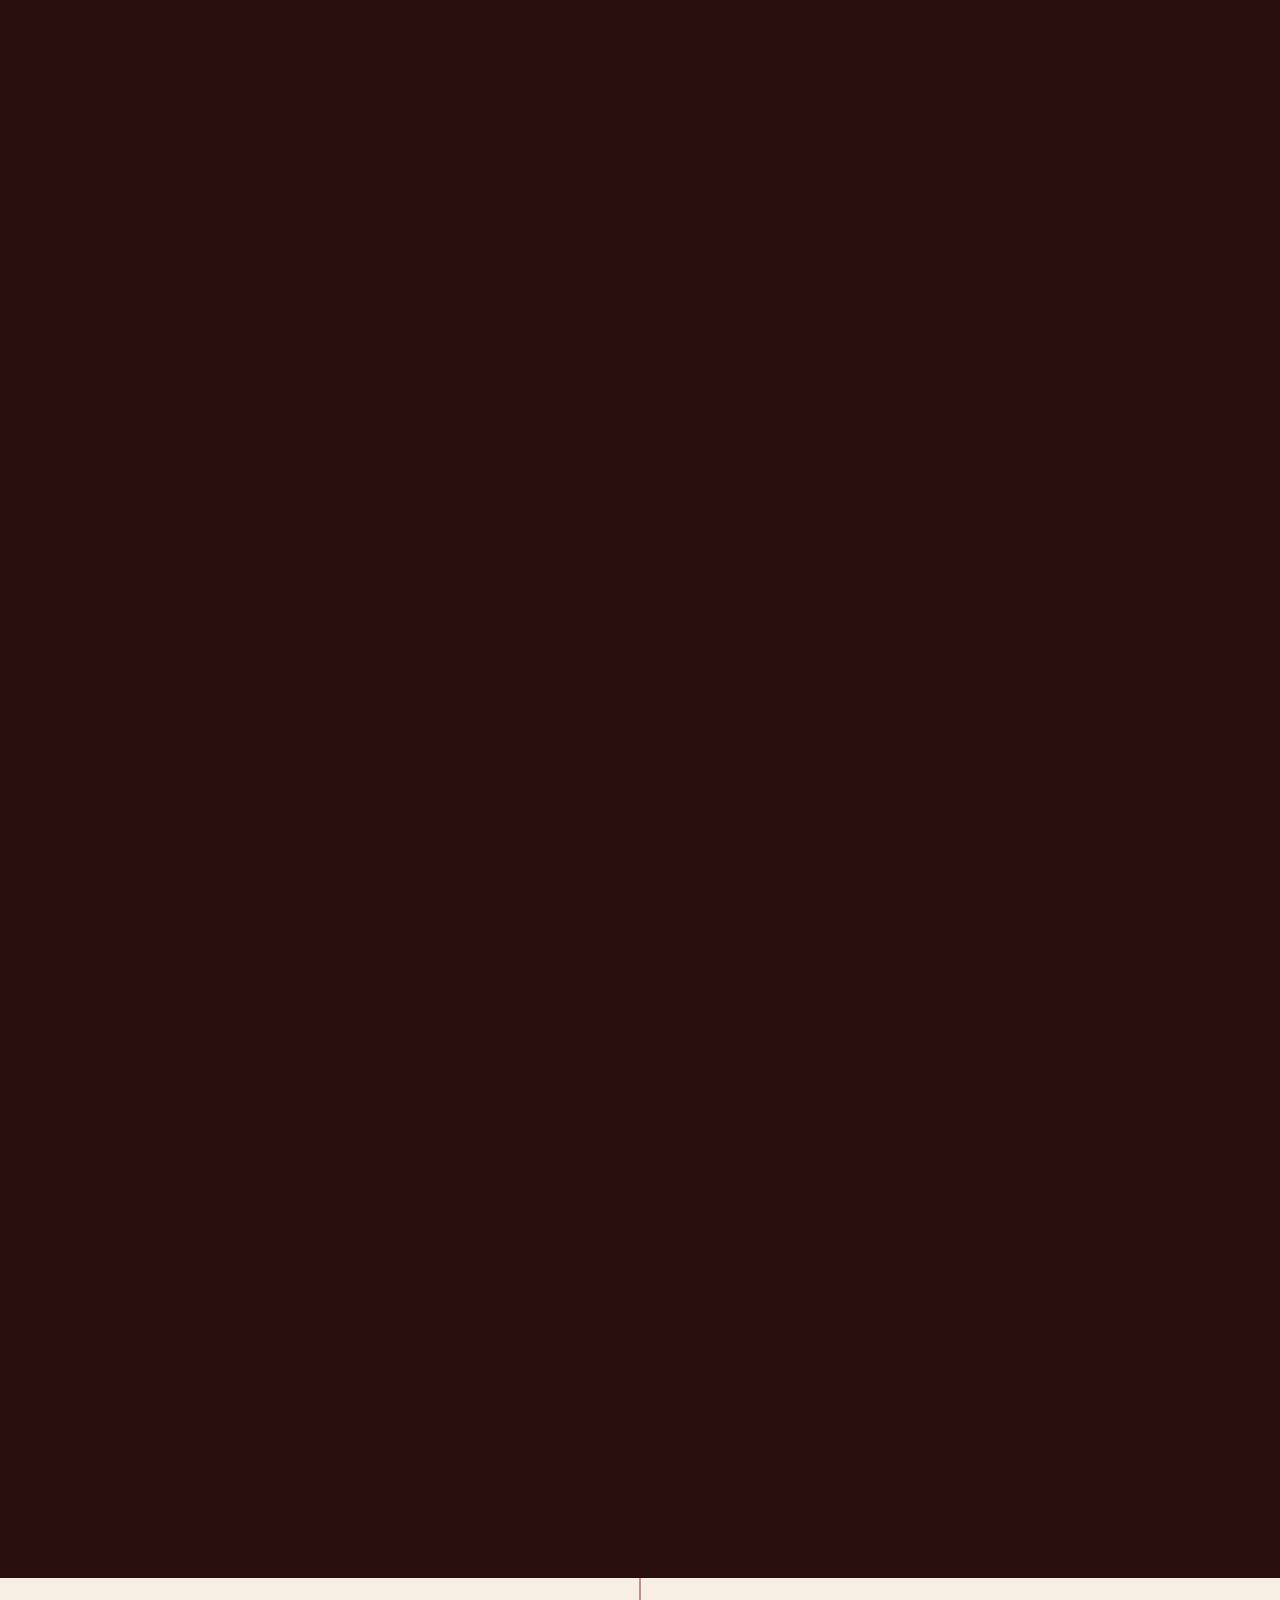
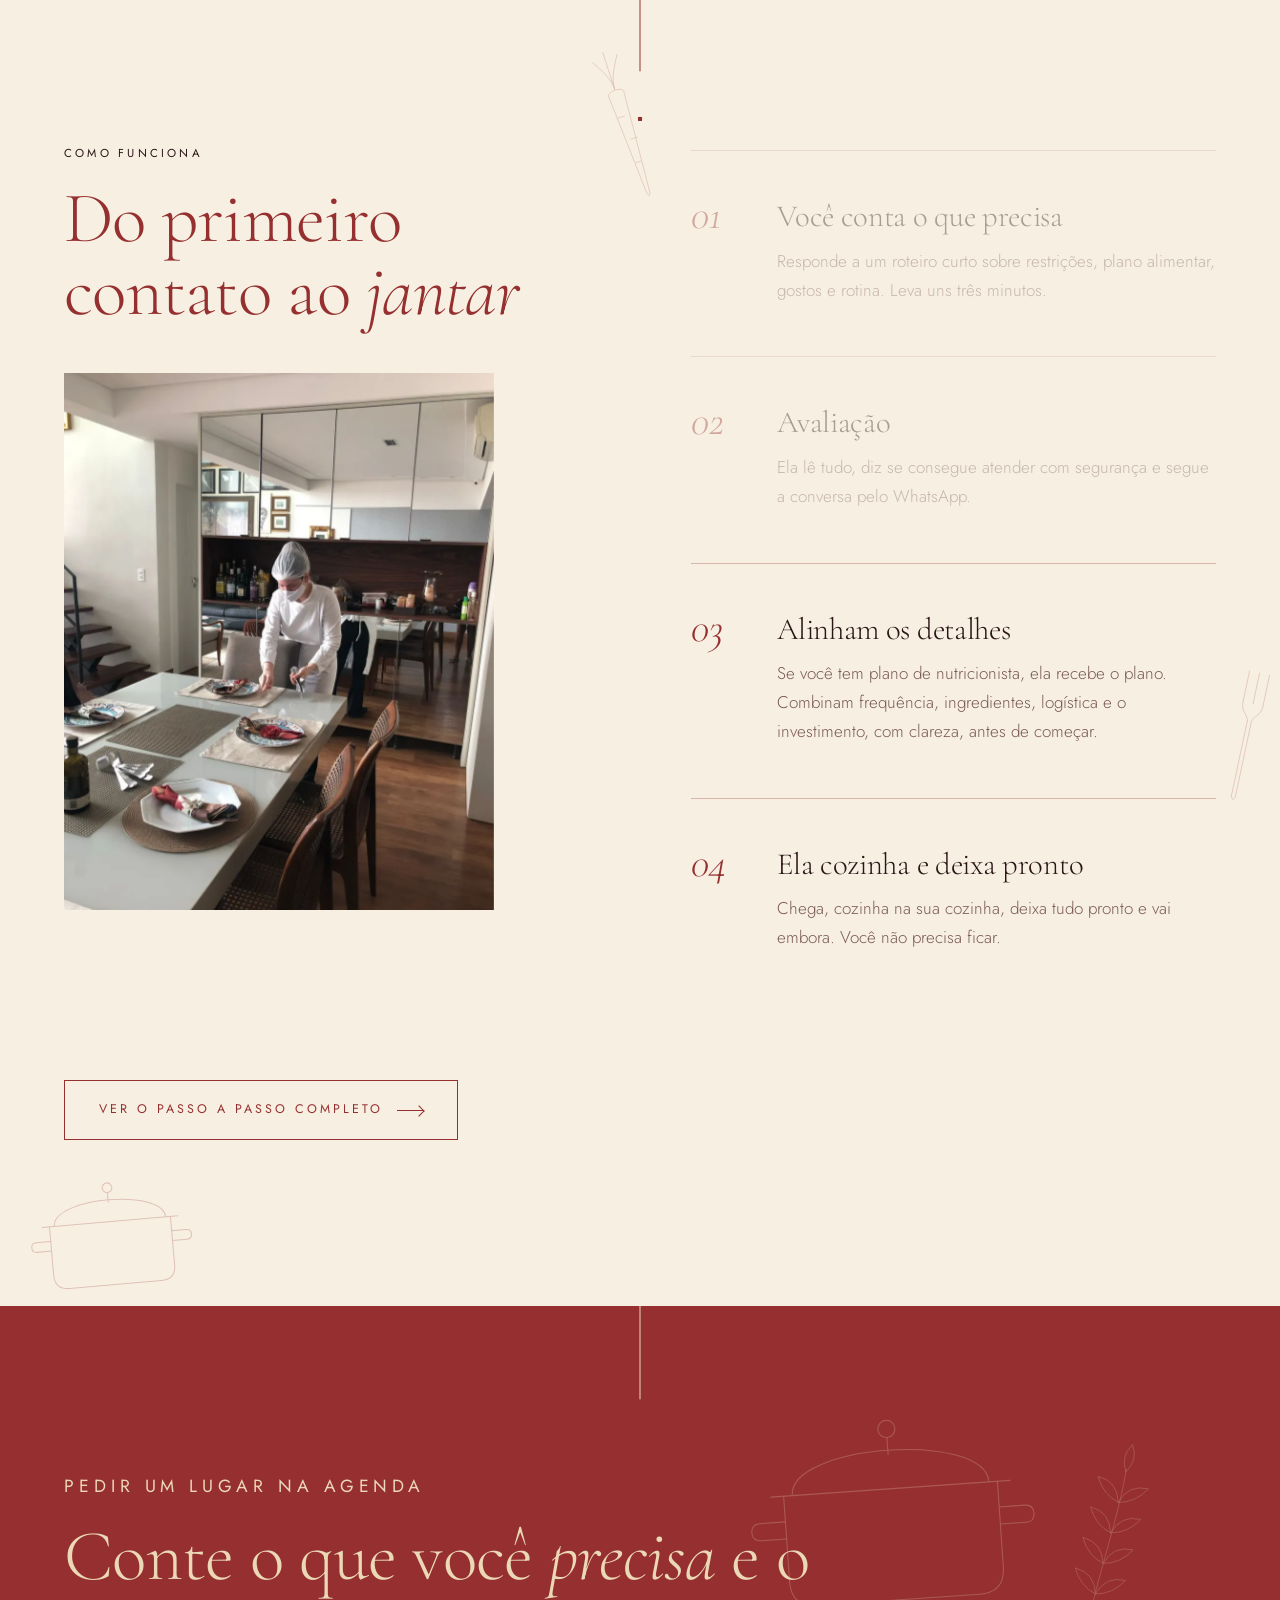
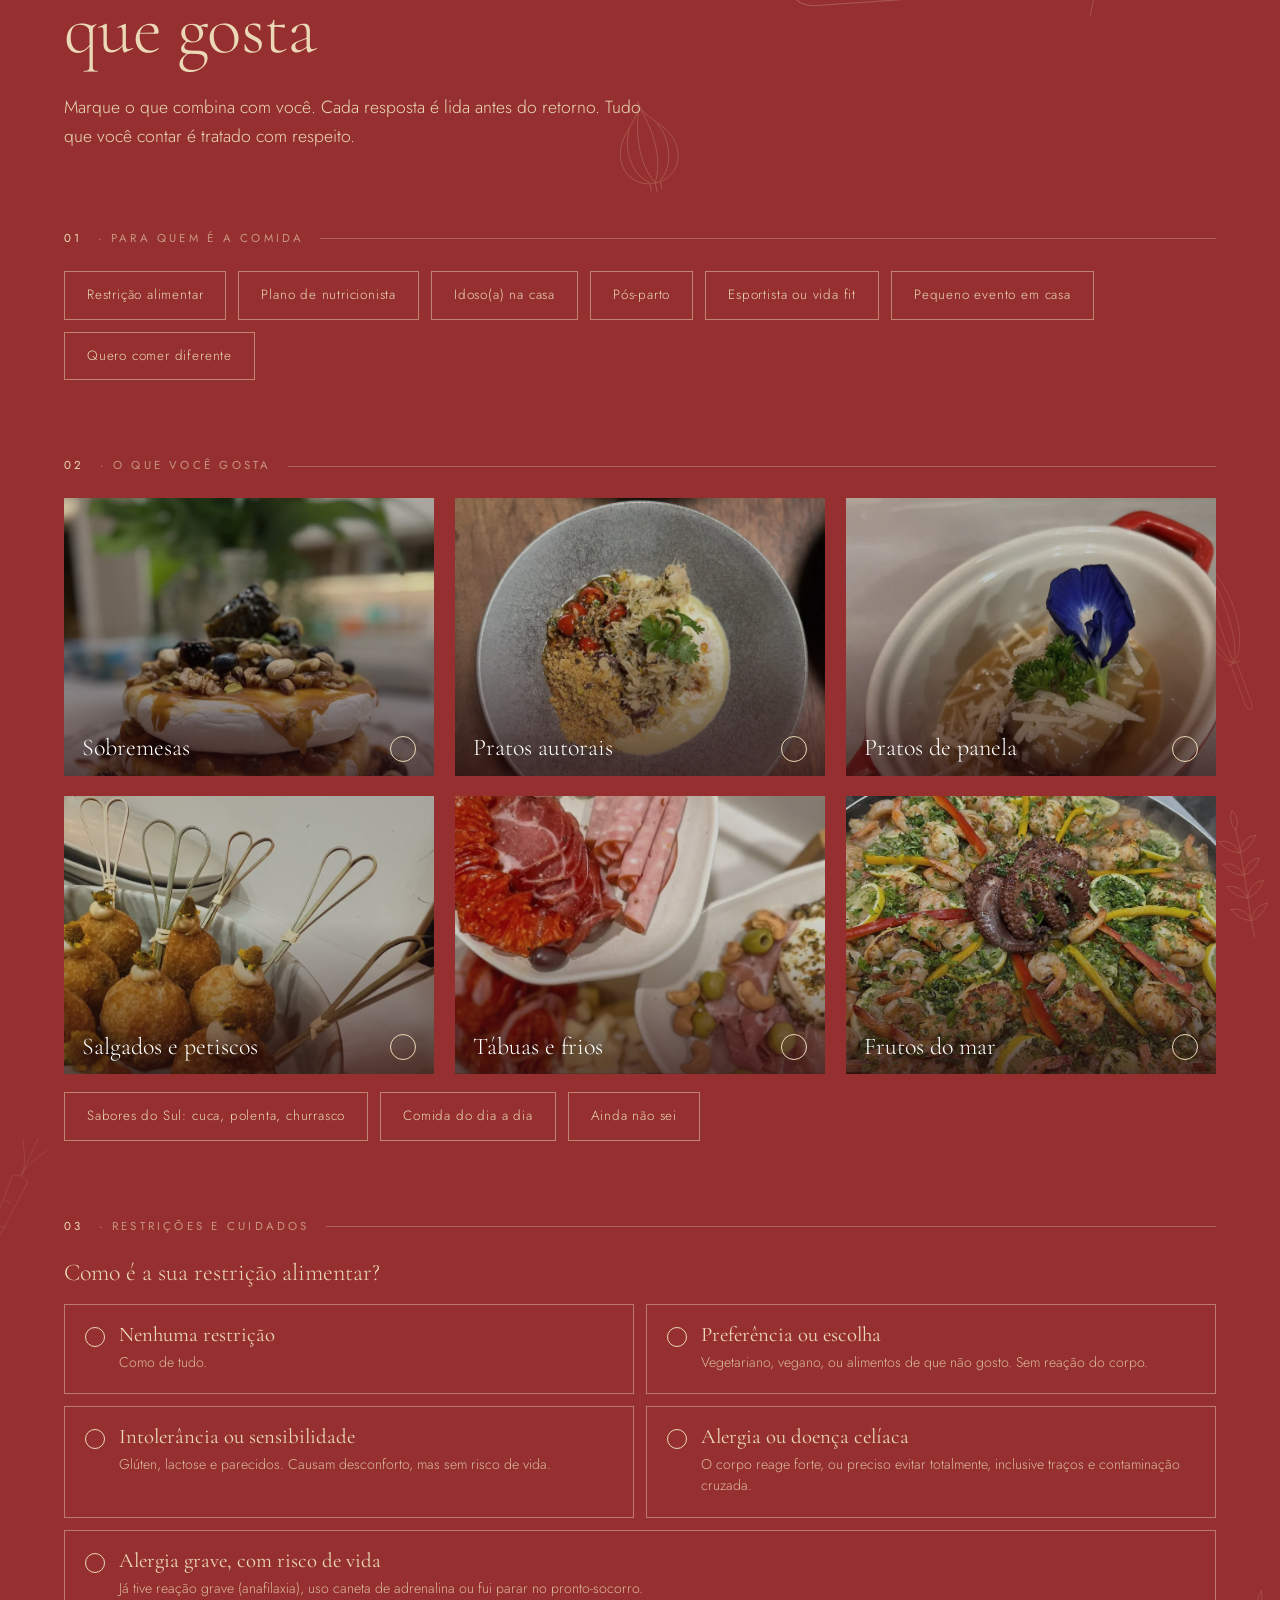
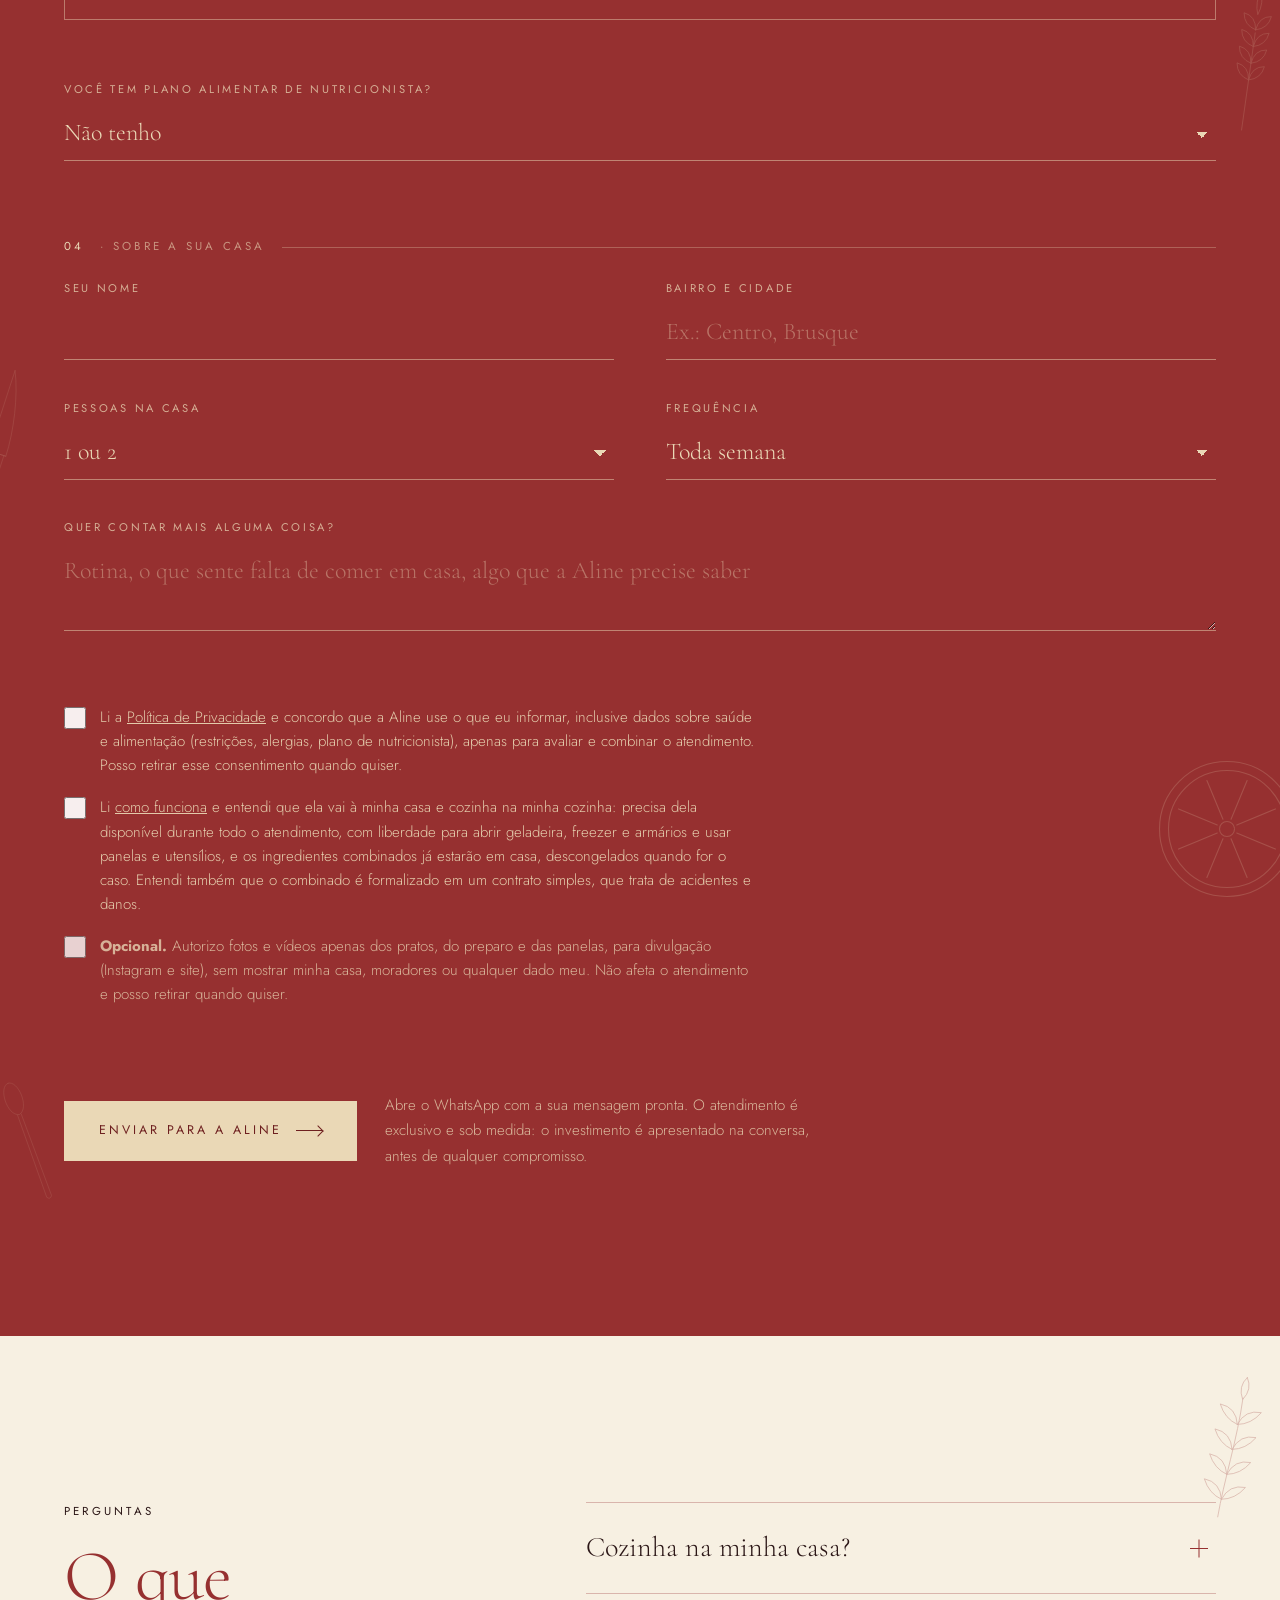
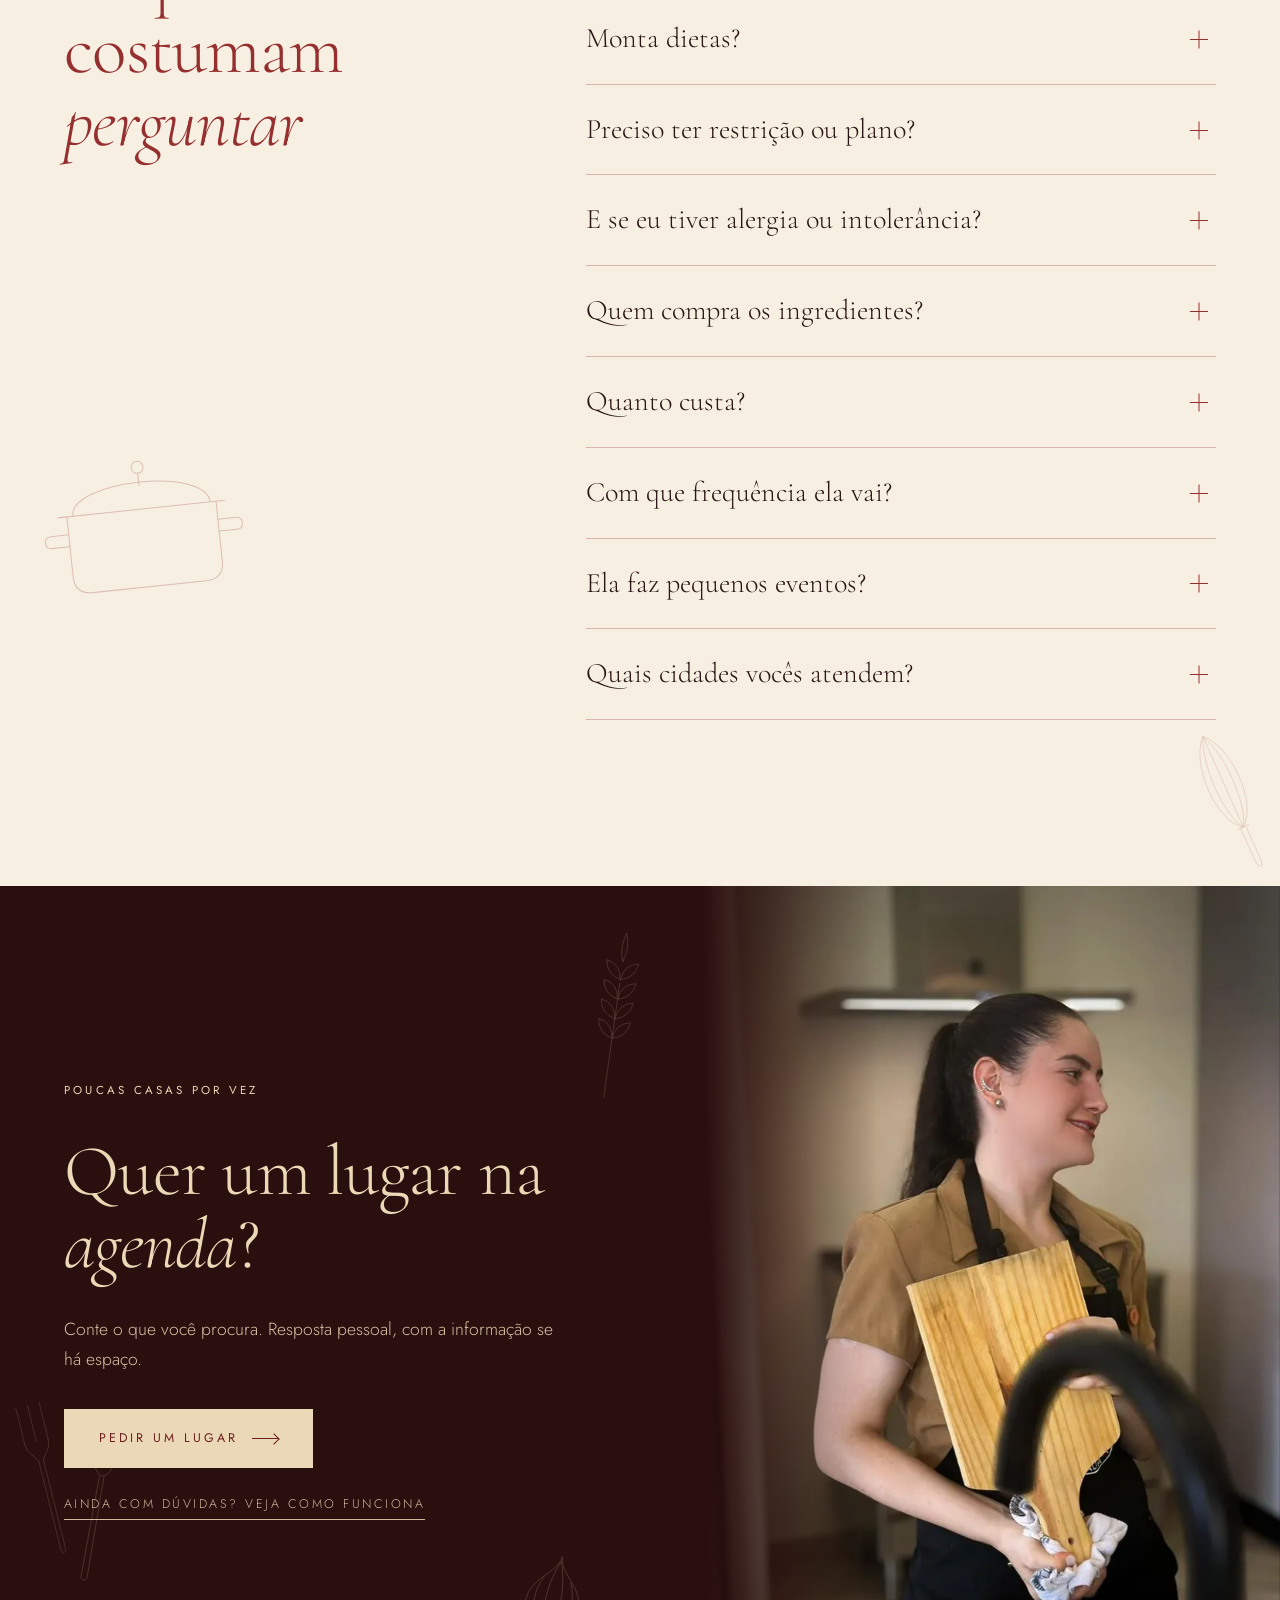
==== commit 93aae0fd: "FAQ alergia: frase mais clara sobre restos de outros alimentos na cozinha de casa Co-Authored-By: Cl" ====
--- a/beta/index.html
+++ b/beta/index.html
@@ -273,7 +273,7 @@
       <details><summary>Cozinha na minha casa?</summary><div class="resp"><p>Sim. Ela leva a técnica e o jeito dela para a sua cozinha e cozinha ali, com o que combinarem.</p></div></details>
       <details><summary>Monta dietas?</summary><div class="resp"><p>Não. Prescrever dieta é atividade privativa do nutricionista (Lei nº 8.234/1991). Ela cozinha o que o seu plano pede e, se você quiser, conversa com o seu nutricionista.</p></div></details>
       <details><summary>Preciso ter restrição ou plano?</summary><div class="resp"><p>Não. Quem só quer comer melhor, sem precisar pensar em tudo, também é bem-vindo. O mesmo vale para idosos, mulheres no pós-parto e quem treina e quer regularidade.</p></div></details>
-      <details><summary>E se eu tiver alergia ou intolerância?</summary><div class="resp"><p>Conte na hora de pedir o seu lugar. Cada caso é avaliado antes de qualquer combinação. Em casa, utensílios e superfícies precisam de atenção, e nem toda alergia grave dá para atender com segurança. Nos casos graves, ela segue um protocolo próprio: higiene reforçada ao chegar, até banho na entrada quando necessário, e cuidado com o lixo, que não fica na casa. Se não der para garantir a segurança, ela diz com clareza.</p></div></details>
+      <details><summary>E se eu tiver alergia ou intolerância?</summary><div class="resp"><p>Conte na hora de pedir o seu lugar. Cada caso é avaliado antes de qualquer combinação. Numa cozinha de casa, panelas, utensílios e bancadas podem ter restos de outros alimentos. Por isso, nem toda alergia grave pode ser atendida com segurança. Nos casos graves, ela segue um protocolo próprio: higiene reforçada ao chegar, até banho na entrada quando necessário, e cuidado com o lixo, que não fica na casa. Se não der para garantir a segurança, ela diz com clareza.</p></div></details>
       <details><summary>Quem compra os ingredientes?</summary><div class="resp"><p>Isso é combinado antes. Pode ser você, ou ela, com prestação de contas e taxa de serviço informada previamente.</p></div></details>
       <details><summary>Quanto custa?</summary><div class="resp"><p>É um atendimento exclusivo e feito sob medida para cada casa, e isso tem um investimento. Ele depende do número de pessoas, da frequência e dos cuidados necessários, como em casos de alergia grave. Por isso não existe tabela: o valor é apresentado na conversa, com clareza, antes de qualquer compromisso.</p></div></details>
       <details><summary>Com que frequência ela vai?</summary><div class="resp"><p>Toda semana, a cada quinze dias ou como combinarem. A agenda é pequena de propósito, para que cada casa tenha atenção de verdade.</p></div></details>
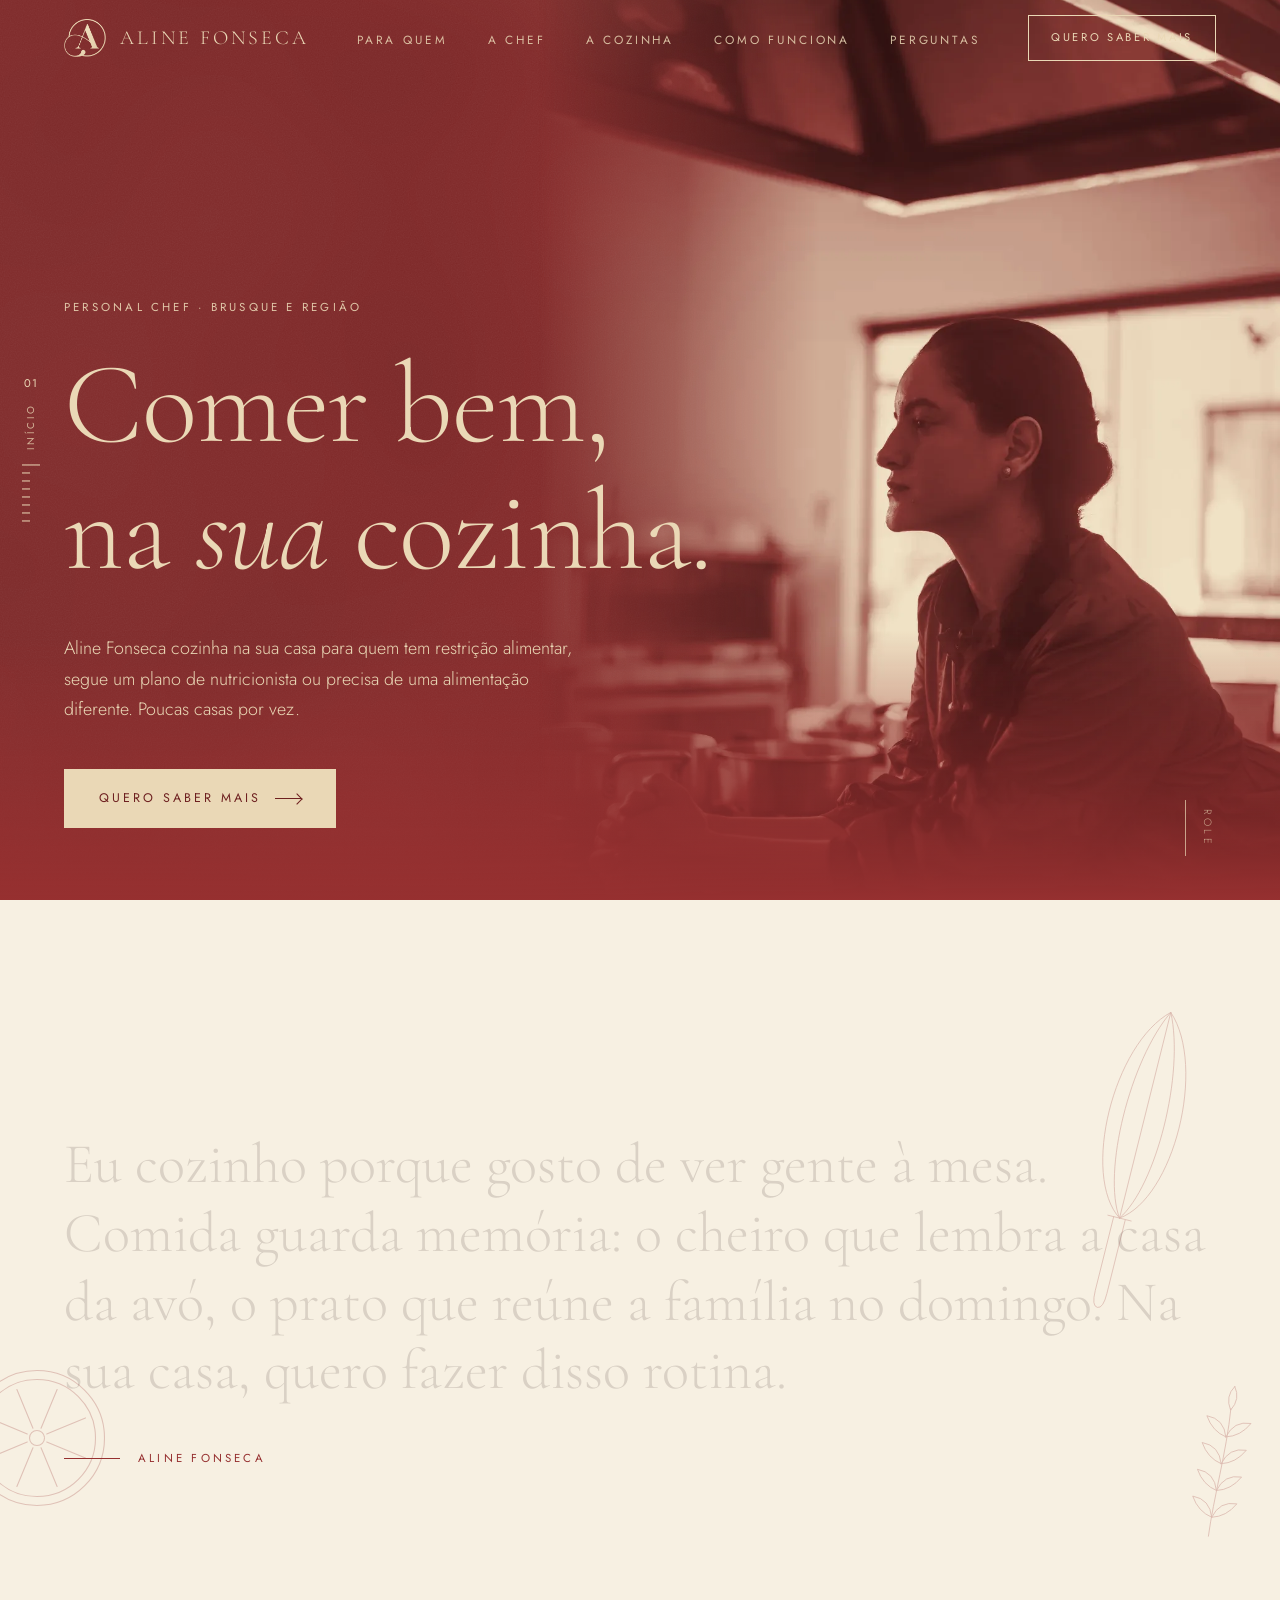
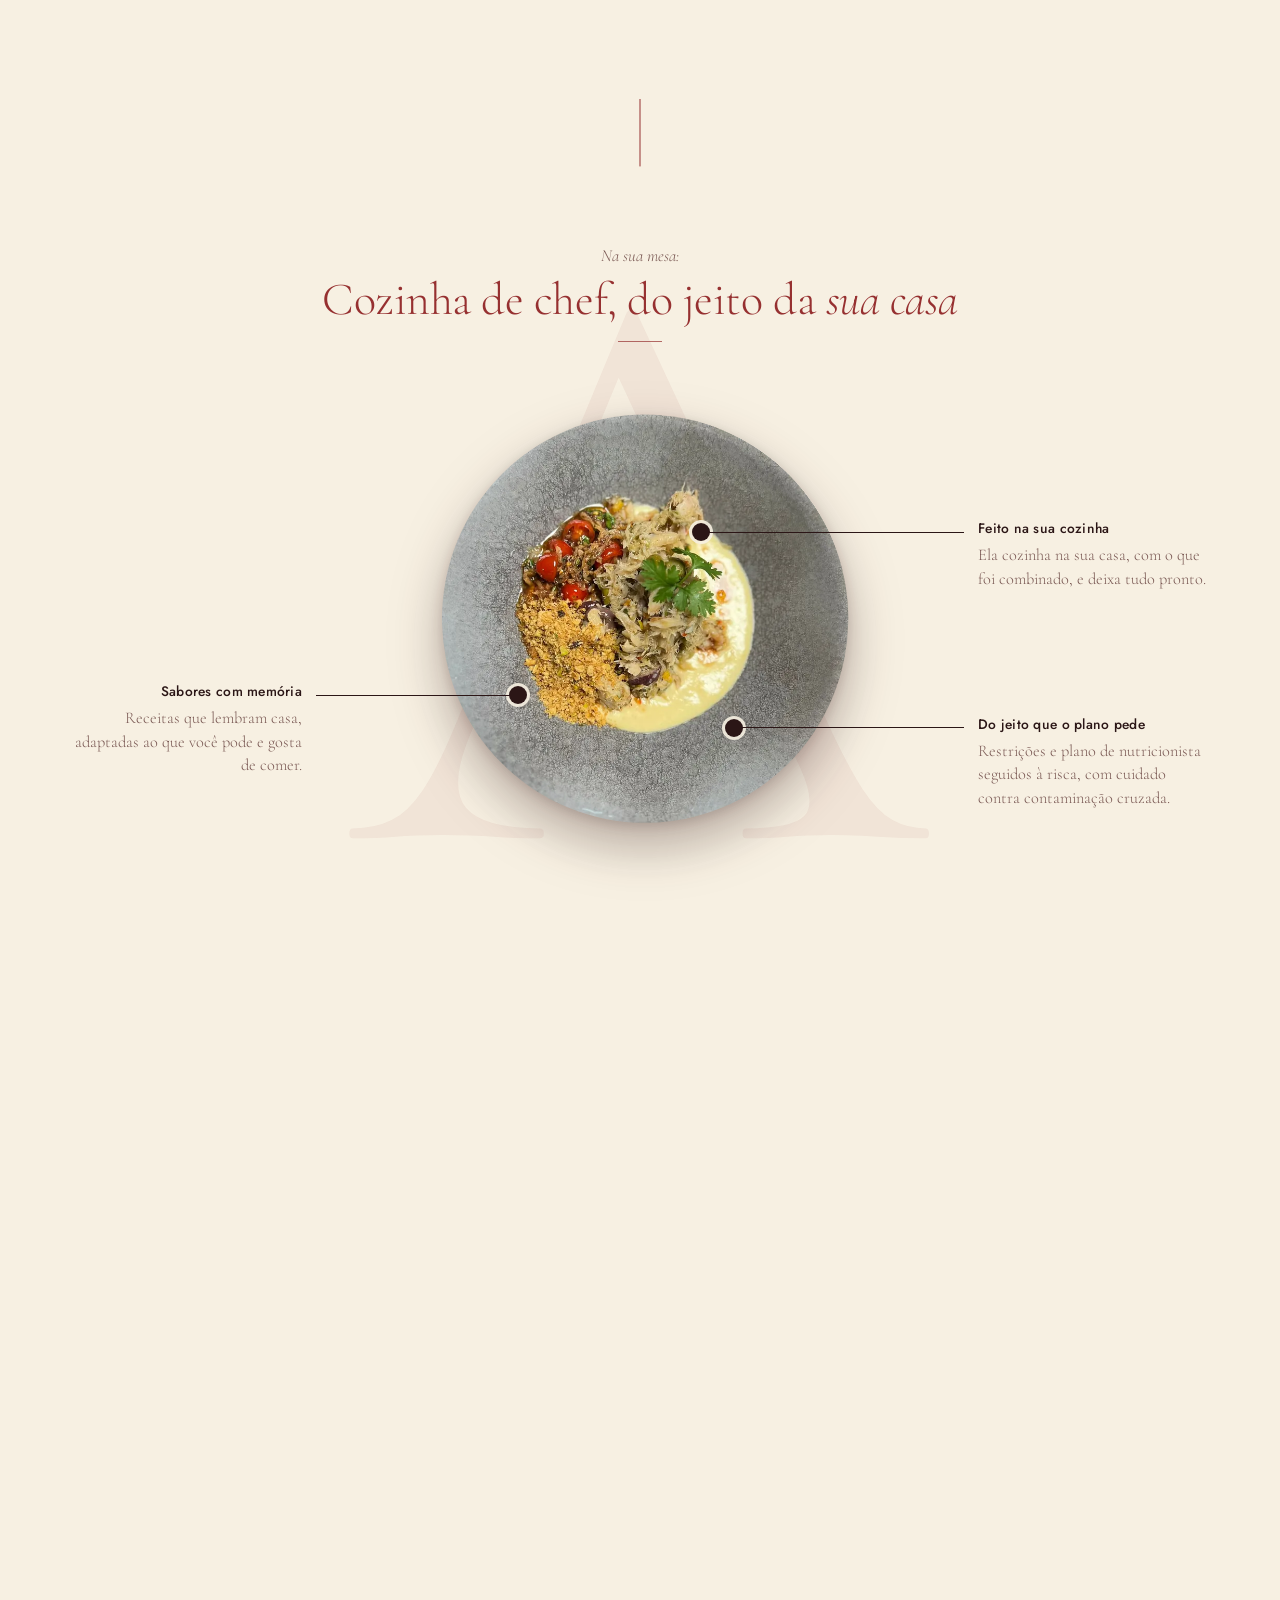
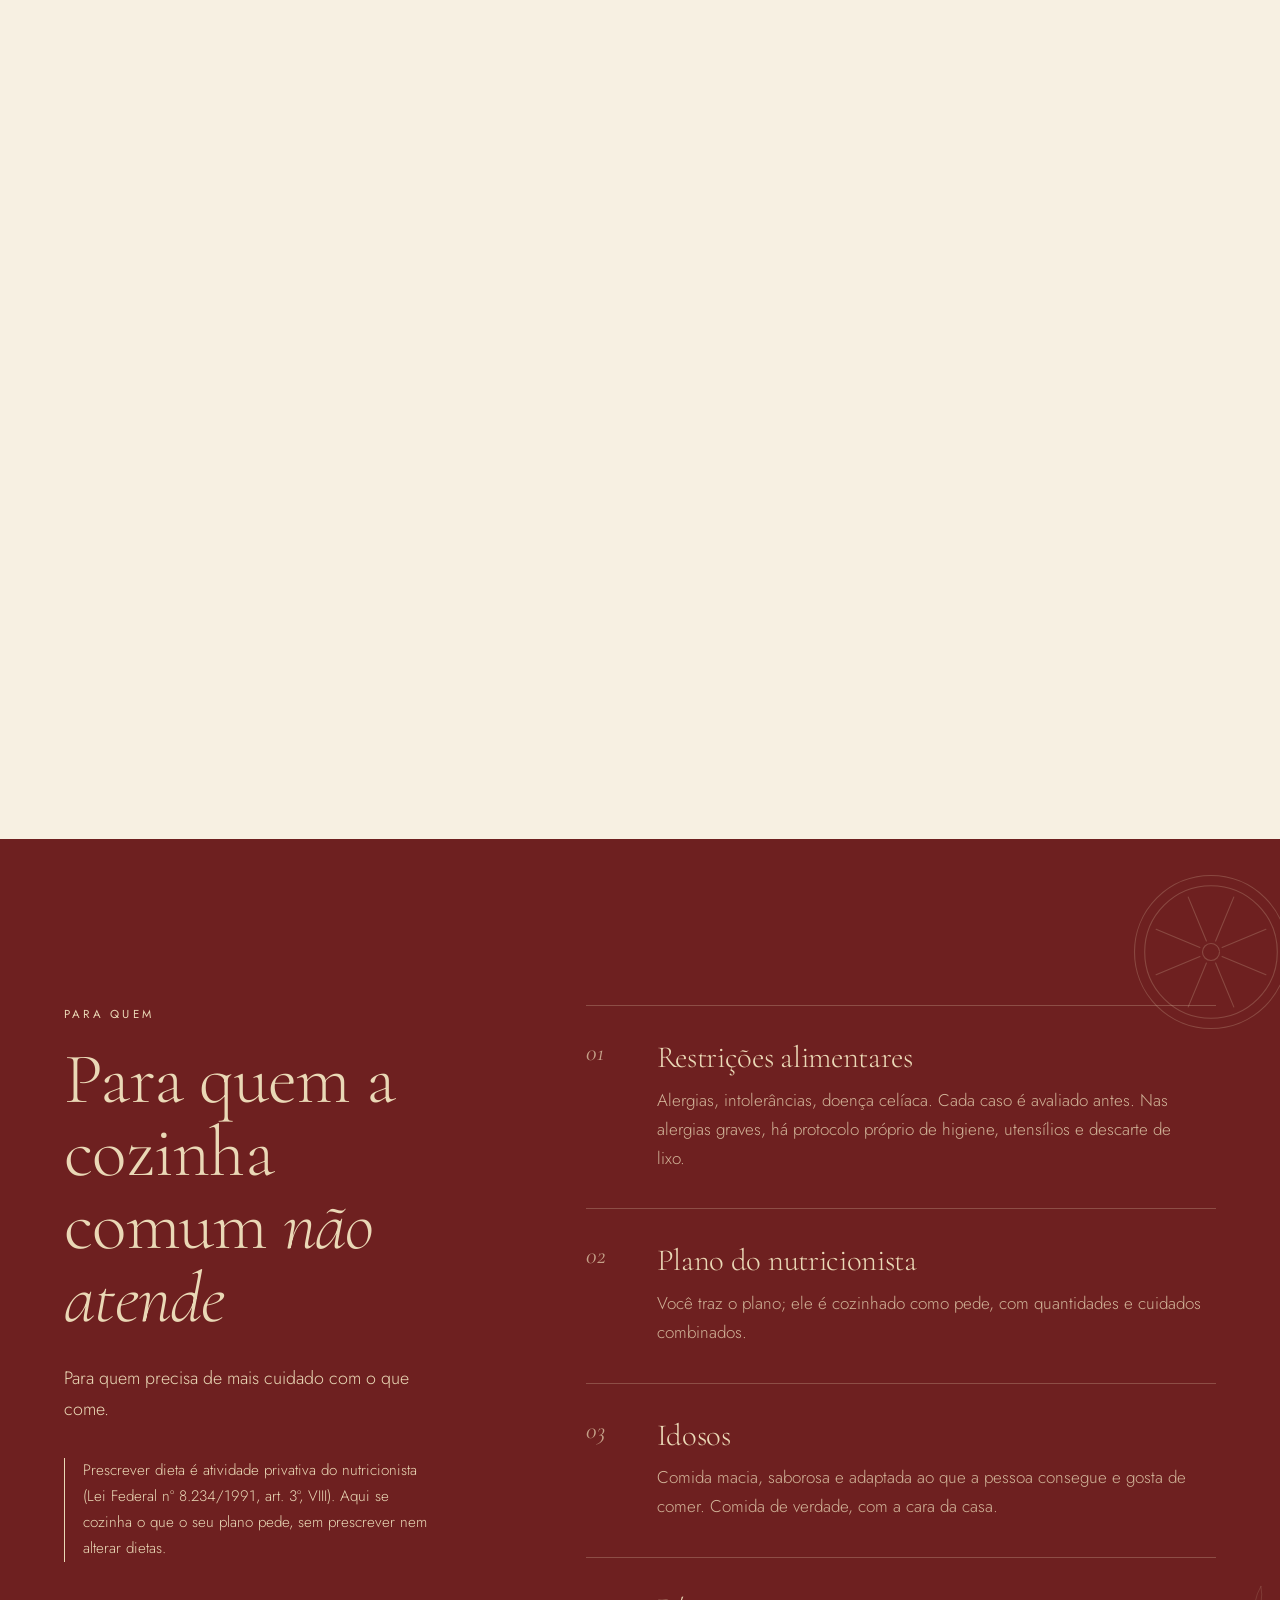
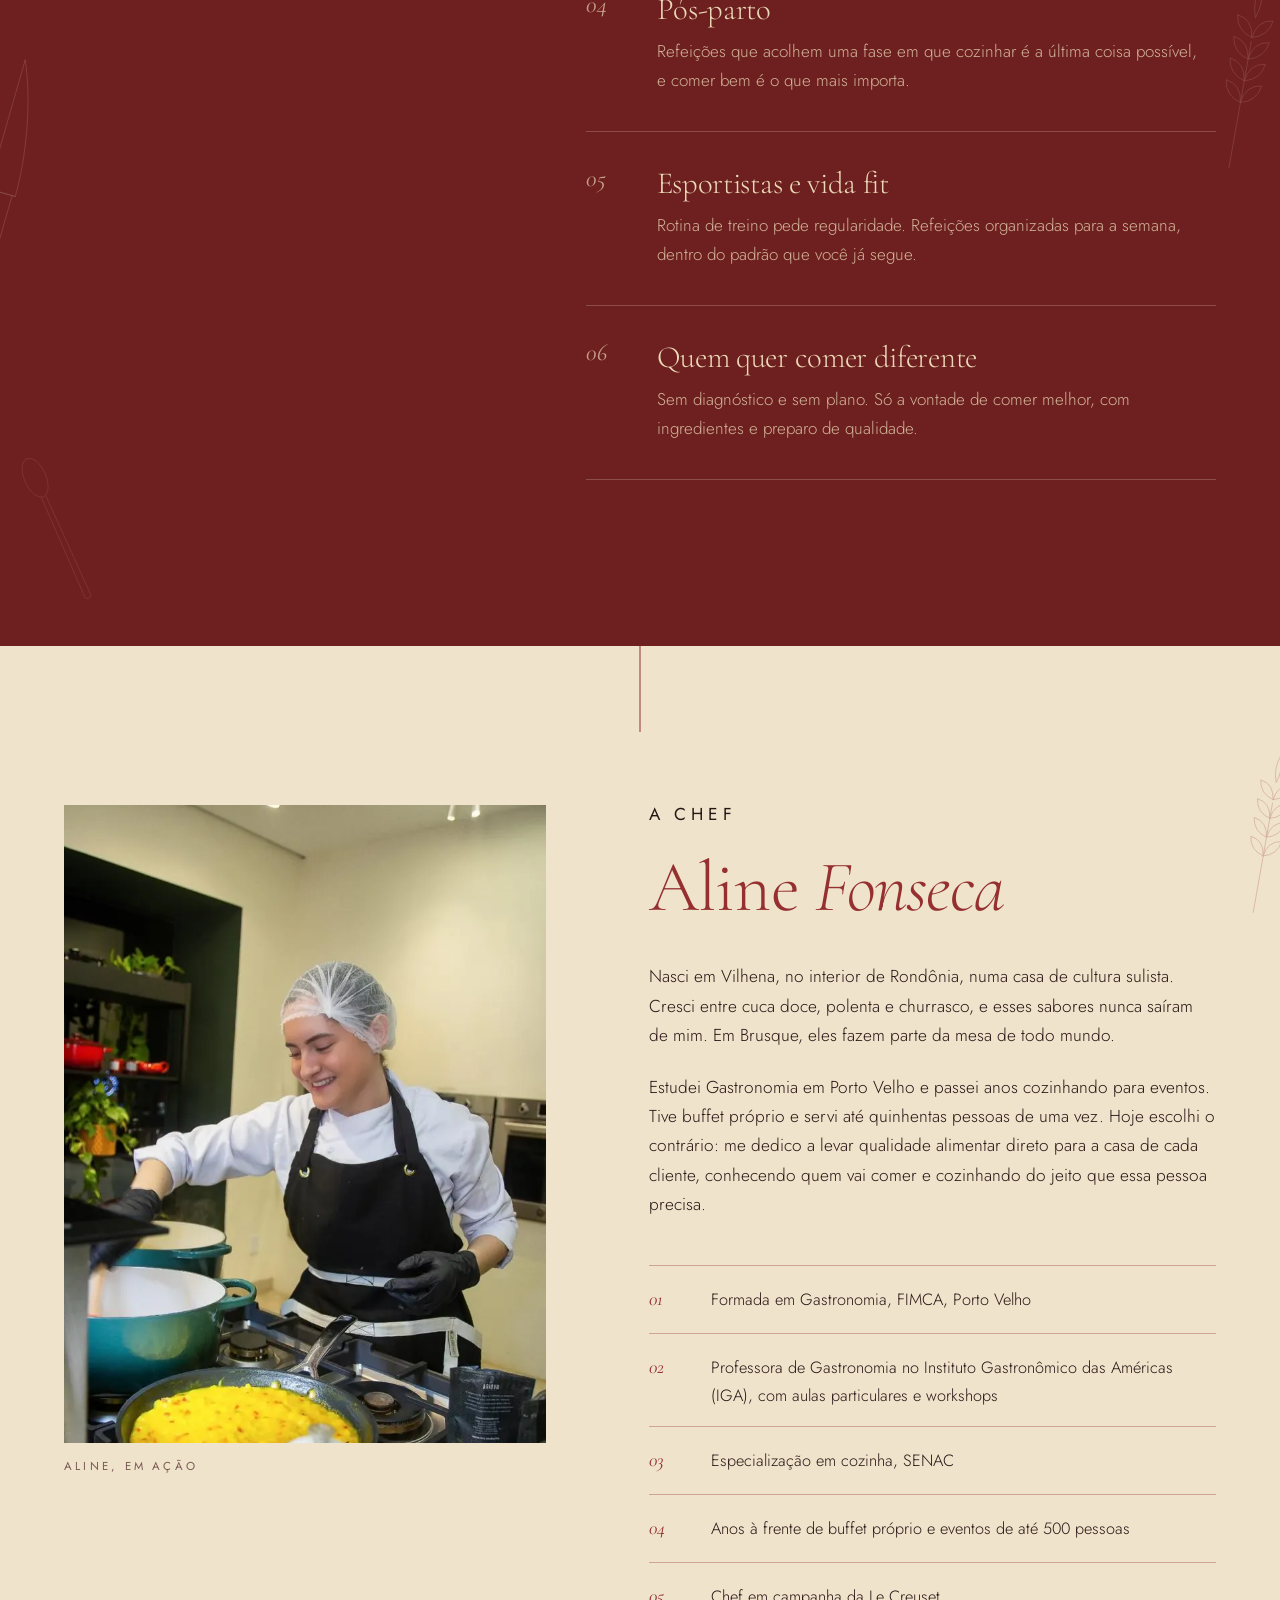
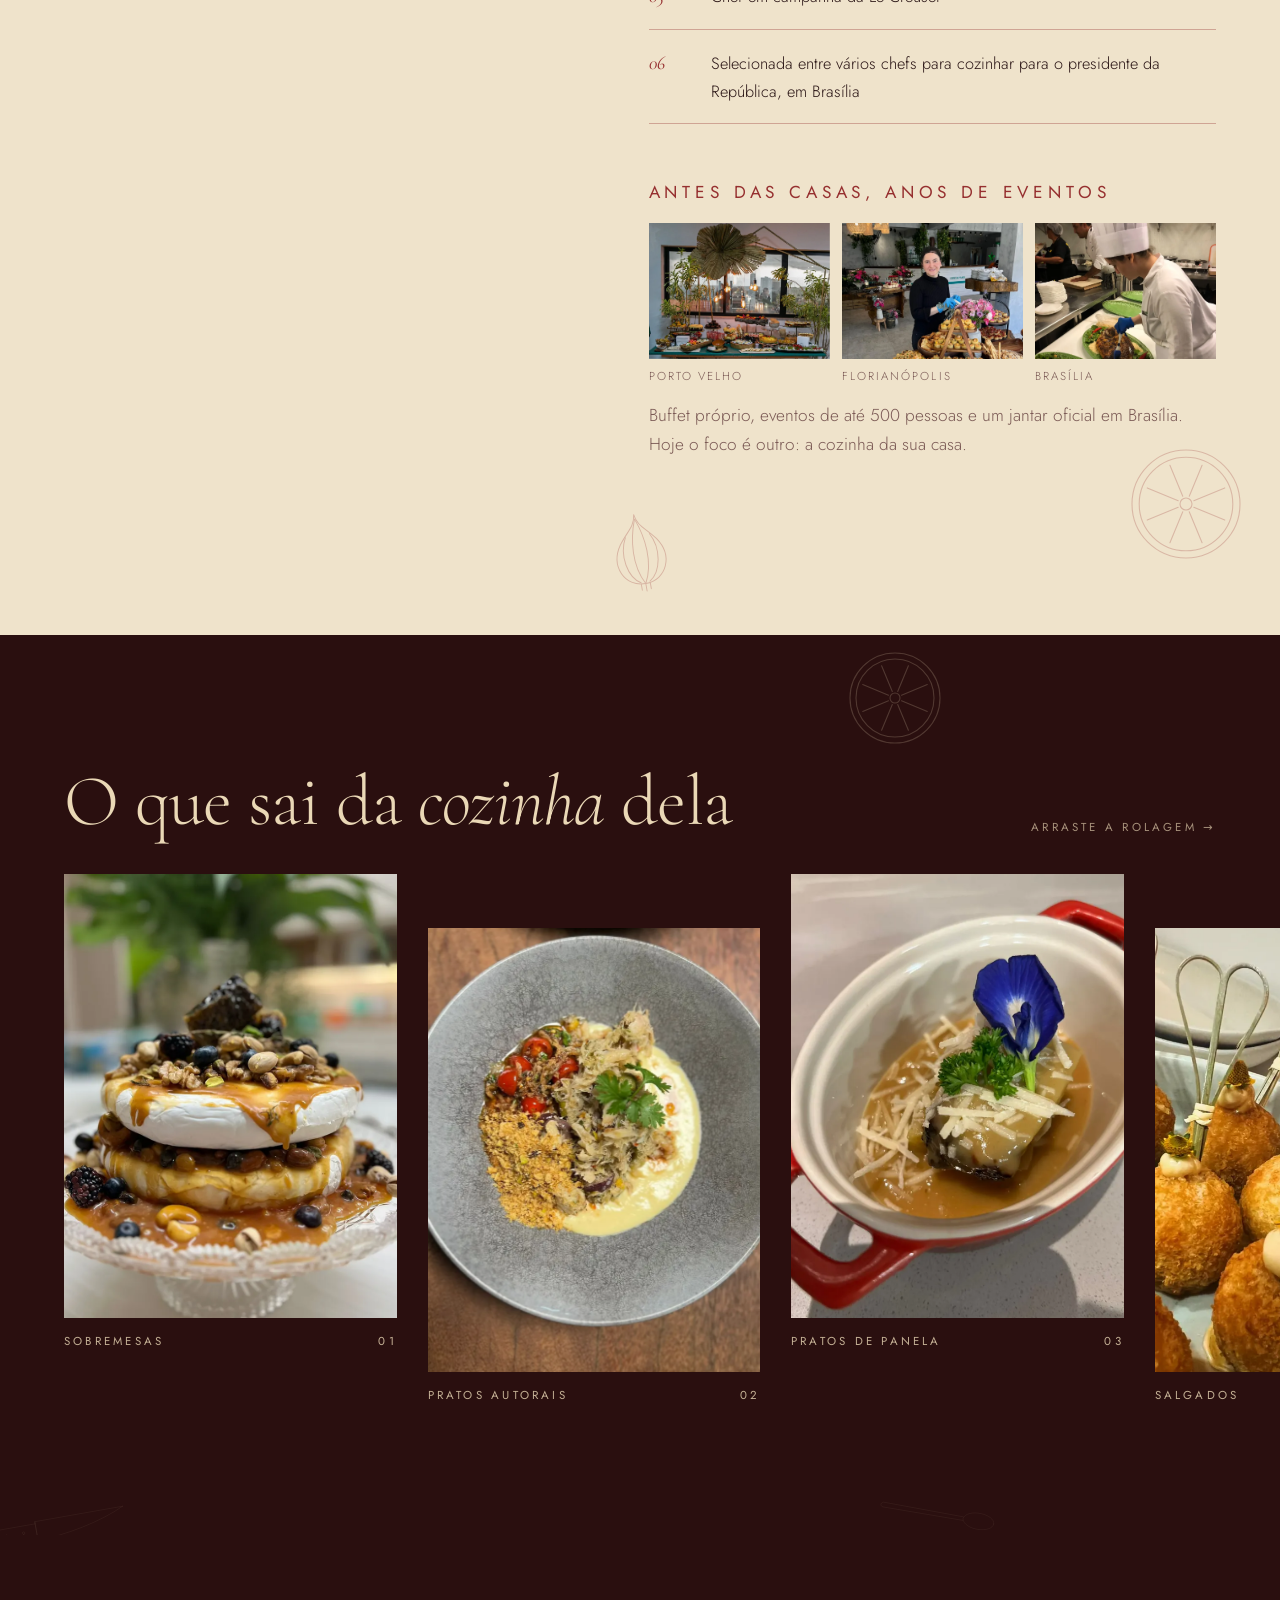
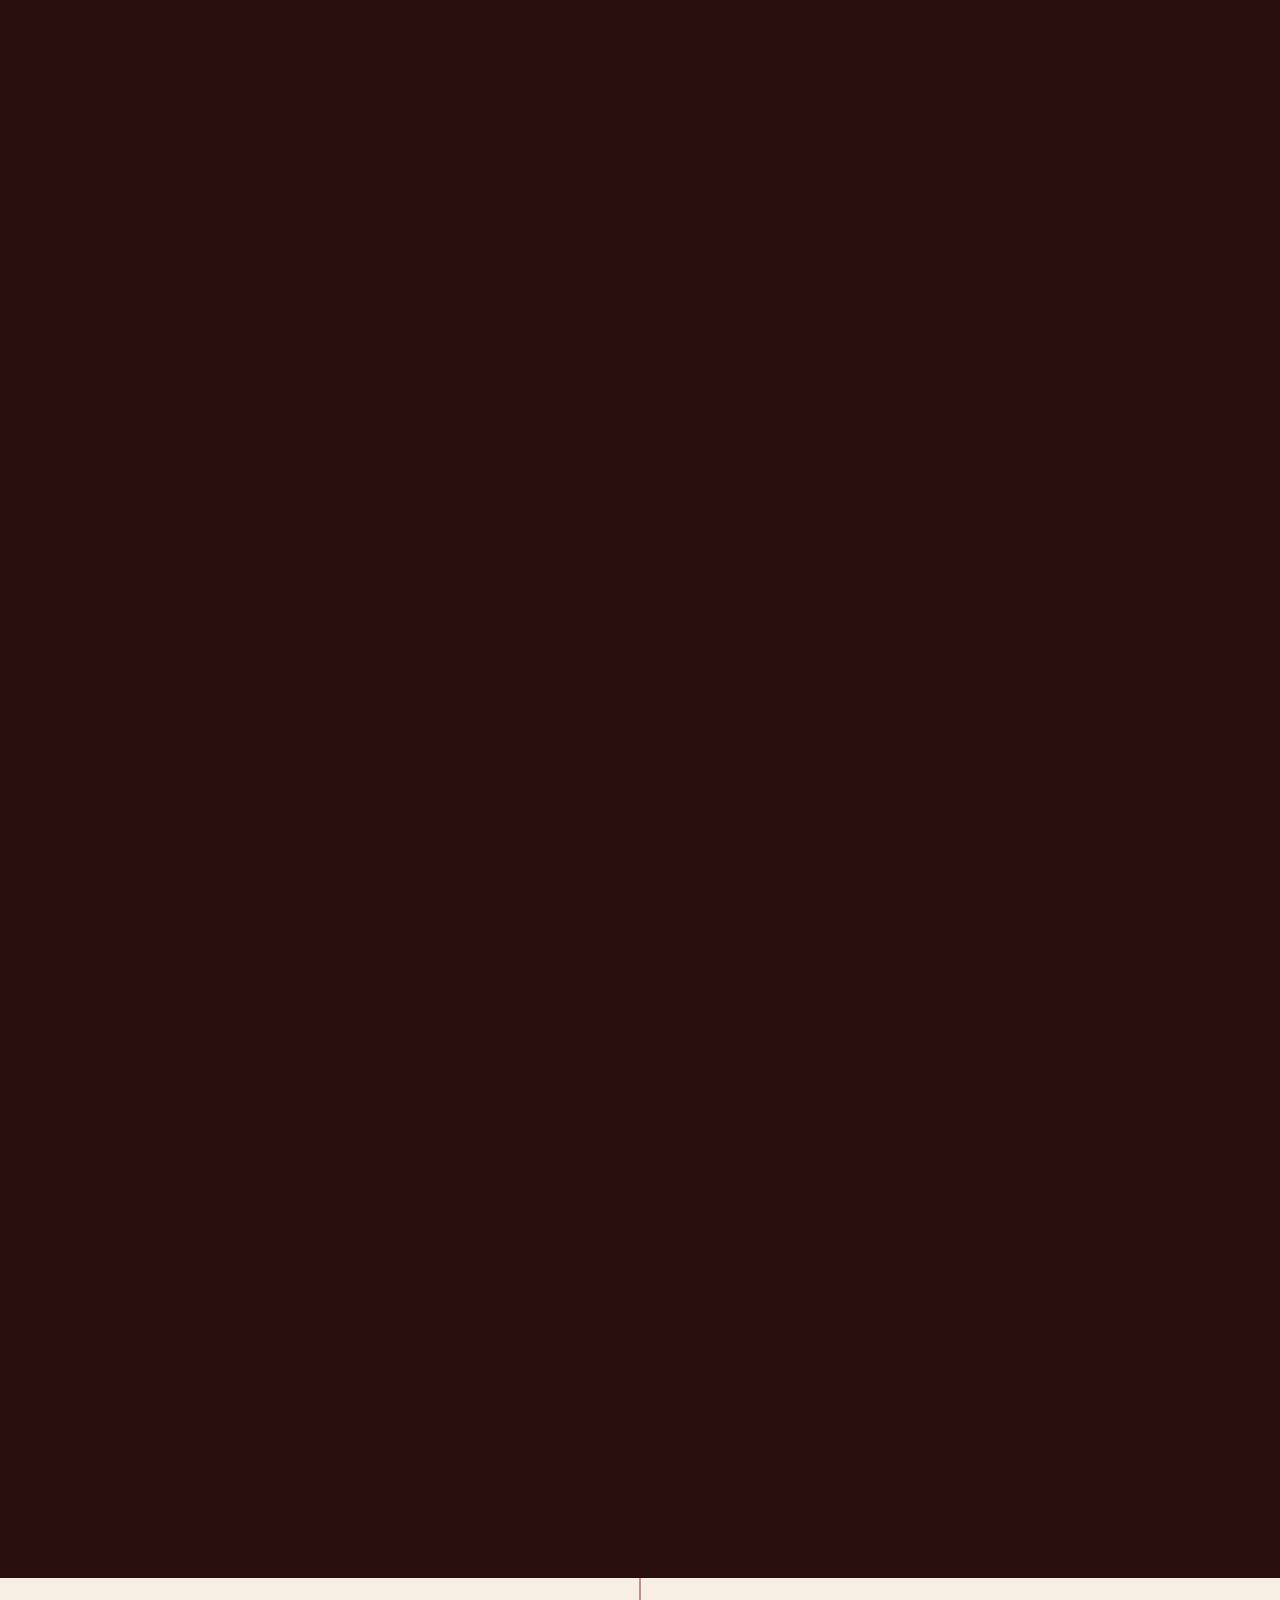
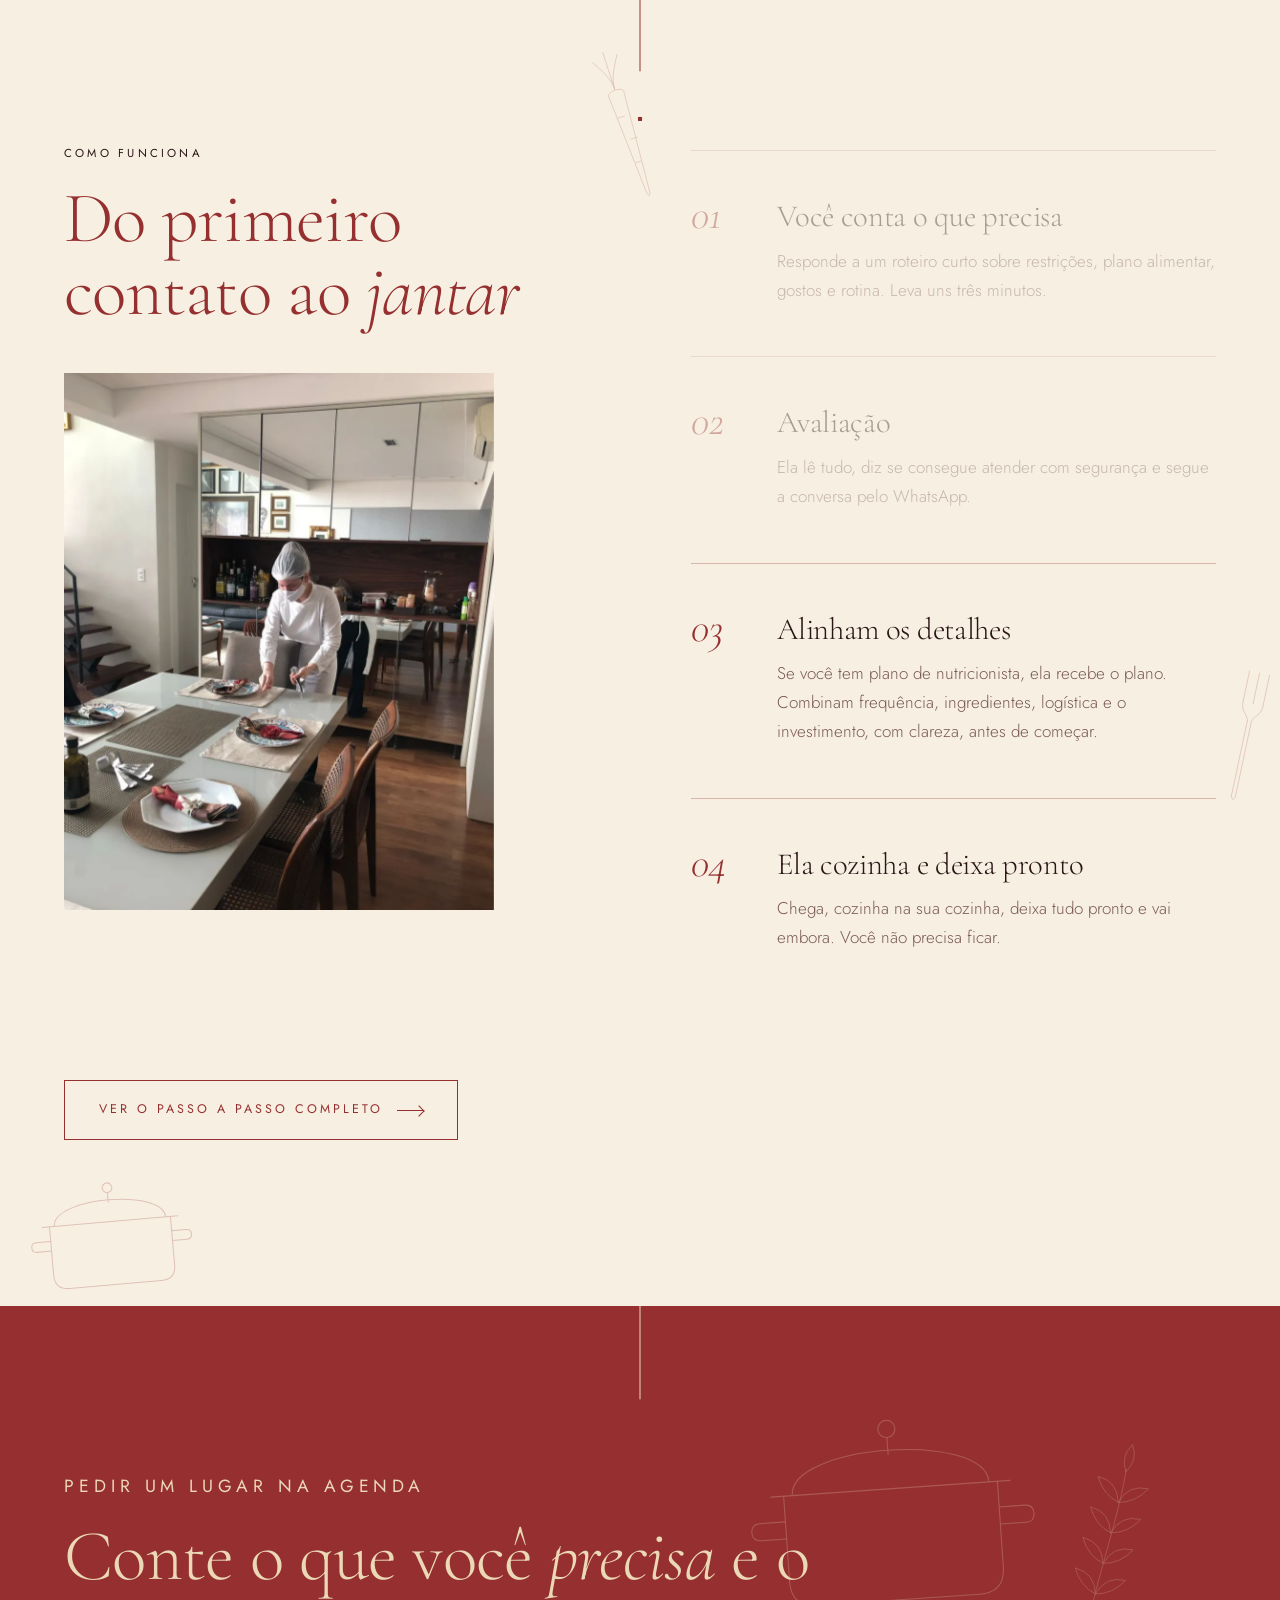
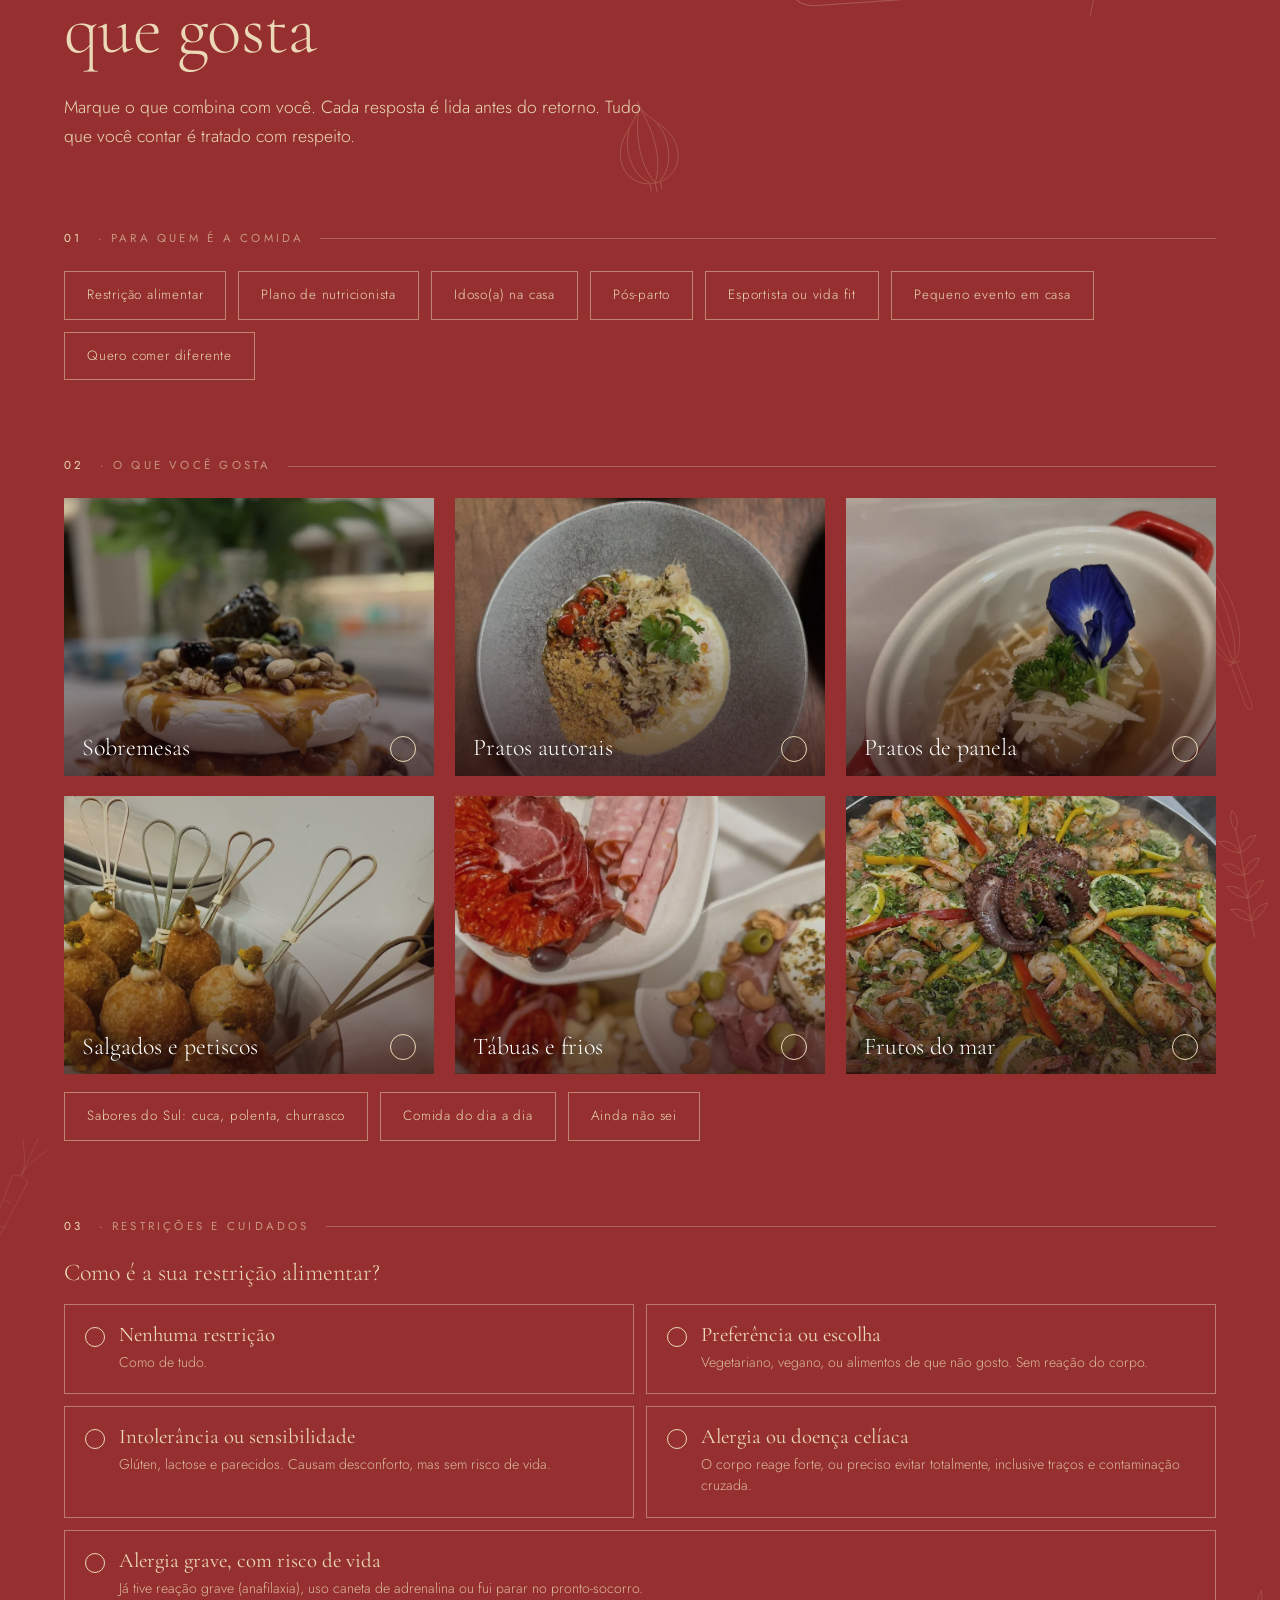
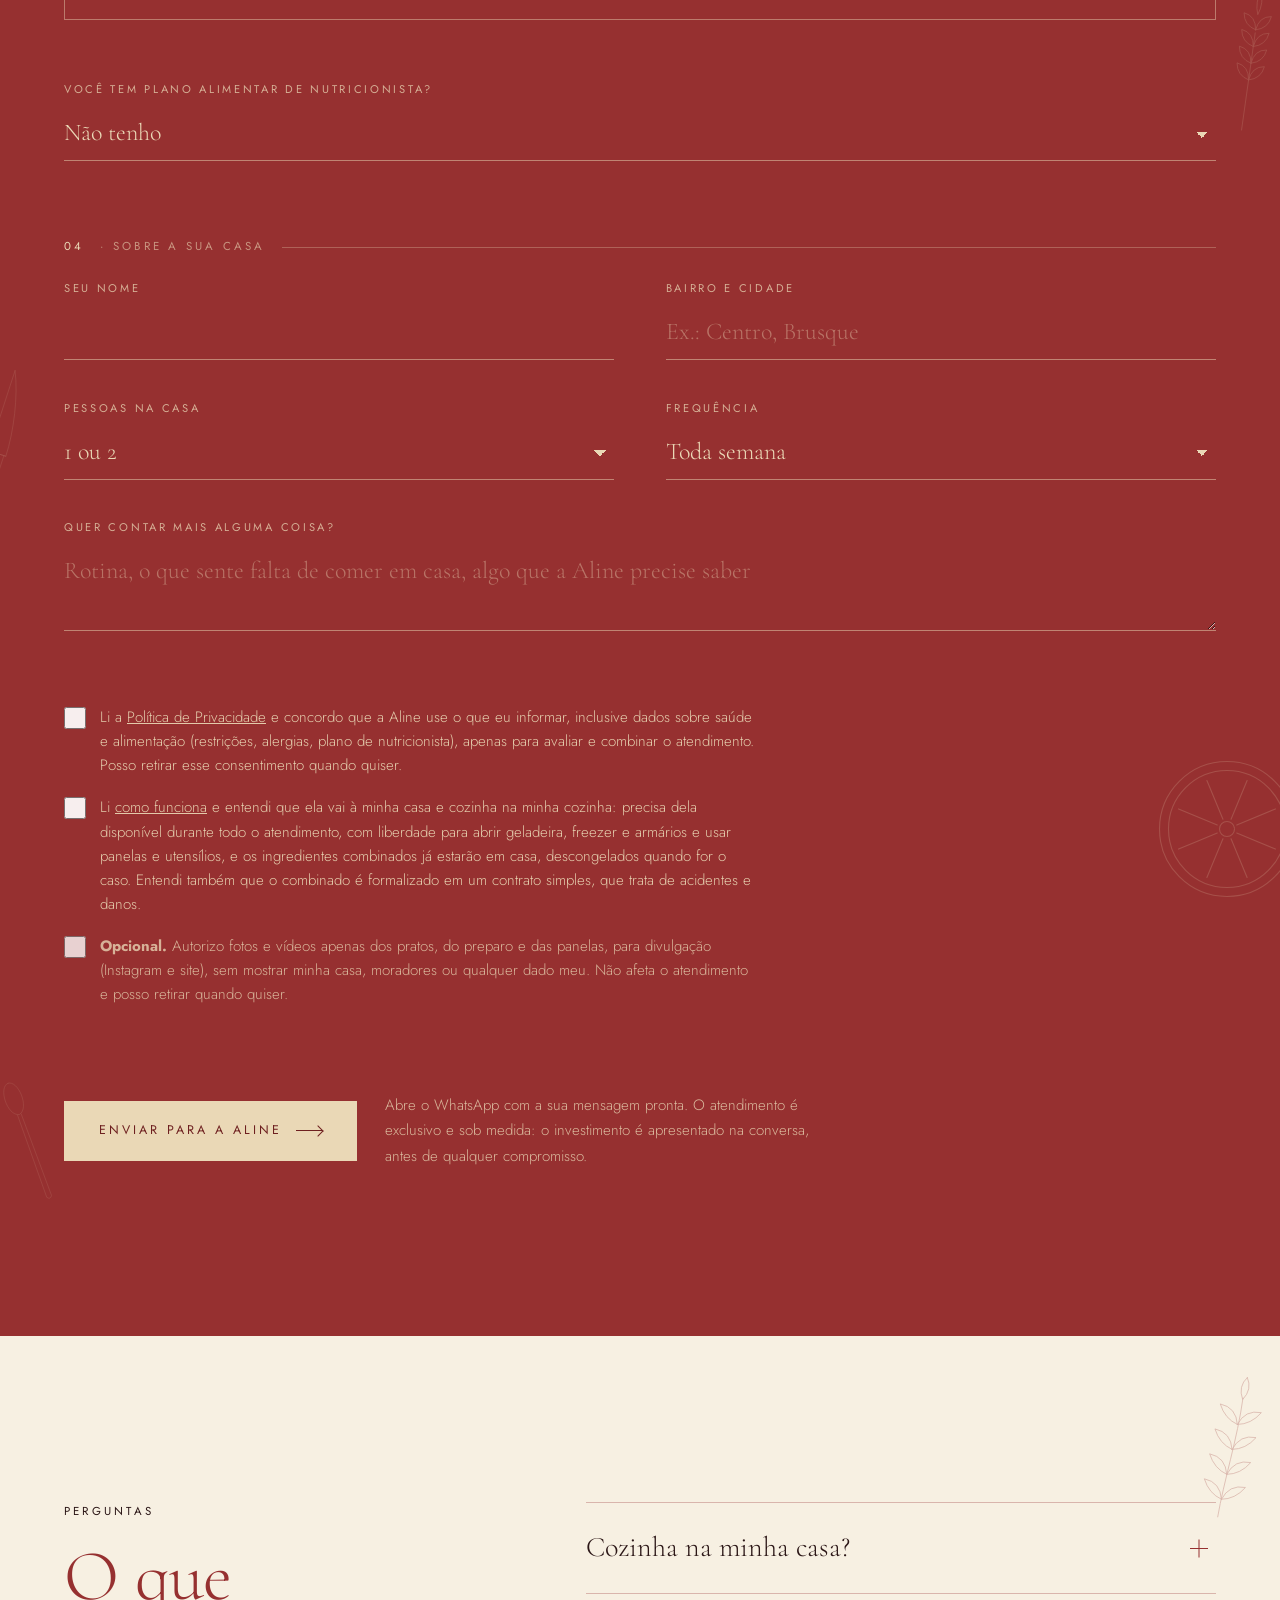
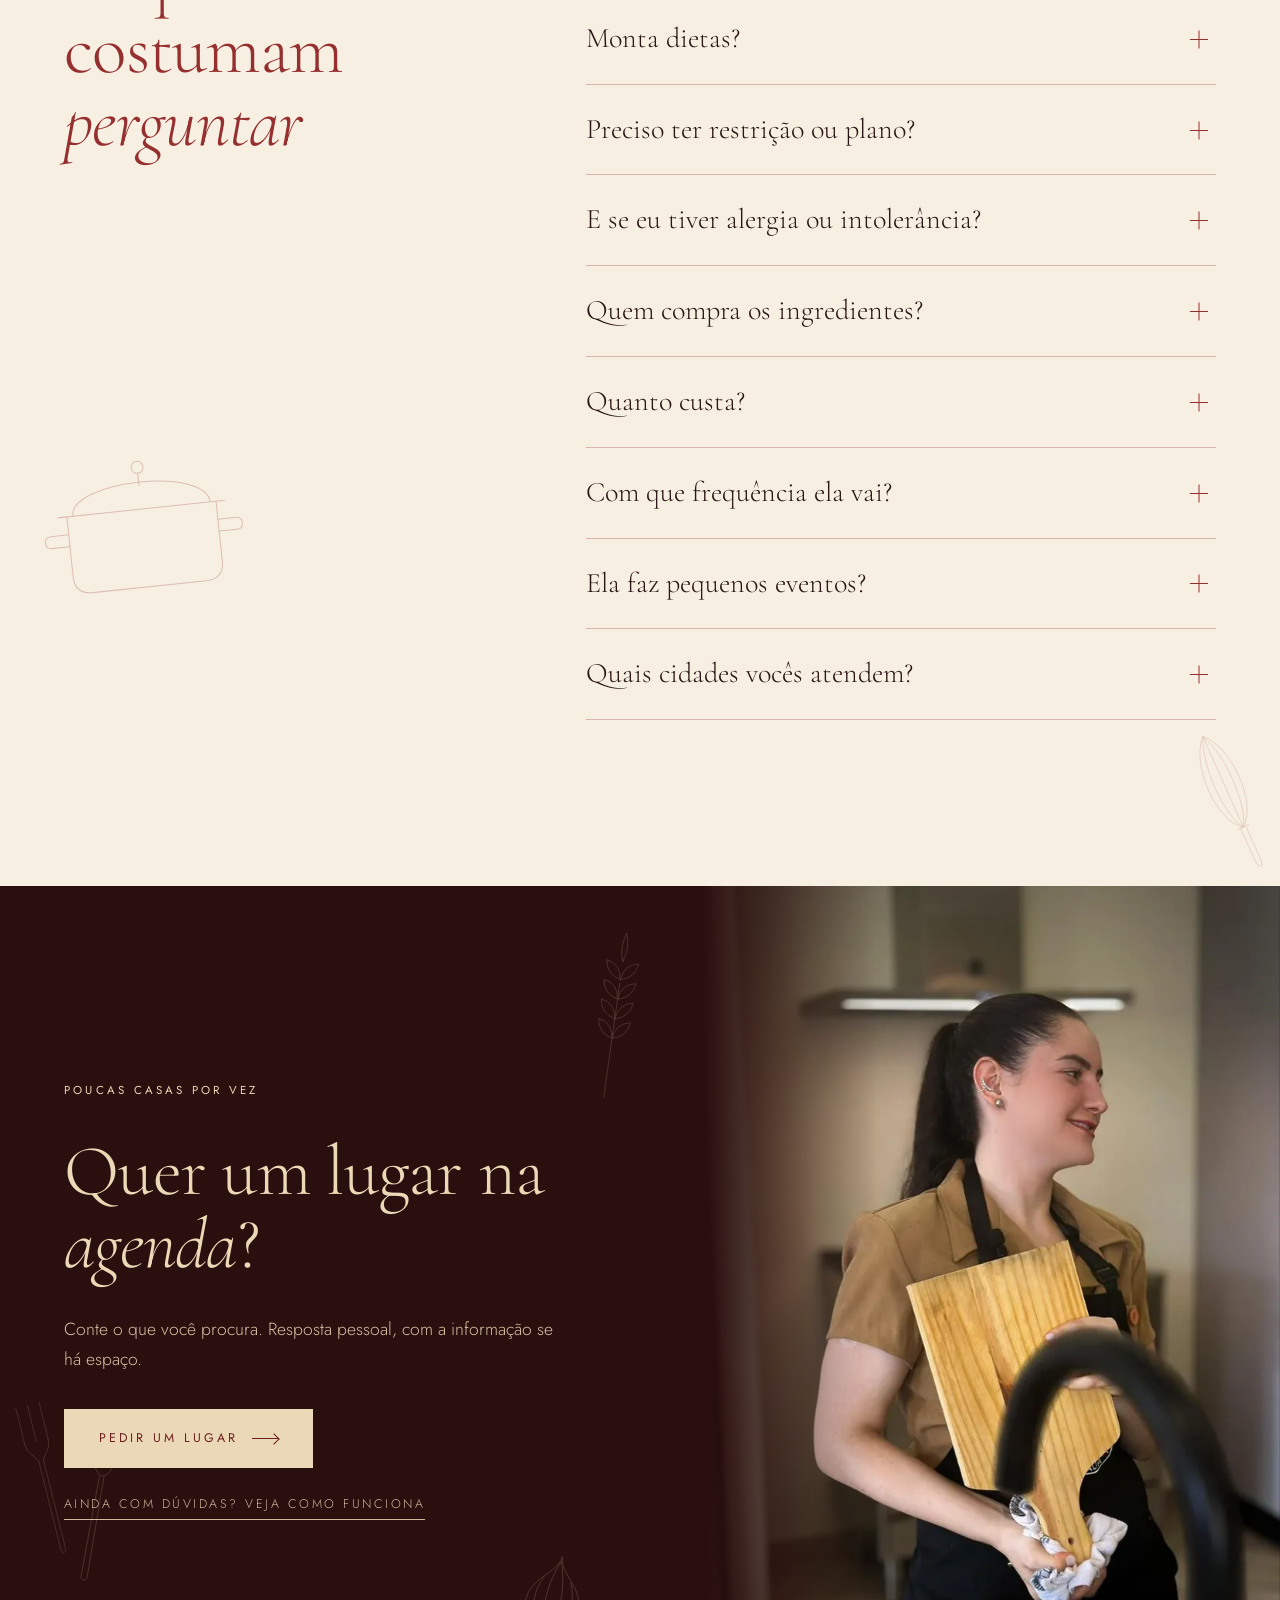
==== commit 33786ae3: "Beta: fouet inteiro no computador; legendas Porto Velho, Florianópolis e Brasília - o atraso entre o" ====
--- a/beta/index.html
+++ b/beta/index.html
@@ -107,8 +107,8 @@
       <div class="traj rv">
         <p class="label">Antes das casas, anos de eventos</p>
         <div class="traj-g">
-          <figure><div class="moldura in"><img src="/img/mesa.webp" alt="Mesa de buffet montada em varanda com folhagens e frutas" width="900" height="600" loading="lazy"></div></figure>
-          <figure><div class="moldura in"><img src="/img/evento.webp" alt="Aline sorrindo ao lado de uma mesa de salgados e doces montada para um evento" width="900" height="675" loading="lazy" style="object-position:30% 40%"></div></figure>
+          <figure><div class="moldura in"><img src="/img/mesa.webp" alt="Mesa de buffet montada em varanda com folhagens e frutas" width="900" height="600" loading="lazy"></div><figcaption>Porto Velho</figcaption></figure>
+          <figure><div class="moldura in"><img src="/img/evento.webp" alt="Aline sorrindo ao lado de uma mesa de salgados e doces montada para um evento" width="900" height="675" loading="lazy" style="object-position:30% 40%"></div><figcaption>Florianópolis</figcaption></figure>
           <figure><div class="moldura in"><img src="/img/brasilia.webp" alt="Aline de dólmã e chapéu de chef finalizando peixes assados numa cozinha profissional em Brasília" width="900" height="675" loading="lazy"></div><figcaption>Brasília</figcaption></figure>
         </div>
         <p class="traj-n">Buffet próprio, eventos de até 500 pessoas e um jantar oficial em Brasília. Hoje o foco é outro: a cozinha da sua casa.</p>
--- a/beta/css/rolagem.css
+++ b/beta/css/rolagem.css
@@ -62,6 +62,6 @@
 /* fouet */
 .fouet{position:fixed;top:0;left:0;z-index:40;pointer-events:none;width:clamp(56px,6.2vw,92px);opacity:0;will-change:transform,opacity;color:var(--creme);transition:color .5s}
 .fouet svg{display:block;width:100%;height:auto;overflow:visible}
-.fouet path{fill:none;stroke:currentColor;stroke-width:1.7px;vector-effect:non-scaling-stroke;stroke-linecap:round;stroke-linejoin:round;stroke-dasharray:1;stroke-dashoffset:1}
+.fouet path{fill:none;stroke:currentColor;stroke-width:1.15;stroke-linecap:round;stroke-linejoin:round;stroke-dasharray:1;stroke-dashoffset:1}
 .fouet.claro{color:#963030}
 @media(prefers-reduced-motion:reduce){.fouet{display:none}.vitrine{height:auto}.vit-pin{position:relative;height:auto;min-height:100svh}}
